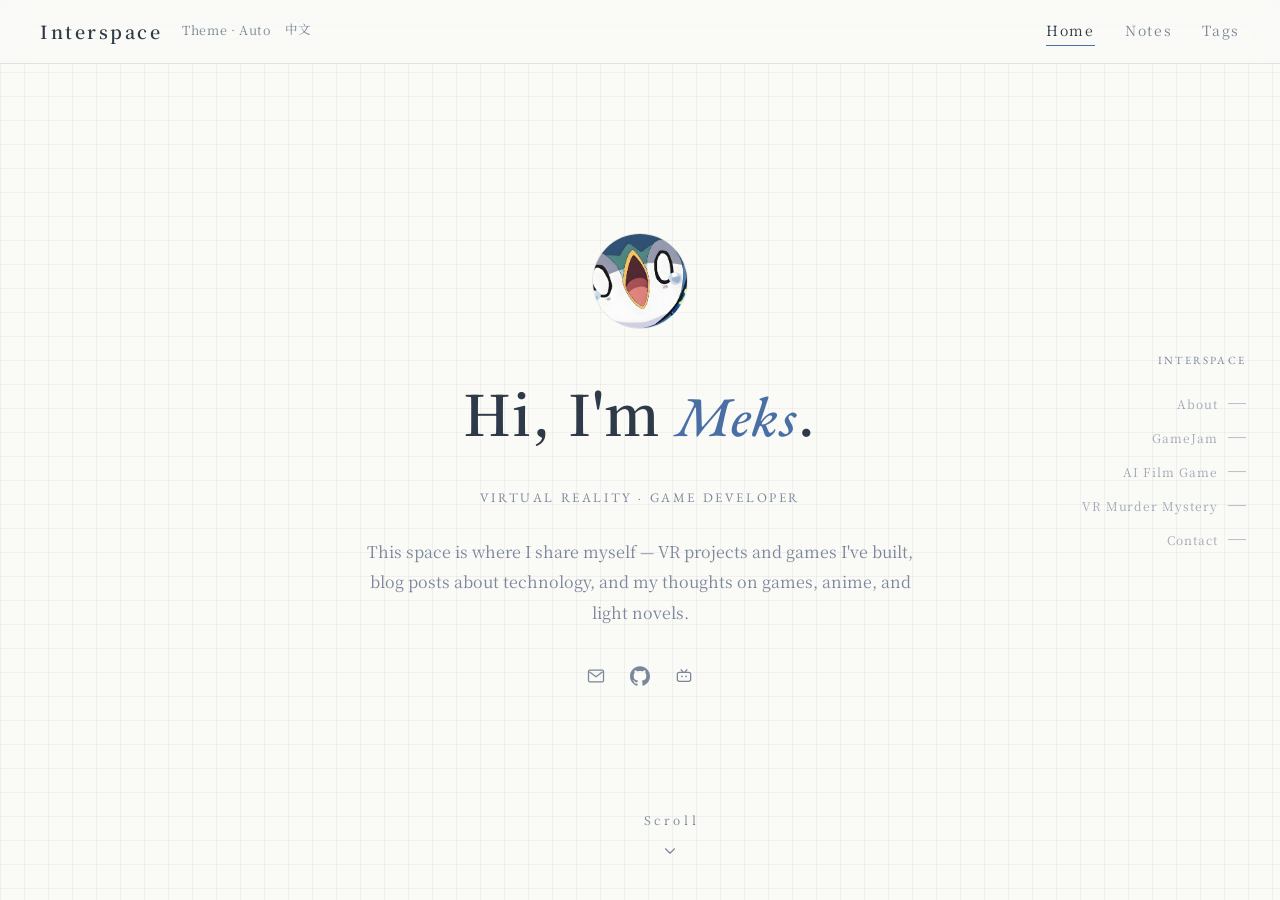
==== index.html @ a68ef485 "Initial site" ====
<!DOCTYPE html>
<html lang="en" data-theme="system">
<head>
<meta charset="UTF-8">
<meta name="viewport" content="width=device-width, initial-scale=1.0">
<title>Interspace</title>
<meta name="description" content="Interspace — Meks's personal blog: code, notes on building things, and occasional writing.">
<link rel="icon" href="data:image/svg+xml,%3Csvg xmlns='http://www.w3.org/2000/svg' viewBox='0 0 32 32'%3E%3Ccircle cx='16' cy='16' r='9' fill='%232E3A48'/%3E%3C/svg%3E">
<link rel="preconnect" href="https://fonts.googleapis.com">
<link rel="preconnect" href="https://fonts.gstatic.com" crossorigin>
<link href="https://fonts.googleapis.com/css2?family=EB+Garamond:ital,wght@0,400;0,500;1,400;1,500&family=Noto+Serif+SC:wght@400;600&display=swap" rel="stylesheet">
<link rel="stylesheet" href="css/style.css?v=10">
<script>
(function () {
  var d = document.documentElement;
  d.classList.add('js');
  try {
    var t = localStorage.getItem('yiyu-theme');
    d.setAttribute('data-theme', t || 'system');
  } catch (e) { d.setAttribute('data-theme', 'system'); }
  try {
    if (window.matchMedia('(prefers-reduced-motion: reduce)').matches) d.classList.add('reduced');
  } catch (e) {}
})();
</script>
</head>
<body>

<header class="site-nav">
  <a class="site-logo" href="#s1">Interspace</a>
  <button class="bar-btn" id="themeToggle" type="button">Theme · Auto</button>
  <a class="bar-btn lang-btn" href="index-zh.html" hreflang="zh-CN">中文</a>
  <nav class="nav-links" aria-label="Main navigation">
    <a class="nav-link is-here" href="#s1" aria-current="page">Home</a>
    <a class="nav-link" href="notes.html">Notes</a>
    <a class="nav-link" href="tags.html">Tags</a>
  </nav>
</header>

<aside class="rail" aria-label="Section progress">
  <span class="rail-name" aria-hidden="true">INTERSPACE</span>
  <nav class="rail-dots" aria-label="Section navigation">
    <button class="rail-dot is-current" type="button" aria-label="Intro" hidden><span class="dot" aria-hidden="true"></span><span class="rail-label">Intro</span></button>
    <button class="rail-dot" type="button" aria-label="About"><span class="dot" aria-hidden="true"></span><span class="rail-label">About</span></button>
    <button class="rail-dot" type="button" aria-label="GameJam"><span class="dot" aria-hidden="true"></span><span class="rail-label">GameJam</span></button>
    <button class="rail-dot" type="button" aria-label="AI Film Game"><span class="dot" aria-hidden="true"></span><span class="rail-label">AI Film Game</span></button>
    <button class="rail-dot" type="button" aria-label="VR Murder Mystery"><span class="dot" aria-hidden="true"></span><span class="rail-label">VR Murder Mystery</span></button>
    <button class="rail-dot" type="button" aria-label="Contact"><span class="dot" aria-hidden="true"></span><span class="rail-label">Contact</span></button>
  </nav>
</aside>

<main class="deck" id="deck">
<div class="deck-track" id="track">

  <!-- 1. Intro · Hero -->
  <section class="sheet sheet--hero" id="s1" aria-label="Intro">
    <div class="sheet-inner">
      <div class="avatar" data-reveal data-order="0"><img src="images/Piplup.png" alt="Meks 的头像"></div>
      <h1 class="hero-title" data-reveal data-order="1">Hi, I'm <em>Meks</em>.</h1>
      <p class="en-label" data-reveal data-order="2">Virtual Reality · Game Developer</p>
      <p class="hero-intro" data-reveal data-order="3">This space is where I share myself — VR projects and games I've built, blog posts about technology, and my thoughts on games, anime, and light novels.</p>
      <ul class="socials" data-reveal data-order="6">
        <li><a href="mailto:maxyx2025@gmail.com" aria-label="Email" rel="noopener"><svg viewBox="0 0 24 24" fill="none" stroke="currentColor" stroke-width="1.5" aria-hidden="true"><rect x="3" y="5" width="18" height="14" rx="1.5"/><path d="M4 7l8 6 8-6" stroke-linejoin="round"/></svg></a></li>
        <li><a href="https://github.com/maxyx2025" aria-label="GitHub" rel="noopener"><svg viewBox="0 0 24 24" fill="currentColor" aria-hidden="true"><path d="M12 .297c-6.63 0-12 5.373-12 12 0 5.303 3.438 9.8 8.205 11.385.6.113.82-.258.82-.577 0-.285-.01-1.04-.015-2.04-3.338.724-4.042-1.61-4.042-1.61C4.422 18.07 3.633 17.7 3.633 17.7c-1.087-.744.084-.729.084-.729 1.205.084 1.838 1.236 1.838 1.236 1.07 1.835 2.809 1.305 3.495.998.108-.776.417-1.305.76-1.605-2.665-.3-5.466-1.332-5.466-5.93 0-1.31.465-2.38 1.235-3.22-.135-.303-.54-1.523.105-3.176 0 0 1.005-.322 3.3 1.23.96-.267 1.98-.399 3-.405 1.02.006 2.04.138 3 .405 2.28-1.552 3.285-1.23 3.285-1.23.645 1.653.24 2.873.12 3.176.765.84 1.23 1.91 1.23 3.22 0 4.61-2.805 5.625-5.475 5.92.42.36.81 1.096.81 2.22 0 1.606-.015 2.896-.015 3.286 0 .315.21.69.825.57C20.565 22.092 24 17.592 24 12.297c0-6.627-5.373-12-12-12"/></svg></a></li>
        <li><a href="https://space.bilibili.com/76751048" aria-label="Bilibili" rel="noopener"><svg viewBox="0 0 24 24" fill="none" stroke="currentColor" stroke-width="1.5" aria-hidden="true"><rect x="4" y="7.5" width="16" height="11" rx="2.5"/><path d="M8.5 4.5 10.8 7M15.5 4.5 13.2 7" stroke-linecap="round"/><circle cx="9.5" cy="12.5" r="1" fill="currentColor" stroke="none"/><circle cx="14.5" cy="12.5" r="1" fill="currentColor" stroke="none"/></svg></a></li>
      </ul>
      <a class="scroll-hint" href="#s2" data-reveal data-order="7">
        <span class="hint-text">Scroll</span>
        <svg class="chev" viewBox="0 0 24 24" fill="none" stroke="currentColor" stroke-width="1.5" stroke-linecap="round" stroke-linejoin="round" aria-hidden="true"><path d="M6 9l6 6 6-6"/></svg>
      </a>
    </div>
  </section>

  <!-- 2. About -->
  <section class="sheet" id="s2" aria-label="About">
    <div class="sheet-inner">
      <header class="sec-head">
        <p class="en-label" data-reveal data-order="0">About</p>
        <h2 class="sec-title" data-reveal data-order="1">About Me</h2>
      </header>
      <div class="col-grid col-grid--75">
        <div class="col-main">
          <p data-reveal data-order="2">I'm a programmer working mainly on virtual reality art and game development. My dream is to one day dive into a full-immersion metaverse — the kind you see in Sword Art Online or Ready Player One.</p>
          <p data-reveal data-order="3">Off the keyboard, my time goes to games, piano, anime, and light novels.</p>
        </div>
        <aside class="col-side">
          <p class="en-label" data-reveal data-order="4">Currently</p>
          <ul class="side-list">
            <li data-reveal data-order="5">Job hunting — game development internships</li>
            <li data-reveal data-order="6">Research — recommendation algorithms</li>
            <li data-reveal data-order="7">Building — metaverse project design &amp; development</li>
          </ul>
        </aside>
      </div>
      <div class="timeline">
        <div class="tl-item" data-reveal data-order="9"><span class="tl-dot" aria-hidden="true"></span><p class="tl-year">2023.08</p><p class="tl-text">Unity Client Developer Intern, FRONTOP</p><p class="tl-loc">Guangzhou, China</p></div>
        <div class="tl-item" data-reveal data-order="10"><span class="tl-dot" aria-hidden="true"></span><p class="tl-year">2024.06</p><p class="tl-text">B.Mgmt., South China Normal University</p><p class="tl-loc">Guangzhou, China</p></div>
        <div class="tl-item" data-reveal data-order="11"><span class="tl-dot" aria-hidden="true"></span><p class="tl-year">2025</p><p class="tl-text">VR Murder Mystery Dev, Qingdu (exam prep)</p><p class="tl-loc">Beijing, China</p></div>
        <div class="tl-item" data-reveal data-order="12"><span class="tl-dot" aria-hidden="true"></span><p class="tl-year">2026.04</p><p class="tl-text">M.Eng. student in Information Science and Technology, Osaka University</p><p class="tl-loc">Osaka, Japan</p></div>
      </div>
    </div>
  </section>

  <!-- 3. GameJam -->
  <section class="sheet" id="s3" aria-label="GameJam">
    <div class="sheet-inner">
      <header class="sec-head">
        <p class="en-label" data-reveal data-order="0">GameJam</p>
        <h2 class="sec-title" data-reveal data-order="1">GameJam</h2>
      </header>
      <p data-reveal data-order="2">A game jam is a challenge to design and build a game from scratch around a theme revealed on the spot — all within 48 hours. These are the four jams I've taken part in.</p>
      <ul class="gj-list">
        <li class="gj-item is-open" data-reveal data-order="3">
          <button class="gj-head" type="button" aria-expanded="true">
            <span class="gj-name">Global Game Jam 2024</span>
            <span class="gj-loc">Guangzhou</span>
            <span class="gj-theme">Theme · SMILE</span>
            <svg class="gj-chev" viewBox="0 0 24 24" fill="none" stroke="currentColor" stroke-width="1.5" stroke-linecap="round" stroke-linejoin="round" aria-hidden="true"><path d="M6 9l6 6 6-6"/></svg>
          </button>
          <div class="gj-detail">
            <div class="gj-detail-in">
              <img src="images/gamejam/smile.png" alt="Smile Photo Studio 游戏封面">
              <div class="gj-info">
                <p class="gj-game">Smile Photo Studio</p>
                <p class="gj-tags">Horror</p>
                <p class="gj-links">
                  <a class="u-link" href="https://meksqwq.itch.io/smile-photo-studio" target="_blank" rel="noopener">Play on itch.io</a>
                  <a class="u-link" href="https://www.bilibili.com/video/BV1EC411h7Wx" target="_blank" rel="noopener">Watch on Bilibili</a>
                </p>
              </div>
            </div>
          </div>
        </li>
        <li class="gj-item" data-reveal data-order="4">
          <button class="gj-head" type="button" aria-expanded="false">
            <span class="gj-name">CiGA Game Jam 2024</span>
            <span class="gj-loc">Shenzhen</span>
            <span class="gj-theme">Theme · Limit</span>
            <svg class="gj-chev" viewBox="0 0 24 24" fill="none" stroke="currentColor" stroke-width="1.5" stroke-linecap="round" stroke-linejoin="round" aria-hidden="true"><path d="M6 9l6 6 6-6"/></svg>
          </button>
          <div class="gj-detail">
            <div class="gj-detail-in">
              <img src="images/gamejam/limit.png" alt="Limitmare 游戏封面">
              <div class="gj-info">
                <p class="gj-game">Limitmare</p>
                <p class="gj-tags">Platformer · Strategy</p>
                <p class="gj-links">
                  <a class="u-link" href="https://meksqwq.itch.io/limited" target="_blank" rel="noopener">Play on itch.io</a>
                  <a class="u-link" href="https://www.bilibili.com/video/BV11fhXewE1r" target="_blank" rel="noopener">Watch on Bilibili</a>
                </p>
              </div>
            </div>
          </div>
        </li>
        <li class="gj-item" data-reveal data-order="5">
          <button class="gj-head" type="button" aria-expanded="false">
            <span class="gj-name">Global Game Jam 2023</span>
            <span class="gj-loc">Shenzhen</span>
            <span class="gj-theme">Theme · Root</span>
            <svg class="gj-chev" viewBox="0 0 24 24" fill="none" stroke="currentColor" stroke-width="1.5" stroke-linecap="round" stroke-linejoin="round" aria-hidden="true"><path d="M6 9l6 6 6-6"/></svg>
          </button>
          <div class="gj-detail">
            <div class="gj-detail-in">
              <img src="images/gamejam/root.png" alt="RootToy 游戏封面">
              <div class="gj-info">
                <p class="gj-game">RootToy</p>
                <p class="gj-tags">Relaxing</p>
                <p class="gj-links">
                  <a class="u-link" href="https://meksqwq.itch.io/roottoy" target="_blank" rel="noopener">Play on itch.io</a>
                  <a class="u-link" href="https://www.bilibili.com/video/BV1N54y1g7id/" target="_blank" rel="noopener">Watch on Bilibili</a>
                </p>
              </div>
            </div>
          </div>
        </li>
        <li class="gj-item" data-reveal data-order="6">
          <button class="gj-head" type="button" aria-expanded="false">
            <span class="gj-name">CiGA Game Jam 2023</span>
            <span class="gj-loc">Shenzhen</span>
            <span class="gj-theme">Theme · Touch</span>
            <svg class="gj-chev" viewBox="0 0 24 24" fill="none" stroke="currentColor" stroke-width="1.5" stroke-linecap="round" stroke-linejoin="round" aria-hidden="true"><path d="M6 9l6 6 6-6"/></svg>
          </button>
          <div class="gj-detail">
            <div class="gj-detail-in">
              <img src="images/gamejam/touch.png" alt="CrazyWheels 游戏封面">
              <div class="gj-info">
                <p class="gj-game">CrazyWheels</p>
                <p class="gj-tags">Puzzle</p>
                <p class="gj-links">
                  <a class="u-link" href="https://meksqwq.itch.io/crazy-roller-skating-teacher" target="_blank" rel="noopener">Play on itch.io</a>
                  <a class="u-link" href="https://www.bilibili.com/video/BV1BP411y7oA" target="_blank" rel="noopener">Watch on Bilibili</a>
                </p>
              </div>
            </div>
          </div>
        </li>
      </ul>
    </div>
  </section>

  <!-- 4. Project 01 -->
  <section class="sheet" id="s4" aria-label="Project 01">
    <div class="sheet-inner">
      <header class="sec-head">
        <p class="en-label" data-reveal data-order="0">AI Film Game</p>
        <h2 class="sec-title" data-reveal data-order="1">Cyberspace - AI Film Game</h2>
      </header>
      <div class="col-grid col-grid--proj">
        <div class="col-main">
          <p data-reveal data-order="2">Lin Yun's parents vanish overnight, leaving nothing but debt. Cornered by collectors, he flees to a friend's apartment in S City and dives into the metaverse through a full-body VR rig — from extraction battlegrounds to open worlds to the Summer Fest, with romance routes for four heroines: sniper Jianxue, detective Moshu, dancer Linglong, and the guide Xiaomeng. Behind his parents' disappearance, a world-changing secret begins to surface.</p>
          <p class="en-label proj-tech" data-reveal data-order="4">SLG · AI Film · Metaverse</p>
          <p class="proj-links" data-reveal data-order="5">
            <a class="u-link">Know more..</a>
          </p>
        </div>
        <div class="proj-visual proj-visual--image" data-reveal data-order="2" data-variant="fade"><img src="images/CyberSpace.png" alt="Cyberspace 项目宣传图"></div>
      </div>
    </div>
  </section>

  <!-- 5. Project 02 -->
  <section class="sheet" id="s5" aria-label="Project 02">
    <div class="sheet-inner">
      <header class="sec-head">
        <p class="en-label" data-reveal data-order="0">VR Murder Mystery</p>
        <h2 class="sec-title" data-reveal data-order="1">Qingdu - VR Murder Mystery</h2>
      </header>
      <div class="col-grid col-grid--proj">
        <div class="proj-visual proj-visual--image" data-reveal data-order="2" data-variant="fade"><img src="images/剧本杀.png" alt="轻渡 VR 剧本杀宣传图"></div>
        <div class="col-main">
          <p data-reveal data-order="2">Invite your friends, and pick a script. The moment the game begins, the whole party steps into that script's world — an immersive scene built for the story, from a storm-locked manor to a neon-lit city.</p>
          <p data-reveal data-order="3">Through VR headsets, each player controls a full-body avatar and plays a character written into the script. Guided by the host, the group searches for clues, interrogates one another, and pieces together the truth — every role holding a different fragment of the mystery.</p>
          <p class="en-label proj-tech" data-reveal data-order="4">Multiplayer · VR · Murder Mystery</p>
          <p class="proj-links" data-reveal data-order="5">
            <a class="u-link" href="https://www.bilibili.com/video/BV1qhKjeEESP" target="_blank" rel="noopener">Know more..</a>
          </p>
        </div>
      </div>
    </div>
  </section>

  <!-- 6. Contact · Newsletter -->
  <section class="sheet sheet--closing" id="s6" aria-label="Contact">
    <div class="sheet-inner">
      <p class="en-label" data-reveal data-order="0">Newsletter</p>
      <h2 class="sec-title closing-title" data-reveal data-order="1">Get in Touch</h2>
      <p class="closing-text" data-reveal data-order="2">What I'm building, what I'm reading, and what just shipped.<br>No ads, unsubscribe anytime.</p>
      <p data-reveal data-order="3"><a class="btn" href="mailto:maxyx2025@gmail.com?subject=Subscribe%20to%20Interspace">Subscribe</a></p>
      <ul class="socials contact-socials" data-reveal data-order="4">
        <li><button class="icon-btn" type="button" data-copy="1485232009" title="Click to copy QQ number" aria-label="Copy QQ number"><svg viewBox="0 0 24 24" fill="currentColor" aria-hidden="true"><path d="M21.395 15.035a40 40 0 0 0-.803-2.264l-1.079-2.695c.001-.032.014-.562.014-.836C19.526 4.632 17.351 0 12 0S4.474 4.632 4.474 9.241c0 .274.013.804.014.836l-1.08 2.695a39 39 0 0 0-.802 2.264c-1.021 3.283-.69 4.643-.438 4.673.54.065 2.103-2.472 2.103-2.472 0 1.469.756 3.387 2.394 4.771-.612.188-1.363.479-1.845.835-.434.32-.379.646-.301.778.343.578 5.883.369 7.482.189 1.6.18 7.14.389 7.483-.189.078-.132.132-.458-.301-.778-.483-.356-1.233-.646-1.846-.836 1.637-1.384 2.393-3.302 2.393-4.771 0 0 1.563 2.537 2.103 2.472.251-.03.581-1.39-.438-4.673"/></svg><span class="copy-label">Copied!</span></button></li>
        <li><button class="icon-btn" type="button" data-copy="meksqaq" title="Click to copy username" aria-label="Copy Discord username"><svg viewBox="0 0 24 24" fill="currentColor" aria-hidden="true"><path d="M20.317 4.3698a19.7913 19.7913 0 00-4.8851-1.5152.0741.0741 0 00-.0785.0371c-.211.3753-.4447.8648-.6083 1.2495-1.8447-.2762-3.68-.2762-5.4868 0-.1636-.3933-.4058-.8742-.6177-1.2495a.077.077 0 00-.0785-.037 19.7363 19.7363 0 00-4.8852 1.515.0699.0699 0 00-.0321.0277C.5334 9.0458-.319 13.5799.0992 18.0578a.0824.0824 0 00.0312.0561c2.0528 1.5076 4.0413 2.4228 5.9929 3.0294a.0777.0777 0 00.0842-.0276c.4616-.6304.8731-1.2952 1.226-1.9942a.076.076 0 00-.0416-.1057c-.6528-.2476-1.2743-.5495-1.8722-.8923a.077.077 0 01-.0076-.1277c.1258-.0943.2517-.1923.3718-.2914a.0743.0743 0 01.0776-.0105c3.9278 1.7933 8.18 1.7933 12.0614 0a.0739.0739 0 01.0785.0095c.1202.099.246.1981.3728.2924a.077.077 0 01-.0066.1276 12.2986 12.2986 0 01-1.873.8914.0766.0766 0 00-.0407.1067c.3604.698.7719 1.3628 1.225 1.9932a.076.076 0 00.0842.0286c1.961-.6067 3.9495-1.5219 6.0023-3.0294a.077.077 0 00.0313-.0552c.5004-5.177-.8382-9.6739-3.5485-13.6604a.061.061 0 00-.0312-.0286zM8.02 15.3312c-1.1825 0-2.1569-1.0857-2.1569-2.419 0-1.3332.9555-2.4189 2.157-2.4189 1.2108 0 2.1757 1.0952 2.1568 2.419 0 1.3332-.9555 2.4189-2.1569 2.4189zm7.9748 0c-1.1825 0-2.1569-1.0857-2.1569-2.419 0-1.3332.9554-2.4189 2.1569-2.4189 1.2108 0 2.1757 1.0952 2.1568 2.419 0 1.3332-.946 2.4189-2.1568 2.4189Z"/></svg><span class="copy-label">Copied!</span></button></li>
        <li><a href="mailto:maxyx2025@gmail.com" aria-label="Email"><svg viewBox="0 0 24 24" fill="none" stroke="currentColor" stroke-width="1.5" aria-hidden="true"><rect x="3" y="5" width="18" height="14" rx="1.5"/><path d="M4 7l8 6 8-6" stroke-linejoin="round"/></svg></a></li>
      </ul>
    </div>
  </section>

</div>
</main>

<script src="js/main.js?v=8"></script>
</body>
</html>
---- css/style.css ----
/* ==========================================================================
   Interspace · 视觉规范
   稿纸 / 墨蓝 / 竖排 / 克制单色
   ========================================================================== */

/* ---------- 色板与令牌 ---------- */
:root {
  --paper: #FAFAF7;
  --ink: #2E3A48;
  --ink-soft: #7A8699;
  --accent: #4A6FA5;
  --hairline: #E3E1DC;
  --grid: rgba(46, 58, 72, .05);
  --ease-flip: cubic-bezier(.77, 0, .18, 1);
  --ease-out: cubic-bezier(.22, 1, .36, 1);
  --serif-zh: "Noto Serif SC", "Songti SC", "STSong", "SimSun", serif;
  --serif-en: "EB Garamond", "Cormorant Garamond", Georgia, "Times New Roman", serif;
}

html[data-theme="dark"] {
  --paper: #1B1E24;
  --ink: #D8DCE3;
  --ink-soft: #8A93A3;
  --accent: #8FB0DC;
  --hairline: #2B303A;
  --grid: rgba(216, 220, 227, .05);
}

@media (prefers-color-scheme: dark) {
  html[data-theme="system"] {
    --paper: #1B1E24;
    --ink: #D8DCE3;
    --ink-soft: #8A93A3;
    --accent: #8FB0DC;
    --hairline: #2B303A;
    --grid: rgba(216, 220, 227, .05);
  }
}

/* ---------- 基础 ---------- */
*, *::before, *::after { box-sizing: border-box; margin: 0; padding: 0; }

html { -webkit-text-size-adjust: 100%; }
html.snap { scroll-behavior: smooth; scroll-snap-type: y proximity; }

body {
  font-family: var(--serif-zh);
  font-size: 16.5px;
  line-height: 1.9;
  color: var(--ink);
  background-color: var(--paper);
  background-image:
    linear-gradient(var(--grid) 1px, transparent 1px),
    linear-gradient(90deg, var(--grid) 1px, transparent 1px);
  background-size: 24px 24px;
  transition: background-color .4s ease, color .4s ease;
}

::selection { background: rgba(74, 111, 165, .18); }

a { color: inherit; }
ul { list-style: none; }
button { font-family: inherit; }

:focus-visible { outline: 1px solid var(--accent); outline-offset: 3px; }

/* ---------- 通用小件 ---------- */
.en-label {
  font-family: var(--serif-en);
  text-transform: uppercase;
  letter-spacing: .2em;
  font-size: 13px;
  color: var(--ink-soft);
}

/* 链接：1px 下划线，悬停时青蓝自左向右生长 */
.u-link {
  position: relative;
  display: inline-block;
  color: var(--ink);
  text-decoration: none;
  padding-bottom: 3px;
  transition: color .25s ease-out;
}
.u-link::before,
.u-link::after {
  content: "";
  position: absolute;
  left: 0;
  bottom: 0;
  width: 100%;
  height: 1px;
}
.u-link::before { background: var(--hairline); }
.u-link::after {
  background: var(--accent);
  transform: scaleX(0);
  transform-origin: left center;
  transition: transform .25s ease-out;
}
.u-link:hover { color: var(--accent); }
.u-link:hover::after { transform: scaleX(1); }

.btn {
  display: inline-block;
  padding: 14px 44px;
  border: 1px solid var(--ink);
  color: var(--ink);
  text-decoration: none;
  letter-spacing: .3em;
  text-indent: .3em; /* 视觉居中补偿字距 */
  font-size: 15px;
  background: transparent;
  cursor: pointer;
  transition: background-color .3s var(--ease-out), color .3s var(--ease-out);
}
.btn:hover { background: var(--ink); color: var(--paper); }

.sep { color: var(--hairline); margin: 0 14px; }

/* ---------- 顶部导航 ---------- */
.site-nav {
  position: fixed;
  top: 0; left: 0; right: 0;
  z-index: 60;
  height: 64px;
  display: flex;
  align-items: center;
  justify-content: space-between;
  padding: 0 40px;
  border-bottom: 1px solid var(--hairline);
  background: var(--paper);
  background: color-mix(in srgb, var(--paper) 86%, transparent);
  -webkit-backdrop-filter: blur(10px);
  backdrop-filter: blur(10px);
}
.site-logo {
  font-size: 18px;
  font-weight: 600;
  letter-spacing: .14em;
  text-decoration: none;
  color: var(--ink);
}
.nav-links { display: flex; align-items: center; gap: 30px; }
/* 主题切换紧贴站名右侧，语言切换跟在其旁，导航组顶回最右 */
.site-nav > .bar-btn { margin-left: 20px; }
.site-nav > .lang-btn { margin-left: 14px; margin-right: auto; }
.nav-link {
  font-size: 14px;
  letter-spacing: .12em;
  color: var(--ink-soft);
  text-decoration: none;
  padding-bottom: 3px;
  background-image: linear-gradient(var(--accent), var(--accent));
  background-repeat: no-repeat;
  background-size: 0% 1px;
  background-position: 0 100%;
  transition: background-size .25s ease-out, color .25s ease-out;
}
.nav-link:hover { color: var(--accent); background-size: 100% 1px; }
.nav-link.is-here { color: var(--ink); background-size: 100% 1px; }

/* ---------- 右侧章节进度（横线 + 横排标签） ---------- */
.rail {
  position: fixed;
  right: 34px;
  top: 50%;
  transform: translateY(-50%);
  z-index: 50;
  display: flex;
  flex-direction: column;
  align-items: flex-end;
  gap: 22px;
}
.rail-name {
  font-family: var(--serif-en);
  text-transform: uppercase;
  letter-spacing: .2em;
  font-size: 11px;
  color: var(--ink-soft);
}
.rail-dots {
  display: flex;
  flex-direction: column;
  align-items: flex-end;
  gap: 13px;
}
.rail-dot {
  display: flex;
  flex-direction: row-reverse; /* 横线居右，标签向左延伸 */
  align-items: center;
  gap: 10px;
  background: none;
  border: 0;
  padding: 2px 0;
  cursor: pointer;
}
.rail-dot .dot {
  width: 18px;
  height: 1px;
  background: var(--ink-soft);
  opacity: .5;
  transition: width .3s ease-out, background-color .3s ease-out, opacity .3s ease-out;
}
.rail-dot[hidden] { display: none; }
.rail-dot .rail-label {
  font-size: 12px;
  letter-spacing: .08em;
  color: var(--ink-soft);
  opacity: .7;
  transition: color .3s ease-out, opacity .3s ease-out;
}
.rail-dot:hover .rail-label { opacity: 1; }
.rail-dot:hover .dot { opacity: 1; }
.rail-dot.is-current .dot {
  width: 30px;
  background: var(--accent);
  opacity: 1;
}
.rail-dot.is-current .rail-label { color: var(--ink); opacity: 1; }

/* ---------- 长卷：分屏结构 ---------- */
/* 默认（无 JS / 降级）为普通堆叠，内容天然完整 */
.sheet { min-height: 100vh; min-height: 100dvh; display: flex; }
.sheet-inner {
  position: relative;
  width: 100%;
  max-width: 1080px;
  margin: 0 auto;
  padding: calc(64px + 10vh) 48px 8vh;
  display: flex;
  flex-direction: column;
}

/* 桌面翻页模式：容器不滚动，JS 以 transform 整卷位移 */
body.mode-deck { overflow: hidden; }
body.mode-deck .deck { height: 100vh; height: 100dvh; overflow: hidden; }
body.mode-deck .deck-track {
  transition: transform 400ms var(--ease-flip);
  will-change: transform;
}
body.mode-deck .sheet { height: 100vh; height: 100dvh; min-height: 0; }

/* 滚动模式（移动端 / 降级）：吸附 + 自由滚动 */
body.mode-scroll .sheet { scroll-snap-align: start; }

/* ---------- 文本浮入（JS 接管表现层；无 JS 时内容照常呈现） ---------- */
html.js [data-reveal] {
  opacity: 0;
  transform: translateY(24px);
  filter: blur(4px);
  transition:
    opacity .45s var(--ease-out),
    transform .45s var(--ease-out),
    filter .45s var(--ease-out);
}
html.js [data-reveal][data-variant="fade"] { transform: none; }
html.js [data-reveal].revealed { opacity: 1; transform: none; filter: none; }
html.reduced [data-reveal] {
  opacity: 1 !important;
  transform: none !important;
  filter: none !important;
  transition: none !important;
}

/* ---------- 1. Hero ---------- */
.sheet--hero .sheet-inner {
  align-items: center;
  justify-content: center;
  text-align: center;
  padding-bottom: 14vh; /* 视觉重心略偏上 */
}
.avatar {
  width: 96px; height: 96px;
  border-radius: 50%;
  border: 1px solid var(--hairline);
  display: flex;
  align-items: center;
  justify-content: center;
  position: relative;
  overflow: hidden;
}
.avatar::after {
  content: "";
  position: absolute;
  inset: -7px;
  border-radius: 50%;
  border: 1px dashed var(--hairline);
}
.avatar img {
  width: 100%;
  height: 100%;
  object-fit: cover;
  display: block;
}
.hero-title {
  font-size: clamp(40px, 5vw, 56px);
  font-weight: 600;
  letter-spacing: .02em;
  margin: 30px 0 16px;
}
.hero-title em {
  font-family: var(--serif-en);
  font-style: italic;
  font-weight: 500;
  color: var(--accent);
}
.hero-intro {
  margin-top: 26px;
  max-width: 560px;
  font-size: 16px;
  color: var(--ink-soft);
}
.socials {
  display: flex;
  gap: 24px;
  margin-top: 36px;
  justify-content: center;
}
.socials a {
  color: var(--ink-soft);
  display: inline-flex;
  transition: color .25s ease-out, transform .25s ease-out;
}
.socials a:hover { color: var(--accent); transform: translateY(-2px); }
.socials svg { width: 20px; height: 20px; }

/* 向下提示箭头：呼吸循环 */
.scroll-hint {
  position: absolute;
  left: 50%;
  bottom: 4.5vh;
  transform: translateX(-50%);
  display: flex;
  flex-direction: column;
  align-items: center;
  gap: 10px;
  color: var(--ink-soft);
  text-decoration: none;
}
.hint-text { font-size: 12px; letter-spacing: .3em; text-indent: .3em; }
.scroll-hint .chev { width: 18px; height: 18px; animation: breathe 1.6s ease-in-out infinite; }
@keyframes breathe {
  0%, 100% { transform: translateY(0); }
  50% { transform: translateY(8px); }
}

/* ---------- 章节标题（双语标题对） ---------- */
.sec-head { margin-bottom: 6vh; }
.sec-head .en-label { display: block; margin-bottom: 14px; }
.sec-title { font-size: clamp(32px, 3.4vw, 40px); font-weight: 600; letter-spacing: .02em; }
#s5 .sec-title { font-size: clamp(22px, 2.8vw, 34px); } /* 长标题收窄字号，一行放下 */

/* ---------- 分栏 ---------- */
.col-grid { display: grid; gap: 64px; }
.col-grid--75 { grid-template-columns: 7fr 5fr; }
.col-grid--proj { grid-template-columns: 6fr 6fr; align-items: center; }
.col-main p + p { margin-top: 1.2em; }

.side-list li { padding: 6px 0 6px 18px; position: relative; color: var(--ink); }
.side-list li::before {
  content: "";
  position: absolute;
  left: 0; top: 1.05em;
  width: 6px; height: 1px;
  background: var(--ink-soft);
}

/* ---------- 时间轴（圆点自左向右点亮） ---------- */
.timeline {
  margin-top: 8vh;
  border-top: 1px solid var(--hairline);
  padding-top: 26px;
  display: flex;
  justify-content: space-between;
}
.tl-item { position: relative; flex: 1; padding-right: 16px; }
.tl-dot {
  position: absolute;
  left: 0; top: -31px;
  width: 9px; height: 9px;
  border-radius: 50%;
  background: var(--paper);
  border: 1px solid var(--ink-soft);
}
.tl-year {
  font-family: var(--serif-en);
  font-size: 16px;
  letter-spacing: .08em;
  color: var(--ink);
}
.tl-text { font-size: 13px; color: var(--ink-soft); margin-top: 2px; }
.tl-loc {
  font-family: var(--serif-en);
  font-size: 12px;
  letter-spacing: .06em;
  color: var(--ink-soft);
  opacity: .8;
  margin-top: 1px;
}

/* ---------- 项目 ---------- */
.proj-tech { margin-top: 28px; }
.proj-links { margin-top: 22px; display: flex; gap: 28px; }
.proj-visual {
  border: 1px solid var(--hairline);
  min-height: 320px;
  display: flex;
  align-items: center;
  justify-content: center;
  position: relative;
  background-image:
    linear-gradient(var(--grid) 1px, transparent 1px),
    linear-gradient(90deg, var(--grid) 1px, transparent 1px);
  background-size: 24px 24px;
}
.proj-visual::after {
  content: "";
  position: absolute;
  inset: 10px;
  border: 1px solid var(--hairline);
  pointer-events: none;
}
.proj-glyph { font-size: 120px; font-weight: 600; color: var(--accent); opacity: .85; }

.proj-visual--video { background-image: none; min-height: 0; }
.proj-visual--video::after { content: none; }
.proj-visual--video iframe {
  display: block;
  width: 100%;
  aspect-ratio: 16 / 9;
  border: 0;
}

.proj-visual--image { background-image: none; min-height: 0; }
.proj-visual--image::after { content: none; }
.proj-visual--image img {
  display: block;
  width: 100%;
  aspect-ratio: 16 / 9;
  object-fit: cover;
}

/* ---------- GameJam 折叠列表 ---------- */
#s3 .sheet-inner { max-width: 1200px; }
#s3 .sec-head { margin-bottom: 3vh; }
#s3 .sheet-inner > p { max-width: 720px; }
.gj-list { margin-top: 2.5vh; border-top: 1px solid var(--hairline); }
.gj-item { border-bottom: 1px solid var(--hairline); }
.gj-head {
  display: flex;
  align-items: baseline;
  gap: 18px;
  width: 100%;
  padding: 12px 2px;
  border: 0;
  background: none;
  color: var(--ink);
  font-size: 16.5px;
  text-align: left;
  cursor: pointer;
  transition: color .25s ease-out;
}
.gj-head:hover { color: var(--accent); }
.gj-name { font-size: 17px; font-weight: 600; }
.gj-loc { font-size: 12.5px; letter-spacing: .1em; color: var(--ink-soft); }
.gj-theme { margin-left: auto; font-family: var(--serif-en); font-style: italic; color: var(--ink-soft); }
.gj-chev { width: 13px; height: 13px; flex: none; align-self: center; transition: transform .3s var(--ease-out); }
.gj-head[aria-expanded="true"] .gj-chev { transform: rotate(180deg); }
/* grid-template-rows 0fr→1fr 过渡，展开/收起丝滑 */
.gj-detail {
  display: grid;
  grid-template-rows: 0fr;
  opacity: 0;
  transition: grid-template-rows .4s var(--ease-out), opacity .3s ease-out;
}
.gj-item.is-open .gj-detail { grid-template-rows: 1fr; opacity: 1; }
html.reduced .gj-detail { transition: none; }
.gj-detail-in {
  min-height: 0;
  overflow: hidden;
  display: flex;
  gap: 28px;
  padding: 4px 2px 18px;
}
.gj-detail img {
  width: 240px;
  aspect-ratio: 16 / 9;
  object-fit: cover;
  align-self: flex-start;
  border: 1px solid var(--hairline);
}
.gj-game { font-size: 18px; font-weight: 600; }
.gj-tags {
  font-family: var(--serif-en);
  text-transform: uppercase;
  letter-spacing: .2em;
  font-size: 13px;
  color: var(--ink-soft);
  margin: 4px 0 12px;
}
.gj-links { display: flex; gap: 28px; }

/* ---------- 5. Contact（收尾） ---------- */
.sheet--closing .sheet-inner { align-items: center; justify-content: center; text-align: center; }
.closing-title { font-size: clamp(36px, 4vw, 48px); margin-top: 16px; }
.closing-text { margin: 26px 0 40px; color: var(--ink-soft); }
.contact-socials { margin-top: 40px; }
.socials .icon-btn {
  background: none;
  border: 0;
  padding: 0;
  font: inherit;
  color: var(--ink-soft);
  display: inline-flex;
  align-items: center;
  cursor: pointer;
  transition: color .25s ease-out, transform .25s ease-out;
}
.socials .icon-btn:hover { color: var(--accent); transform: translateY(-2px); }
.icon-btn .copy-label { display: none; font-size: 13px; letter-spacing: .08em; }
.icon-btn.copied { color: var(--accent); }
.icon-btn.copied svg { display: none; }
.icon-btn.copied .copy-label { display: inline; }

.bar-btn {
  background: none;
  border: 0;
  padding: 0 0 3px;
  color: var(--ink-soft);
  font-size: 12.5px;
  letter-spacing: .05em;
  text-decoration: none;
  cursor: pointer;
  background-image: linear-gradient(var(--accent), var(--accent));
  background-repeat: no-repeat;
  background-size: 0% 1px;
  background-position: 0 100%;
  transition: background-size .25s ease-out, color .25s ease-out;
}
.bar-btn:hover { color: var(--accent); background-size: 100% 1px; }

/* ---------- 子页面（手记 / 标签 / 项目） ---------- */
.page-inner {
  max-width: 760px;
  margin: 0 auto;
  padding: 150px 32px 12vh;
  min-height: 72vh;
}
.page-inner .sec-head { margin-bottom: 5vh; }
.note-item {
  display: flex;
  justify-content: space-between;
  gap: 28px;
  padding: 26px 0;
  border-bottom: 1px solid var(--hairline);
}
.note-name { font-size: 20px; font-weight: 600; }
.note-excerpt { color: var(--ink-soft); font-size: 14.5px; margin-top: 6px; }
.note-side { text-align: right; flex-shrink: 0; }
.note-side time { font-family: var(--serif-en); letter-spacing: .12em; font-size: 13px; color: var(--ink-soft); }
.note-tags { font-size: 12.5px; color: var(--ink-soft); margin-top: 6px; letter-spacing: .1em; }

.tag-cloud { line-height: 2.4; }
.tag-cloud .u-link { margin-right: 26px; font-size: 17px; }
.tag-cloud sup { font-family: var(--serif-en); font-size: 11px; color: var(--ink-soft); margin-left: 4px; }

.page-project { padding: 30px 0; border-bottom: 1px solid var(--hairline); }
.page-project h2 { font-size: 22px; font-weight: 600; }
.page-project .en-label { display: block; margin: 10px 0 14px; }
.page-project p { color: var(--ink); }
.page-project .proj-links { margin-top: 16px; }

/* ---------- 文章页 ---------- */
.post { max-width: 720px; }
.post h2 {
  font-size: 24px;
  font-weight: 600;
  margin: 2.2em 0 .9em;
  padding-top: 1.2em;
  border-top: 1px solid var(--hairline);
}
.post h2:first-child { margin-top: 0; padding-top: 0; border-top: 0; }
.post h3 { font-size: 18px; font-weight: 600; margin: 1.8em 0 .4em; }
.post p { margin: .9em 0; }
.post img {
  display: block;
  max-width: 100%;
  max-height: 72vh;
  width: auto;
  border: 1px solid var(--hairline);
  margin: 1.6em auto;
}
.post img.post-img--small { max-width: 420px; }
.post-date {
  font-family: var(--serif-en);
  letter-spacing: .08em;
  color: var(--ink-soft);
  margin-right: 14px;
  white-space: nowrap;
}
.post-score { font-weight: 600; }
.post-q { font-style: italic; color: var(--ink-soft); }

/* ---------- 回到顶部悬浮按钮 ---------- */
.to-top {
  position: fixed;
  right: 28px;
  bottom: 28px;
  z-index: 150;
  width: 44px;
  height: 44px;
  border: 1px solid var(--hairline);
  border-radius: 50%;
  background: rgba(122, 134, 153, .16);
  backdrop-filter: blur(8px);
  -webkit-backdrop-filter: blur(8px);
  color: var(--ink-soft);
  cursor: pointer;
  display: flex;
  align-items: center;
  justify-content: center;
  opacity: 0;
  pointer-events: none;
  transform: translateY(8px);
  transition: opacity .3s ease-out, transform .3s ease-out, color .25s ease-out;
}
.to-top.show { opacity: 1; pointer-events: auto; transform: none; }
.to-top:hover { color: var(--accent); }
.to-top svg { width: 18px; height: 18px; }
html.reduced .to-top { transition: none; }
.post-gallery {
  display: grid;
  grid-template-columns: 1fr;
  gap: 16px;
  margin: 1.6em 0;
}
.post-gallery img { width: 100%; max-height: none; margin: 0; }

/* ==========================================================================
   响应式
   ========================================================================== */

/* 768–1279px：双栏改单栏堆叠；竖排书脊收窄为顶部横排小字 */
@media (max-width: 1279px) {
  .rail-name, .rail-label { display: none; }
  .col-grid { grid-template-columns: 1fr; gap: 44px; }
  .timeline { flex-wrap: wrap; row-gap: 26px; }
  .tl-item { flex: 0 0 30%; }
}

/* <768px / 触屏：普通滚动，隐藏书脊 */
@media (max-width: 767px) {
  .rail { display: none; }
  .site-nav { padding: 0 20px; }
  .nav-links { gap: 18px; }
  .site-nav > #themeToggle { display: none; } /* 小屏隐藏主题切换，避免拥挤；语言切换保留 */
  .site-nav > .lang-btn { margin-left: 20px; margin-right: auto; }
  .sheet-inner { padding: calc(64px + 7vh) 24px 8vh; }
  .tl-item { flex: 0 0 45%; }
  .proj-visual { min-height: 220px; }
  .proj-glyph { font-size: 84px; }
  .gj-head { flex-wrap: wrap; gap: 4px 12px; }
  .gj-theme { margin-left: 0; flex-basis: 100%; order: 3; }
  .gj-chev { margin-left: auto; }
  .gj-detail-in { flex-direction: column; gap: 14px; }
  .gj-detail img { width: 100%; max-width: 300px; }
  .note-item { flex-direction: column; gap: 8px; }
  .note-side { text-align: left; }
  .post-gallery { grid-template-columns: 1fr; }
  .sep { margin: 0 8px; }
}
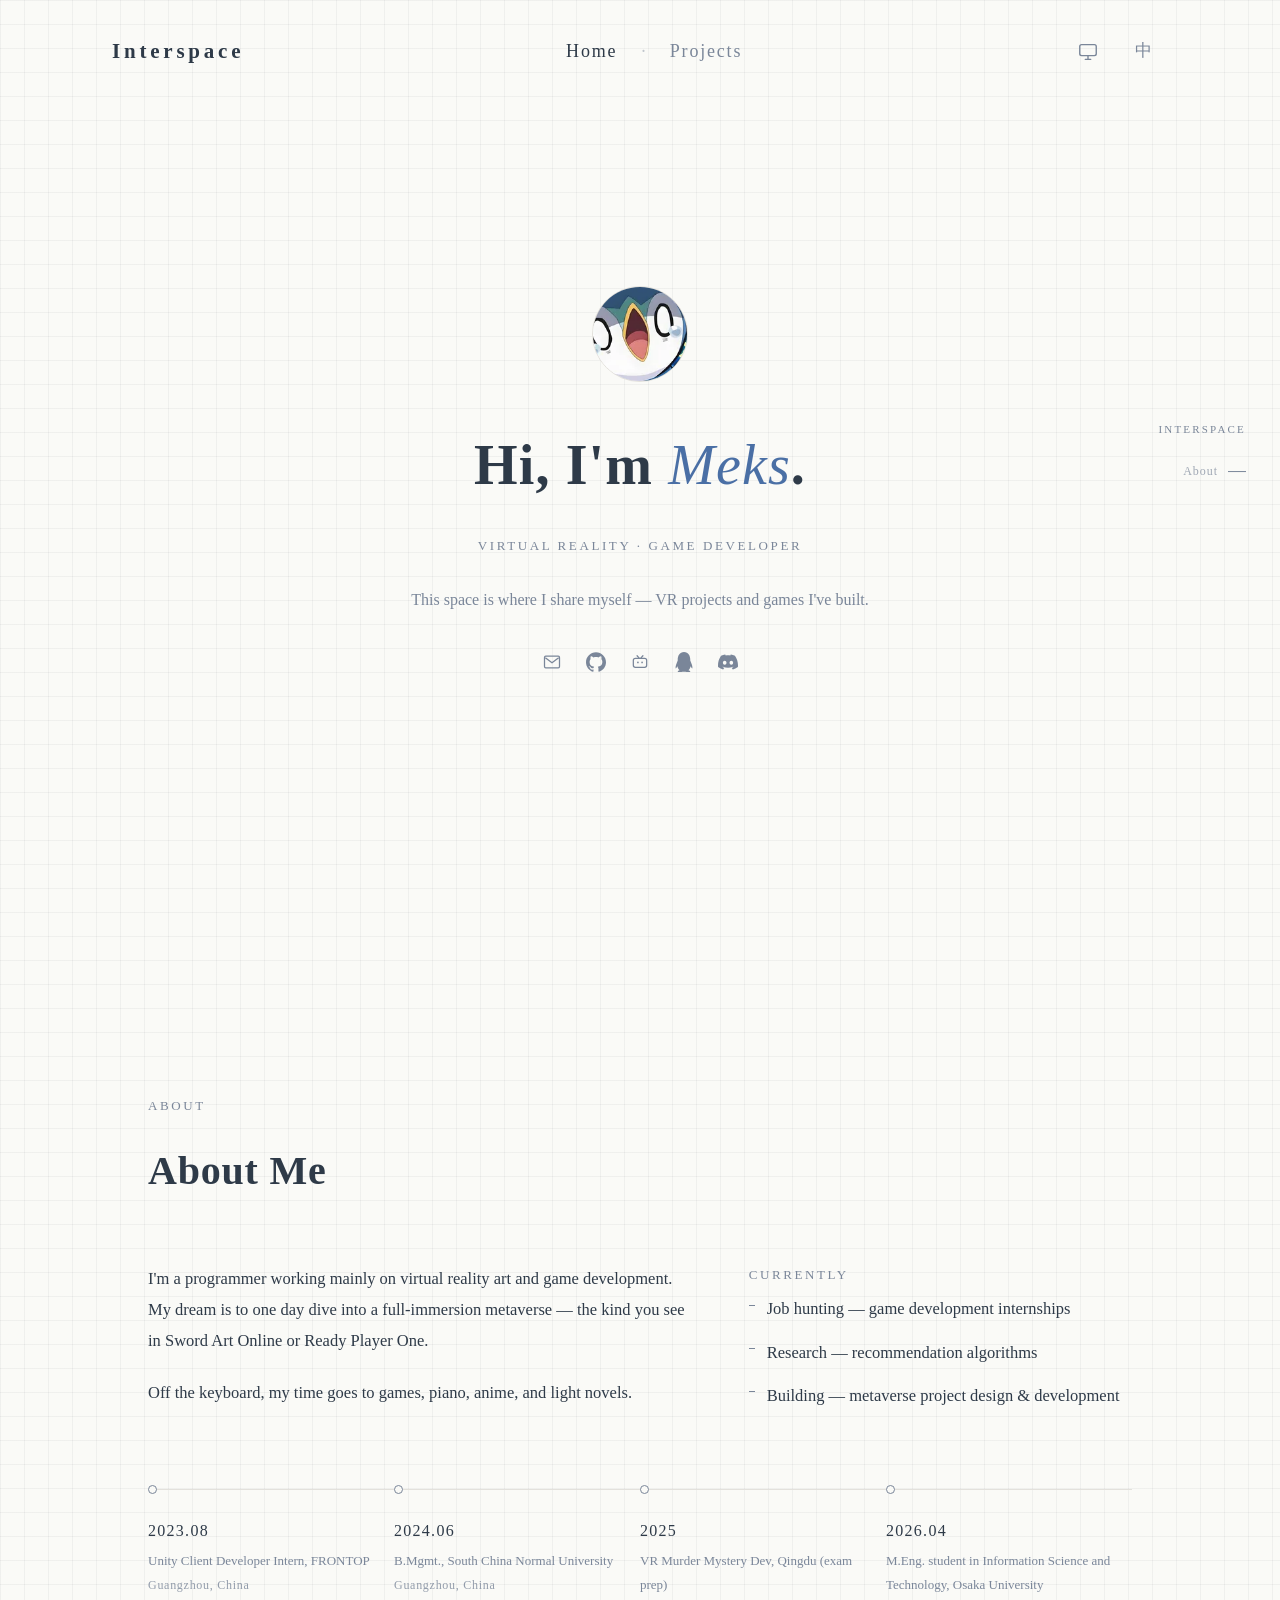
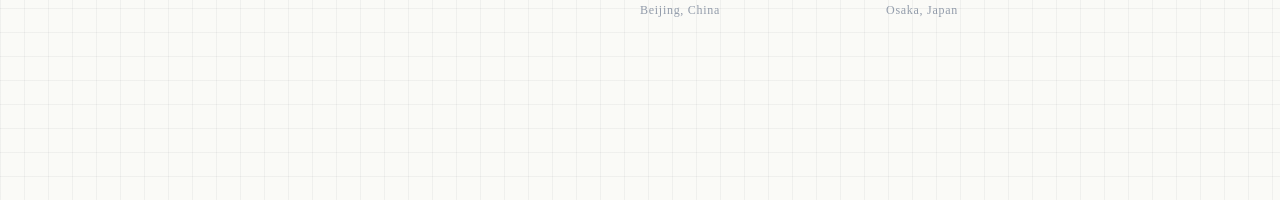
==== commit cfffd503: "Redesign header, add projects pages, optimize performance (WebP images, self-hosted fonts)" ====
--- a/index.html
+++ b/index.html
@@ -2,39 +2,42 @@
 <html lang="en" data-theme="system">
 <head>
 <meta charset="UTF-8">
-<meta name="viewport" content="width=device-width, initial-scale=1.0">
+<meta name="viewport" content="width=device-width, initial-scale=1.0, viewport-fit=cover">
 <title>Interspace</title>
-<meta name="description" content="Interspace — Meks's personal blog: code, notes on building things, and occasional writing.">
+<meta name="description" content="Interspace — Meks's personal homepage: VR projects and games.">
 <link rel="icon" href="data:image/svg+xml,%3Csvg xmlns='http://www.w3.org/2000/svg' viewBox='0 0 32 32'%3E%3Ccircle cx='16' cy='16' r='9' fill='%232E3A48'/%3E%3C/svg%3E">
-<link rel="preconnect" href="https://fonts.googleapis.com">
-<link rel="preconnect" href="https://fonts.gstatic.com" crossorigin>
-<link href="https://fonts.googleapis.com/css2?family=EB+Garamond:ital,wght@0,400;0,500;1,400;1,500&family=Noto+Serif+SC:wght@400;600&display=swap" rel="stylesheet">
-<link rel="stylesheet" href="css/style.css?v=10">
+<link rel="stylesheet" href="fonts/fonts.css?v=1" media="print" onload="this.media='all'">
+<noscript><link rel="stylesheet" href="fonts/fonts.css?v=1"></noscript>
+<link rel="stylesheet" href="css/style.css?v=16">
 <script>
 (function () {
   var d = document.documentElement;
-  d.classList.add('js');
   try {
     var t = localStorage.getItem('yiyu-theme');
     d.setAttribute('data-theme', t || 'system');
   } catch (e) { d.setAttribute('data-theme', 'system'); }
-  try {
-    if (window.matchMedia('(prefers-reduced-motion: reduce)').matches) d.classList.add('reduced');
-  } catch (e) {}
 })();
 </script>
 </head>
 <body>
 
 <header class="site-nav">
-  <a class="site-logo" href="#s1">Interspace</a>
-  <button class="bar-btn" id="themeToggle" type="button">Theme · Auto</button>
-  <a class="bar-btn lang-btn" href="index-zh.html" hreflang="zh-CN">中文</a>
-  <nav class="nav-links" aria-label="Main navigation">
-    <a class="nav-link is-here" href="#s1" aria-current="page">Home</a>
-    <a class="nav-link" href="notes.html">Notes</a>
-    <a class="nav-link" href="tags.html">Tags</a>
-  </nav>
+  <div class="nav-inner">
+    <a class="site-logo" href="#s1">Interspace</a>
+    <nav class="nav-links" aria-label="Main navigation">
+      <a class="nav-link is-here" href="#s1" aria-current="page">Home</a>
+      <span class="nav-sep" aria-hidden="true">·</span>
+      <a class="nav-link" href="projects.html">Projects</a>
+    </nav>
+    <div class="nav-actions">
+      <button class="nav-icon-btn" id="themeToggle" type="button" data-mode="system" aria-label="Theme · Auto" title="Theme · Auto">
+        <svg class="ti ti-system" viewBox="0 0 24 24" fill="none" stroke="currentColor" stroke-width="1.5" stroke-linecap="round" aria-hidden="true"><rect x="3" y="4" width="18" height="12" rx="2"/><path d="M9 20h6M12 16v4"/></svg>
+        <svg class="ti ti-sun" viewBox="0 0 24 24" fill="none" stroke="currentColor" stroke-width="1.5" stroke-linecap="round" aria-hidden="true"><circle cx="12" cy="12" r="4"/><path d="M12 2v2M12 20v2M4.93 4.93l1.41 1.41M17.66 17.66l1.41 1.41M2 12h2M20 12h2M4.93 19.07l1.41-1.41M17.66 6.34l1.41-1.41"/></svg>
+        <svg class="ti ti-moon" viewBox="0 0 24 24" fill="none" stroke="currentColor" stroke-width="1.5" stroke-linecap="round" stroke-linejoin="round" aria-hidden="true"><path d="M21 12.8A9 9 0 1 1 11.2 3a7 7 0 0 0 9.8 9.8Z"/></svg>
+      </button>
+      <a class="nav-icon-btn" href="index-zh.html" hreflang="zh-CN" aria-label="切换到中文">中</a>
+    </div>
+  </div>
 </header>
 
 <aside class="rail" aria-label="Section progress">
@@ -42,10 +45,6 @@
   <nav class="rail-dots" aria-label="Section navigation">
     <button class="rail-dot is-current" type="button" aria-label="Intro" hidden><span class="dot" aria-hidden="true"></span><span class="rail-label">Intro</span></button>
     <button class="rail-dot" type="button" aria-label="About"><span class="dot" aria-hidden="true"></span><span class="rail-label">About</span></button>
-    <button class="rail-dot" type="button" aria-label="GameJam"><span class="dot" aria-hidden="true"></span><span class="rail-label">GameJam</span></button>
-    <button class="rail-dot" type="button" aria-label="AI Film Game"><span class="dot" aria-hidden="true"></span><span class="rail-label">AI Film Game</span></button>
-    <button class="rail-dot" type="button" aria-label="VR Murder Mystery"><span class="dot" aria-hidden="true"></span><span class="rail-label">VR Murder Mystery</span></button>
-    <button class="rail-dot" type="button" aria-label="Contact"><span class="dot" aria-hidden="true"></span><span class="rail-label">Contact</span></button>
   </nav>
 </aside>
 
@@ -55,19 +54,17 @@
   <!-- 1. Intro · Hero -->
   <section class="sheet sheet--hero" id="s1" aria-label="Intro">
     <div class="sheet-inner">
-      <div class="avatar" data-reveal data-order="0"><img src="images/Piplup.png" alt="Meks 的头像"></div>
-      <h1 class="hero-title" data-reveal data-order="1">Hi, I'm <em>Meks</em>.</h1>
-      <p class="en-label" data-reveal data-order="2">Virtual Reality · Game Developer</p>
-      <p class="hero-intro" data-reveal data-order="3">This space is where I share myself — VR projects and games I've built, blog posts about technology, and my thoughts on games, anime, and light novels.</p>
-      <ul class="socials" data-reveal data-order="6">
+      <div class="avatar"><img src="images/piplup-256.webp" alt="Meks 的头像" width="256" height="144" decoding="async"></div>
+      <h1 class="hero-title">Hi, I'm <em>Meks</em>.</h1>
+      <p class="en-label">Virtual Reality · Game Developer</p>
+      <p class="hero-intro">This space is where I share myself — VR projects and games I've built.</p>
+      <ul class="socials">
         <li><a href="mailto:maxyx2025@gmail.com" aria-label="Email" rel="noopener"><svg viewBox="0 0 24 24" fill="none" stroke="currentColor" stroke-width="1.5" aria-hidden="true"><rect x="3" y="5" width="18" height="14" rx="1.5"/><path d="M4 7l8 6 8-6" stroke-linejoin="round"/></svg></a></li>
         <li><a href="https://github.com/maxyx2025" aria-label="GitHub" rel="noopener"><svg viewBox="0 0 24 24" fill="currentColor" aria-hidden="true"><path d="M12 .297c-6.63 0-12 5.373-12 12 0 5.303 3.438 9.8 8.205 11.385.6.113.82-.258.82-.577 0-.285-.01-1.04-.015-2.04-3.338.724-4.042-1.61-4.042-1.61C4.422 18.07 3.633 17.7 3.633 17.7c-1.087-.744.084-.729.084-.729 1.205.084 1.838 1.236 1.838 1.236 1.07 1.835 2.809 1.305 3.495.998.108-.776.417-1.305.76-1.605-2.665-.3-5.466-1.332-5.466-5.93 0-1.31.465-2.38 1.235-3.22-.135-.303-.54-1.523.105-3.176 0 0 1.005-.322 3.3 1.23.96-.267 1.98-.399 3-.405 1.02.006 2.04.138 3 .405 2.28-1.552 3.285-1.23 3.285-1.23.645 1.653.24 2.873.12 3.176.765.84 1.23 1.91 1.23 3.22 0 4.61-2.805 5.625-5.475 5.92.42.36.81 1.096.81 2.22 0 1.606-.015 2.896-.015 3.286 0 .315.21.69.825.57C20.565 22.092 24 17.592 24 12.297c0-6.627-5.373-12-12-12"/></svg></a></li>
         <li><a href="https://space.bilibili.com/76751048" aria-label="Bilibili" rel="noopener"><svg viewBox="0 0 24 24" fill="none" stroke="currentColor" stroke-width="1.5" aria-hidden="true"><rect x="4" y="7.5" width="16" height="11" rx="2.5"/><path d="M8.5 4.5 10.8 7M15.5 4.5 13.2 7" stroke-linecap="round"/><circle cx="9.5" cy="12.5" r="1" fill="currentColor" stroke="none"/><circle cx="14.5" cy="12.5" r="1" fill="currentColor" stroke="none"/></svg></a></li>
+        <li><button class="icon-btn" type="button" data-copy="1485232009" title="Click to copy QQ number" aria-label="Copy QQ number"><svg viewBox="0 0 24 24" fill="currentColor" aria-hidden="true"><path d="M21.395 15.035a40 40 0 0 0-.803-2.264l-1.079-2.695c.001-.032.014-.562.014-.836C19.526 4.632 17.351 0 12 0S4.474 4.632 4.474 9.241c0 .274.013.804.014.836l-1.08 2.695a39 39 0 0 0-.802 2.264c-1.021 3.283-.69 4.643-.438 4.673.54.065 2.103-2.472 2.103-2.472 0 1.469.756 3.387 2.394 4.771-.612.188-1.363.479-1.845.835-.434.32-.379.646-.301.778.343.578 5.883.369 7.482.189 1.6.18 7.14.389 7.483-.189.078-.132.132-.458-.301-.778-.483-.356-1.233-.646-1.846-.836 1.637-1.384 2.393-3.302 2.393-4.771 0 0 1.563 2.537 2.103 2.472.251-.03.581-1.39-.438-4.673"/></svg><span class="copy-label">Copied!</span></button></li>
+        <li><button class="icon-btn" type="button" data-copy="meksqaq" title="Click to copy username" aria-label="Copy Discord username"><svg viewBox="0 0 24 24" fill="currentColor" aria-hidden="true"><path d="M20.317 4.3698a19.7913 19.7913 0 00-4.8851-1.5152.0741.0741 0 00-.0785.0371c-.211.3753-.4447.8648-.6083 1.2495-1.8447-.2762-3.68-.2762-5.4868 0-.1636-.3933-.4058-.8742-.6177-1.2495a.077.077 0 00-.0785-.037 19.7363 19.7363 0 00-4.8852 1.515.0699.0699 0 00-.0321.0277C.5334 9.0458-.319 13.5799.0992 18.0578a.0824.0824 0 00.0312.0561c2.0528 1.5076 4.0413 2.4228 5.9929 3.0294a.0777.0777 0 00.0842-.0276c.4616-.6304.8731-1.2952 1.226-1.9942a.076.076 0 00-.0416-.1057c-.6528-.2476-1.2743-.5495-1.8722-.8923a.077.077 0 01-.0076-.1277c.1258-.0943.2517-.1923.3718-.2914a.0743.0743 0 01.0776-.0105c3.9278 1.7933 8.18 1.7933 12.0614 0a.0739.0739 0 01.0785.0095c.1202.099.246.1981.3728.2924a.077.077 0 01-.0066.1276 12.2986 12.2986 0 01-1.873.8914.0766.0766 0 00-.0407.1067c.3604.698.7719 1.3628 1.225 1.9932a.076.076 0 00.0842.0286c1.961-.6067 3.9495-1.5219 6.0023-3.0294a.077.077 0 00.0313-.0552c.5004-5.177-.8382-9.6739-3.5485-13.6604a.061.061 0 00-.0312-.0286zM8.02 15.3312c-1.1825 0-2.1569-1.0857-2.1569-2.419 0-1.3332.9555-2.4189 2.157-2.4189 1.2108 0 2.1757 1.0952 2.1568 2.419 0 1.3332-.9555 2.4189-2.1569 2.4189zm7.9748 0c-1.1825 0-2.1569-1.0857-2.1569-2.419 0-1.3332.9554-2.4189 2.1569-2.4189 1.2108 0 2.1757 1.0952 2.1568 2.419 0 1.3332-.946 2.4189-2.1568 2.4189Z"/></svg><span class="copy-label">Copied!</span></button></li>
       </ul>
-      <a class="scroll-hint" href="#s2" data-reveal data-order="7">
-        <span class="hint-text">Scroll</span>
-        <svg class="chev" viewBox="0 0 24 24" fill="none" stroke="currentColor" stroke-width="1.5" stroke-linecap="round" stroke-linejoin="round" aria-hidden="true"><path d="M6 9l6 6 6-6"/></svg>
-      </a>
     </div>
   </section>
 
@@ -75,188 +72,35 @@
   <section class="sheet" id="s2" aria-label="About">
     <div class="sheet-inner">
       <header class="sec-head">
-        <p class="en-label" data-reveal data-order="0">About</p>
-        <h2 class="sec-title" data-reveal data-order="1">About Me</h2>
+        <p class="en-label">About</p>
+        <h2 class="sec-title">About Me</h2>
       </header>
       <div class="col-grid col-grid--75">
         <div class="col-main">
-          <p data-reveal data-order="2">I'm a programmer working mainly on virtual reality art and game development. My dream is to one day dive into a full-immersion metaverse — the kind you see in Sword Art Online or Ready Player One.</p>
-          <p data-reveal data-order="3">Off the keyboard, my time goes to games, piano, anime, and light novels.</p>
+          <p>I'm a programmer working mainly on virtual reality art and game development. My dream is to one day dive into a full-immersion metaverse — the kind you see in Sword Art Online or Ready Player One.</p>
+          <p>Off the keyboard, my time goes to games, piano, anime, and light novels.</p>
         </div>
         <aside class="col-side">
-          <p class="en-label" data-reveal data-order="4">Currently</p>
+          <p class="en-label">Currently</p>
           <ul class="side-list">
-            <li data-reveal data-order="5">Job hunting — game development internships</li>
-            <li data-reveal data-order="6">Research — recommendation algorithms</li>
-            <li data-reveal data-order="7">Building — metaverse project design &amp; development</li>
+            <li>Job hunting — game development internships</li>
+            <li>Research — recommendation algorithms</li>
+            <li>Building — metaverse project design &amp; development</li>
           </ul>
         </aside>
       </div>
       <div class="timeline">
-        <div class="tl-item" data-reveal data-order="9"><span class="tl-dot" aria-hidden="true"></span><p class="tl-year">2023.08</p><p class="tl-text">Unity Client Developer Intern, FRONTOP</p><p class="tl-loc">Guangzhou, China</p></div>
-        <div class="tl-item" data-reveal data-order="10"><span class="tl-dot" aria-hidden="true"></span><p class="tl-year">2024.06</p><p class="tl-text">B.Mgmt., South China Normal University</p><p class="tl-loc">Guangzhou, China</p></div>
-        <div class="tl-item" data-reveal data-order="11"><span class="tl-dot" aria-hidden="true"></span><p class="tl-year">2025</p><p class="tl-text">VR Murder Mystery Dev, Qingdu (exam prep)</p><p class="tl-loc">Beijing, China</p></div>
-        <div class="tl-item" data-reveal data-order="12"><span class="tl-dot" aria-hidden="true"></span><p class="tl-year">2026.04</p><p class="tl-text">M.Eng. student in Information Science and Technology, Osaka University</p><p class="tl-loc">Osaka, Japan</p></div>
+        <div class="tl-item"><span class="tl-dot" aria-hidden="true"></span><p class="tl-year">2023.08</p><p class="tl-text">Unity Client Developer Intern, FRONTOP</p><p class="tl-loc">Guangzhou, China</p></div>
+        <div class="tl-item"><span class="tl-dot" aria-hidden="true"></span><p class="tl-year">2024.06</p><p class="tl-text">B.Mgmt., South China Normal University</p><p class="tl-loc">Guangzhou, China</p></div>
+        <div class="tl-item"><span class="tl-dot" aria-hidden="true"></span><p class="tl-year">2025</p><p class="tl-text">VR Murder Mystery Dev, Qingdu (exam prep)</p><p class="tl-loc">Beijing, China</p></div>
+        <div class="tl-item"><span class="tl-dot" aria-hidden="true"></span><p class="tl-year">2026.04</p><p class="tl-text">M.Eng. student in Information Science and Technology, Osaka University</p><p class="tl-loc">Osaka, Japan</p></div>
       </div>
-    </div>
-  </section>
-
-  <!-- 3. GameJam -->
-  <section class="sheet" id="s3" aria-label="GameJam">
-    <div class="sheet-inner">
-      <header class="sec-head">
-        <p class="en-label" data-reveal data-order="0">GameJam</p>
-        <h2 class="sec-title" data-reveal data-order="1">GameJam</h2>
-      </header>
-      <p data-reveal data-order="2">A game jam is a challenge to design and build a game from scratch around a theme revealed on the spot — all within 48 hours. These are the four jams I've taken part in.</p>
-      <ul class="gj-list">
-        <li class="gj-item is-open" data-reveal data-order="3">
-          <button class="gj-head" type="button" aria-expanded="true">
-            <span class="gj-name">Global Game Jam 2024</span>
-            <span class="gj-loc">Guangzhou</span>
-            <span class="gj-theme">Theme · SMILE</span>
-            <svg class="gj-chev" viewBox="0 0 24 24" fill="none" stroke="currentColor" stroke-width="1.5" stroke-linecap="round" stroke-linejoin="round" aria-hidden="true"><path d="M6 9l6 6 6-6"/></svg>
-          </button>
-          <div class="gj-detail">
-            <div class="gj-detail-in">
-              <img src="images/gamejam/smile.png" alt="Smile Photo Studio 游戏封面">
-              <div class="gj-info">
-                <p class="gj-game">Smile Photo Studio</p>
-                <p class="gj-tags">Horror</p>
-                <p class="gj-links">
-                  <a class="u-link" href="https://meksqwq.itch.io/smile-photo-studio" target="_blank" rel="noopener">Play on itch.io</a>
-                  <a class="u-link" href="https://www.bilibili.com/video/BV1EC411h7Wx" target="_blank" rel="noopener">Watch on Bilibili</a>
-                </p>
-              </div>
-            </div>
-          </div>
-        </li>
-        <li class="gj-item" data-reveal data-order="4">
-          <button class="gj-head" type="button" aria-expanded="false">
-            <span class="gj-name">CiGA Game Jam 2024</span>
-            <span class="gj-loc">Shenzhen</span>
-            <span class="gj-theme">Theme · Limit</span>
-            <svg class="gj-chev" viewBox="0 0 24 24" fill="none" stroke="currentColor" stroke-width="1.5" stroke-linecap="round" stroke-linejoin="round" aria-hidden="true"><path d="M6 9l6 6 6-6"/></svg>
-          </button>
-          <div class="gj-detail">
-            <div class="gj-detail-in">
-              <img src="images/gamejam/limit.png" alt="Limitmare 游戏封面">
-              <div class="gj-info">
-                <p class="gj-game">Limitmare</p>
-                <p class="gj-tags">Platformer · Strategy</p>
-                <p class="gj-links">
-                  <a class="u-link" href="https://meksqwq.itch.io/limited" target="_blank" rel="noopener">Play on itch.io</a>
-                  <a class="u-link" href="https://www.bilibili.com/video/BV11fhXewE1r" target="_blank" rel="noopener">Watch on Bilibili</a>
-                </p>
-              </div>
-            </div>
-          </div>
-        </li>
-        <li class="gj-item" data-reveal data-order="5">
-          <button class="gj-head" type="button" aria-expanded="false">
-            <span class="gj-name">Global Game Jam 2023</span>
-            <span class="gj-loc">Shenzhen</span>
-            <span class="gj-theme">Theme · Root</span>
-            <svg class="gj-chev" viewBox="0 0 24 24" fill="none" stroke="currentColor" stroke-width="1.5" stroke-linecap="round" stroke-linejoin="round" aria-hidden="true"><path d="M6 9l6 6 6-6"/></svg>
-          </button>
-          <div class="gj-detail">
-            <div class="gj-detail-in">
-              <img src="images/gamejam/root.png" alt="RootToy 游戏封面">
-              <div class="gj-info">
-                <p class="gj-game">RootToy</p>
-                <p class="gj-tags">Relaxing</p>
-                <p class="gj-links">
-                  <a class="u-link" href="https://meksqwq.itch.io/roottoy" target="_blank" rel="noopener">Play on itch.io</a>
-                  <a class="u-link" href="https://www.bilibili.com/video/BV1N54y1g7id/" target="_blank" rel="noopener">Watch on Bilibili</a>
-                </p>
-              </div>
-            </div>
-          </div>
-        </li>
-        <li class="gj-item" data-reveal data-order="6">
-          <button class="gj-head" type="button" aria-expanded="false">
-            <span class="gj-name">CiGA Game Jam 2023</span>
-            <span class="gj-loc">Shenzhen</span>
-            <span class="gj-theme">Theme · Touch</span>
-            <svg class="gj-chev" viewBox="0 0 24 24" fill="none" stroke="currentColor" stroke-width="1.5" stroke-linecap="round" stroke-linejoin="round" aria-hidden="true"><path d="M6 9l6 6 6-6"/></svg>
-          </button>
-          <div class="gj-detail">
-            <div class="gj-detail-in">
-              <img src="images/gamejam/touch.png" alt="CrazyWheels 游戏封面">
-              <div class="gj-info">
-                <p class="gj-game">CrazyWheels</p>
-                <p class="gj-tags">Puzzle</p>
-                <p class="gj-links">
-                  <a class="u-link" href="https://meksqwq.itch.io/crazy-roller-skating-teacher" target="_blank" rel="noopener">Play on itch.io</a>
-                  <a class="u-link" href="https://www.bilibili.com/video/BV1BP411y7oA" target="_blank" rel="noopener">Watch on Bilibili</a>
-                </p>
-              </div>
-            </div>
-          </div>
-        </li>
-      </ul>
-    </div>
-  </section>
-
-  <!-- 4. Project 01 -->
-  <section class="sheet" id="s4" aria-label="Project 01">
-    <div class="sheet-inner">
-      <header class="sec-head">
-        <p class="en-label" data-reveal data-order="0">AI Film Game</p>
-        <h2 class="sec-title" data-reveal data-order="1">Cyberspace - AI Film Game</h2>
-      </header>
-      <div class="col-grid col-grid--proj">
-        <div class="col-main">
-          <p data-reveal data-order="2">Lin Yun's parents vanish overnight, leaving nothing but debt. Cornered by collectors, he flees to a friend's apartment in S City and dives into the metaverse through a full-body VR rig — from extraction battlegrounds to open worlds to the Summer Fest, with romance routes for four heroines: sniper Jianxue, detective Moshu, dancer Linglong, and the guide Xiaomeng. Behind his parents' disappearance, a world-changing secret begins to surface.</p>
-          <p class="en-label proj-tech" data-reveal data-order="4">SLG · AI Film · Metaverse</p>
-          <p class="proj-links" data-reveal data-order="5">
-            <a class="u-link">Know more..</a>
-          </p>
-        </div>
-        <div class="proj-visual proj-visual--image" data-reveal data-order="2" data-variant="fade"><img src="images/CyberSpace.png" alt="Cyberspace 项目宣传图"></div>
-      </div>
-    </div>
-  </section>
-
-  <!-- 5. Project 02 -->
-  <section class="sheet" id="s5" aria-label="Project 02">
-    <div class="sheet-inner">
-      <header class="sec-head">
-        <p class="en-label" data-reveal data-order="0">VR Murder Mystery</p>
-        <h2 class="sec-title" data-reveal data-order="1">Qingdu - VR Murder Mystery</h2>
-      </header>
-      <div class="col-grid col-grid--proj">
-        <div class="proj-visual proj-visual--image" data-reveal data-order="2" data-variant="fade"><img src="images/剧本杀.png" alt="轻渡 VR 剧本杀宣传图"></div>
-        <div class="col-main">
-          <p data-reveal data-order="2">Invite your friends, and pick a script. The moment the game begins, the whole party steps into that script's world — an immersive scene built for the story, from a storm-locked manor to a neon-lit city.</p>
-          <p data-reveal data-order="3">Through VR headsets, each player controls a full-body avatar and plays a character written into the script. Guided by the host, the group searches for clues, interrogates one another, and pieces together the truth — every role holding a different fragment of the mystery.</p>
-          <p class="en-label proj-tech" data-reveal data-order="4">Multiplayer · VR · Murder Mystery</p>
-          <p class="proj-links" data-reveal data-order="5">
-            <a class="u-link" href="https://www.bilibili.com/video/BV1qhKjeEESP" target="_blank" rel="noopener">Know more..</a>
-          </p>
-        </div>
-      </div>
-    </div>
-  </section>
-
-  <!-- 6. Contact · Newsletter -->
-  <section class="sheet sheet--closing" id="s6" aria-label="Contact">
-    <div class="sheet-inner">
-      <p class="en-label" data-reveal data-order="0">Newsletter</p>
-      <h2 class="sec-title closing-title" data-reveal data-order="1">Get in Touch</h2>
-      <p class="closing-text" data-reveal data-order="2">What I'm building, what I'm reading, and what just shipped.<br>No ads, unsubscribe anytime.</p>
-      <p data-reveal data-order="3"><a class="btn" href="mailto:maxyx2025@gmail.com?subject=Subscribe%20to%20Interspace">Subscribe</a></p>
-      <ul class="socials contact-socials" data-reveal data-order="4">
-        <li><button class="icon-btn" type="button" data-copy="1485232009" title="Click to copy QQ number" aria-label="Copy QQ number"><svg viewBox="0 0 24 24" fill="currentColor" aria-hidden="true"><path d="M21.395 15.035a40 40 0 0 0-.803-2.264l-1.079-2.695c.001-.032.014-.562.014-.836C19.526 4.632 17.351 0 12 0S4.474 4.632 4.474 9.241c0 .274.013.804.014.836l-1.08 2.695a39 39 0 0 0-.802 2.264c-1.021 3.283-.69 4.643-.438 4.673.54.065 2.103-2.472 2.103-2.472 0 1.469.756 3.387 2.394 4.771-.612.188-1.363.479-1.845.835-.434.32-.379.646-.301.778.343.578 5.883.369 7.482.189 1.6.18 7.14.389 7.483-.189.078-.132.132-.458-.301-.778-.483-.356-1.233-.646-1.846-.836 1.637-1.384 2.393-3.302 2.393-4.771 0 0 1.563 2.537 2.103 2.472.251-.03.581-1.39-.438-4.673"/></svg><span class="copy-label">Copied!</span></button></li>
-        <li><button class="icon-btn" type="button" data-copy="meksqaq" title="Click to copy username" aria-label="Copy Discord username"><svg viewBox="0 0 24 24" fill="currentColor" aria-hidden="true"><path d="M20.317 4.3698a19.7913 19.7913 0 00-4.8851-1.5152.0741.0741 0 00-.0785.0371c-.211.3753-.4447.8648-.6083 1.2495-1.8447-.2762-3.68-.2762-5.4868 0-.1636-.3933-.4058-.8742-.6177-1.2495a.077.077 0 00-.0785-.037 19.7363 19.7363 0 00-4.8852 1.515.0699.0699 0 00-.0321.0277C.5334 9.0458-.319 13.5799.0992 18.0578a.0824.0824 0 00.0312.0561c2.0528 1.5076 4.0413 2.4228 5.9929 3.0294a.0777.0777 0 00.0842-.0276c.4616-.6304.8731-1.2952 1.226-1.9942a.076.076 0 00-.0416-.1057c-.6528-.2476-1.2743-.5495-1.8722-.8923a.077.077 0 01-.0076-.1277c.1258-.0943.2517-.1923.3718-.2914a.0743.0743 0 01.0776-.0105c3.9278 1.7933 8.18 1.7933 12.0614 0a.0739.0739 0 01.0785.0095c.1202.099.246.1981.3728.2924a.077.077 0 01-.0066.1276 12.2986 12.2986 0 01-1.873.8914.0766.0766 0 00-.0407.1067c.3604.698.7719 1.3628 1.225 1.9932a.076.076 0 00.0842.0286c1.961-.6067 3.9495-1.5219 6.0023-3.0294a.077.077 0 00.0313-.0552c.5004-5.177-.8382-9.6739-3.5485-13.6604a.061.061 0 00-.0312-.0286zM8.02 15.3312c-1.1825 0-2.1569-1.0857-2.1569-2.419 0-1.3332.9555-2.4189 2.157-2.4189 1.2108 0 2.1757 1.0952 2.1568 2.419 0 1.3332-.9555 2.4189-2.1569 2.4189zm7.9748 0c-1.1825 0-2.1569-1.0857-2.1569-2.419 0-1.3332.9554-2.4189 2.1569-2.4189 1.2108 0 2.1757 1.0952 2.1568 2.419 0 1.3332-.946 2.4189-2.1568 2.4189Z"/></svg><span class="copy-label">Copied!</span></button></li>
-        <li><a href="mailto:maxyx2025@gmail.com" aria-label="Email"><svg viewBox="0 0 24 24" fill="none" stroke="currentColor" stroke-width="1.5" aria-hidden="true"><rect x="3" y="5" width="18" height="14" rx="1.5"/><path d="M4 7l8 6 8-6" stroke-linejoin="round"/></svg></a></li>
-      </ul>
     </div>
   </section>
 
 </div>
 </main>
 
-<script src="js/main.js?v=8"></script>
+<script src="js/main.js?v=10"></script>
 </body>
 </html>
--- a/fonts/fonts.css
+++ b/fonts/fonts.css
@@ -0,0 +1 @@
+/* latin */ @font-face { font-family: 'EB Garamond'; font-style: italic; font-weight: 400; font-display: swap; src: url(ebgaramond/SlGWmQSNjdsmc35JDF1K5GRweDs1Zw.woff2) format('woff2'); unicode-range: U+0000-00FF, U+0131, U+0152-0153, U+02BB-02BC, U+02C6, U+02DA, U+02DC, U+0304, U+0308, U+0329, U+2000-206F, U+20AC, U+2122, U+2191, U+2193, U+2212, U+2215, U+FEFF, U+FFFD; } /* latin */ @font-face { font-family: 'EB Garamond'; font-style: italic; font-weight: 500; font-display: swap; src: url(ebgaramond/SlGWmQSNjdsmc35JDF1K5GRweDs1Zw.woff2) format('woff2'); unicode-range: U+0000-00FF, U+0131, U+0152-0153, U+02BB-02BC, U+02C6, U+02DA, U+02DC, U+0304, U+0308, U+0329, U+2000-206F, U+20AC, U+2122, U+2191, U+2193, U+2212, U+2215, U+FEFF, U+FFFD; } /* latin */ @font-face { font-family: 'EB Garamond'; font-style: normal; font-weight: 400; font-display: swap; src: url(ebgaramond/SlGUmQSNjdsmc35JDF1K5GR1SDk.woff2) format('woff2'); unicode-range: U+0000-00FF, U+0131, U+0152-0153, U+02BB-02BC, U+02C6, U+02DA, U+02DC, U+0304, U+0308, U+0329, U+2000-206F, U+20AC, U+2122, U+2191, U+2193, U+2212, U+2215, U+FEFF, U+FFFD; } /* latin */ @font-face { font-family: 'EB Garamond'; font-style: normal; font-weight: 500; font-display: swap; src: url(ebgaramond/SlGUmQSNjdsmc35JDF1K5GR1SDk.woff2) format('woff2'); unicode-range: U+0000-00FF, U+0131, U+0152-0153, U+02BB-02BC, U+02C6, U+02DA, U+02DC, U+0304, U+0308, U+0329, U+2000-206F, U+20AC, U+2122, U+2191, U+2193, U+2212, U+2215, U+FEFF, U+FFFD; } /* subset */ @font-face { font-family: 'Noto Serif SC'; font-style: normal; font-weight: 400; font-display: swap; src: url(notoserifsc/H4chBXePl9DZ0Xe7gG9cyOj7oqP0dTpxZbB9E9gjjmzKvaeKHUTtJDWv3z-us4bxD8F5og.100.woff2) format('woff2'); unicode-range: U+221a, U+2264, U+2464, U+25a0, U+3008, U+4e10, U+512a, U+5152, U+5201, U+5241, U+5340, U+5352, U+549a, U+54b2, U+54c6, U+54d7, U+54e1, U+5509, U+55c5, U+5618, U+5716, U+576f, U+5784, U+57a2, U+589f, U+5a20, U+5a25, U+5a29, U+5a34, U+5a7f, U+5ad6, U+5b09, U+5b5c, U+5bc7, U+5be6, U+5c27, U+5d2d, U+5dcd, U+5f1b, U+5f37, U+604d, U+6055, U+6073, U+60eb, U+61ff, U+62ce, U+62ed, U+6345, U+6390, U+63b0, U+63b7, U+64ae, U+64c2, U+64d2, U+6556, U+663c, U+667e, U+66d9, U+66f8, U+6756, U+6789, U+689d, U+68f1, U+695e, U+6975, U+6a1f, U+6b0a, U+6b61, U+6b87, U+6c5d, U+6c7e, U+6c92, U+6d31, U+6df9, U+6e0d, U+6e2d, U+6f31, U+6f3e, U+70b3, U+70bd, U+70ca, U+70e8, U+725f, U+733f, U+7396, U+739f, U+7459, U+74a7, U+75a1, U+75f0, U+76cf, U+76d4, U+7729, U+77aa, U+77b0, U+77e3, U+780c, U+78d5, U+7941, U+7977, U+797a, U+79c3, U+7a20, U+7a92, U+7b71, U+7bf1, U+7c9f, U+7eb6, U+7eca, U+7ef7, U+7f07, U+7f09, U+7f15, U+7f81, U+7fb9, U+8038, U+8098, U+80b4, U+8110, U+814b-814c, U+816e, U+818a, U+8205, U+8235, U+828b, U+82a5, U+82b7, U+82d4, U+82db, U+82df, U+8317, U+8338, U+8385-8386, U+83c1, U+83cf, U+8537, U+853b, U+854a, U+8715, U+8783, U+892a, U+8a71, U+8bb3, U+8d2e, U+8d58, U+8dbe, U+8f67, U+8fab, U+8fc4, U+8fe6, U+9023, U+9084, U+9091, U+916a, U+91c9, U+91dc, U+94b3, U+9502, U+9523, U+9551, U+956f, U+960e, U+962a, U+962e, U+9647, U+96f3, U+9739, U+97a0, U+97ed, U+983b, U+985e, U+988a, U+99ac, U+9a6f, U+9a87, U+9a8b, U+9ab7, U+9abc, U+9ac5, U+9e25, U+e608, U+e621, U+ff06, U+ff14-ff16; } /* subset */ @font-face { font-family: 'Noto Serif SC'; font-style: normal; font-weight: 400; font-display: swap; src: url(notoserifsc/H4chBXePl9DZ0Xe7gG9cyOj7oqP0dTpxZbB9E9gjjmzKvaeKHUTtJDWv3z-us4bxD8F5og.101.woff2) format('woff2'); unicode-range: U+161, U+926, U+928, U+939, U+93f-940, U+94d, U+e17, U+e22, U+e44, U+25c7, U+25ce, U+2764, U+3009, U+3016-3017, U+4e4d, U+4e53, U+4f5a, U+4f70, U+4fae, U+4fd8, U+4ffa, U+5011, U+501a, U+51c4, U+5225, U+547b, U+5495, U+54e8, U+54ee, U+5594, U+55d3, U+55dc, U+55fd, U+560e, U+565c, U+5662, U+5669, U+566c, U+56bc, U+5742, U+5824, U+5834, U+598a, U+5992, U+59a9, U+5a04, U+5ac9, U+5b75, U+5b7d, U+5bc5, U+5c49, U+5c90, U+5e1c, U+5e27, U+5e2b, U+5e37, U+5e90, U+618b, U+61f5, U+620a, U+620c, U+6273, U+62c7, U+62f7, U+6320, U+6342, U+6401-6402, U+6413, U+6512, U+655b, U+65a7, U+65f1, U+65f7, U+665f, U+6687, U+66a7, U+673d, U+67b8, U+6854, U+68d8, U+68fa, U+696d, U+6a02, U+6a0a, U+6a80, U+6b7c, U+6bd9, U+6c2e, U+6c76, U+6cf8, U+6d4a, U+6d85, U+6e24, U+6e32, U+6ec7, U+6f88, U+700f, U+701a, U+7078, U+707c, U+70ac, U+70c1, U+72e9, U+7409, U+7422, U+745a, U+7480, U+74a8, U+752b, U+7574, U+7656, U+7699, U+7737, U+785d, U+78be, U+79b9, U+7a3d, U+7a91, U+7a9f, U+7ae3, U+7b77, U+7c3f, U+7d1a, U+7d50, U+7d93, U+8042, U+808b, U+8236, U+82b8-82b9, U+82ef, U+8309, U+836b, U+83ef, U+8431, U+85c9, U+865e, U+868c, U+8759, U+8760, U+8845, U+89ba, U+8a2a, U+8aaa, U+8c41, U+8d2c, U+8d4e, U+8e66, U+8e6d, U+8eaf, U+902e, U+914b, U+916e, U+919b, U+949b, U+94a0, U+94b0, U+9541-9542, U+9556, U+95eb, U+95f5, U+964b, U+968b, U+96cc-96cd, U+96cf, U+9713, U+9890, U+98a8, U+9985, U+9992, U+9a6d, U+9a81, U+9a86, U+9ab8, U+9ca4, U+e606-e607, U+e60a, U+e60c, U+e60e, U+fe0f, U+ff02, U+ff1e; } /* subset */ @font-face { font-family: 'Noto Serif SC'; font-style: normal; font-weight: 400; font-display: swap; src: url(notoserifsc/H4chBXePl9DZ0Xe7gG9cyOj7oqP0dTpxZbB9E9gjjmzKvaeKHUTtJDWv3z-us4bxD8F5og.102.woff2) format('woff2'); unicode-range: U+10c, U+627-629, U+639, U+644, U+64a, U+203b, U+2265, U+2463, U+2573, U+25b2, U+3448-3449, U+4e1e, U+4e5e, U+4f3a, U+4f5f, U+4fea, U+5026, U+508d, U+516e, U+5189, U+5254, U+5288, U+52d8, U+52fa, U+5306, U+5308, U+5364, U+5384, U+53ed, U+543c, U+5450, U+5455, U+5466, U+54c4, U+5578, U+55a7, U+561f, U+5631, U+572d, U+575f, U+57ae, U+57e0, U+5830, U+594e, U+5984, U+5993, U+5bdd, U+5c0d, U+5c7f, U+5c82, U+5e62, U+5ed3, U+5f08, U+607a, U+60bc, U+625b, U+6292, U+62e2, U+6363, U+6467, U+6714, U+675e, U+6771, U+67a2, U+67ff, U+6805, U+68a7, U+68e0, U+6930, U+6986, U+69a8, U+69df, U+6a44, U+6a5f, U+6c13, U+6c1f, U+6c22, U+6c2f, U+6c40, U+6c81, U+6c9b, U+6ca5, U+6da4, U+6df3, U+6e85, U+6eba, U+6ed5, U+6f13, U+6f33, U+6f62, U+715e, U+72c4, U+73d1, U+7405, U+7487, U+7578, U+75a4, U+75eb, U+7693, U+7738, U+7741, U+776b, U+7792, U+77a7, U+77a9, U+77b3, U+788c, U+7984, U+79a7, U+79e4, U+7a1a, U+7a57, U+7aa6, U+7b0b, U+7b5d, U+7c27, U+7c7d, U+7caa, U+7cd9, U+7cef, U+7eda, U+7ede, U+7f24, U+803f, U+8046, U+80fa, U+81fb, U+8207, U+8258, U+8335, U+8339, U+8354, U+840e, U+85b0, U+85fb, U+8695, U+86aa, U+8717, U+8749, U+874c, U+8996, U+89bd, U+89c5, U+8bdb, U+8bf5, U+8c5a, U+8cec, U+8d3f, U+8d9f, U+8e44, U+8fed, U+9005, U+9019, U+9082, U+90af, U+90dd, U+90e1, U+90f8, U+916f, U+9176, U+949e, U+94a7, U+94c2, U+9525, U+9580, U+95dc, U+96e2, U+96fb, U+9704, U+9a7c, U+9a7f, U+9b41, U+9ca8, U+9cc4, U+9cde, U+9e92, U+9ede, U+9f9a, U+e60b, U+e610, U+ff10, U+ff13, U+ff3b, U+ff3d, U+f012b; } /* subset */ @font-face { font-family: 'Noto Serif SC'; font-style: normal; font-weight: 400; font-display: swap; src: url(notoserifsc/H4chBXePl9DZ0Xe7gG9cyOj7oqP0dTpxZbB9E9gjjmzKvaeKHUTtJDWv3z-us4bxD8F5og.103.woff2) format('woff2'); unicode-range: U+60, U+631, U+2606, U+3014-3015, U+309c, U+33a1, U+4e52, U+4ec6, U+4f86, U+4f8d, U+4fde, U+4fef, U+500b, U+502a, U+515c, U+518a, U+51a5, U+51f3, U+5243, U+52c9, U+52d5, U+53a2, U+53ee, U+54ce, U+54fa, U+54fc, U+5580, U+5587, U+563f, U+56da, U+5792, U+5815, U+5960, U+59d7, U+5b78, U+5b9b, U+5be1, U+5c4e, U+5c51, U+5c6f, U+5c9a, U+5cfb, U+5d16, U+5ed6, U+5f27, U+5f6a, U+609a, U+60df, U+6168, U+61c8, U+6236, U+62f1, U+62fd, U+631a, U+6328, U+632b, U+6346, U+638f, U+63a0, U+63c9, U+655e, U+6590, U+6615, U+6627, U+66ae, U+66e6, U+66f0, U+67da, U+67ec, U+6813, U+6816, U+6869, U+6893, U+68ad, U+68f5, U+6977, U+6984, U+69db, U+6b72, U+6bb7, U+6ce3, U+6cfb, U+6d47, U+6da1, U+6dc4, U+6e43, U+6eaf, U+6eff, U+6f8e, U+7011, U+7063, U+7076, U+7096, U+70ba, U+70db, U+70ef, U+7119-711a, U+7172, U+718f, U+7194, U+727a, U+72d9, U+72ed, U+7325, U+73ae, U+73ba, U+73c0, U+73fe, U+7410, U+7426, U+7455, U+7554, U+7576, U+75ae, U+75b9, U+762b, U+766b, U+7682, U+7750, U+7779, U+7784, U+77eb, U+77ee, U+78f7, U+79e9, U+7a79, U+7b1b, U+7b28, U+7bf7, U+7db2, U+7ec5, U+7eee, U+7f14, U+7f1a, U+7fe1, U+8087, U+809b, U+81b3, U+8231, U+830e, U+835f, U+83e9, U+849c, U+851a, U+868a, U+8718, U+874e, U+8822, U+8910, U+8944, U+8a3b, U+8bb6, U+8bbc, U+8e72, U+8f9c, U+900d, U+904b, U+904e, U+9063, U+90a2, U+90b9, U+9119, U+94f2, U+952f, U+9576-9577, U+9593, U+95f8, U+961c, U+969b, U+96a7, U+96c1, U+9716, U+9761, U+97ad, U+97e7, U+98a4, U+997a, U+9a73, U+9b44, U+9e3d, U+9ecf, U+9ed4, U+ff11-ff12, U+fffd; } /* subset */ @font-face { font-family: 'Noto Serif SC'; font-style: normal; font-weight: 400; font-display: swap; src: url(notoserifsc/H4chBXePl9DZ0Xe7gG9cyOj7oqP0dTpxZbB9E9gjjmzKvaeKHUTtJDWv3z-us4bxD8F5og.106.woff2) format('woff2'); unicode-range: U+b0, U+2191, U+2460-2461, U+25c6, U+300e-300f, U+4e1b, U+4e7e, U+4ed5, U+4ef2, U+4f10, U+4f1e, U+4f50, U+4fa6, U+4faf, U+5021, U+50f5, U+5179, U+5180, U+51d1, U+522e, U+52a3, U+52c3, U+52cb, U+5300, U+5319, U+5320, U+5349, U+5395, U+53d9, U+541e, U+5428, U+543e, U+54b1, U+54c0, U+54d2, U+570b, U+5858, U+58f6, U+5974, U+59a5, U+59e8, U+59ec, U+5a36, U+5a9a, U+5ab3, U+5b99, U+5baa, U+5ce1, U+5d14, U+5d4c, U+5dc5, U+5de2, U+5e99, U+5e9e, U+5f18, U+5f66, U+5f70, U+6070, U+60d5, U+60e7, U+6101, U+611a, U+61be, U+6241, U+6252, U+626f, U+6296, U+62bc, U+62cc, U+6380, U+63a9, U+644a, U+6454, U+64a9, U+64b8, U+6500, U+6572, U+65a5, U+65a9, U+65ec, U+660f, U+6749, U+6795, U+67ab, U+68da, U+6912, U+6bbf, U+6bef, U+6cab, U+6cca, U+6ccc, U+6cfc, U+6d3d, U+6d78, U+6dee, U+6e17, U+6e34, U+6e83, U+6ea2, U+6eb6, U+6f20, U+6fa1, U+707f, U+70d8, U+70eb, U+714c, U+714e, U+7235, U+7239, U+73ca, U+743c, U+745c, U+7624, U+763e, U+76f2, U+77db, U+77e9, U+780d, U+7838, U+7845, U+78ca, U+796d, U+7a84, U+7aed, U+7b3c, U+7eb2, U+7f05, U+7f20, U+7f34, U+7f62, U+7fc5, U+7fd8, U+7ff0, U+800d, U+8036, U+80ba, U+80be, U+80c0-80c1, U+8155, U+817a, U+8180, U+81e3, U+8206, U+8247, U+8270, U+8299, U+82ad, U+8304, U+8393, U+83b9, U+840d, U+8427, U+8469, U+8471, U+84c4, U+84ec, U+853d, U+8681-8682, U+8721, U+8854, U+88d5, U+88f9, U+8bc0, U+8c0a, U+8c29, U+8c2d, U+8d41, U+8dea, U+8eb2, U+8f9f, U+903b, U+903e, U+9102, U+9493, U+94a5, U+94f8, U+95f7, U+9706, U+9709, U+9774, U+98a0, U+9e64, U+9f9f, U+e603; } /* subset */ @font-face { font-family: 'Noto Serif SC'; font-style: normal; font-weight: 400; font-display: swap; src: url(notoserifsc/H4chBXePl9DZ0Xe7gG9cyOj7oqP0dTpxZbB9E9gjjmzKvaeKHUTtJDWv3z-us4bxD8F5og.107.woff2) format('woff2'); unicode-range: U+200b, U+2103, U+4e18, U+4e27-4e28, U+4e38, U+4e59, U+4e8f, U+4ead, U+4ec7, U+4fe9, U+503a, U+5085, U+5146, U+51af, U+51f8, U+52ab, U+5339, U+535c, U+5378, U+538c, U+5398, U+53f9, U+5415, U+5475, U+54aa, U+54ac, U+54b8, U+5582, U+5760, U+5764, U+57cb, U+5835, U+5885, U+5951, U+5983, U+59da, U+5a77, U+5b5d, U+5b5f, U+5bb5, U+5bc2, U+5be8, U+5bfa, U+5c2c, U+5c34, U+5c41, U+5c48, U+5c65, U+5cad, U+5e06, U+5e42, U+5ef7, U+5f17, U+5f25, U+5f6d, U+5f79, U+6028, U+6064, U+6068, U+606d, U+607c, U+6094, U+6109, U+6124, U+6247, U+626d, U+6291, U+629a, U+62ac, U+62b9, U+62fe, U+6324, U+6349, U+6367, U+6398, U+6495, U+64a4, U+64b0, U+64bc, U+64ce, U+658c, U+65ed, U+6602, U+6674, U+6691, U+66a8, U+674f, U+679a, U+67ef, U+67f4, U+680b, U+6876, U+68a8, U+6a59, U+6a61, U+6b20, U+6bc5, U+6d12, U+6d46, U+6d8c, U+6dc0, U+6e14, U+6e23, U+6f06, U+7164, U+716e, U+7199, U+71e5, U+72ac, U+742a, U+755c, U+75ab, U+75b2, U+75f4, U+7897, U+78b3, U+78c5, U+7978, U+79fd, U+7a74, U+7b4b, U+7b5b, U+7ece, U+7ed2, U+7ee3, U+7ef3, U+7f50, U+7f55, U+7f9e, U+7fe0, U+809d, U+8106, U+814a, U+8154, U+817b, U+818f, U+81c2, U+81ed, U+821f, U+82a6, U+82d1, U+8302, U+83c7, U+83ca, U+845b, U+848b, U+84c9, U+85e4, U+86ee, U+8700, U+8774, U+8881, U+8c1c, U+8c79, U+8d2a, U+8d3c, U+8eba, U+8f70, U+8fa9, U+8fb1, U+900a, U+9017, U+901d, U+9022, U+906e, U+946b, U+94dd, U+94ed, U+953b, U+95ef, U+95fa, U+95fd, U+96c0, U+971e, U+9753, U+9756, U+97e6, U+9881, U+9887, U+9b4f, U+9e2d, U+9f0e, U+e601-e602, U+e604-e605, U+ff5c; } /* subset */ @font-face { font-family: 'Noto Serif SC'; font-style: normal; font-weight: 400; font-display: swap; src: url(notoserifsc/H4chBXePl9DZ0Xe7gG9cyOj7oqP0dTpxZbB9E9gjjmzKvaeKHUTtJDWv3z-us4bxD8F5og.108.woff2) format('woff2'); unicode-range: U+24, U+4e08, U+4e43, U+4e4f, U+4ef0, U+4f2a, U+507f, U+50ac, U+50bb, U+5151, U+51bb, U+51f6, U+51fd, U+5272, U+52fe, U+5362, U+53c9, U+53d4, U+53e0, U+543b, U+54f2, U+5507, U+5524, U+558a, U+55b5, U+561b, U+56ca, U+5782, U+57c3, U+5893, U+5915, U+5949, U+5962, U+59ae, U+59dc, U+59fb, U+5bd3, U+5c38, U+5cb3, U+5d07, U+5d29, U+5de1, U+5dfe, U+5e15, U+5eca, U+5f2f, U+5f7c, U+5fcc, U+6021, U+609f, U+60f9, U+6108, U+6148, U+6155, U+6170, U+61d2, U+6251, U+629b, U+62ab, U+62e8, U+62f3, U+6321, U+6350, U+6566, U+659c, U+65e8, U+6635, U+6655, U+6670, U+66f9, U+6734, U+679d, U+6851, U+6905, U+6b49, U+6b96, U+6c1b, U+6c41, U+6c6a, U+6c83, U+6cf3, U+6d9b, U+6dcb, U+6e1d, U+6e20-6e21, U+6eaa, U+6ee4, U+6ee9, U+6f58, U+70e4, U+722c, U+7262, U+7267, U+72b9, U+72e0, U+72ee, U+72f1, U+7334, U+73ab, U+7433, U+7470, U+758f, U+75d5, U+764c, U+7686, U+76c6, U+76fe, U+7720, U+77e2, U+7802, U+7816, U+788d, U+7891, U+7a00, U+7a9d, U+7b52, U+7bad, U+7c98, U+7cca, U+7eba, U+7eea, U+7ef5, U+7f1d, U+7f69, U+806a, U+809a, U+80bf, U+80c3, U+81c0, U+820c, U+82ac, U+82af, U+82cd, U+82d7, U+838e, U+839e, U+8404, U+84b8, U+852c, U+8587, U+8650, U+8679, U+86c7, U+8702, U+87ba, U+886b-886c, U+8870, U+8c10, U+8c23, U+8c6b, U+8d3e, U+8d4b-8d4c, U+8d64, U+8d6b, U+8d74, U+8e29, U+8f69, U+8f74, U+8fb0, U+8fdf, U+901b, U+9038, U+9093, U+9171, U+9489, U+94ae, U+94c3, U+9508, U+9510, U+9601, U+9614, U+964c, U+9675, U+971c, U+97f5, U+9888, U+98d8, U+9971, U+9aa4, U+9e3f, U+9e45, U+9e4f, U+9e70, U+9f7f, U+e715; } /* subset */ @font-face { font-family: 'Noto Serif SC'; font-style: normal; font-weight: 400; font-display: swap; src: url(notoserifsc/H4chBXePl9DZ0Xe7gG9cyOj7oqP0dTpxZbB9E9gjjmzKvaeKHUTtJDWv3z-us4bxD8F5og.109.woff2) format('woff2'); unicode-range: U+a5, U+2192, U+2605, U+4e11, U+4e22, U+4e32, U+4f0d, U+4f0f, U+4f69, U+4ff1, U+50b2, U+5154, U+51dd, U+51f0, U+5211, U+5269, U+533f, U+5366-5367, U+5389, U+5413, U+5440, U+5446, U+5561, U+574a, U+5751, U+57ab, U+5806, U+5821, U+582a, U+58f3, U+5938, U+5948, U+5978, U+59d1, U+5a03, U+5a07, U+5ac1, U+5acc, U+5ae9, U+5bb4, U+5bc4, U+5c3f, U+5e3d, U+5e7d, U+5f92, U+5faa, U+5fe0, U+5ffd, U+6016, U+60a0, U+60dc, U+60e8, U+614e, U+6212, U+6284, U+62c6, U+62d3-62d4, U+63f4, U+642c, U+6478, U+6491-6492, U+64e6, U+6591, U+65a4, U+664b, U+6735, U+6746, U+67f1, U+67f3, U+6842, U+68af, U+68c9, U+68cb, U+6a31, U+6b3a, U+6bc1, U+6c0f, U+6c27, U+6c57, U+6cc4, U+6ce5, U+6d2a, U+6d66, U+6d69, U+6daf, U+6e58, U+6ecb, U+6ef4, U+707e, U+7092, U+70ab, U+71d5, U+7275, U+7384, U+73b2, U+7434, U+74e6, U+74f7, U+75bc, U+76c8, U+76d0, U+7709, U+77ac, U+7855, U+78a7, U+78c1, U+7a77, U+7b79, U+7c92, U+7cae, U+7cd5, U+7ea4, U+7eb5, U+7ebd, U+7f5a, U+7fd4, U+7ffc, U+8083, U+8096, U+80a0, U+80d6, U+80de, U+8102, U+8109, U+810f, U+8179, U+8292, U+82b3, U+8352, U+8361, U+83cc, U+841d, U+8461, U+8482, U+8521, U+857e, U+85aa, U+866b, U+8776, U+8896, U+889c, U+88f8, U+8a9e, U+8bc8, U+8bf8, U+8c0b, U+8c28, U+8d2b, U+8d2f, U+8d37, U+8d3a, U+8d54, U+8dc3, U+8dcc, U+8df5, U+8e0f, U+8e48, U+8f86, U+8f88, U+8f9e, U+8fc1, U+8fc8, U+8feb, U+9065, U+90a6, U+90aa, U+90bb, U+90c1, U+94dc, U+9521, U+9676, U+96d5, U+970d, U+9897, U+997c, U+9a70, U+9a76, U+9a9a, U+9ad4, U+9e23, U+9e7f, U+9f3b, U+e675, U+e6b9, U+ffe5; } /* subset */ @font-face { font-family: 'Noto Serif SC'; font-style: normal; font-weight: 400; font-display: swap; src: url(notoserifsc/H4chBXePl9DZ0Xe7gG9cyOj7oqP0dTpxZbB9E9gjjmzKvaeKHUTtJDWv3z-us4bxD8F5og.110.woff2) format('woff2'); unicode-range: U+300c-300d, U+4e54, U+4e58, U+4e95, U+4ec1, U+4f2f, U+4f38, U+4fa3, U+4fca, U+503e, U+5141, U+5144, U+517c, U+51cc, U+51ed, U+5242, U+52b2, U+52d2, U+52e4, U+540a, U+5439, U+5448, U+5496, U+54ed, U+5565, U+5761, U+5766, U+58ee, U+593a, U+594b, U+594f, U+5954, U+5996, U+59c6, U+59ff, U+5b64, U+5bff, U+5c18, U+5c1d, U+5c97, U+5ca9, U+5cb8, U+5e9f, U+5ec9, U+5f04, U+5f7b, U+5fa1, U+5fcd, U+6012, U+60a6, U+60ac, U+60b2, U+60ef, U+626e, U+6270, U+6276, U+62d6, U+62dc, U+6316, U+632f, U+633a, U+6355, U+63aa, U+6447, U+649e, U+64c5, U+654c, U+65c1, U+65cb, U+65e6, U+6606, U+6731, U+675c, U+67cf, U+67dc, U+6846, U+6b8b, U+6beb, U+6c61, U+6c88, U+6cbf, U+6cdb, U+6cea, U+6d45, U+6d53, U+6d74, U+6d82, U+6da8, U+6db5, U+6deb, U+6eda, U+6ee8, U+6f0f, U+706d, U+708e, U+70ae, U+70bc, U+70c2, U+70e6, U+7237-7238, U+72fc, U+730e, U+731b, U+739b, U+73bb, U+7483, U+74dc, U+74f6, U+7586, U+7626, U+775b, U+77ff, U+788e, U+78b0, U+7956, U+7965, U+79e6, U+7af9, U+7bee, U+7c97, U+7eb1, U+7eb7, U+7ed1, U+7ed5, U+7f6a, U+7f72, U+7fbd, U+8017, U+808c, U+80a9, U+80c6, U+80ce, U+8150, U+8170, U+819c, U+820d, U+8230, U+8239, U+827e, U+8377, U+8389, U+83b2, U+8428, U+8463, U+867e, U+88c2, U+88d9, U+8986, U+8bca, U+8bde, U+8c13, U+8c8c, U+8d21, U+8d24, U+8d56, U+8d60, U+8d8b, U+8db4, U+8e2a, U+8f68, U+8f89, U+8f9b, U+8fa8, U+8fbd, U+9003, U+90ce, U+90ed, U+9189, U+94bb, U+9505, U+95f9, U+963b, U+9655, U+966a, U+9677, U+96fe, U+9896, U+99a8, U+9a71, U+9a82, U+9a91, U+9b45, U+9ece, U+9f20, U+feff, U+ff0d; } /* subset */ @font-face { font-family: 'Noto Serif SC'; font-style: normal; font-weight: 400; font-display: swap; src: url(notoserifsc/H4chBXePl9DZ0Xe7gG9cyOj7oqP0dTpxZbB9E9gjjmzKvaeKHUTtJDWv3z-us4bxD8F5og.111.woff2) format('woff2'); unicode-range: U+4e4c, U+4e88, U+4ea1, U+4ea6, U+4ed3-4ed4, U+4eff, U+4f30, U+4fa7, U+4fc4, U+4fd7, U+500d, U+504f, U+5076-5077, U+517d, U+5192, U+51c9, U+51ef, U+5238, U+5251, U+526a, U+52c7, U+52df, U+52ff, U+53a6, U+53a8, U+53ec, U+5410, U+559d, U+55b7, U+5634, U+573e, U+5783, U+585e, U+586b, U+58a8, U+5999, U+59d3, U+5a1c, U+5a46, U+5b54-5b55, U+5b85, U+5b8b, U+5b8f, U+5bbf, U+5bd2, U+5c16, U+5c24, U+5e05, U+5e45, U+5e7c, U+5e84, U+5f03, U+5f1f, U+5f31, U+5f84, U+5f90, U+5fbd, U+5fc6, U+5fd9, U+5fe7, U+6052, U+6062, U+6089, U+60a3, U+60d1, U+6167, U+622a, U+6234, U+624e, U+6269, U+626c, U+62b5, U+62d2, U+6325, U+63e1, U+643a, U+6446, U+6562, U+656c, U+65e2, U+65fa, U+660c, U+6628, U+6652, U+6668, U+6676, U+66fc, U+66ff, U+6717, U+676d, U+67aa, U+67d4, U+6843, U+6881, U+68d2, U+695a, U+69fd, U+6a2a, U+6b8a, U+6c60, U+6c64, U+6c9f, U+6caa, U+6cc9, U+6ce1, U+6cfd, U+6d1b, U+6d1e, U+6d6e, U+6de1, U+6e10, U+6e7f, U+6f5c, U+704c, U+7070, U+7089, U+70b8, U+718a, U+71c3, U+723d, U+732a, U+73cd, U+7518, U+756a, U+75af, U+75be, U+75c7, U+76d2, U+76d7, U+7763, U+78e8, U+795d, U+79df, U+7c4d, U+7d2f, U+7ee9, U+7f13, U+7f8a, U+8000, U+8010, U+80af, U+80f6, U+80f8, U+8212, U+8273, U+82f9, U+83ab, U+83b1, U+83f2, U+8584, U+871c, U+8861, U+888b, U+88c1, U+88e4, U+8bd1, U+8bf1, U+8c31, U+8d5a, U+8d75-8d76, U+8de8, U+8f85, U+8fa3, U+8fc5, U+9006, U+903c, U+904d, U+9075, U+9178, U+9274, U+950b, U+9526, U+95ea, U+9636, U+9686, U+978b, U+987f, U+9a7e, U+9b42, U+9e1f, U+9ea6, U+9f13, U+9f84, U+ff5e; } /* subset */ @font-face { font-family: 'Noto Serif SC'; font-style: normal; font-weight: 400; font-display: swap; src: url(notoserifsc/H4chBXePl9DZ0Xe7gG9cyOj7oqP0dTpxZbB9E9gjjmzKvaeKHUTtJDWv3z-us4bxD8F5og.112.woff2) format('woff2'); unicode-range: U+23, U+3d, U+4e01, U+4e39, U+4e73, U+4ecd, U+4ed9, U+4eea, U+4f0a, U+4f1f, U+4f5b, U+4fa0, U+4fc3, U+501f, U+50a8, U+515a, U+5175, U+51a0, U+51c0, U+51e1, U+51e4, U+5200, U+520a, U+5224, U+523a, U+52aa, U+52b1, U+52b3, U+5348, U+5353, U+5360, U+5371, U+5377, U+539a, U+541b, U+5434, U+547c, U+54e6, U+5510, U+5531, U+5609, U+56f0, U+56fa, U+5733, U+574f, U+5851, U+5854, U+5899, U+58c1, U+592e, U+5939, U+5976, U+5986, U+59bb, U+5a18, U+5a74, U+5b59, U+5b87, U+5b97, U+5ba0, U+5bab, U+5bbd-5bbe, U+5bf8, U+5c0a, U+5c3a, U+5c4a, U+5e16, U+5e1d, U+5e2d, U+5e8a, U+6015, U+602a, U+6050, U+6069, U+6162, U+61c2, U+6293, U+6297, U+62b1, U+62bd, U+62df, U+62fc, U+6302, U+635f, U+638c, U+63ed, U+6458, U+6469, U+6563, U+6620, U+6653, U+6696-6697, U+66dd, U+675f, U+676f-6770, U+67d0, U+67d3, U+684c, U+6865, U+6885, U+68b0, U+68ee, U+690d, U+6b23, U+6b32, U+6bd5, U+6c89, U+6d01, U+6d25, U+6d89, U+6da6, U+6db2, U+6df7, U+6ed1, U+6f02, U+70c8, U+70df, U+70e7, U+7126, U+7236, U+7259, U+731c, U+745e, U+74e3, U+751a, U+751c, U+7532, U+7545, U+75db, U+7761, U+7a0d, U+7b51, U+7ca4, U+7cd6, U+7d2b, U+7ea0, U+7eb9, U+7ed8, U+7f18, U+7f29, U+8033, U+804a, U+80a4-80a5, U+80e1, U+817f, U+829d, U+82e6, U+8336, U+840c, U+8499, U+864e, U+8651, U+865a, U+88ad, U+89e6, U+8bd7, U+8bfa, U+8c37, U+8d25, U+8d38, U+8ddd, U+8fea, U+9010, U+9012, U+906d, U+907f-9080, U+90d1, U+9177, U+91ca, U+94fa, U+9501, U+9634-9635, U+9694, U+9707, U+9738, U+9769, U+9a7b, U+9a97, U+9aa8, U+9b3c, U+9c81, U+9ed8; } /* subset */ @font-face { font-family: 'Noto Serif SC'; font-style: normal; font-weight: 400; font-display: swap; src: url(notoserifsc/H4chBXePl9DZ0Xe7gG9cyOj7oqP0dTpxZbB9E9gjjmzKvaeKHUTtJDWv3z-us4bxD8F5og.113.woff2) format('woff2'); unicode-range: U+26, U+3c, U+d7, U+4e4e, U+4e61, U+4e71, U+4ebf, U+4f26, U+5012, U+51ac, U+51b0, U+51b2, U+51b7, U+5218, U+521a, U+5220, U+5237, U+523b, U+526f, U+5385, U+53bf, U+53e5, U+53eb, U+53f3, U+53f6, U+5409, U+5438, U+54c8, U+54e5, U+552f, U+5584, U+5706, U+5723, U+5750, U+575a, U+5987-5988, U+59b9, U+59d0, U+59d4, U+5b88, U+5b9c, U+5bdf, U+5bfb, U+5c01, U+5c04, U+5c3e, U+5c4b, U+5c4f, U+5c9b, U+5cf0, U+5ddd, U+5de6, U+5de8, U+5e01, U+5e78, U+5e7b, U+5e9c, U+5ead, U+5ef6, U+5f39, U+5fd8, U+6000, U+6025, U+604b, U+6076, U+613f, U+6258, U+6263, U+6267, U+6298, U+62a2, U+62e5, U+62ec, U+6311, U+6377, U+6388-6389, U+63a2, U+63d2, U+641e, U+642d, U+654f, U+6551, U+6597, U+65cf, U+65d7, U+65e7, U+6682, U+66f2, U+671d, U+672b, U+6740, U+6751, U+6768, U+6811, U+6863, U+6982, U+6bd2, U+6cf0, U+6d0b, U+6d17, U+6d59, U+6dd8, U+6dfb, U+6e7e, U+6f6e, U+6fb3, U+706f, U+719f, U+72af, U+72d0, U+72d7, U+732b, U+732e, U+7389, U+73e0, U+7530, U+7687, U+76d6, U+76db, U+7840, U+786c, U+79cb, U+79d2, U+7a0e, U+7a33, U+7a3f, U+7a97, U+7ade-7adf, U+7b26, U+7e41, U+7ec3, U+7f3a, U+8089, U+80dc, U+811a, U+8131, U+8138, U+821e, U+8349, U+83dc, U+8457, U+867d, U+86cb, U+8a89, U+8ba8, U+8bad, U+8bef, U+8bfe, U+8c6a, U+8d1d, U+8d4f, U+8d62, U+8dd1, U+8df3, U+8f6e, U+8ff9, U+900f, U+9014, U+9057, U+9192, U+91ce, U+9488, U+94a2, U+9547, U+955c, U+95f2, U+9644, U+964d, U+96c4-96c5, U+96e8, U+96f6-96f7, U+9732, U+9759, U+9760, U+987a, U+989c, U+9910, U+996d-996e, U+9b54, U+9e21, U+9ebb, U+9f50; } /* subset */ @font-face { font-family: 'Noto Serif SC'; font-style: normal; font-weight: 400; font-display: swap; src: url(notoserifsc/H4chBXePl9DZ0Xe7gG9cyOj7oqP0dTpxZbB9E9gjjmzKvaeKHUTtJDWv3z-us4bxD8F5og.114.woff2) format('woff2'); unicode-range: U+7e, U+2026, U+4e03, U+4e25, U+4e30, U+4e34, U+4e45, U+4e5d, U+4e89, U+4eae, U+4ed8, U+4f11, U+4f19, U+4f24, U+4f34, U+4f59, U+4f73, U+4f9d, U+4fb5, U+5047, U+505c, U+5170, U+519c, U+51cf, U+5267, U+5356, U+5374, U+5382, U+538b, U+53e6, U+5426, U+542b, U+542f, U+5462, U+5473, U+554a, U+5566, U+5708, U+571f, U+5757, U+57df, U+57f9, U+5802, U+590f, U+591c, U+591f, U+592b, U+5965, U+5979, U+5a01, U+5a5a, U+5b63, U+5b69, U+5b81, U+5ba1, U+5ba3, U+5c3c, U+5c42, U+5c81, U+5de7, U+5dee, U+5e0c, U+5e10, U+5e55, U+5e86, U+5e8f, U+5ea7, U+5f02, U+5f52, U+5f81, U+5ff5, U+60ca, U+60e0, U+6279, U+62c5, U+62ff, U+63cf, U+6444, U+64cd, U+653b, U+65bd, U+65e9, U+665a, U+66b4, U+66fe, U+6728, U+6742, U+677e, U+67b6, U+680f, U+68a6, U+68c0, U+699c, U+6b4c, U+6b66, U+6b7b, U+6bcd, U+6bdb, U+6c38, U+6c47, U+6c49, U+6cb3, U+6cb9, U+6ce2, U+6d32, U+6d3e, U+6d4f, U+6e56, U+6fc0, U+7075, U+7206, U+725b, U+72c2, U+73ed, U+7565, U+7591, U+7597, U+75c5, U+76ae, U+76d1, U+76df, U+7834, U+7968, U+7981, U+79c0, U+7a7f, U+7a81, U+7ae5, U+7b14, U+7c89, U+7d27, U+7eaf, U+7eb3, U+7eb8, U+7ec7, U+7ee7, U+7eff, U+7f57, U+7ffb, U+805a, U+80a1, U+822c, U+82cf, U+82e5, U+8363, U+836f, U+84dd, U+878d, U+8840, U+8857, U+8863, U+8865, U+8b66, U+8bb2, U+8bda, U+8c01, U+8c08, U+8c46, U+8d1f, U+8d35, U+8d5b, U+8d5e, U+8da3, U+8ddf, U+8f93, U+8fdd, U+8ff0, U+8ff7, U+8ffd, U+9000, U+9047, U+9152, U+949f, U+94c1, U+94f6, U+9646, U+9648, U+9669, U+969c, U+96ea, U+97e9, U+987b, U+987e, U+989d, U+9970, U+9986, U+9c7c, U+9c9c; } /* subset */ @font-face { font-family: 'Noto Serif SC'; font-style: normal; font-weight: 400; font-display: swap; src: url(notoserifsc/H4chBXePl9DZ0Xe7gG9cyOj7oqP0dTpxZbB9E9gjjmzKvaeKHUTtJDWv3z-us4bxD8F5og.115.woff2) format('woff2'); unicode-range: U+25, U+4e14, U+4e1d, U+4e3d, U+4e49, U+4e60, U+4e9a, U+4eb2, U+4ec5, U+4efd, U+4f3c, U+4f4f, U+4f8b, U+4fbf, U+5019, U+5145, U+514b, U+516b, U+516d, U+5174, U+5178, U+517b, U+5199, U+519b, U+51b3, U+51b5, U+5207, U+5212, U+5219, U+521d, U+52bf, U+533b, U+5343, U+5347, U+534a, U+536b, U+5370, U+53e4, U+53f2, U+5403, U+542c, U+547d, U+54a8, U+54cd, U+54ea, U+552e, U+56f4, U+5747, U+575b, U+5883, U+589e, U+5931, U+5947, U+5956-5957, U+5a92, U+5b83, U+5ba4, U+5bb3, U+5bcc, U+5c14, U+5c1a, U+5c3d, U+5c40, U+5c45, U+5c5e, U+5df4, U+5e72, U+5e95, U+5f80, U+5f85, U+5fb7, U+5fd7, U+601d, U+626b, U+627f, U+62c9, U+62cd, U+6309, U+63a7, U+6545, U+65ad, U+65af, U+65c5, U+666e, U+667a, U+670b, U+671b, U+674e, U+677f, U+6781, U+6790, U+6797, U+6821, U+6838-6839, U+697c, U+6b27, U+6b62, U+6bb5, U+6c7d, U+6c99, U+6d4b, U+6d4e, U+6d6a, U+6e29, U+6e2f, U+6ee1, U+6f14, U+6f2b, U+72b6, U+72ec, U+7387, U+7533, U+753b, U+76ca, U+76d8, U+7701, U+773c, U+77ed, U+77f3, U+7814, U+793c, U+79bb, U+79c1, U+79d8, U+79ef, U+79fb, U+7a76, U+7b11, U+7b54, U+7b56, U+7b97, U+7bc7, U+7c73, U+7d20, U+7eaa, U+7ec8, U+7edd, U+7eed, U+7efc, U+7fa4, U+804c, U+8058, U+80cc, U+8111, U+817e, U+826f, U+8303, U+843d, U+89c9, U+89d2, U+8ba2, U+8bbf, U+8bc9, U+8bcd, U+8be6, U+8c22, U+8c61, U+8d22, U+8d26-8d27, U+8d8a, U+8f6f, U+8f7b, U+8f83, U+8f91, U+8fb9, U+8fd4, U+8fdc, U+9002, U+94b1, U+9519, U+95ed, U+961f, U+9632-9633, U+963f, U+968f-9690, U+96be, U+9876, U+9884, U+98de, U+9988, U+9999, U+9ec4, U+ff1b; } /* subset */ @font-face { font-family: 'Noto Serif SC'; font-style: normal; font-weight: 400; font-display: swap; src: url(notoserifsc/H4chBXePl9DZ0Xe7gG9cyOj7oqP0dTpxZbB9E9gjjmzKvaeKHUTtJDWv3z-us4bxD8F5og.116.woff2) format('woff2'); unicode-range: U+2b, U+40, U+3000, U+300a-300b, U+4e16, U+4e66, U+4e70, U+4e91-4e92, U+4e94, U+4e9b, U+4ec0, U+4eca, U+4f01, U+4f17-4f18, U+4f46, U+4f4e, U+4f9b, U+4fee, U+503c, U+5065, U+50cf, U+513f, U+5148, U+518d, U+51c6, U+51e0, U+5217, U+529e-529f, U+5341, U+534f, U+5361, U+5386, U+53c2, U+53c8, U+53cc, U+53d7-53d8, U+53ea, U+5404, U+5411, U+5417, U+5427, U+5468, U+559c, U+5668, U+56e0, U+56e2, U+56ed, U+5740, U+57fa, U+58eb, U+5904, U+592a, U+59cb, U+5a31, U+5b58, U+5b9d, U+5bc6, U+5c71, U+5dde, U+5df1, U+5e08, U+5e26, U+5e2e, U+5e93, U+5e97, U+5eb7, U+5f15, U+5f20, U+5f3a, U+5f62, U+5f69, U+5f88, U+5f8b, U+5fc5, U+600e, U+620f, U+6218, U+623f, U+627e, U+628a, U+62a4, U+62db, U+62e9, U+6307, U+6362, U+636e, U+64ad, U+6539, U+653f, U+6548, U+6574, U+6613, U+6625, U+663e, U+666f, U+672a, U+6750, U+6784, U+6a21, U+6b3e, U+6b65, U+6bcf, U+6c11, U+6c5f, U+6df1, U+706b, U+7167, U+724c, U+738b, U+73a9, U+73af, U+7403, U+7537, U+754c, U+7559, U+767d, U+7740, U+786e, U+795e, U+798f, U+79f0, U+7aef, U+7b7e, U+7bb1, U+7ea2, U+7ea6, U+7ec4, U+7ec6, U+7ecd, U+7edc, U+7ef4, U+8003, U+80b2, U+81f3-81f4, U+822a, U+827a, U+82f1, U+83b7, U+8425, U+89c2, U+89c8, U+8ba9, U+8bb8, U+8bc6, U+8bd5, U+8be2, U+8be5, U+8bed, U+8c03, U+8d23, U+8d2d, U+8d34, U+8d70, U+8db3, U+8fbe, U+8fce, U+8fd1, U+8fde, U+9001, U+901f-9020, U+90a3, U+914d, U+91c7, U+94fe, U+9500, U+952e, U+9605, U+9645, U+9662, U+9664, U+9700, U+9752, U+975e, U+97f3, U+9879, U+9886, U+98df, U+9a6c, U+9a8c, U+9ed1, U+9f99; } /* subset */ @font-face { font-family: 'Noto Serif SC'; font-style: normal; font-weight: 400; font-display: swap; src: url(notoserifsc/H4chBXePl9DZ0Xe7gG9cyOj7oqP0dTpxZbB9E9gjjmzKvaeKHUTtJDWv3z-us4bxD8F5og.117.woff2) format('woff2'); unicode-range: U+4e, U+201c-201d, U+3010-3011, U+4e07, U+4e1c, U+4e24, U+4e3e, U+4e48, U+4e50, U+4e5f, U+4e8b-4e8c, U+4ea4, U+4eab-4eac, U+4ecb, U+4ece, U+4ed6, U+4ee3, U+4ef6-4ef7, U+4efb, U+4f20, U+4f55, U+4f7f, U+4fdd, U+505a, U+5143, U+5149, U+514d, U+5171, U+5177, U+518c, U+51fb, U+521b, U+5229, U+522b, U+52a9, U+5305, U+5317, U+534e, U+5355, U+5357, U+535a, U+5373, U+539f, U+53bb, U+53ca, U+53cd, U+53d6, U+53e3, U+53f0, U+5458, U+5546, U+56db, U+573a, U+578b, U+57ce, U+58f0, U+590d, U+5934, U+5973, U+5b57, U+5b8c, U+5b98, U+5bb9, U+5bfc, U+5c06, U+5c11, U+5c31, U+5c55, U+5df2, U+5e03, U+5e38, U+5e76, U+5e94, U+5efa, U+5f71, U+5f97, U+5feb, U+6001, U+603b, U+60f3, U+611f, U+6216, U+624d, U+6253, U+6295, U+6301, U+6392, U+641c, U+652f, U+653e, U+6559, U+6599, U+661f, U+671f, U+672f, U+6761, U+67e5, U+6807, U+6837, U+683c, U+6848, U+6b22, U+6b64, U+6bd4, U+6c14, U+6c34, U+6c42, U+6ca1, U+6d41, U+6d77, U+6d88, U+6e05, U+6e38, U+6e90, U+7136, U+7231, U+7531, U+767e, U+76ee, U+76f4, U+771f, U+7801, U+793a, U+79cd, U+7a0b, U+7a7a, U+7acb, U+7ae0, U+7b2c, U+7b80, U+7ba1, U+7cbe, U+7d22, U+7ea7, U+7ed3, U+7ed9, U+7edf, U+7f16, U+7f6e, U+8001, U+800c, U+8272, U+8282, U+82b1, U+8350, U+88ab, U+88c5, U+897f, U+89c1, U+89c4, U+89e3, U+8a00, U+8ba1, U+8ba4, U+8bae-8bb0, U+8bbe, U+8bc1, U+8bc4, U+8bfb, U+8d28, U+8d39, U+8d77, U+8d85, U+8def, U+8eab, U+8f66, U+8f6c, U+8f7d, U+8fd0, U+9009, U+90ae, U+90fd, U+91cc-91cd, U+91cf, U+95fb, U+9650, U+96c6, U+9891, U+98ce, U+ff1f; } /* subset */ @font-face { font-family: 'Noto Serif SC'; font-style: normal; font-weight: 400; font-display: swap; src: url(notoserifsc/H4chBXePl9DZ0Xe7gG9cyOj7oqP0dTpxZbB9E9gjjmzKvaeKHUTtJDWv3z-us4bxD8F5og.118.woff2) format('woff2'); unicode-range: U+d, U+3e, U+5f, U+7c, U+a0, U+a9, U+4e09-4e0b, U+4e0d-4e0e, U+4e13, U+4e1a, U+4e2a, U+4e3a-4e3b, U+4e4b, U+4e86, U+4e8e, U+4ea7, U+4eba, U+4ee4-4ee5, U+4eec, U+4f1a, U+4f4d, U+4f53, U+4f5c, U+4f60, U+4fe1, U+5165, U+5168, U+516c, U+5173, U+5176, U+5185, U+51fa, U+5206, U+5230, U+5236, U+524d, U+529b, U+52a0-52a1, U+52a8, U+5316, U+533a, U+53cb, U+53d1, U+53ef, U+53f7-53f8, U+5408, U+540c-540e, U+544a, U+548c, U+54c1, U+56de, U+56fd-56fe, U+5728, U+5730, U+5907, U+5916, U+591a, U+5927, U+5929, U+597d, U+5982, U+5b50, U+5b66, U+5b89, U+5b9a, U+5b9e, U+5ba2, U+5bb6, U+5bf9, U+5c0f, U+5de5, U+5e02, U+5e73-5e74, U+5e7f, U+5ea6, U+5f00, U+5f0f, U+5f53, U+5f55, U+5fae, U+5fc3, U+6027, U+606f, U+60a8, U+60c5, U+610f, U+6210-6211, U+6237, U+6240, U+624b, U+6280, U+62a5, U+63a5, U+63a8, U+63d0, U+6536, U+6570, U+6587, U+65b9, U+65e0, U+65f6, U+660e, U+662d, U+662f, U+66f4, U+6700, U+670d, U+672c, U+673a, U+6743, U+6765, U+679c, U+682a, U+6b21, U+6b63, U+6cbb, U+6cd5, U+6ce8, U+6d3b, U+70ed, U+7247-7248, U+7269, U+7279, U+73b0, U+7406, U+751f, U+7528, U+7535, U+767b, U+76f8, U+770b, U+77e5, U+793e, U+79d1, U+7ad9, U+7b49, U+7c7b, U+7cfb, U+7ebf, U+7ecf, U+7f8e, U+8005, U+8054, U+80fd, U+81ea, U+85cf, U+884c, U+8868, U+8981, U+89c6, U+8bba, U+8bdd, U+8bf4, U+8bf7, U+8d44, U+8fc7, U+8fd8-8fd9, U+8fdb, U+901a, U+9053, U+90e8, U+91d1, U+957f, U+95e8, U+95ee, U+95f4, U+9762, U+9875, U+9898, U+9996, U+9ad8, U+ff01, U+ff08-ff09; } /* subset */ @font-face { font-family: 'Noto Serif SC'; font-style: normal; font-weight: 400; font-display: swap; src: url(notoserifsc/H4chBXePl9DZ0Xe7gG9cyOj7oqP0dTpxZbB9E9gjjmzKvaeKHUTtJDWv3z-us4bxD8F5og.119.woff2) format('woff2'); unicode-range: U+20-22, U+27-2a, U+2c-3b, U+3f, U+41-4d, U+4f-5d, U+61-7b, U+7d, U+ab, U+ae, U+b2, U+b7, U+bb, U+df-e5, U+e7-ea, U+ec-ed, U+f1-f4, U+f6, U+f9-fa, U+fc, U+101, U+103, U+113, U+12b, U+148, U+14d, U+16b, U+1ce, U+1d0, U+300-301, U+1ebf, U+1ec7, U+2013-2014, U+2022, U+2027, U+2039-203a, U+2122, U+3001-3002, U+3042, U+3044, U+3046, U+3048, U+304a-3055, U+3057, U+3059-305b, U+305d, U+305f-3061, U+3063-306b, U+306d-3073, U+3075-3076, U+3078-3079, U+307b, U+307e-307f, U+3081-308d, U+308f, U+3092-3093, U+30a1-30a4, U+30a6-30bb, U+30bd, U+30bf-30c1, U+30c3-30c4, U+30c6-30cb, U+30cd-30d7, U+30d9-30e1, U+30e3-30e7, U+30e9-30ed, U+30ef, U+30f3, U+30fb-30fc, U+3127, U+4e00, U+4e2d, U+65b0, U+65e5, U+6708-6709, U+70b9, U+7684, U+7f51, U+ff0c, U+ff0e, U+ff1a; } /* latin */ @font-face { font-family: 'Noto Serif SC'; font-style: normal; font-weight: 400; font-display: swap; src: url(notoserifsc/H4chBXePl9DZ0Xe7gG9cyOj7kqGWbg.woff2) format('woff2'); unicode-range: U+0000-00FF, U+0131, U+0152-0153, U+02BB-02BC, U+02C6, U+02DA, U+02DC, U+0304, U+0308, U+0329, U+2000-206F, U+20AC, U+2122, U+2191, U+2193, U+2212, U+2215, U+FEFF, U+FFFD; } /* subset */ @font-face { font-family: 'Noto Serif SC'; font-style: normal; font-weight: 600; font-display: swap; src: url(notoserifsc/H4chBXePl9DZ0Xe7gG9cyOj7oqP0dTpxZbB9E9gjjmzKvaeKHUTtJDWv3z-us4bxD8F5og.100.woff2) format('woff2'); unicode-range: U+221a, U+2264, U+2464, U+25a0, U+3008, U+4e10, U+512a, U+5152, U+5201, U+5241, U+5340, U+5352, U+549a, U+54b2, U+54c6, U+54d7, U+54e1, U+5509, U+55c5, U+5618, U+5716, U+576f, U+5784, U+57a2, U+589f, U+5a20, U+5a25, U+5a29, U+5a34, U+5a7f, U+5ad6, U+5b09, U+5b5c, U+5bc7, U+5be6, U+5c27, U+5d2d, U+5dcd, U+5f1b, U+5f37, U+604d, U+6055, U+6073, U+60eb, U+61ff, U+62ce, U+62ed, U+6345, U+6390, U+63b0, U+63b7, U+64ae, U+64c2, U+64d2, U+6556, U+663c, U+667e, U+66d9, U+66f8, U+6756, U+6789, U+689d, U+68f1, U+695e, U+6975, U+6a1f, U+6b0a, U+6b61, U+6b87, U+6c5d, U+6c7e, U+6c92, U+6d31, U+6df9, U+6e0d, U+6e2d, U+6f31, U+6f3e, U+70b3, U+70bd, U+70ca, U+70e8, U+725f, U+733f, U+7396, U+739f, U+7459, U+74a7, U+75a1, U+75f0, U+76cf, U+76d4, U+7729, U+77aa, U+77b0, U+77e3, U+780c, U+78d5, U+7941, U+7977, U+797a, U+79c3, U+7a20, U+7a92, U+7b71, U+7bf1, U+7c9f, U+7eb6, U+7eca, U+7ef7, U+7f07, U+7f09, U+7f15, U+7f81, U+7fb9, U+8038, U+8098, U+80b4, U+8110, U+814b-814c, U+816e, U+818a, U+8205, U+8235, U+828b, U+82a5, U+82b7, U+82d4, U+82db, U+82df, U+8317, U+8338, U+8385-8386, U+83c1, U+83cf, U+8537, U+853b, U+854a, U+8715, U+8783, U+892a, U+8a71, U+8bb3, U+8d2e, U+8d58, U+8dbe, U+8f67, U+8fab, U+8fc4, U+8fe6, U+9023, U+9084, U+9091, U+916a, U+91c9, U+91dc, U+94b3, U+9502, U+9523, U+9551, U+956f, U+960e, U+962a, U+962e, U+9647, U+96f3, U+9739, U+97a0, U+97ed, U+983b, U+985e, U+988a, U+99ac, U+9a6f, U+9a87, U+9a8b, U+9ab7, U+9abc, U+9ac5, U+9e25, U+e608, U+e621, U+ff06, U+ff14-ff16; } /* subset */ @font-face { font-family: 'Noto Serif SC'; font-style: normal; font-weight: 600; font-display: swap; src: url(notoserifsc/H4chBXePl9DZ0Xe7gG9cyOj7oqP0dTpxZbB9E9gjjmzKvaeKHUTtJDWv3z-us4bxD8F5og.101.woff2) format('woff2'); unicode-range: U+161, U+926, U+928, U+939, U+93f-940, U+94d, U+e17, U+e22, U+e44, U+25c7, U+25ce, U+2764, U+3009, U+3016-3017, U+4e4d, U+4e53, U+4f5a, U+4f70, U+4fae, U+4fd8, U+4ffa, U+5011, U+501a, U+51c4, U+5225, U+547b, U+5495, U+54e8, U+54ee, U+5594, U+55d3, U+55dc, U+55fd, U+560e, U+565c, U+5662, U+5669, U+566c, U+56bc, U+5742, U+5824, U+5834, U+598a, U+5992, U+59a9, U+5a04, U+5ac9, U+5b75, U+5b7d, U+5bc5, U+5c49, U+5c90, U+5e1c, U+5e27, U+5e2b, U+5e37, U+5e90, U+618b, U+61f5, U+620a, U+620c, U+6273, U+62c7, U+62f7, U+6320, U+6342, U+6401-6402, U+6413, U+6512, U+655b, U+65a7, U+65f1, U+65f7, U+665f, U+6687, U+66a7, U+673d, U+67b8, U+6854, U+68d8, U+68fa, U+696d, U+6a02, U+6a0a, U+6a80, U+6b7c, U+6bd9, U+6c2e, U+6c76, U+6cf8, U+6d4a, U+6d85, U+6e24, U+6e32, U+6ec7, U+6f88, U+700f, U+701a, U+7078, U+707c, U+70ac, U+70c1, U+72e9, U+7409, U+7422, U+745a, U+7480, U+74a8, U+752b, U+7574, U+7656, U+7699, U+7737, U+785d, U+78be, U+79b9, U+7a3d, U+7a91, U+7a9f, U+7ae3, U+7b77, U+7c3f, U+7d1a, U+7d50, U+7d93, U+8042, U+808b, U+8236, U+82b8-82b9, U+82ef, U+8309, U+836b, U+83ef, U+8431, U+85c9, U+865e, U+868c, U+8759, U+8760, U+8845, U+89ba, U+8a2a, U+8aaa, U+8c41, U+8d2c, U+8d4e, U+8e66, U+8e6d, U+8eaf, U+902e, U+914b, U+916e, U+919b, U+949b, U+94a0, U+94b0, U+9541-9542, U+9556, U+95eb, U+95f5, U+964b, U+968b, U+96cc-96cd, U+96cf, U+9713, U+9890, U+98a8, U+9985, U+9992, U+9a6d, U+9a81, U+9a86, U+9ab8, U+9ca4, U+e606-e607, U+e60a, U+e60c, U+e60e, U+fe0f, U+ff02, U+ff1e; } /* subset */ @font-face { font-family: 'Noto Serif SC'; font-style: normal; font-weight: 600; font-display: swap; src: url(notoserifsc/H4chBXePl9DZ0Xe7gG9cyOj7oqP0dTpxZbB9E9gjjmzKvaeKHUTtJDWv3z-us4bxD8F5og.102.woff2) format('woff2'); unicode-range: U+10c, U+627-629, U+639, U+644, U+64a, U+203b, U+2265, U+2463, U+2573, U+25b2, U+3448-3449, U+4e1e, U+4e5e, U+4f3a, U+4f5f, U+4fea, U+5026, U+508d, U+516e, U+5189, U+5254, U+5288, U+52d8, U+52fa, U+5306, U+5308, U+5364, U+5384, U+53ed, U+543c, U+5450, U+5455, U+5466, U+54c4, U+5578, U+55a7, U+561f, U+5631, U+572d, U+575f, U+57ae, U+57e0, U+5830, U+594e, U+5984, U+5993, U+5bdd, U+5c0d, U+5c7f, U+5c82, U+5e62, U+5ed3, U+5f08, U+607a, U+60bc, U+625b, U+6292, U+62e2, U+6363, U+6467, U+6714, U+675e, U+6771, U+67a2, U+67ff, U+6805, U+68a7, U+68e0, U+6930, U+6986, U+69a8, U+69df, U+6a44, U+6a5f, U+6c13, U+6c1f, U+6c22, U+6c2f, U+6c40, U+6c81, U+6c9b, U+6ca5, U+6da4, U+6df3, U+6e85, U+6eba, U+6ed5, U+6f13, U+6f33, U+6f62, U+715e, U+72c4, U+73d1, U+7405, U+7487, U+7578, U+75a4, U+75eb, U+7693, U+7738, U+7741, U+776b, U+7792, U+77a7, U+77a9, U+77b3, U+788c, U+7984, U+79a7, U+79e4, U+7a1a, U+7a57, U+7aa6, U+7b0b, U+7b5d, U+7c27, U+7c7d, U+7caa, U+7cd9, U+7cef, U+7eda, U+7ede, U+7f24, U+803f, U+8046, U+80fa, U+81fb, U+8207, U+8258, U+8335, U+8339, U+8354, U+840e, U+85b0, U+85fb, U+8695, U+86aa, U+8717, U+8749, U+874c, U+8996, U+89bd, U+89c5, U+8bdb, U+8bf5, U+8c5a, U+8cec, U+8d3f, U+8d9f, U+8e44, U+8fed, U+9005, U+9019, U+9082, U+90af, U+90dd, U+90e1, U+90f8, U+916f, U+9176, U+949e, U+94a7, U+94c2, U+9525, U+9580, U+95dc, U+96e2, U+96fb, U+9704, U+9a7c, U+9a7f, U+9b41, U+9ca8, U+9cc4, U+9cde, U+9e92, U+9ede, U+9f9a, U+e60b, U+e610, U+ff10, U+ff13, U+ff3b, U+ff3d, U+f012b; } /* subset */ @font-face { font-family: 'Noto Serif SC'; font-style: normal; font-weight: 600; font-display: swap; src: url(notoserifsc/H4chBXePl9DZ0Xe7gG9cyOj7oqP0dTpxZbB9E9gjjmzKvaeKHUTtJDWv3z-us4bxD8F5og.103.woff2) format('woff2'); unicode-range: U+60, U+631, U+2606, U+3014-3015, U+309c, U+33a1, U+4e52, U+4ec6, U+4f86, U+4f8d, U+4fde, U+4fef, U+500b, U+502a, U+515c, U+518a, U+51a5, U+51f3, U+5243, U+52c9, U+52d5, U+53a2, U+53ee, U+54ce, U+54fa, U+54fc, U+5580, U+5587, U+563f, U+56da, U+5792, U+5815, U+5960, U+59d7, U+5b78, U+5b9b, U+5be1, U+5c4e, U+5c51, U+5c6f, U+5c9a, U+5cfb, U+5d16, U+5ed6, U+5f27, U+5f6a, U+609a, U+60df, U+6168, U+61c8, U+6236, U+62f1, U+62fd, U+631a, U+6328, U+632b, U+6346, U+638f, U+63a0, U+63c9, U+655e, U+6590, U+6615, U+6627, U+66ae, U+66e6, U+66f0, U+67da, U+67ec, U+6813, U+6816, U+6869, U+6893, U+68ad, U+68f5, U+6977, U+6984, U+69db, U+6b72, U+6bb7, U+6ce3, U+6cfb, U+6d47, U+6da1, U+6dc4, U+6e43, U+6eaf, U+6eff, U+6f8e, U+7011, U+7063, U+7076, U+7096, U+70ba, U+70db, U+70ef, U+7119-711a, U+7172, U+718f, U+7194, U+727a, U+72d9, U+72ed, U+7325, U+73ae, U+73ba, U+73c0, U+73fe, U+7410, U+7426, U+7455, U+7554, U+7576, U+75ae, U+75b9, U+762b, U+766b, U+7682, U+7750, U+7779, U+7784, U+77eb, U+77ee, U+78f7, U+79e9, U+7a79, U+7b1b, U+7b28, U+7bf7, U+7db2, U+7ec5, U+7eee, U+7f14, U+7f1a, U+7fe1, U+8087, U+809b, U+81b3, U+8231, U+830e, U+835f, U+83e9, U+849c, U+851a, U+868a, U+8718, U+874e, U+8822, U+8910, U+8944, U+8a3b, U+8bb6, U+8bbc, U+8e72, U+8f9c, U+900d, U+904b, U+904e, U+9063, U+90a2, U+90b9, U+9119, U+94f2, U+952f, U+9576-9577, U+9593, U+95f8, U+961c, U+969b, U+96a7, U+96c1, U+9716, U+9761, U+97ad, U+97e7, U+98a4, U+997a, U+9a73, U+9b44, U+9e3d, U+9ecf, U+9ed4, U+ff11-ff12, U+fffd; } /* subset */ @font-face { font-family: 'Noto Serif SC'; font-style: normal; font-weight: 600; font-display: swap; src: url(notoserifsc/H4chBXePl9DZ0Xe7gG9cyOj7oqP0dTpxZbB9E9gjjmzKvaeKHUTtJDWv3z-us4bxD8F5og.106.woff2) format('woff2'); unicode-range: U+b0, U+2191, U+2460-2461, U+25c6, U+300e-300f, U+4e1b, U+4e7e, U+4ed5, U+4ef2, U+4f10, U+4f1e, U+4f50, U+4fa6, U+4faf, U+5021, U+50f5, U+5179, U+5180, U+51d1, U+522e, U+52a3, U+52c3, U+52cb, U+5300, U+5319, U+5320, U+5349, U+5395, U+53d9, U+541e, U+5428, U+543e, U+54b1, U+54c0, U+54d2, U+570b, U+5858, U+58f6, U+5974, U+59a5, U+59e8, U+59ec, U+5a36, U+5a9a, U+5ab3, U+5b99, U+5baa, U+5ce1, U+5d14, U+5d4c, U+5dc5, U+5de2, U+5e99, U+5e9e, U+5f18, U+5f66, U+5f70, U+6070, U+60d5, U+60e7, U+6101, U+611a, U+61be, U+6241, U+6252, U+626f, U+6296, U+62bc, U+62cc, U+6380, U+63a9, U+644a, U+6454, U+64a9, U+64b8, U+6500, U+6572, U+65a5, U+65a9, U+65ec, U+660f, U+6749, U+6795, U+67ab, U+68da, U+6912, U+6bbf, U+6bef, U+6cab, U+6cca, U+6ccc, U+6cfc, U+6d3d, U+6d78, U+6dee, U+6e17, U+6e34, U+6e83, U+6ea2, U+6eb6, U+6f20, U+6fa1, U+707f, U+70d8, U+70eb, U+714c, U+714e, U+7235, U+7239, U+73ca, U+743c, U+745c, U+7624, U+763e, U+76f2, U+77db, U+77e9, U+780d, U+7838, U+7845, U+78ca, U+796d, U+7a84, U+7aed, U+7b3c, U+7eb2, U+7f05, U+7f20, U+7f34, U+7f62, U+7fc5, U+7fd8, U+7ff0, U+800d, U+8036, U+80ba, U+80be, U+80c0-80c1, U+8155, U+817a, U+8180, U+81e3, U+8206, U+8247, U+8270, U+8299, U+82ad, U+8304, U+8393, U+83b9, U+840d, U+8427, U+8469, U+8471, U+84c4, U+84ec, U+853d, U+8681-8682, U+8721, U+8854, U+88d5, U+88f9, U+8bc0, U+8c0a, U+8c29, U+8c2d, U+8d41, U+8dea, U+8eb2, U+8f9f, U+903b, U+903e, U+9102, U+9493, U+94a5, U+94f8, U+95f7, U+9706, U+9709, U+9774, U+98a0, U+9e64, U+9f9f, U+e603; } /* subset */ @font-face { font-family: 'Noto Serif SC'; font-style: normal; font-weight: 600; font-display: swap; src: url(notoserifsc/H4chBXePl9DZ0Xe7gG9cyOj7oqP0dTpxZbB9E9gjjmzKvaeKHUTtJDWv3z-us4bxD8F5og.107.woff2) format('woff2'); unicode-range: U+200b, U+2103, U+4e18, U+4e27-4e28, U+4e38, U+4e59, U+4e8f, U+4ead, U+4ec7, U+4fe9, U+503a, U+5085, U+5146, U+51af, U+51f8, U+52ab, U+5339, U+535c, U+5378, U+538c, U+5398, U+53f9, U+5415, U+5475, U+54aa, U+54ac, U+54b8, U+5582, U+5760, U+5764, U+57cb, U+5835, U+5885, U+5951, U+5983, U+59da, U+5a77, U+5b5d, U+5b5f, U+5bb5, U+5bc2, U+5be8, U+5bfa, U+5c2c, U+5c34, U+5c41, U+5c48, U+5c65, U+5cad, U+5e06, U+5e42, U+5ef7, U+5f17, U+5f25, U+5f6d, U+5f79, U+6028, U+6064, U+6068, U+606d, U+607c, U+6094, U+6109, U+6124, U+6247, U+626d, U+6291, U+629a, U+62ac, U+62b9, U+62fe, U+6324, U+6349, U+6367, U+6398, U+6495, U+64a4, U+64b0, U+64bc, U+64ce, U+658c, U+65ed, U+6602, U+6674, U+6691, U+66a8, U+674f, U+679a, U+67ef, U+67f4, U+680b, U+6876, U+68a8, U+6a59, U+6a61, U+6b20, U+6bc5, U+6d12, U+6d46, U+6d8c, U+6dc0, U+6e14, U+6e23, U+6f06, U+7164, U+716e, U+7199, U+71e5, U+72ac, U+742a, U+755c, U+75ab, U+75b2, U+75f4, U+7897, U+78b3, U+78c5, U+7978, U+79fd, U+7a74, U+7b4b, U+7b5b, U+7ece, U+7ed2, U+7ee3, U+7ef3, U+7f50, U+7f55, U+7f9e, U+7fe0, U+809d, U+8106, U+814a, U+8154, U+817b, U+818f, U+81c2, U+81ed, U+821f, U+82a6, U+82d1, U+8302, U+83c7, U+83ca, U+845b, U+848b, U+84c9, U+85e4, U+86ee, U+8700, U+8774, U+8881, U+8c1c, U+8c79, U+8d2a, U+8d3c, U+8eba, U+8f70, U+8fa9, U+8fb1, U+900a, U+9017, U+901d, U+9022, U+906e, U+946b, U+94dd, U+94ed, U+953b, U+95ef, U+95fa, U+95fd, U+96c0, U+971e, U+9753, U+9756, U+97e6, U+9881, U+9887, U+9b4f, U+9e2d, U+9f0e, U+e601-e602, U+e604-e605, U+ff5c; } /* subset */ @font-face { font-family: 'Noto Serif SC'; font-style: normal; font-weight: 600; font-display: swap; src: url(notoserifsc/H4chBXePl9DZ0Xe7gG9cyOj7oqP0dTpxZbB9E9gjjmzKvaeKHUTtJDWv3z-us4bxD8F5og.108.woff2) format('woff2'); unicode-range: U+24, U+4e08, U+4e43, U+4e4f, U+4ef0, U+4f2a, U+507f, U+50ac, U+50bb, U+5151, U+51bb, U+51f6, U+51fd, U+5272, U+52fe, U+5362, U+53c9, U+53d4, U+53e0, U+543b, U+54f2, U+5507, U+5524, U+558a, U+55b5, U+561b, U+56ca, U+5782, U+57c3, U+5893, U+5915, U+5949, U+5962, U+59ae, U+59dc, U+59fb, U+5bd3, U+5c38, U+5cb3, U+5d07, U+5d29, U+5de1, U+5dfe, U+5e15, U+5eca, U+5f2f, U+5f7c, U+5fcc, U+6021, U+609f, U+60f9, U+6108, U+6148, U+6155, U+6170, U+61d2, U+6251, U+629b, U+62ab, U+62e8, U+62f3, U+6321, U+6350, U+6566, U+659c, U+65e8, U+6635, U+6655, U+6670, U+66f9, U+6734, U+679d, U+6851, U+6905, U+6b49, U+6b96, U+6c1b, U+6c41, U+6c6a, U+6c83, U+6cf3, U+6d9b, U+6dcb, U+6e1d, U+6e20-6e21, U+6eaa, U+6ee4, U+6ee9, U+6f58, U+70e4, U+722c, U+7262, U+7267, U+72b9, U+72e0, U+72ee, U+72f1, U+7334, U+73ab, U+7433, U+7470, U+758f, U+75d5, U+764c, U+7686, U+76c6, U+76fe, U+7720, U+77e2, U+7802, U+7816, U+788d, U+7891, U+7a00, U+7a9d, U+7b52, U+7bad, U+7c98, U+7cca, U+7eba, U+7eea, U+7ef5, U+7f1d, U+7f69, U+806a, U+809a, U+80bf, U+80c3, U+81c0, U+820c, U+82ac, U+82af, U+82cd, U+82d7, U+838e, U+839e, U+8404, U+84b8, U+852c, U+8587, U+8650, U+8679, U+86c7, U+8702, U+87ba, U+886b-886c, U+8870, U+8c10, U+8c23, U+8c6b, U+8d3e, U+8d4b-8d4c, U+8d64, U+8d6b, U+8d74, U+8e29, U+8f69, U+8f74, U+8fb0, U+8fdf, U+901b, U+9038, U+9093, U+9171, U+9489, U+94ae, U+94c3, U+9508, U+9510, U+9601, U+9614, U+964c, U+9675, U+971c, U+97f5, U+9888, U+98d8, U+9971, U+9aa4, U+9e3f, U+9e45, U+9e4f, U+9e70, U+9f7f, U+e715; } /* subset */ @font-face { font-family: 'Noto Serif SC'; font-style: normal; font-weight: 600; font-display: swap; src: url(notoserifsc/H4chBXePl9DZ0Xe7gG9cyOj7oqP0dTpxZbB9E9gjjmzKvaeKHUTtJDWv3z-us4bxD8F5og.109.woff2) format('woff2'); unicode-range: U+a5, U+2192, U+2605, U+4e11, U+4e22, U+4e32, U+4f0d, U+4f0f, U+4f69, U+4ff1, U+50b2, U+5154, U+51dd, U+51f0, U+5211, U+5269, U+533f, U+5366-5367, U+5389, U+5413, U+5440, U+5446, U+5561, U+574a, U+5751, U+57ab, U+5806, U+5821, U+582a, U+58f3, U+5938, U+5948, U+5978, U+59d1, U+5a03, U+5a07, U+5ac1, U+5acc, U+5ae9, U+5bb4, U+5bc4, U+5c3f, U+5e3d, U+5e7d, U+5f92, U+5faa, U+5fe0, U+5ffd, U+6016, U+60a0, U+60dc, U+60e8, U+614e, U+6212, U+6284, U+62c6, U+62d3-62d4, U+63f4, U+642c, U+6478, U+6491-6492, U+64e6, U+6591, U+65a4, U+664b, U+6735, U+6746, U+67f1, U+67f3, U+6842, U+68af, U+68c9, U+68cb, U+6a31, U+6b3a, U+6bc1, U+6c0f, U+6c27, U+6c57, U+6cc4, U+6ce5, U+6d2a, U+6d66, U+6d69, U+6daf, U+6e58, U+6ecb, U+6ef4, U+707e, U+7092, U+70ab, U+71d5, U+7275, U+7384, U+73b2, U+7434, U+74e6, U+74f7, U+75bc, U+76c8, U+76d0, U+7709, U+77ac, U+7855, U+78a7, U+78c1, U+7a77, U+7b79, U+7c92, U+7cae, U+7cd5, U+7ea4, U+7eb5, U+7ebd, U+7f5a, U+7fd4, U+7ffc, U+8083, U+8096, U+80a0, U+80d6, U+80de, U+8102, U+8109, U+810f, U+8179, U+8292, U+82b3, U+8352, U+8361, U+83cc, U+841d, U+8461, U+8482, U+8521, U+857e, U+85aa, U+866b, U+8776, U+8896, U+889c, U+88f8, U+8a9e, U+8bc8, U+8bf8, U+8c0b, U+8c28, U+8d2b, U+8d2f, U+8d37, U+8d3a, U+8d54, U+8dc3, U+8dcc, U+8df5, U+8e0f, U+8e48, U+8f86, U+8f88, U+8f9e, U+8fc1, U+8fc8, U+8feb, U+9065, U+90a6, U+90aa, U+90bb, U+90c1, U+94dc, U+9521, U+9676, U+96d5, U+970d, U+9897, U+997c, U+9a70, U+9a76, U+9a9a, U+9ad4, U+9e23, U+9e7f, U+9f3b, U+e675, U+e6b9, U+ffe5; } /* subset */ @font-face { font-family: 'Noto Serif SC'; font-style: normal; font-weight: 600; font-display: swap; src: url(notoserifsc/H4chBXePl9DZ0Xe7gG9cyOj7oqP0dTpxZbB9E9gjjmzKvaeKHUTtJDWv3z-us4bxD8F5og.110.woff2) format('woff2'); unicode-range: U+300c-300d, U+4e54, U+4e58, U+4e95, U+4ec1, U+4f2f, U+4f38, U+4fa3, U+4fca, U+503e, U+5141, U+5144, U+517c, U+51cc, U+51ed, U+5242, U+52b2, U+52d2, U+52e4, U+540a, U+5439, U+5448, U+5496, U+54ed, U+5565, U+5761, U+5766, U+58ee, U+593a, U+594b, U+594f, U+5954, U+5996, U+59c6, U+59ff, U+5b64, U+5bff, U+5c18, U+5c1d, U+5c97, U+5ca9, U+5cb8, U+5e9f, U+5ec9, U+5f04, U+5f7b, U+5fa1, U+5fcd, U+6012, U+60a6, U+60ac, U+60b2, U+60ef, U+626e, U+6270, U+6276, U+62d6, U+62dc, U+6316, U+632f, U+633a, U+6355, U+63aa, U+6447, U+649e, U+64c5, U+654c, U+65c1, U+65cb, U+65e6, U+6606, U+6731, U+675c, U+67cf, U+67dc, U+6846, U+6b8b, U+6beb, U+6c61, U+6c88, U+6cbf, U+6cdb, U+6cea, U+6d45, U+6d53, U+6d74, U+6d82, U+6da8, U+6db5, U+6deb, U+6eda, U+6ee8, U+6f0f, U+706d, U+708e, U+70ae, U+70bc, U+70c2, U+70e6, U+7237-7238, U+72fc, U+730e, U+731b, U+739b, U+73bb, U+7483, U+74dc, U+74f6, U+7586, U+7626, U+775b, U+77ff, U+788e, U+78b0, U+7956, U+7965, U+79e6, U+7af9, U+7bee, U+7c97, U+7eb1, U+7eb7, U+7ed1, U+7ed5, U+7f6a, U+7f72, U+7fbd, U+8017, U+808c, U+80a9, U+80c6, U+80ce, U+8150, U+8170, U+819c, U+820d, U+8230, U+8239, U+827e, U+8377, U+8389, U+83b2, U+8428, U+8463, U+867e, U+88c2, U+88d9, U+8986, U+8bca, U+8bde, U+8c13, U+8c8c, U+8d21, U+8d24, U+8d56, U+8d60, U+8d8b, U+8db4, U+8e2a, U+8f68, U+8f89, U+8f9b, U+8fa8, U+8fbd, U+9003, U+90ce, U+90ed, U+9189, U+94bb, U+9505, U+95f9, U+963b, U+9655, U+966a, U+9677, U+96fe, U+9896, U+99a8, U+9a71, U+9a82, U+9a91, U+9b45, U+9ece, U+9f20, U+feff, U+ff0d; } /* subset */ @font-face { font-family: 'Noto Serif SC'; font-style: normal; font-weight: 600; font-display: swap; src: url(notoserifsc/H4chBXePl9DZ0Xe7gG9cyOj7oqP0dTpxZbB9E9gjjmzKvaeKHUTtJDWv3z-us4bxD8F5og.111.woff2) format('woff2'); unicode-range: U+4e4c, U+4e88, U+4ea1, U+4ea6, U+4ed3-4ed4, U+4eff, U+4f30, U+4fa7, U+4fc4, U+4fd7, U+500d, U+504f, U+5076-5077, U+517d, U+5192, U+51c9, U+51ef, U+5238, U+5251, U+526a, U+52c7, U+52df, U+52ff, U+53a6, U+53a8, U+53ec, U+5410, U+559d, U+55b7, U+5634, U+573e, U+5783, U+585e, U+586b, U+58a8, U+5999, U+59d3, U+5a1c, U+5a46, U+5b54-5b55, U+5b85, U+5b8b, U+5b8f, U+5bbf, U+5bd2, U+5c16, U+5c24, U+5e05, U+5e45, U+5e7c, U+5e84, U+5f03, U+5f1f, U+5f31, U+5f84, U+5f90, U+5fbd, U+5fc6, U+5fd9, U+5fe7, U+6052, U+6062, U+6089, U+60a3, U+60d1, U+6167, U+622a, U+6234, U+624e, U+6269, U+626c, U+62b5, U+62d2, U+6325, U+63e1, U+643a, U+6446, U+6562, U+656c, U+65e2, U+65fa, U+660c, U+6628, U+6652, U+6668, U+6676, U+66fc, U+66ff, U+6717, U+676d, U+67aa, U+67d4, U+6843, U+6881, U+68d2, U+695a, U+69fd, U+6a2a, U+6b8a, U+6c60, U+6c64, U+6c9f, U+6caa, U+6cc9, U+6ce1, U+6cfd, U+6d1b, U+6d1e, U+6d6e, U+6de1, U+6e10, U+6e7f, U+6f5c, U+704c, U+7070, U+7089, U+70b8, U+718a, U+71c3, U+723d, U+732a, U+73cd, U+7518, U+756a, U+75af, U+75be, U+75c7, U+76d2, U+76d7, U+7763, U+78e8, U+795d, U+79df, U+7c4d, U+7d2f, U+7ee9, U+7f13, U+7f8a, U+8000, U+8010, U+80af, U+80f6, U+80f8, U+8212, U+8273, U+82f9, U+83ab, U+83b1, U+83f2, U+8584, U+871c, U+8861, U+888b, U+88c1, U+88e4, U+8bd1, U+8bf1, U+8c31, U+8d5a, U+8d75-8d76, U+8de8, U+8f85, U+8fa3, U+8fc5, U+9006, U+903c, U+904d, U+9075, U+9178, U+9274, U+950b, U+9526, U+95ea, U+9636, U+9686, U+978b, U+987f, U+9a7e, U+9b42, U+9e1f, U+9ea6, U+9f13, U+9f84, U+ff5e; } /* subset */ @font-face { font-family: 'Noto Serif SC'; font-style: normal; font-weight: 600; font-display: swap; src: url(notoserifsc/H4chBXePl9DZ0Xe7gG9cyOj7oqP0dTpxZbB9E9gjjmzKvaeKHUTtJDWv3z-us4bxD8F5og.112.woff2) format('woff2'); unicode-range: U+23, U+3d, U+4e01, U+4e39, U+4e73, U+4ecd, U+4ed9, U+4eea, U+4f0a, U+4f1f, U+4f5b, U+4fa0, U+4fc3, U+501f, U+50a8, U+515a, U+5175, U+51a0, U+51c0, U+51e1, U+51e4, U+5200, U+520a, U+5224, U+523a, U+52aa, U+52b1, U+52b3, U+5348, U+5353, U+5360, U+5371, U+5377, U+539a, U+541b, U+5434, U+547c, U+54e6, U+5510, U+5531, U+5609, U+56f0, U+56fa, U+5733, U+574f, U+5851, U+5854, U+5899, U+58c1, U+592e, U+5939, U+5976, U+5986, U+59bb, U+5a18, U+5a74, U+5b59, U+5b87, U+5b97, U+5ba0, U+5bab, U+5bbd-5bbe, U+5bf8, U+5c0a, U+5c3a, U+5c4a, U+5e16, U+5e1d, U+5e2d, U+5e8a, U+6015, U+602a, U+6050, U+6069, U+6162, U+61c2, U+6293, U+6297, U+62b1, U+62bd, U+62df, U+62fc, U+6302, U+635f, U+638c, U+63ed, U+6458, U+6469, U+6563, U+6620, U+6653, U+6696-6697, U+66dd, U+675f, U+676f-6770, U+67d0, U+67d3, U+684c, U+6865, U+6885, U+68b0, U+68ee, U+690d, U+6b23, U+6b32, U+6bd5, U+6c89, U+6d01, U+6d25, U+6d89, U+6da6, U+6db2, U+6df7, U+6ed1, U+6f02, U+70c8, U+70df, U+70e7, U+7126, U+7236, U+7259, U+731c, U+745e, U+74e3, U+751a, U+751c, U+7532, U+7545, U+75db, U+7761, U+7a0d, U+7b51, U+7ca4, U+7cd6, U+7d2b, U+7ea0, U+7eb9, U+7ed8, U+7f18, U+7f29, U+8033, U+804a, U+80a4-80a5, U+80e1, U+817f, U+829d, U+82e6, U+8336, U+840c, U+8499, U+864e, U+8651, U+865a, U+88ad, U+89e6, U+8bd7, U+8bfa, U+8c37, U+8d25, U+8d38, U+8ddd, U+8fea, U+9010, U+9012, U+906d, U+907f-9080, U+90d1, U+9177, U+91ca, U+94fa, U+9501, U+9634-9635, U+9694, U+9707, U+9738, U+9769, U+9a7b, U+9a97, U+9aa8, U+9b3c, U+9c81, U+9ed8; } /* subset */ @font-face { font-family: 'Noto Serif SC'; font-style: normal; font-weight: 600; font-display: swap; src: url(notoserifsc/H4chBXePl9DZ0Xe7gG9cyOj7oqP0dTpxZbB9E9gjjmzKvaeKHUTtJDWv3z-us4bxD8F5og.113.woff2) format('woff2'); unicode-range: U+26, U+3c, U+d7, U+4e4e, U+4e61, U+4e71, U+4ebf, U+4f26, U+5012, U+51ac, U+51b0, U+51b2, U+51b7, U+5218, U+521a, U+5220, U+5237, U+523b, U+526f, U+5385, U+53bf, U+53e5, U+53eb, U+53f3, U+53f6, U+5409, U+5438, U+54c8, U+54e5, U+552f, U+5584, U+5706, U+5723, U+5750, U+575a, U+5987-5988, U+59b9, U+59d0, U+59d4, U+5b88, U+5b9c, U+5bdf, U+5bfb, U+5c01, U+5c04, U+5c3e, U+5c4b, U+5c4f, U+5c9b, U+5cf0, U+5ddd, U+5de6, U+5de8, U+5e01, U+5e78, U+5e7b, U+5e9c, U+5ead, U+5ef6, U+5f39, U+5fd8, U+6000, U+6025, U+604b, U+6076, U+613f, U+6258, U+6263, U+6267, U+6298, U+62a2, U+62e5, U+62ec, U+6311, U+6377, U+6388-6389, U+63a2, U+63d2, U+641e, U+642d, U+654f, U+6551, U+6597, U+65cf, U+65d7, U+65e7, U+6682, U+66f2, U+671d, U+672b, U+6740, U+6751, U+6768, U+6811, U+6863, U+6982, U+6bd2, U+6cf0, U+6d0b, U+6d17, U+6d59, U+6dd8, U+6dfb, U+6e7e, U+6f6e, U+6fb3, U+706f, U+719f, U+72af, U+72d0, U+72d7, U+732b, U+732e, U+7389, U+73e0, U+7530, U+7687, U+76d6, U+76db, U+7840, U+786c, U+79cb, U+79d2, U+7a0e, U+7a33, U+7a3f, U+7a97, U+7ade-7adf, U+7b26, U+7e41, U+7ec3, U+7f3a, U+8089, U+80dc, U+811a, U+8131, U+8138, U+821e, U+8349, U+83dc, U+8457, U+867d, U+86cb, U+8a89, U+8ba8, U+8bad, U+8bef, U+8bfe, U+8c6a, U+8d1d, U+8d4f, U+8d62, U+8dd1, U+8df3, U+8f6e, U+8ff9, U+900f, U+9014, U+9057, U+9192, U+91ce, U+9488, U+94a2, U+9547, U+955c, U+95f2, U+9644, U+964d, U+96c4-96c5, U+96e8, U+96f6-96f7, U+9732, U+9759, U+9760, U+987a, U+989c, U+9910, U+996d-996e, U+9b54, U+9e21, U+9ebb, U+9f50; } /* subset */ @font-face { font-family: 'Noto Serif SC'; font-style: normal; font-weight: 600; font-display: swap; src: url(notoserifsc/H4chBXePl9DZ0Xe7gG9cyOj7oqP0dTpxZbB9E9gjjmzKvaeKHUTtJDWv3z-us4bxD8F5og.114.woff2) format('woff2'); unicode-range: U+7e, U+2026, U+4e03, U+4e25, U+4e30, U+4e34, U+4e45, U+4e5d, U+4e89, U+4eae, U+4ed8, U+4f11, U+4f19, U+4f24, U+4f34, U+4f59, U+4f73, U+4f9d, U+4fb5, U+5047, U+505c, U+5170, U+519c, U+51cf, U+5267, U+5356, U+5374, U+5382, U+538b, U+53e6, U+5426, U+542b, U+542f, U+5462, U+5473, U+554a, U+5566, U+5708, U+571f, U+5757, U+57df, U+57f9, U+5802, U+590f, U+591c, U+591f, U+592b, U+5965, U+5979, U+5a01, U+5a5a, U+5b63, U+5b69, U+5b81, U+5ba1, U+5ba3, U+5c3c, U+5c42, U+5c81, U+5de7, U+5dee, U+5e0c, U+5e10, U+5e55, U+5e86, U+5e8f, U+5ea7, U+5f02, U+5f52, U+5f81, U+5ff5, U+60ca, U+60e0, U+6279, U+62c5, U+62ff, U+63cf, U+6444, U+64cd, U+653b, U+65bd, U+65e9, U+665a, U+66b4, U+66fe, U+6728, U+6742, U+677e, U+67b6, U+680f, U+68a6, U+68c0, U+699c, U+6b4c, U+6b66, U+6b7b, U+6bcd, U+6bdb, U+6c38, U+6c47, U+6c49, U+6cb3, U+6cb9, U+6ce2, U+6d32, U+6d3e, U+6d4f, U+6e56, U+6fc0, U+7075, U+7206, U+725b, U+72c2, U+73ed, U+7565, U+7591, U+7597, U+75c5, U+76ae, U+76d1, U+76df, U+7834, U+7968, U+7981, U+79c0, U+7a7f, U+7a81, U+7ae5, U+7b14, U+7c89, U+7d27, U+7eaf, U+7eb3, U+7eb8, U+7ec7, U+7ee7, U+7eff, U+7f57, U+7ffb, U+805a, U+80a1, U+822c, U+82cf, U+82e5, U+8363, U+836f, U+84dd, U+878d, U+8840, U+8857, U+8863, U+8865, U+8b66, U+8bb2, U+8bda, U+8c01, U+8c08, U+8c46, U+8d1f, U+8d35, U+8d5b, U+8d5e, U+8da3, U+8ddf, U+8f93, U+8fdd, U+8ff0, U+8ff7, U+8ffd, U+9000, U+9047, U+9152, U+949f, U+94c1, U+94f6, U+9646, U+9648, U+9669, U+969c, U+96ea, U+97e9, U+987b, U+987e, U+989d, U+9970, U+9986, U+9c7c, U+9c9c; } /* subset */ @font-face { font-family: 'Noto Serif SC'; font-style: normal; font-weight: 600; font-display: swap; src: url(notoserifsc/H4chBXePl9DZ0Xe7gG9cyOj7oqP0dTpxZbB9E9gjjmzKvaeKHUTtJDWv3z-us4bxD8F5og.115.woff2) format('woff2'); unicode-range: U+25, U+4e14, U+4e1d, U+4e3d, U+4e49, U+4e60, U+4e9a, U+4eb2, U+4ec5, U+4efd, U+4f3c, U+4f4f, U+4f8b, U+4fbf, U+5019, U+5145, U+514b, U+516b, U+516d, U+5174, U+5178, U+517b, U+5199, U+519b, U+51b3, U+51b5, U+5207, U+5212, U+5219, U+521d, U+52bf, U+533b, U+5343, U+5347, U+534a, U+536b, U+5370, U+53e4, U+53f2, U+5403, U+542c, U+547d, U+54a8, U+54cd, U+54ea, U+552e, U+56f4, U+5747, U+575b, U+5883, U+589e, U+5931, U+5947, U+5956-5957, U+5a92, U+5b83, U+5ba4, U+5bb3, U+5bcc, U+5c14, U+5c1a, U+5c3d, U+5c40, U+5c45, U+5c5e, U+5df4, U+5e72, U+5e95, U+5f80, U+5f85, U+5fb7, U+5fd7, U+601d, U+626b, U+627f, U+62c9, U+62cd, U+6309, U+63a7, U+6545, U+65ad, U+65af, U+65c5, U+666e, U+667a, U+670b, U+671b, U+674e, U+677f, U+6781, U+6790, U+6797, U+6821, U+6838-6839, U+697c, U+6b27, U+6b62, U+6bb5, U+6c7d, U+6c99, U+6d4b, U+6d4e, U+6d6a, U+6e29, U+6e2f, U+6ee1, U+6f14, U+6f2b, U+72b6, U+72ec, U+7387, U+7533, U+753b, U+76ca, U+76d8, U+7701, U+773c, U+77ed, U+77f3, U+7814, U+793c, U+79bb, U+79c1, U+79d8, U+79ef, U+79fb, U+7a76, U+7b11, U+7b54, U+7b56, U+7b97, U+7bc7, U+7c73, U+7d20, U+7eaa, U+7ec8, U+7edd, U+7eed, U+7efc, U+7fa4, U+804c, U+8058, U+80cc, U+8111, U+817e, U+826f, U+8303, U+843d, U+89c9, U+89d2, U+8ba2, U+8bbf, U+8bc9, U+8bcd, U+8be6, U+8c22, U+8c61, U+8d22, U+8d26-8d27, U+8d8a, U+8f6f, U+8f7b, U+8f83, U+8f91, U+8fb9, U+8fd4, U+8fdc, U+9002, U+94b1, U+9519, U+95ed, U+961f, U+9632-9633, U+963f, U+968f-9690, U+96be, U+9876, U+9884, U+98de, U+9988, U+9999, U+9ec4, U+ff1b; } /* subset */ @font-face { font-family: 'Noto Serif SC'; font-style: normal; font-weight: 600; font-display: swap; src: url(notoserifsc/H4chBXePl9DZ0Xe7gG9cyOj7oqP0dTpxZbB9E9gjjmzKvaeKHUTtJDWv3z-us4bxD8F5og.116.woff2) format('woff2'); unicode-range: U+2b, U+40, U+3000, U+300a-300b, U+4e16, U+4e66, U+4e70, U+4e91-4e92, U+4e94, U+4e9b, U+4ec0, U+4eca, U+4f01, U+4f17-4f18, U+4f46, U+4f4e, U+4f9b, U+4fee, U+503c, U+5065, U+50cf, U+513f, U+5148, U+518d, U+51c6, U+51e0, U+5217, U+529e-529f, U+5341, U+534f, U+5361, U+5386, U+53c2, U+53c8, U+53cc, U+53d7-53d8, U+53ea, U+5404, U+5411, U+5417, U+5427, U+5468, U+559c, U+5668, U+56e0, U+56e2, U+56ed, U+5740, U+57fa, U+58eb, U+5904, U+592a, U+59cb, U+5a31, U+5b58, U+5b9d, U+5bc6, U+5c71, U+5dde, U+5df1, U+5e08, U+5e26, U+5e2e, U+5e93, U+5e97, U+5eb7, U+5f15, U+5f20, U+5f3a, U+5f62, U+5f69, U+5f88, U+5f8b, U+5fc5, U+600e, U+620f, U+6218, U+623f, U+627e, U+628a, U+62a4, U+62db, U+62e9, U+6307, U+6362, U+636e, U+64ad, U+6539, U+653f, U+6548, U+6574, U+6613, U+6625, U+663e, U+666f, U+672a, U+6750, U+6784, U+6a21, U+6b3e, U+6b65, U+6bcf, U+6c11, U+6c5f, U+6df1, U+706b, U+7167, U+724c, U+738b, U+73a9, U+73af, U+7403, U+7537, U+754c, U+7559, U+767d, U+7740, U+786e, U+795e, U+798f, U+79f0, U+7aef, U+7b7e, U+7bb1, U+7ea2, U+7ea6, U+7ec4, U+7ec6, U+7ecd, U+7edc, U+7ef4, U+8003, U+80b2, U+81f3-81f4, U+822a, U+827a, U+82f1, U+83b7, U+8425, U+89c2, U+89c8, U+8ba9, U+8bb8, U+8bc6, U+8bd5, U+8be2, U+8be5, U+8bed, U+8c03, U+8d23, U+8d2d, U+8d34, U+8d70, U+8db3, U+8fbe, U+8fce, U+8fd1, U+8fde, U+9001, U+901f-9020, U+90a3, U+914d, U+91c7, U+94fe, U+9500, U+952e, U+9605, U+9645, U+9662, U+9664, U+9700, U+9752, U+975e, U+97f3, U+9879, U+9886, U+98df, U+9a6c, U+9a8c, U+9ed1, U+9f99; } /* subset */ @font-face { font-family: 'Noto Serif SC'; font-style: normal; font-weight: 600; font-display: swap; src: url(notoserifsc/H4chBXePl9DZ0Xe7gG9cyOj7oqP0dTpxZbB9E9gjjmzKvaeKHUTtJDWv3z-us4bxD8F5og.117.woff2) format('woff2'); unicode-range: U+4e, U+201c-201d, U+3010-3011, U+4e07, U+4e1c, U+4e24, U+4e3e, U+4e48, U+4e50, U+4e5f, U+4e8b-4e8c, U+4ea4, U+4eab-4eac, U+4ecb, U+4ece, U+4ed6, U+4ee3, U+4ef6-4ef7, U+4efb, U+4f20, U+4f55, U+4f7f, U+4fdd, U+505a, U+5143, U+5149, U+514d, U+5171, U+5177, U+518c, U+51fb, U+521b, U+5229, U+522b, U+52a9, U+5305, U+5317, U+534e, U+5355, U+5357, U+535a, U+5373, U+539f, U+53bb, U+53ca, U+53cd, U+53d6, U+53e3, U+53f0, U+5458, U+5546, U+56db, U+573a, U+578b, U+57ce, U+58f0, U+590d, U+5934, U+5973, U+5b57, U+5b8c, U+5b98, U+5bb9, U+5bfc, U+5c06, U+5c11, U+5c31, U+5c55, U+5df2, U+5e03, U+5e38, U+5e76, U+5e94, U+5efa, U+5f71, U+5f97, U+5feb, U+6001, U+603b, U+60f3, U+611f, U+6216, U+624d, U+6253, U+6295, U+6301, U+6392, U+641c, U+652f, U+653e, U+6559, U+6599, U+661f, U+671f, U+672f, U+6761, U+67e5, U+6807, U+6837, U+683c, U+6848, U+6b22, U+6b64, U+6bd4, U+6c14, U+6c34, U+6c42, U+6ca1, U+6d41, U+6d77, U+6d88, U+6e05, U+6e38, U+6e90, U+7136, U+7231, U+7531, U+767e, U+76ee, U+76f4, U+771f, U+7801, U+793a, U+79cd, U+7a0b, U+7a7a, U+7acb, U+7ae0, U+7b2c, U+7b80, U+7ba1, U+7cbe, U+7d22, U+7ea7, U+7ed3, U+7ed9, U+7edf, U+7f16, U+7f6e, U+8001, U+800c, U+8272, U+8282, U+82b1, U+8350, U+88ab, U+88c5, U+897f, U+89c1, U+89c4, U+89e3, U+8a00, U+8ba1, U+8ba4, U+8bae-8bb0, U+8bbe, U+8bc1, U+8bc4, U+8bfb, U+8d28, U+8d39, U+8d77, U+8d85, U+8def, U+8eab, U+8f66, U+8f6c, U+8f7d, U+8fd0, U+9009, U+90ae, U+90fd, U+91cc-91cd, U+91cf, U+95fb, U+9650, U+96c6, U+9891, U+98ce, U+ff1f; } /* subset */ @font-face { font-family: 'Noto Serif SC'; font-style: normal; font-weight: 600; font-display: swap; src: url(notoserifsc/H4chBXePl9DZ0Xe7gG9cyOj7oqP0dTpxZbB9E9gjjmzKvaeKHUTtJDWv3z-us4bxD8F5og.118.woff2) format('woff2'); unicode-range: U+d, U+3e, U+5f, U+7c, U+a0, U+a9, U+4e09-4e0b, U+4e0d-4e0e, U+4e13, U+4e1a, U+4e2a, U+4e3a-4e3b, U+4e4b, U+4e86, U+4e8e, U+4ea7, U+4eba, U+4ee4-4ee5, U+4eec, U+4f1a, U+4f4d, U+4f53, U+4f5c, U+4f60, U+4fe1, U+5165, U+5168, U+516c, U+5173, U+5176, U+5185, U+51fa, U+5206, U+5230, U+5236, U+524d, U+529b, U+52a0-52a1, U+52a8, U+5316, U+533a, U+53cb, U+53d1, U+53ef, U+53f7-53f8, U+5408, U+540c-540e, U+544a, U+548c, U+54c1, U+56de, U+56fd-56fe, U+5728, U+5730, U+5907, U+5916, U+591a, U+5927, U+5929, U+597d, U+5982, U+5b50, U+5b66, U+5b89, U+5b9a, U+5b9e, U+5ba2, U+5bb6, U+5bf9, U+5c0f, U+5de5, U+5e02, U+5e73-5e74, U+5e7f, U+5ea6, U+5f00, U+5f0f, U+5f53, U+5f55, U+5fae, U+5fc3, U+6027, U+606f, U+60a8, U+60c5, U+610f, U+6210-6211, U+6237, U+6240, U+624b, U+6280, U+62a5, U+63a5, U+63a8, U+63d0, U+6536, U+6570, U+6587, U+65b9, U+65e0, U+65f6, U+660e, U+662d, U+662f, U+66f4, U+6700, U+670d, U+672c, U+673a, U+6743, U+6765, U+679c, U+682a, U+6b21, U+6b63, U+6cbb, U+6cd5, U+6ce8, U+6d3b, U+70ed, U+7247-7248, U+7269, U+7279, U+73b0, U+7406, U+751f, U+7528, U+7535, U+767b, U+76f8, U+770b, U+77e5, U+793e, U+79d1, U+7ad9, U+7b49, U+7c7b, U+7cfb, U+7ebf, U+7ecf, U+7f8e, U+8005, U+8054, U+80fd, U+81ea, U+85cf, U+884c, U+8868, U+8981, U+89c6, U+8bba, U+8bdd, U+8bf4, U+8bf7, U+8d44, U+8fc7, U+8fd8-8fd9, U+8fdb, U+901a, U+9053, U+90e8, U+91d1, U+957f, U+95e8, U+95ee, U+95f4, U+9762, U+9875, U+9898, U+9996, U+9ad8, U+ff01, U+ff08-ff09; } /* subset */ @font-face { font-family: 'Noto Serif SC'; font-style: normal; font-weight: 600; font-display: swap; src: url(notoserifsc/H4chBXePl9DZ0Xe7gG9cyOj7oqP0dTpxZbB9E9gjjmzKvaeKHUTtJDWv3z-us4bxD8F5og.119.woff2) format('woff2'); unicode-range: U+20-22, U+27-2a, U+2c-3b, U+3f, U+41-4d, U+4f-5d, U+61-7b, U+7d, U+ab, U+ae, U+b2, U+b7, U+bb, U+df-e5, U+e7-ea, U+ec-ed, U+f1-f4, U+f6, U+f9-fa, U+fc, U+101, U+103, U+113, U+12b, U+148, U+14d, U+16b, U+1ce, U+1d0, U+300-301, U+1ebf, U+1ec7, U+2013-2014, U+2022, U+2027, U+2039-203a, U+2122, U+3001-3002, U+3042, U+3044, U+3046, U+3048, U+304a-3055, U+3057, U+3059-305b, U+305d, U+305f-3061, U+3063-306b, U+306d-3073, U+3075-3076, U+3078-3079, U+307b, U+307e-307f, U+3081-308d, U+308f, U+3092-3093, U+30a1-30a4, U+30a6-30bb, U+30bd, U+30bf-30c1, U+30c3-30c4, U+30c6-30cb, U+30cd-30d7, U+30d9-30e1, U+30e3-30e7, U+30e9-30ed, U+30ef, U+30f3, U+30fb-30fc, U+3127, U+4e00, U+4e2d, U+65b0, U+65e5, U+6708-6709, U+70b9, U+7684, U+7f51, U+ff0c, U+ff0e, U+ff1a; } /* latin */ @font-face { font-family: 'Noto Serif SC'; font-style: normal; font-weight: 600; font-display: swap; src: url(notoserifsc/H4chBXePl9DZ0Xe7gG9cyOj7kqGWbg.woff2) format('woff2'); unicode-range: U+0000-00FF, U+0131, U+0152-0153, U+02BB-02BC, U+02C6, U+02DA, U+02DC, U+0304, U+0308, U+0329, U+2000-206F, U+20AC, U+2122, U+2191, U+2193, U+2212, U+2215, U+FEFF, U+FFFD; } 
--- a/fonts/fonts.css
+++ b/fonts/fonts.css
@@ -0,0 +1 @@
+/* latin */ @font-face { font-family: 'EB Garamond'; font-style: italic; font-weight: 400; font-display: swap; src: url(ebgaramond/SlGWmQSNjdsmc35JDF1K5GRweDs1Zw.woff2) format('woff2'); unicode-range: U+0000-00FF, U+0131, U+0152-0153, U+02BB-02BC, U+02C6, U+02DA, U+02DC, U+0304, U+0308, U+0329, U+2000-206F, U+20AC, U+2122, U+2191, U+2193, U+2212, U+2215, U+FEFF, U+FFFD; } /* latin */ @font-face { font-family: 'EB Garamond'; font-style: italic; font-weight: 500; font-display: swap; src: url(ebgaramond/SlGWmQSNjdsmc35JDF1K5GRweDs1Zw.woff2) format('woff2'); unicode-range: U+0000-00FF, U+0131, U+0152-0153, U+02BB-02BC, U+02C6, U+02DA, U+02DC, U+0304, U+0308, U+0329, U+2000-206F, U+20AC, U+2122, U+2191, U+2193, U+2212, U+2215, U+FEFF, U+FFFD; } /* latin */ @font-face { font-family: 'EB Garamond'; font-style: normal; font-weight: 400; font-display: swap; src: url(ebgaramond/SlGUmQSNjdsmc35JDF1K5GR1SDk.woff2) format('woff2'); unicode-range: U+0000-00FF, U+0131, U+0152-0153, U+02BB-02BC, U+02C6, U+02DA, U+02DC, U+0304, U+0308, U+0329, U+2000-206F, U+20AC, U+2122, U+2191, U+2193, U+2212, U+2215, U+FEFF, U+FFFD; } /* latin */ @font-face { font-family: 'EB Garamond'; font-style: normal; font-weight: 500; font-display: swap; src: url(ebgaramond/SlGUmQSNjdsmc35JDF1K5GR1SDk.woff2) format('woff2'); unicode-range: U+0000-00FF, U+0131, U+0152-0153, U+02BB-02BC, U+02C6, U+02DA, U+02DC, U+0304, U+0308, U+0329, U+2000-206F, U+20AC, U+2122, U+2191, U+2193, U+2212, U+2215, U+FEFF, U+FFFD; } /* subset */ @font-face { font-family: 'Noto Serif SC'; font-style: normal; font-weight: 400; font-display: swap; src: url(notoserifsc/H4chBXePl9DZ0Xe7gG9cyOj7oqP0dTpxZbB9E9gjjmzKvaeKHUTtJDWv3z-us4bxD8F5og.100.woff2) format('woff2'); unicode-range: U+221a, U+2264, U+2464, U+25a0, U+3008, U+4e10, U+512a, U+5152, U+5201, U+5241, U+5340, U+5352, U+549a, U+54b2, U+54c6, U+54d7, U+54e1, U+5509, U+55c5, U+5618, U+5716, U+576f, U+5784, U+57a2, U+589f, U+5a20, U+5a25, U+5a29, U+5a34, U+5a7f, U+5ad6, U+5b09, U+5b5c, U+5bc7, U+5be6, U+5c27, U+5d2d, U+5dcd, U+5f1b, U+5f37, U+604d, U+6055, U+6073, U+60eb, U+61ff, U+62ce, U+62ed, U+6345, U+6390, U+63b0, U+63b7, U+64ae, U+64c2, U+64d2, U+6556, U+663c, U+667e, U+66d9, U+66f8, U+6756, U+6789, U+689d, U+68f1, U+695e, U+6975, U+6a1f, U+6b0a, U+6b61, U+6b87, U+6c5d, U+6c7e, U+6c92, U+6d31, U+6df9, U+6e0d, U+6e2d, U+6f31, U+6f3e, U+70b3, U+70bd, U+70ca, U+70e8, U+725f, U+733f, U+7396, U+739f, U+7459, U+74a7, U+75a1, U+75f0, U+76cf, U+76d4, U+7729, U+77aa, U+77b0, U+77e3, U+780c, U+78d5, U+7941, U+7977, U+797a, U+79c3, U+7a20, U+7a92, U+7b71, U+7bf1, U+7c9f, U+7eb6, U+7eca, U+7ef7, U+7f07, U+7f09, U+7f15, U+7f81, U+7fb9, U+8038, U+8098, U+80b4, U+8110, U+814b-814c, U+816e, U+818a, U+8205, U+8235, U+828b, U+82a5, U+82b7, U+82d4, U+82db, U+82df, U+8317, U+8338, U+8385-8386, U+83c1, U+83cf, U+8537, U+853b, U+854a, U+8715, U+8783, U+892a, U+8a71, U+8bb3, U+8d2e, U+8d58, U+8dbe, U+8f67, U+8fab, U+8fc4, U+8fe6, U+9023, U+9084, U+9091, U+916a, U+91c9, U+91dc, U+94b3, U+9502, U+9523, U+9551, U+956f, U+960e, U+962a, U+962e, U+9647, U+96f3, U+9739, U+97a0, U+97ed, U+983b, U+985e, U+988a, U+99ac, U+9a6f, U+9a87, U+9a8b, U+9ab7, U+9abc, U+9ac5, U+9e25, U+e608, U+e621, U+ff06, U+ff14-ff16; } /* subset */ @font-face { font-family: 'Noto Serif SC'; font-style: normal; font-weight: 400; font-display: swap; src: url(notoserifsc/H4chBXePl9DZ0Xe7gG9cyOj7oqP0dTpxZbB9E9gjjmzKvaeKHUTtJDWv3z-us4bxD8F5og.101.woff2) format('woff2'); unicode-range: U+161, U+926, U+928, U+939, U+93f-940, U+94d, U+e17, U+e22, U+e44, U+25c7, U+25ce, U+2764, U+3009, U+3016-3017, U+4e4d, U+4e53, U+4f5a, U+4f70, U+4fae, U+4fd8, U+4ffa, U+5011, U+501a, U+51c4, U+5225, U+547b, U+5495, U+54e8, U+54ee, U+5594, U+55d3, U+55dc, U+55fd, U+560e, U+565c, U+5662, U+5669, U+566c, U+56bc, U+5742, U+5824, U+5834, U+598a, U+5992, U+59a9, U+5a04, U+5ac9, U+5b75, U+5b7d, U+5bc5, U+5c49, U+5c90, U+5e1c, U+5e27, U+5e2b, U+5e37, U+5e90, U+618b, U+61f5, U+620a, U+620c, U+6273, U+62c7, U+62f7, U+6320, U+6342, U+6401-6402, U+6413, U+6512, U+655b, U+65a7, U+65f1, U+65f7, U+665f, U+6687, U+66a7, U+673d, U+67b8, U+6854, U+68d8, U+68fa, U+696d, U+6a02, U+6a0a, U+6a80, U+6b7c, U+6bd9, U+6c2e, U+6c76, U+6cf8, U+6d4a, U+6d85, U+6e24, U+6e32, U+6ec7, U+6f88, U+700f, U+701a, U+7078, U+707c, U+70ac, U+70c1, U+72e9, U+7409, U+7422, U+745a, U+7480, U+74a8, U+752b, U+7574, U+7656, U+7699, U+7737, U+785d, U+78be, U+79b9, U+7a3d, U+7a91, U+7a9f, U+7ae3, U+7b77, U+7c3f, U+7d1a, U+7d50, U+7d93, U+8042, U+808b, U+8236, U+82b8-82b9, U+82ef, U+8309, U+836b, U+83ef, U+8431, U+85c9, U+865e, U+868c, U+8759, U+8760, U+8845, U+89ba, U+8a2a, U+8aaa, U+8c41, U+8d2c, U+8d4e, U+8e66, U+8e6d, U+8eaf, U+902e, U+914b, U+916e, U+919b, U+949b, U+94a0, U+94b0, U+9541-9542, U+9556, U+95eb, U+95f5, U+964b, U+968b, U+96cc-96cd, U+96cf, U+9713, U+9890, U+98a8, U+9985, U+9992, U+9a6d, U+9a81, U+9a86, U+9ab8, U+9ca4, U+e606-e607, U+e60a, U+e60c, U+e60e, U+fe0f, U+ff02, U+ff1e; } /* subset */ @font-face { font-family: 'Noto Serif SC'; font-style: normal; font-weight: 400; font-display: swap; src: url(notoserifsc/H4chBXePl9DZ0Xe7gG9cyOj7oqP0dTpxZbB9E9gjjmzKvaeKHUTtJDWv3z-us4bxD8F5og.102.woff2) format('woff2'); unicode-range: U+10c, U+627-629, U+639, U+644, U+64a, U+203b, U+2265, U+2463, U+2573, U+25b2, U+3448-3449, U+4e1e, U+4e5e, U+4f3a, U+4f5f, U+4fea, U+5026, U+508d, U+516e, U+5189, U+5254, U+5288, U+52d8, U+52fa, U+5306, U+5308, U+5364, U+5384, U+53ed, U+543c, U+5450, U+5455, U+5466, U+54c4, U+5578, U+55a7, U+561f, U+5631, U+572d, U+575f, U+57ae, U+57e0, U+5830, U+594e, U+5984, U+5993, U+5bdd, U+5c0d, U+5c7f, U+5c82, U+5e62, U+5ed3, U+5f08, U+607a, U+60bc, U+625b, U+6292, U+62e2, U+6363, U+6467, U+6714, U+675e, U+6771, U+67a2, U+67ff, U+6805, U+68a7, U+68e0, U+6930, U+6986, U+69a8, U+69df, U+6a44, U+6a5f, U+6c13, U+6c1f, U+6c22, U+6c2f, U+6c40, U+6c81, U+6c9b, U+6ca5, U+6da4, U+6df3, U+6e85, U+6eba, U+6ed5, U+6f13, U+6f33, U+6f62, U+715e, U+72c4, U+73d1, U+7405, U+7487, U+7578, U+75a4, U+75eb, U+7693, U+7738, U+7741, U+776b, U+7792, U+77a7, U+77a9, U+77b3, U+788c, U+7984, U+79a7, U+79e4, U+7a1a, U+7a57, U+7aa6, U+7b0b, U+7b5d, U+7c27, U+7c7d, U+7caa, U+7cd9, U+7cef, U+7eda, U+7ede, U+7f24, U+803f, U+8046, U+80fa, U+81fb, U+8207, U+8258, U+8335, U+8339, U+8354, U+840e, U+85b0, U+85fb, U+8695, U+86aa, U+8717, U+8749, U+874c, U+8996, U+89bd, U+89c5, U+8bdb, U+8bf5, U+8c5a, U+8cec, U+8d3f, U+8d9f, U+8e44, U+8fed, U+9005, U+9019, U+9082, U+90af, U+90dd, U+90e1, U+90f8, U+916f, U+9176, U+949e, U+94a7, U+94c2, U+9525, U+9580, U+95dc, U+96e2, U+96fb, U+9704, U+9a7c, U+9a7f, U+9b41, U+9ca8, U+9cc4, U+9cde, U+9e92, U+9ede, U+9f9a, U+e60b, U+e610, U+ff10, U+ff13, U+ff3b, U+ff3d, U+f012b; } /* subset */ @font-face { font-family: 'Noto Serif SC'; font-style: normal; font-weight: 400; font-display: swap; src: url(notoserifsc/H4chBXePl9DZ0Xe7gG9cyOj7oqP0dTpxZbB9E9gjjmzKvaeKHUTtJDWv3z-us4bxD8F5og.103.woff2) format('woff2'); unicode-range: U+60, U+631, U+2606, U+3014-3015, U+309c, U+33a1, U+4e52, U+4ec6, U+4f86, U+4f8d, U+4fde, U+4fef, U+500b, U+502a, U+515c, U+518a, U+51a5, U+51f3, U+5243, U+52c9, U+52d5, U+53a2, U+53ee, U+54ce, U+54fa, U+54fc, U+5580, U+5587, U+563f, U+56da, U+5792, U+5815, U+5960, U+59d7, U+5b78, U+5b9b, U+5be1, U+5c4e, U+5c51, U+5c6f, U+5c9a, U+5cfb, U+5d16, U+5ed6, U+5f27, U+5f6a, U+609a, U+60df, U+6168, U+61c8, U+6236, U+62f1, U+62fd, U+631a, U+6328, U+632b, U+6346, U+638f, U+63a0, U+63c9, U+655e, U+6590, U+6615, U+6627, U+66ae, U+66e6, U+66f0, U+67da, U+67ec, U+6813, U+6816, U+6869, U+6893, U+68ad, U+68f5, U+6977, U+6984, U+69db, U+6b72, U+6bb7, U+6ce3, U+6cfb, U+6d47, U+6da1, U+6dc4, U+6e43, U+6eaf, U+6eff, U+6f8e, U+7011, U+7063, U+7076, U+7096, U+70ba, U+70db, U+70ef, U+7119-711a, U+7172, U+718f, U+7194, U+727a, U+72d9, U+72ed, U+7325, U+73ae, U+73ba, U+73c0, U+73fe, U+7410, U+7426, U+7455, U+7554, U+7576, U+75ae, U+75b9, U+762b, U+766b, U+7682, U+7750, U+7779, U+7784, U+77eb, U+77ee, U+78f7, U+79e9, U+7a79, U+7b1b, U+7b28, U+7bf7, U+7db2, U+7ec5, U+7eee, U+7f14, U+7f1a, U+7fe1, U+8087, U+809b, U+81b3, U+8231, U+830e, U+835f, U+83e9, U+849c, U+851a, U+868a, U+8718, U+874e, U+8822, U+8910, U+8944, U+8a3b, U+8bb6, U+8bbc, U+8e72, U+8f9c, U+900d, U+904b, U+904e, U+9063, U+90a2, U+90b9, U+9119, U+94f2, U+952f, U+9576-9577, U+9593, U+95f8, U+961c, U+969b, U+96a7, U+96c1, U+9716, U+9761, U+97ad, U+97e7, U+98a4, U+997a, U+9a73, U+9b44, U+9e3d, U+9ecf, U+9ed4, U+ff11-ff12, U+fffd; } /* subset */ @font-face { font-family: 'Noto Serif SC'; font-style: normal; font-weight: 400; font-display: swap; src: url(notoserifsc/H4chBXePl9DZ0Xe7gG9cyOj7oqP0dTpxZbB9E9gjjmzKvaeKHUTtJDWv3z-us4bxD8F5og.106.woff2) format('woff2'); unicode-range: U+b0, U+2191, U+2460-2461, U+25c6, U+300e-300f, U+4e1b, U+4e7e, U+4ed5, U+4ef2, U+4f10, U+4f1e, U+4f50, U+4fa6, U+4faf, U+5021, U+50f5, U+5179, U+5180, U+51d1, U+522e, U+52a3, U+52c3, U+52cb, U+5300, U+5319, U+5320, U+5349, U+5395, U+53d9, U+541e, U+5428, U+543e, U+54b1, U+54c0, U+54d2, U+570b, U+5858, U+58f6, U+5974, U+59a5, U+59e8, U+59ec, U+5a36, U+5a9a, U+5ab3, U+5b99, U+5baa, U+5ce1, U+5d14, U+5d4c, U+5dc5, U+5de2, U+5e99, U+5e9e, U+5f18, U+5f66, U+5f70, U+6070, U+60d5, U+60e7, U+6101, U+611a, U+61be, U+6241, U+6252, U+626f, U+6296, U+62bc, U+62cc, U+6380, U+63a9, U+644a, U+6454, U+64a9, U+64b8, U+6500, U+6572, U+65a5, U+65a9, U+65ec, U+660f, U+6749, U+6795, U+67ab, U+68da, U+6912, U+6bbf, U+6bef, U+6cab, U+6cca, U+6ccc, U+6cfc, U+6d3d, U+6d78, U+6dee, U+6e17, U+6e34, U+6e83, U+6ea2, U+6eb6, U+6f20, U+6fa1, U+707f, U+70d8, U+70eb, U+714c, U+714e, U+7235, U+7239, U+73ca, U+743c, U+745c, U+7624, U+763e, U+76f2, U+77db, U+77e9, U+780d, U+7838, U+7845, U+78ca, U+796d, U+7a84, U+7aed, U+7b3c, U+7eb2, U+7f05, U+7f20, U+7f34, U+7f62, U+7fc5, U+7fd8, U+7ff0, U+800d, U+8036, U+80ba, U+80be, U+80c0-80c1, U+8155, U+817a, U+8180, U+81e3, U+8206, U+8247, U+8270, U+8299, U+82ad, U+8304, U+8393, U+83b9, U+840d, U+8427, U+8469, U+8471, U+84c4, U+84ec, U+853d, U+8681-8682, U+8721, U+8854, U+88d5, U+88f9, U+8bc0, U+8c0a, U+8c29, U+8c2d, U+8d41, U+8dea, U+8eb2, U+8f9f, U+903b, U+903e, U+9102, U+9493, U+94a5, U+94f8, U+95f7, U+9706, U+9709, U+9774, U+98a0, U+9e64, U+9f9f, U+e603; } /* subset */ @font-face { font-family: 'Noto Serif SC'; font-style: normal; font-weight: 400; font-display: swap; src: url(notoserifsc/H4chBXePl9DZ0Xe7gG9cyOj7oqP0dTpxZbB9E9gjjmzKvaeKHUTtJDWv3z-us4bxD8F5og.107.woff2) format('woff2'); unicode-range: U+200b, U+2103, U+4e18, U+4e27-4e28, U+4e38, U+4e59, U+4e8f, U+4ead, U+4ec7, U+4fe9, U+503a, U+5085, U+5146, U+51af, U+51f8, U+52ab, U+5339, U+535c, U+5378, U+538c, U+5398, U+53f9, U+5415, U+5475, U+54aa, U+54ac, U+54b8, U+5582, U+5760, U+5764, U+57cb, U+5835, U+5885, U+5951, U+5983, U+59da, U+5a77, U+5b5d, U+5b5f, U+5bb5, U+5bc2, U+5be8, U+5bfa, U+5c2c, U+5c34, U+5c41, U+5c48, U+5c65, U+5cad, U+5e06, U+5e42, U+5ef7, U+5f17, U+5f25, U+5f6d, U+5f79, U+6028, U+6064, U+6068, U+606d, U+607c, U+6094, U+6109, U+6124, U+6247, U+626d, U+6291, U+629a, U+62ac, U+62b9, U+62fe, U+6324, U+6349, U+6367, U+6398, U+6495, U+64a4, U+64b0, U+64bc, U+64ce, U+658c, U+65ed, U+6602, U+6674, U+6691, U+66a8, U+674f, U+679a, U+67ef, U+67f4, U+680b, U+6876, U+68a8, U+6a59, U+6a61, U+6b20, U+6bc5, U+6d12, U+6d46, U+6d8c, U+6dc0, U+6e14, U+6e23, U+6f06, U+7164, U+716e, U+7199, U+71e5, U+72ac, U+742a, U+755c, U+75ab, U+75b2, U+75f4, U+7897, U+78b3, U+78c5, U+7978, U+79fd, U+7a74, U+7b4b, U+7b5b, U+7ece, U+7ed2, U+7ee3, U+7ef3, U+7f50, U+7f55, U+7f9e, U+7fe0, U+809d, U+8106, U+814a, U+8154, U+817b, U+818f, U+81c2, U+81ed, U+821f, U+82a6, U+82d1, U+8302, U+83c7, U+83ca, U+845b, U+848b, U+84c9, U+85e4, U+86ee, U+8700, U+8774, U+8881, U+8c1c, U+8c79, U+8d2a, U+8d3c, U+8eba, U+8f70, U+8fa9, U+8fb1, U+900a, U+9017, U+901d, U+9022, U+906e, U+946b, U+94dd, U+94ed, U+953b, U+95ef, U+95fa, U+95fd, U+96c0, U+971e, U+9753, U+9756, U+97e6, U+9881, U+9887, U+9b4f, U+9e2d, U+9f0e, U+e601-e602, U+e604-e605, U+ff5c; } /* subset */ @font-face { font-family: 'Noto Serif SC'; font-style: normal; font-weight: 400; font-display: swap; src: url(notoserifsc/H4chBXePl9DZ0Xe7gG9cyOj7oqP0dTpxZbB9E9gjjmzKvaeKHUTtJDWv3z-us4bxD8F5og.108.woff2) format('woff2'); unicode-range: U+24, U+4e08, U+4e43, U+4e4f, U+4ef0, U+4f2a, U+507f, U+50ac, U+50bb, U+5151, U+51bb, U+51f6, U+51fd, U+5272, U+52fe, U+5362, U+53c9, U+53d4, U+53e0, U+543b, U+54f2, U+5507, U+5524, U+558a, U+55b5, U+561b, U+56ca, U+5782, U+57c3, U+5893, U+5915, U+5949, U+5962, U+59ae, U+59dc, U+59fb, U+5bd3, U+5c38, U+5cb3, U+5d07, U+5d29, U+5de1, U+5dfe, U+5e15, U+5eca, U+5f2f, U+5f7c, U+5fcc, U+6021, U+609f, U+60f9, U+6108, U+6148, U+6155, U+6170, U+61d2, U+6251, U+629b, U+62ab, U+62e8, U+62f3, U+6321, U+6350, U+6566, U+659c, U+65e8, U+6635, U+6655, U+6670, U+66f9, U+6734, U+679d, U+6851, U+6905, U+6b49, U+6b96, U+6c1b, U+6c41, U+6c6a, U+6c83, U+6cf3, U+6d9b, U+6dcb, U+6e1d, U+6e20-6e21, U+6eaa, U+6ee4, U+6ee9, U+6f58, U+70e4, U+722c, U+7262, U+7267, U+72b9, U+72e0, U+72ee, U+72f1, U+7334, U+73ab, U+7433, U+7470, U+758f, U+75d5, U+764c, U+7686, U+76c6, U+76fe, U+7720, U+77e2, U+7802, U+7816, U+788d, U+7891, U+7a00, U+7a9d, U+7b52, U+7bad, U+7c98, U+7cca, U+7eba, U+7eea, U+7ef5, U+7f1d, U+7f69, U+806a, U+809a, U+80bf, U+80c3, U+81c0, U+820c, U+82ac, U+82af, U+82cd, U+82d7, U+838e, U+839e, U+8404, U+84b8, U+852c, U+8587, U+8650, U+8679, U+86c7, U+8702, U+87ba, U+886b-886c, U+8870, U+8c10, U+8c23, U+8c6b, U+8d3e, U+8d4b-8d4c, U+8d64, U+8d6b, U+8d74, U+8e29, U+8f69, U+8f74, U+8fb0, U+8fdf, U+901b, U+9038, U+9093, U+9171, U+9489, U+94ae, U+94c3, U+9508, U+9510, U+9601, U+9614, U+964c, U+9675, U+971c, U+97f5, U+9888, U+98d8, U+9971, U+9aa4, U+9e3f, U+9e45, U+9e4f, U+9e70, U+9f7f, U+e715; } /* subset */ @font-face { font-family: 'Noto Serif SC'; font-style: normal; font-weight: 400; font-display: swap; src: url(notoserifsc/H4chBXePl9DZ0Xe7gG9cyOj7oqP0dTpxZbB9E9gjjmzKvaeKHUTtJDWv3z-us4bxD8F5og.109.woff2) format('woff2'); unicode-range: U+a5, U+2192, U+2605, U+4e11, U+4e22, U+4e32, U+4f0d, U+4f0f, U+4f69, U+4ff1, U+50b2, U+5154, U+51dd, U+51f0, U+5211, U+5269, U+533f, U+5366-5367, U+5389, U+5413, U+5440, U+5446, U+5561, U+574a, U+5751, U+57ab, U+5806, U+5821, U+582a, U+58f3, U+5938, U+5948, U+5978, U+59d1, U+5a03, U+5a07, U+5ac1, U+5acc, U+5ae9, U+5bb4, U+5bc4, U+5c3f, U+5e3d, U+5e7d, U+5f92, U+5faa, U+5fe0, U+5ffd, U+6016, U+60a0, U+60dc, U+60e8, U+614e, U+6212, U+6284, U+62c6, U+62d3-62d4, U+63f4, U+642c, U+6478, U+6491-6492, U+64e6, U+6591, U+65a4, U+664b, U+6735, U+6746, U+67f1, U+67f3, U+6842, U+68af, U+68c9, U+68cb, U+6a31, U+6b3a, U+6bc1, U+6c0f, U+6c27, U+6c57, U+6cc4, U+6ce5, U+6d2a, U+6d66, U+6d69, U+6daf, U+6e58, U+6ecb, U+6ef4, U+707e, U+7092, U+70ab, U+71d5, U+7275, U+7384, U+73b2, U+7434, U+74e6, U+74f7, U+75bc, U+76c8, U+76d0, U+7709, U+77ac, U+7855, U+78a7, U+78c1, U+7a77, U+7b79, U+7c92, U+7cae, U+7cd5, U+7ea4, U+7eb5, U+7ebd, U+7f5a, U+7fd4, U+7ffc, U+8083, U+8096, U+80a0, U+80d6, U+80de, U+8102, U+8109, U+810f, U+8179, U+8292, U+82b3, U+8352, U+8361, U+83cc, U+841d, U+8461, U+8482, U+8521, U+857e, U+85aa, U+866b, U+8776, U+8896, U+889c, U+88f8, U+8a9e, U+8bc8, U+8bf8, U+8c0b, U+8c28, U+8d2b, U+8d2f, U+8d37, U+8d3a, U+8d54, U+8dc3, U+8dcc, U+8df5, U+8e0f, U+8e48, U+8f86, U+8f88, U+8f9e, U+8fc1, U+8fc8, U+8feb, U+9065, U+90a6, U+90aa, U+90bb, U+90c1, U+94dc, U+9521, U+9676, U+96d5, U+970d, U+9897, U+997c, U+9a70, U+9a76, U+9a9a, U+9ad4, U+9e23, U+9e7f, U+9f3b, U+e675, U+e6b9, U+ffe5; } /* subset */ @font-face { font-family: 'Noto Serif SC'; font-style: normal; font-weight: 400; font-display: swap; src: url(notoserifsc/H4chBXePl9DZ0Xe7gG9cyOj7oqP0dTpxZbB9E9gjjmzKvaeKHUTtJDWv3z-us4bxD8F5og.110.woff2) format('woff2'); unicode-range: U+300c-300d, U+4e54, U+4e58, U+4e95, U+4ec1, U+4f2f, U+4f38, U+4fa3, U+4fca, U+503e, U+5141, U+5144, U+517c, U+51cc, U+51ed, U+5242, U+52b2, U+52d2, U+52e4, U+540a, U+5439, U+5448, U+5496, U+54ed, U+5565, U+5761, U+5766, U+58ee, U+593a, U+594b, U+594f, U+5954, U+5996, U+59c6, U+59ff, U+5b64, U+5bff, U+5c18, U+5c1d, U+5c97, U+5ca9, U+5cb8, U+5e9f, U+5ec9, U+5f04, U+5f7b, U+5fa1, U+5fcd, U+6012, U+60a6, U+60ac, U+60b2, U+60ef, U+626e, U+6270, U+6276, U+62d6, U+62dc, U+6316, U+632f, U+633a, U+6355, U+63aa, U+6447, U+649e, U+64c5, U+654c, U+65c1, U+65cb, U+65e6, U+6606, U+6731, U+675c, U+67cf, U+67dc, U+6846, U+6b8b, U+6beb, U+6c61, U+6c88, U+6cbf, U+6cdb, U+6cea, U+6d45, U+6d53, U+6d74, U+6d82, U+6da8, U+6db5, U+6deb, U+6eda, U+6ee8, U+6f0f, U+706d, U+708e, U+70ae, U+70bc, U+70c2, U+70e6, U+7237-7238, U+72fc, U+730e, U+731b, U+739b, U+73bb, U+7483, U+74dc, U+74f6, U+7586, U+7626, U+775b, U+77ff, U+788e, U+78b0, U+7956, U+7965, U+79e6, U+7af9, U+7bee, U+7c97, U+7eb1, U+7eb7, U+7ed1, U+7ed5, U+7f6a, U+7f72, U+7fbd, U+8017, U+808c, U+80a9, U+80c6, U+80ce, U+8150, U+8170, U+819c, U+820d, U+8230, U+8239, U+827e, U+8377, U+8389, U+83b2, U+8428, U+8463, U+867e, U+88c2, U+88d9, U+8986, U+8bca, U+8bde, U+8c13, U+8c8c, U+8d21, U+8d24, U+8d56, U+8d60, U+8d8b, U+8db4, U+8e2a, U+8f68, U+8f89, U+8f9b, U+8fa8, U+8fbd, U+9003, U+90ce, U+90ed, U+9189, U+94bb, U+9505, U+95f9, U+963b, U+9655, U+966a, U+9677, U+96fe, U+9896, U+99a8, U+9a71, U+9a82, U+9a91, U+9b45, U+9ece, U+9f20, U+feff, U+ff0d; } /* subset */ @font-face { font-family: 'Noto Serif SC'; font-style: normal; font-weight: 400; font-display: swap; src: url(notoserifsc/H4chBXePl9DZ0Xe7gG9cyOj7oqP0dTpxZbB9E9gjjmzKvaeKHUTtJDWv3z-us4bxD8F5og.111.woff2) format('woff2'); unicode-range: U+4e4c, U+4e88, U+4ea1, U+4ea6, U+4ed3-4ed4, U+4eff, U+4f30, U+4fa7, U+4fc4, U+4fd7, U+500d, U+504f, U+5076-5077, U+517d, U+5192, U+51c9, U+51ef, U+5238, U+5251, U+526a, U+52c7, U+52df, U+52ff, U+53a6, U+53a8, U+53ec, U+5410, U+559d, U+55b7, U+5634, U+573e, U+5783, U+585e, U+586b, U+58a8, U+5999, U+59d3, U+5a1c, U+5a46, U+5b54-5b55, U+5b85, U+5b8b, U+5b8f, U+5bbf, U+5bd2, U+5c16, U+5c24, U+5e05, U+5e45, U+5e7c, U+5e84, U+5f03, U+5f1f, U+5f31, U+5f84, U+5f90, U+5fbd, U+5fc6, U+5fd9, U+5fe7, U+6052, U+6062, U+6089, U+60a3, U+60d1, U+6167, U+622a, U+6234, U+624e, U+6269, U+626c, U+62b5, U+62d2, U+6325, U+63e1, U+643a, U+6446, U+6562, U+656c, U+65e2, U+65fa, U+660c, U+6628, U+6652, U+6668, U+6676, U+66fc, U+66ff, U+6717, U+676d, U+67aa, U+67d4, U+6843, U+6881, U+68d2, U+695a, U+69fd, U+6a2a, U+6b8a, U+6c60, U+6c64, U+6c9f, U+6caa, U+6cc9, U+6ce1, U+6cfd, U+6d1b, U+6d1e, U+6d6e, U+6de1, U+6e10, U+6e7f, U+6f5c, U+704c, U+7070, U+7089, U+70b8, U+718a, U+71c3, U+723d, U+732a, U+73cd, U+7518, U+756a, U+75af, U+75be, U+75c7, U+76d2, U+76d7, U+7763, U+78e8, U+795d, U+79df, U+7c4d, U+7d2f, U+7ee9, U+7f13, U+7f8a, U+8000, U+8010, U+80af, U+80f6, U+80f8, U+8212, U+8273, U+82f9, U+83ab, U+83b1, U+83f2, U+8584, U+871c, U+8861, U+888b, U+88c1, U+88e4, U+8bd1, U+8bf1, U+8c31, U+8d5a, U+8d75-8d76, U+8de8, U+8f85, U+8fa3, U+8fc5, U+9006, U+903c, U+904d, U+9075, U+9178, U+9274, U+950b, U+9526, U+95ea, U+9636, U+9686, U+978b, U+987f, U+9a7e, U+9b42, U+9e1f, U+9ea6, U+9f13, U+9f84, U+ff5e; } /* subset */ @font-face { font-family: 'Noto Serif SC'; font-style: normal; font-weight: 400; font-display: swap; src: url(notoserifsc/H4chBXePl9DZ0Xe7gG9cyOj7oqP0dTpxZbB9E9gjjmzKvaeKHUTtJDWv3z-us4bxD8F5og.112.woff2) format('woff2'); unicode-range: U+23, U+3d, U+4e01, U+4e39, U+4e73, U+4ecd, U+4ed9, U+4eea, U+4f0a, U+4f1f, U+4f5b, U+4fa0, U+4fc3, U+501f, U+50a8, U+515a, U+5175, U+51a0, U+51c0, U+51e1, U+51e4, U+5200, U+520a, U+5224, U+523a, U+52aa, U+52b1, U+52b3, U+5348, U+5353, U+5360, U+5371, U+5377, U+539a, U+541b, U+5434, U+547c, U+54e6, U+5510, U+5531, U+5609, U+56f0, U+56fa, U+5733, U+574f, U+5851, U+5854, U+5899, U+58c1, U+592e, U+5939, U+5976, U+5986, U+59bb, U+5a18, U+5a74, U+5b59, U+5b87, U+5b97, U+5ba0, U+5bab, U+5bbd-5bbe, U+5bf8, U+5c0a, U+5c3a, U+5c4a, U+5e16, U+5e1d, U+5e2d, U+5e8a, U+6015, U+602a, U+6050, U+6069, U+6162, U+61c2, U+6293, U+6297, U+62b1, U+62bd, U+62df, U+62fc, U+6302, U+635f, U+638c, U+63ed, U+6458, U+6469, U+6563, U+6620, U+6653, U+6696-6697, U+66dd, U+675f, U+676f-6770, U+67d0, U+67d3, U+684c, U+6865, U+6885, U+68b0, U+68ee, U+690d, U+6b23, U+6b32, U+6bd5, U+6c89, U+6d01, U+6d25, U+6d89, U+6da6, U+6db2, U+6df7, U+6ed1, U+6f02, U+70c8, U+70df, U+70e7, U+7126, U+7236, U+7259, U+731c, U+745e, U+74e3, U+751a, U+751c, U+7532, U+7545, U+75db, U+7761, U+7a0d, U+7b51, U+7ca4, U+7cd6, U+7d2b, U+7ea0, U+7eb9, U+7ed8, U+7f18, U+7f29, U+8033, U+804a, U+80a4-80a5, U+80e1, U+817f, U+829d, U+82e6, U+8336, U+840c, U+8499, U+864e, U+8651, U+865a, U+88ad, U+89e6, U+8bd7, U+8bfa, U+8c37, U+8d25, U+8d38, U+8ddd, U+8fea, U+9010, U+9012, U+906d, U+907f-9080, U+90d1, U+9177, U+91ca, U+94fa, U+9501, U+9634-9635, U+9694, U+9707, U+9738, U+9769, U+9a7b, U+9a97, U+9aa8, U+9b3c, U+9c81, U+9ed8; } /* subset */ @font-face { font-family: 'Noto Serif SC'; font-style: normal; font-weight: 400; font-display: swap; src: url(notoserifsc/H4chBXePl9DZ0Xe7gG9cyOj7oqP0dTpxZbB9E9gjjmzKvaeKHUTtJDWv3z-us4bxD8F5og.113.woff2) format('woff2'); unicode-range: U+26, U+3c, U+d7, U+4e4e, U+4e61, U+4e71, U+4ebf, U+4f26, U+5012, U+51ac, U+51b0, U+51b2, U+51b7, U+5218, U+521a, U+5220, U+5237, U+523b, U+526f, U+5385, U+53bf, U+53e5, U+53eb, U+53f3, U+53f6, U+5409, U+5438, U+54c8, U+54e5, U+552f, U+5584, U+5706, U+5723, U+5750, U+575a, U+5987-5988, U+59b9, U+59d0, U+59d4, U+5b88, U+5b9c, U+5bdf, U+5bfb, U+5c01, U+5c04, U+5c3e, U+5c4b, U+5c4f, U+5c9b, U+5cf0, U+5ddd, U+5de6, U+5de8, U+5e01, U+5e78, U+5e7b, U+5e9c, U+5ead, U+5ef6, U+5f39, U+5fd8, U+6000, U+6025, U+604b, U+6076, U+613f, U+6258, U+6263, U+6267, U+6298, U+62a2, U+62e5, U+62ec, U+6311, U+6377, U+6388-6389, U+63a2, U+63d2, U+641e, U+642d, U+654f, U+6551, U+6597, U+65cf, U+65d7, U+65e7, U+6682, U+66f2, U+671d, U+672b, U+6740, U+6751, U+6768, U+6811, U+6863, U+6982, U+6bd2, U+6cf0, U+6d0b, U+6d17, U+6d59, U+6dd8, U+6dfb, U+6e7e, U+6f6e, U+6fb3, U+706f, U+719f, U+72af, U+72d0, U+72d7, U+732b, U+732e, U+7389, U+73e0, U+7530, U+7687, U+76d6, U+76db, U+7840, U+786c, U+79cb, U+79d2, U+7a0e, U+7a33, U+7a3f, U+7a97, U+7ade-7adf, U+7b26, U+7e41, U+7ec3, U+7f3a, U+8089, U+80dc, U+811a, U+8131, U+8138, U+821e, U+8349, U+83dc, U+8457, U+867d, U+86cb, U+8a89, U+8ba8, U+8bad, U+8bef, U+8bfe, U+8c6a, U+8d1d, U+8d4f, U+8d62, U+8dd1, U+8df3, U+8f6e, U+8ff9, U+900f, U+9014, U+9057, U+9192, U+91ce, U+9488, U+94a2, U+9547, U+955c, U+95f2, U+9644, U+964d, U+96c4-96c5, U+96e8, U+96f6-96f7, U+9732, U+9759, U+9760, U+987a, U+989c, U+9910, U+996d-996e, U+9b54, U+9e21, U+9ebb, U+9f50; } /* subset */ @font-face { font-family: 'Noto Serif SC'; font-style: normal; font-weight: 400; font-display: swap; src: url(notoserifsc/H4chBXePl9DZ0Xe7gG9cyOj7oqP0dTpxZbB9E9gjjmzKvaeKHUTtJDWv3z-us4bxD8F5og.114.woff2) format('woff2'); unicode-range: U+7e, U+2026, U+4e03, U+4e25, U+4e30, U+4e34, U+4e45, U+4e5d, U+4e89, U+4eae, U+4ed8, U+4f11, U+4f19, U+4f24, U+4f34, U+4f59, U+4f73, U+4f9d, U+4fb5, U+5047, U+505c, U+5170, U+519c, U+51cf, U+5267, U+5356, U+5374, U+5382, U+538b, U+53e6, U+5426, U+542b, U+542f, U+5462, U+5473, U+554a, U+5566, U+5708, U+571f, U+5757, U+57df, U+57f9, U+5802, U+590f, U+591c, U+591f, U+592b, U+5965, U+5979, U+5a01, U+5a5a, U+5b63, U+5b69, U+5b81, U+5ba1, U+5ba3, U+5c3c, U+5c42, U+5c81, U+5de7, U+5dee, U+5e0c, U+5e10, U+5e55, U+5e86, U+5e8f, U+5ea7, U+5f02, U+5f52, U+5f81, U+5ff5, U+60ca, U+60e0, U+6279, U+62c5, U+62ff, U+63cf, U+6444, U+64cd, U+653b, U+65bd, U+65e9, U+665a, U+66b4, U+66fe, U+6728, U+6742, U+677e, U+67b6, U+680f, U+68a6, U+68c0, U+699c, U+6b4c, U+6b66, U+6b7b, U+6bcd, U+6bdb, U+6c38, U+6c47, U+6c49, U+6cb3, U+6cb9, U+6ce2, U+6d32, U+6d3e, U+6d4f, U+6e56, U+6fc0, U+7075, U+7206, U+725b, U+72c2, U+73ed, U+7565, U+7591, U+7597, U+75c5, U+76ae, U+76d1, U+76df, U+7834, U+7968, U+7981, U+79c0, U+7a7f, U+7a81, U+7ae5, U+7b14, U+7c89, U+7d27, U+7eaf, U+7eb3, U+7eb8, U+7ec7, U+7ee7, U+7eff, U+7f57, U+7ffb, U+805a, U+80a1, U+822c, U+82cf, U+82e5, U+8363, U+836f, U+84dd, U+878d, U+8840, U+8857, U+8863, U+8865, U+8b66, U+8bb2, U+8bda, U+8c01, U+8c08, U+8c46, U+8d1f, U+8d35, U+8d5b, U+8d5e, U+8da3, U+8ddf, U+8f93, U+8fdd, U+8ff0, U+8ff7, U+8ffd, U+9000, U+9047, U+9152, U+949f, U+94c1, U+94f6, U+9646, U+9648, U+9669, U+969c, U+96ea, U+97e9, U+987b, U+987e, U+989d, U+9970, U+9986, U+9c7c, U+9c9c; } /* subset */ @font-face { font-family: 'Noto Serif SC'; font-style: normal; font-weight: 400; font-display: swap; src: url(notoserifsc/H4chBXePl9DZ0Xe7gG9cyOj7oqP0dTpxZbB9E9gjjmzKvaeKHUTtJDWv3z-us4bxD8F5og.115.woff2) format('woff2'); unicode-range: U+25, U+4e14, U+4e1d, U+4e3d, U+4e49, U+4e60, U+4e9a, U+4eb2, U+4ec5, U+4efd, U+4f3c, U+4f4f, U+4f8b, U+4fbf, U+5019, U+5145, U+514b, U+516b, U+516d, U+5174, U+5178, U+517b, U+5199, U+519b, U+51b3, U+51b5, U+5207, U+5212, U+5219, U+521d, U+52bf, U+533b, U+5343, U+5347, U+534a, U+536b, U+5370, U+53e4, U+53f2, U+5403, U+542c, U+547d, U+54a8, U+54cd, U+54ea, U+552e, U+56f4, U+5747, U+575b, U+5883, U+589e, U+5931, U+5947, U+5956-5957, U+5a92, U+5b83, U+5ba4, U+5bb3, U+5bcc, U+5c14, U+5c1a, U+5c3d, U+5c40, U+5c45, U+5c5e, U+5df4, U+5e72, U+5e95, U+5f80, U+5f85, U+5fb7, U+5fd7, U+601d, U+626b, U+627f, U+62c9, U+62cd, U+6309, U+63a7, U+6545, U+65ad, U+65af, U+65c5, U+666e, U+667a, U+670b, U+671b, U+674e, U+677f, U+6781, U+6790, U+6797, U+6821, U+6838-6839, U+697c, U+6b27, U+6b62, U+6bb5, U+6c7d, U+6c99, U+6d4b, U+6d4e, U+6d6a, U+6e29, U+6e2f, U+6ee1, U+6f14, U+6f2b, U+72b6, U+72ec, U+7387, U+7533, U+753b, U+76ca, U+76d8, U+7701, U+773c, U+77ed, U+77f3, U+7814, U+793c, U+79bb, U+79c1, U+79d8, U+79ef, U+79fb, U+7a76, U+7b11, U+7b54, U+7b56, U+7b97, U+7bc7, U+7c73, U+7d20, U+7eaa, U+7ec8, U+7edd, U+7eed, U+7efc, U+7fa4, U+804c, U+8058, U+80cc, U+8111, U+817e, U+826f, U+8303, U+843d, U+89c9, U+89d2, U+8ba2, U+8bbf, U+8bc9, U+8bcd, U+8be6, U+8c22, U+8c61, U+8d22, U+8d26-8d27, U+8d8a, U+8f6f, U+8f7b, U+8f83, U+8f91, U+8fb9, U+8fd4, U+8fdc, U+9002, U+94b1, U+9519, U+95ed, U+961f, U+9632-9633, U+963f, U+968f-9690, U+96be, U+9876, U+9884, U+98de, U+9988, U+9999, U+9ec4, U+ff1b; } /* subset */ @font-face { font-family: 'Noto Serif SC'; font-style: normal; font-weight: 400; font-display: swap; src: url(notoserifsc/H4chBXePl9DZ0Xe7gG9cyOj7oqP0dTpxZbB9E9gjjmzKvaeKHUTtJDWv3z-us4bxD8F5og.116.woff2) format('woff2'); unicode-range: U+2b, U+40, U+3000, U+300a-300b, U+4e16, U+4e66, U+4e70, U+4e91-4e92, U+4e94, U+4e9b, U+4ec0, U+4eca, U+4f01, U+4f17-4f18, U+4f46, U+4f4e, U+4f9b, U+4fee, U+503c, U+5065, U+50cf, U+513f, U+5148, U+518d, U+51c6, U+51e0, U+5217, U+529e-529f, U+5341, U+534f, U+5361, U+5386, U+53c2, U+53c8, U+53cc, U+53d7-53d8, U+53ea, U+5404, U+5411, U+5417, U+5427, U+5468, U+559c, U+5668, U+56e0, U+56e2, U+56ed, U+5740, U+57fa, U+58eb, U+5904, U+592a, U+59cb, U+5a31, U+5b58, U+5b9d, U+5bc6, U+5c71, U+5dde, U+5df1, U+5e08, U+5e26, U+5e2e, U+5e93, U+5e97, U+5eb7, U+5f15, U+5f20, U+5f3a, U+5f62, U+5f69, U+5f88, U+5f8b, U+5fc5, U+600e, U+620f, U+6218, U+623f, U+627e, U+628a, U+62a4, U+62db, U+62e9, U+6307, U+6362, U+636e, U+64ad, U+6539, U+653f, U+6548, U+6574, U+6613, U+6625, U+663e, U+666f, U+672a, U+6750, U+6784, U+6a21, U+6b3e, U+6b65, U+6bcf, U+6c11, U+6c5f, U+6df1, U+706b, U+7167, U+724c, U+738b, U+73a9, U+73af, U+7403, U+7537, U+754c, U+7559, U+767d, U+7740, U+786e, U+795e, U+798f, U+79f0, U+7aef, U+7b7e, U+7bb1, U+7ea2, U+7ea6, U+7ec4, U+7ec6, U+7ecd, U+7edc, U+7ef4, U+8003, U+80b2, U+81f3-81f4, U+822a, U+827a, U+82f1, U+83b7, U+8425, U+89c2, U+89c8, U+8ba9, U+8bb8, U+8bc6, U+8bd5, U+8be2, U+8be5, U+8bed, U+8c03, U+8d23, U+8d2d, U+8d34, U+8d70, U+8db3, U+8fbe, U+8fce, U+8fd1, U+8fde, U+9001, U+901f-9020, U+90a3, U+914d, U+91c7, U+94fe, U+9500, U+952e, U+9605, U+9645, U+9662, U+9664, U+9700, U+9752, U+975e, U+97f3, U+9879, U+9886, U+98df, U+9a6c, U+9a8c, U+9ed1, U+9f99; } /* subset */ @font-face { font-family: 'Noto Serif SC'; font-style: normal; font-weight: 400; font-display: swap; src: url(notoserifsc/H4chBXePl9DZ0Xe7gG9cyOj7oqP0dTpxZbB9E9gjjmzKvaeKHUTtJDWv3z-us4bxD8F5og.117.woff2) format('woff2'); unicode-range: U+4e, U+201c-201d, U+3010-3011, U+4e07, U+4e1c, U+4e24, U+4e3e, U+4e48, U+4e50, U+4e5f, U+4e8b-4e8c, U+4ea4, U+4eab-4eac, U+4ecb, U+4ece, U+4ed6, U+4ee3, U+4ef6-4ef7, U+4efb, U+4f20, U+4f55, U+4f7f, U+4fdd, U+505a, U+5143, U+5149, U+514d, U+5171, U+5177, U+518c, U+51fb, U+521b, U+5229, U+522b, U+52a9, U+5305, U+5317, U+534e, U+5355, U+5357, U+535a, U+5373, U+539f, U+53bb, U+53ca, U+53cd, U+53d6, U+53e3, U+53f0, U+5458, U+5546, U+56db, U+573a, U+578b, U+57ce, U+58f0, U+590d, U+5934, U+5973, U+5b57, U+5b8c, U+5b98, U+5bb9, U+5bfc, U+5c06, U+5c11, U+5c31, U+5c55, U+5df2, U+5e03, U+5e38, U+5e76, U+5e94, U+5efa, U+5f71, U+5f97, U+5feb, U+6001, U+603b, U+60f3, U+611f, U+6216, U+624d, U+6253, U+6295, U+6301, U+6392, U+641c, U+652f, U+653e, U+6559, U+6599, U+661f, U+671f, U+672f, U+6761, U+67e5, U+6807, U+6837, U+683c, U+6848, U+6b22, U+6b64, U+6bd4, U+6c14, U+6c34, U+6c42, U+6ca1, U+6d41, U+6d77, U+6d88, U+6e05, U+6e38, U+6e90, U+7136, U+7231, U+7531, U+767e, U+76ee, U+76f4, U+771f, U+7801, U+793a, U+79cd, U+7a0b, U+7a7a, U+7acb, U+7ae0, U+7b2c, U+7b80, U+7ba1, U+7cbe, U+7d22, U+7ea7, U+7ed3, U+7ed9, U+7edf, U+7f16, U+7f6e, U+8001, U+800c, U+8272, U+8282, U+82b1, U+8350, U+88ab, U+88c5, U+897f, U+89c1, U+89c4, U+89e3, U+8a00, U+8ba1, U+8ba4, U+8bae-8bb0, U+8bbe, U+8bc1, U+8bc4, U+8bfb, U+8d28, U+8d39, U+8d77, U+8d85, U+8def, U+8eab, U+8f66, U+8f6c, U+8f7d, U+8fd0, U+9009, U+90ae, U+90fd, U+91cc-91cd, U+91cf, U+95fb, U+9650, U+96c6, U+9891, U+98ce, U+ff1f; } /* subset */ @font-face { font-family: 'Noto Serif SC'; font-style: normal; font-weight: 400; font-display: swap; src: url(notoserifsc/H4chBXePl9DZ0Xe7gG9cyOj7oqP0dTpxZbB9E9gjjmzKvaeKHUTtJDWv3z-us4bxD8F5og.118.woff2) format('woff2'); unicode-range: U+d, U+3e, U+5f, U+7c, U+a0, U+a9, U+4e09-4e0b, U+4e0d-4e0e, U+4e13, U+4e1a, U+4e2a, U+4e3a-4e3b, U+4e4b, U+4e86, U+4e8e, U+4ea7, U+4eba, U+4ee4-4ee5, U+4eec, U+4f1a, U+4f4d, U+4f53, U+4f5c, U+4f60, U+4fe1, U+5165, U+5168, U+516c, U+5173, U+5176, U+5185, U+51fa, U+5206, U+5230, U+5236, U+524d, U+529b, U+52a0-52a1, U+52a8, U+5316, U+533a, U+53cb, U+53d1, U+53ef, U+53f7-53f8, U+5408, U+540c-540e, U+544a, U+548c, U+54c1, U+56de, U+56fd-56fe, U+5728, U+5730, U+5907, U+5916, U+591a, U+5927, U+5929, U+597d, U+5982, U+5b50, U+5b66, U+5b89, U+5b9a, U+5b9e, U+5ba2, U+5bb6, U+5bf9, U+5c0f, U+5de5, U+5e02, U+5e73-5e74, U+5e7f, U+5ea6, U+5f00, U+5f0f, U+5f53, U+5f55, U+5fae, U+5fc3, U+6027, U+606f, U+60a8, U+60c5, U+610f, U+6210-6211, U+6237, U+6240, U+624b, U+6280, U+62a5, U+63a5, U+63a8, U+63d0, U+6536, U+6570, U+6587, U+65b9, U+65e0, U+65f6, U+660e, U+662d, U+662f, U+66f4, U+6700, U+670d, U+672c, U+673a, U+6743, U+6765, U+679c, U+682a, U+6b21, U+6b63, U+6cbb, U+6cd5, U+6ce8, U+6d3b, U+70ed, U+7247-7248, U+7269, U+7279, U+73b0, U+7406, U+751f, U+7528, U+7535, U+767b, U+76f8, U+770b, U+77e5, U+793e, U+79d1, U+7ad9, U+7b49, U+7c7b, U+7cfb, U+7ebf, U+7ecf, U+7f8e, U+8005, U+8054, U+80fd, U+81ea, U+85cf, U+884c, U+8868, U+8981, U+89c6, U+8bba, U+8bdd, U+8bf4, U+8bf7, U+8d44, U+8fc7, U+8fd8-8fd9, U+8fdb, U+901a, U+9053, U+90e8, U+91d1, U+957f, U+95e8, U+95ee, U+95f4, U+9762, U+9875, U+9898, U+9996, U+9ad8, U+ff01, U+ff08-ff09; } /* subset */ @font-face { font-family: 'Noto Serif SC'; font-style: normal; font-weight: 400; font-display: swap; src: url(notoserifsc/H4chBXePl9DZ0Xe7gG9cyOj7oqP0dTpxZbB9E9gjjmzKvaeKHUTtJDWv3z-us4bxD8F5og.119.woff2) format('woff2'); unicode-range: U+20-22, U+27-2a, U+2c-3b, U+3f, U+41-4d, U+4f-5d, U+61-7b, U+7d, U+ab, U+ae, U+b2, U+b7, U+bb, U+df-e5, U+e7-ea, U+ec-ed, U+f1-f4, U+f6, U+f9-fa, U+fc, U+101, U+103, U+113, U+12b, U+148, U+14d, U+16b, U+1ce, U+1d0, U+300-301, U+1ebf, U+1ec7, U+2013-2014, U+2022, U+2027, U+2039-203a, U+2122, U+3001-3002, U+3042, U+3044, U+3046, U+3048, U+304a-3055, U+3057, U+3059-305b, U+305d, U+305f-3061, U+3063-306b, U+306d-3073, U+3075-3076, U+3078-3079, U+307b, U+307e-307f, U+3081-308d, U+308f, U+3092-3093, U+30a1-30a4, U+30a6-30bb, U+30bd, U+30bf-30c1, U+30c3-30c4, U+30c6-30cb, U+30cd-30d7, U+30d9-30e1, U+30e3-30e7, U+30e9-30ed, U+30ef, U+30f3, U+30fb-30fc, U+3127, U+4e00, U+4e2d, U+65b0, U+65e5, U+6708-6709, U+70b9, U+7684, U+7f51, U+ff0c, U+ff0e, U+ff1a; } /* latin */ @font-face { font-family: 'Noto Serif SC'; font-style: normal; font-weight: 400; font-display: swap; src: url(notoserifsc/H4chBXePl9DZ0Xe7gG9cyOj7kqGWbg.woff2) format('woff2'); unicode-range: U+0000-00FF, U+0131, U+0152-0153, U+02BB-02BC, U+02C6, U+02DA, U+02DC, U+0304, U+0308, U+0329, U+2000-206F, U+20AC, U+2122, U+2191, U+2193, U+2212, U+2215, U+FEFF, U+FFFD; } /* subset */ @font-face { font-family: 'Noto Serif SC'; font-style: normal; font-weight: 600; font-display: swap; src: url(notoserifsc/H4chBXePl9DZ0Xe7gG9cyOj7oqP0dTpxZbB9E9gjjmzKvaeKHUTtJDWv3z-us4bxD8F5og.100.woff2) format('woff2'); unicode-range: U+221a, U+2264, U+2464, U+25a0, U+3008, U+4e10, U+512a, U+5152, U+5201, U+5241, U+5340, U+5352, U+549a, U+54b2, U+54c6, U+54d7, U+54e1, U+5509, U+55c5, U+5618, U+5716, U+576f, U+5784, U+57a2, U+589f, U+5a20, U+5a25, U+5a29, U+5a34, U+5a7f, U+5ad6, U+5b09, U+5b5c, U+5bc7, U+5be6, U+5c27, U+5d2d, U+5dcd, U+5f1b, U+5f37, U+604d, U+6055, U+6073, U+60eb, U+61ff, U+62ce, U+62ed, U+6345, U+6390, U+63b0, U+63b7, U+64ae, U+64c2, U+64d2, U+6556, U+663c, U+667e, U+66d9, U+66f8, U+6756, U+6789, U+689d, U+68f1, U+695e, U+6975, U+6a1f, U+6b0a, U+6b61, U+6b87, U+6c5d, U+6c7e, U+6c92, U+6d31, U+6df9, U+6e0d, U+6e2d, U+6f31, U+6f3e, U+70b3, U+70bd, U+70ca, U+70e8, U+725f, U+733f, U+7396, U+739f, U+7459, U+74a7, U+75a1, U+75f0, U+76cf, U+76d4, U+7729, U+77aa, U+77b0, U+77e3, U+780c, U+78d5, U+7941, U+7977, U+797a, U+79c3, U+7a20, U+7a92, U+7b71, U+7bf1, U+7c9f, U+7eb6, U+7eca, U+7ef7, U+7f07, U+7f09, U+7f15, U+7f81, U+7fb9, U+8038, U+8098, U+80b4, U+8110, U+814b-814c, U+816e, U+818a, U+8205, U+8235, U+828b, U+82a5, U+82b7, U+82d4, U+82db, U+82df, U+8317, U+8338, U+8385-8386, U+83c1, U+83cf, U+8537, U+853b, U+854a, U+8715, U+8783, U+892a, U+8a71, U+8bb3, U+8d2e, U+8d58, U+8dbe, U+8f67, U+8fab, U+8fc4, U+8fe6, U+9023, U+9084, U+9091, U+916a, U+91c9, U+91dc, U+94b3, U+9502, U+9523, U+9551, U+956f, U+960e, U+962a, U+962e, U+9647, U+96f3, U+9739, U+97a0, U+97ed, U+983b, U+985e, U+988a, U+99ac, U+9a6f, U+9a87, U+9a8b, U+9ab7, U+9abc, U+9ac5, U+9e25, U+e608, U+e621, U+ff06, U+ff14-ff16; } /* subset */ @font-face { font-family: 'Noto Serif SC'; font-style: normal; font-weight: 600; font-display: swap; src: url(notoserifsc/H4chBXePl9DZ0Xe7gG9cyOj7oqP0dTpxZbB9E9gjjmzKvaeKHUTtJDWv3z-us4bxD8F5og.101.woff2) format('woff2'); unicode-range: U+161, U+926, U+928, U+939, U+93f-940, U+94d, U+e17, U+e22, U+e44, U+25c7, U+25ce, U+2764, U+3009, U+3016-3017, U+4e4d, U+4e53, U+4f5a, U+4f70, U+4fae, U+4fd8, U+4ffa, U+5011, U+501a, U+51c4, U+5225, U+547b, U+5495, U+54e8, U+54ee, U+5594, U+55d3, U+55dc, U+55fd, U+560e, U+565c, U+5662, U+5669, U+566c, U+56bc, U+5742, U+5824, U+5834, U+598a, U+5992, U+59a9, U+5a04, U+5ac9, U+5b75, U+5b7d, U+5bc5, U+5c49, U+5c90, U+5e1c, U+5e27, U+5e2b, U+5e37, U+5e90, U+618b, U+61f5, U+620a, U+620c, U+6273, U+62c7, U+62f7, U+6320, U+6342, U+6401-6402, U+6413, U+6512, U+655b, U+65a7, U+65f1, U+65f7, U+665f, U+6687, U+66a7, U+673d, U+67b8, U+6854, U+68d8, U+68fa, U+696d, U+6a02, U+6a0a, U+6a80, U+6b7c, U+6bd9, U+6c2e, U+6c76, U+6cf8, U+6d4a, U+6d85, U+6e24, U+6e32, U+6ec7, U+6f88, U+700f, U+701a, U+7078, U+707c, U+70ac, U+70c1, U+72e9, U+7409, U+7422, U+745a, U+7480, U+74a8, U+752b, U+7574, U+7656, U+7699, U+7737, U+785d, U+78be, U+79b9, U+7a3d, U+7a91, U+7a9f, U+7ae3, U+7b77, U+7c3f, U+7d1a, U+7d50, U+7d93, U+8042, U+808b, U+8236, U+82b8-82b9, U+82ef, U+8309, U+836b, U+83ef, U+8431, U+85c9, U+865e, U+868c, U+8759, U+8760, U+8845, U+89ba, U+8a2a, U+8aaa, U+8c41, U+8d2c, U+8d4e, U+8e66, U+8e6d, U+8eaf, U+902e, U+914b, U+916e, U+919b, U+949b, U+94a0, U+94b0, U+9541-9542, U+9556, U+95eb, U+95f5, U+964b, U+968b, U+96cc-96cd, U+96cf, U+9713, U+9890, U+98a8, U+9985, U+9992, U+9a6d, U+9a81, U+9a86, U+9ab8, U+9ca4, U+e606-e607, U+e60a, U+e60c, U+e60e, U+fe0f, U+ff02, U+ff1e; } /* subset */ @font-face { font-family: 'Noto Serif SC'; font-style: normal; font-weight: 600; font-display: swap; src: url(notoserifsc/H4chBXePl9DZ0Xe7gG9cyOj7oqP0dTpxZbB9E9gjjmzKvaeKHUTtJDWv3z-us4bxD8F5og.102.woff2) format('woff2'); unicode-range: U+10c, U+627-629, U+639, U+644, U+64a, U+203b, U+2265, U+2463, U+2573, U+25b2, U+3448-3449, U+4e1e, U+4e5e, U+4f3a, U+4f5f, U+4fea, U+5026, U+508d, U+516e, U+5189, U+5254, U+5288, U+52d8, U+52fa, U+5306, U+5308, U+5364, U+5384, U+53ed, U+543c, U+5450, U+5455, U+5466, U+54c4, U+5578, U+55a7, U+561f, U+5631, U+572d, U+575f, U+57ae, U+57e0, U+5830, U+594e, U+5984, U+5993, U+5bdd, U+5c0d, U+5c7f, U+5c82, U+5e62, U+5ed3, U+5f08, U+607a, U+60bc, U+625b, U+6292, U+62e2, U+6363, U+6467, U+6714, U+675e, U+6771, U+67a2, U+67ff, U+6805, U+68a7, U+68e0, U+6930, U+6986, U+69a8, U+69df, U+6a44, U+6a5f, U+6c13, U+6c1f, U+6c22, U+6c2f, U+6c40, U+6c81, U+6c9b, U+6ca5, U+6da4, U+6df3, U+6e85, U+6eba, U+6ed5, U+6f13, U+6f33, U+6f62, U+715e, U+72c4, U+73d1, U+7405, U+7487, U+7578, U+75a4, U+75eb, U+7693, U+7738, U+7741, U+776b, U+7792, U+77a7, U+77a9, U+77b3, U+788c, U+7984, U+79a7, U+79e4, U+7a1a, U+7a57, U+7aa6, U+7b0b, U+7b5d, U+7c27, U+7c7d, U+7caa, U+7cd9, U+7cef, U+7eda, U+7ede, U+7f24, U+803f, U+8046, U+80fa, U+81fb, U+8207, U+8258, U+8335, U+8339, U+8354, U+840e, U+85b0, U+85fb, U+8695, U+86aa, U+8717, U+8749, U+874c, U+8996, U+89bd, U+89c5, U+8bdb, U+8bf5, U+8c5a, U+8cec, U+8d3f, U+8d9f, U+8e44, U+8fed, U+9005, U+9019, U+9082, U+90af, U+90dd, U+90e1, U+90f8, U+916f, U+9176, U+949e, U+94a7, U+94c2, U+9525, U+9580, U+95dc, U+96e2, U+96fb, U+9704, U+9a7c, U+9a7f, U+9b41, U+9ca8, U+9cc4, U+9cde, U+9e92, U+9ede, U+9f9a, U+e60b, U+e610, U+ff10, U+ff13, U+ff3b, U+ff3d, U+f012b; } /* subset */ @font-face { font-family: 'Noto Serif SC'; font-style: normal; font-weight: 600; font-display: swap; src: url(notoserifsc/H4chBXePl9DZ0Xe7gG9cyOj7oqP0dTpxZbB9E9gjjmzKvaeKHUTtJDWv3z-us4bxD8F5og.103.woff2) format('woff2'); unicode-range: U+60, U+631, U+2606, U+3014-3015, U+309c, U+33a1, U+4e52, U+4ec6, U+4f86, U+4f8d, U+4fde, U+4fef, U+500b, U+502a, U+515c, U+518a, U+51a5, U+51f3, U+5243, U+52c9, U+52d5, U+53a2, U+53ee, U+54ce, U+54fa, U+54fc, U+5580, U+5587, U+563f, U+56da, U+5792, U+5815, U+5960, U+59d7, U+5b78, U+5b9b, U+5be1, U+5c4e, U+5c51, U+5c6f, U+5c9a, U+5cfb, U+5d16, U+5ed6, U+5f27, U+5f6a, U+609a, U+60df, U+6168, U+61c8, U+6236, U+62f1, U+62fd, U+631a, U+6328, U+632b, U+6346, U+638f, U+63a0, U+63c9, U+655e, U+6590, U+6615, U+6627, U+66ae, U+66e6, U+66f0, U+67da, U+67ec, U+6813, U+6816, U+6869, U+6893, U+68ad, U+68f5, U+6977, U+6984, U+69db, U+6b72, U+6bb7, U+6ce3, U+6cfb, U+6d47, U+6da1, U+6dc4, U+6e43, U+6eaf, U+6eff, U+6f8e, U+7011, U+7063, U+7076, U+7096, U+70ba, U+70db, U+70ef, U+7119-711a, U+7172, U+718f, U+7194, U+727a, U+72d9, U+72ed, U+7325, U+73ae, U+73ba, U+73c0, U+73fe, U+7410, U+7426, U+7455, U+7554, U+7576, U+75ae, U+75b9, U+762b, U+766b, U+7682, U+7750, U+7779, U+7784, U+77eb, U+77ee, U+78f7, U+79e9, U+7a79, U+7b1b, U+7b28, U+7bf7, U+7db2, U+7ec5, U+7eee, U+7f14, U+7f1a, U+7fe1, U+8087, U+809b, U+81b3, U+8231, U+830e, U+835f, U+83e9, U+849c, U+851a, U+868a, U+8718, U+874e, U+8822, U+8910, U+8944, U+8a3b, U+8bb6, U+8bbc, U+8e72, U+8f9c, U+900d, U+904b, U+904e, U+9063, U+90a2, U+90b9, U+9119, U+94f2, U+952f, U+9576-9577, U+9593, U+95f8, U+961c, U+969b, U+96a7, U+96c1, U+9716, U+9761, U+97ad, U+97e7, U+98a4, U+997a, U+9a73, U+9b44, U+9e3d, U+9ecf, U+9ed4, U+ff11-ff12, U+fffd; } /* subset */ @font-face { font-family: 'Noto Serif SC'; font-style: normal; font-weight: 600; font-display: swap; src: url(notoserifsc/H4chBXePl9DZ0Xe7gG9cyOj7oqP0dTpxZbB9E9gjjmzKvaeKHUTtJDWv3z-us4bxD8F5og.106.woff2) format('woff2'); unicode-range: U+b0, U+2191, U+2460-2461, U+25c6, U+300e-300f, U+4e1b, U+4e7e, U+4ed5, U+4ef2, U+4f10, U+4f1e, U+4f50, U+4fa6, U+4faf, U+5021, U+50f5, U+5179, U+5180, U+51d1, U+522e, U+52a3, U+52c3, U+52cb, U+5300, U+5319, U+5320, U+5349, U+5395, U+53d9, U+541e, U+5428, U+543e, U+54b1, U+54c0, U+54d2, U+570b, U+5858, U+58f6, U+5974, U+59a5, U+59e8, U+59ec, U+5a36, U+5a9a, U+5ab3, U+5b99, U+5baa, U+5ce1, U+5d14, U+5d4c, U+5dc5, U+5de2, U+5e99, U+5e9e, U+5f18, U+5f66, U+5f70, U+6070, U+60d5, U+60e7, U+6101, U+611a, U+61be, U+6241, U+6252, U+626f, U+6296, U+62bc, U+62cc, U+6380, U+63a9, U+644a, U+6454, U+64a9, U+64b8, U+6500, U+6572, U+65a5, U+65a9, U+65ec, U+660f, U+6749, U+6795, U+67ab, U+68da, U+6912, U+6bbf, U+6bef, U+6cab, U+6cca, U+6ccc, U+6cfc, U+6d3d, U+6d78, U+6dee, U+6e17, U+6e34, U+6e83, U+6ea2, U+6eb6, U+6f20, U+6fa1, U+707f, U+70d8, U+70eb, U+714c, U+714e, U+7235, U+7239, U+73ca, U+743c, U+745c, U+7624, U+763e, U+76f2, U+77db, U+77e9, U+780d, U+7838, U+7845, U+78ca, U+796d, U+7a84, U+7aed, U+7b3c, U+7eb2, U+7f05, U+7f20, U+7f34, U+7f62, U+7fc5, U+7fd8, U+7ff0, U+800d, U+8036, U+80ba, U+80be, U+80c0-80c1, U+8155, U+817a, U+8180, U+81e3, U+8206, U+8247, U+8270, U+8299, U+82ad, U+8304, U+8393, U+83b9, U+840d, U+8427, U+8469, U+8471, U+84c4, U+84ec, U+853d, U+8681-8682, U+8721, U+8854, U+88d5, U+88f9, U+8bc0, U+8c0a, U+8c29, U+8c2d, U+8d41, U+8dea, U+8eb2, U+8f9f, U+903b, U+903e, U+9102, U+9493, U+94a5, U+94f8, U+95f7, U+9706, U+9709, U+9774, U+98a0, U+9e64, U+9f9f, U+e603; } /* subset */ @font-face { font-family: 'Noto Serif SC'; font-style: normal; font-weight: 600; font-display: swap; src: url(notoserifsc/H4chBXePl9DZ0Xe7gG9cyOj7oqP0dTpxZbB9E9gjjmzKvaeKHUTtJDWv3z-us4bxD8F5og.107.woff2) format('woff2'); unicode-range: U+200b, U+2103, U+4e18, U+4e27-4e28, U+4e38, U+4e59, U+4e8f, U+4ead, U+4ec7, U+4fe9, U+503a, U+5085, U+5146, U+51af, U+51f8, U+52ab, U+5339, U+535c, U+5378, U+538c, U+5398, U+53f9, U+5415, U+5475, U+54aa, U+54ac, U+54b8, U+5582, U+5760, U+5764, U+57cb, U+5835, U+5885, U+5951, U+5983, U+59da, U+5a77, U+5b5d, U+5b5f, U+5bb5, U+5bc2, U+5be8, U+5bfa, U+5c2c, U+5c34, U+5c41, U+5c48, U+5c65, U+5cad, U+5e06, U+5e42, U+5ef7, U+5f17, U+5f25, U+5f6d, U+5f79, U+6028, U+6064, U+6068, U+606d, U+607c, U+6094, U+6109, U+6124, U+6247, U+626d, U+6291, U+629a, U+62ac, U+62b9, U+62fe, U+6324, U+6349, U+6367, U+6398, U+6495, U+64a4, U+64b0, U+64bc, U+64ce, U+658c, U+65ed, U+6602, U+6674, U+6691, U+66a8, U+674f, U+679a, U+67ef, U+67f4, U+680b, U+6876, U+68a8, U+6a59, U+6a61, U+6b20, U+6bc5, U+6d12, U+6d46, U+6d8c, U+6dc0, U+6e14, U+6e23, U+6f06, U+7164, U+716e, U+7199, U+71e5, U+72ac, U+742a, U+755c, U+75ab, U+75b2, U+75f4, U+7897, U+78b3, U+78c5, U+7978, U+79fd, U+7a74, U+7b4b, U+7b5b, U+7ece, U+7ed2, U+7ee3, U+7ef3, U+7f50, U+7f55, U+7f9e, U+7fe0, U+809d, U+8106, U+814a, U+8154, U+817b, U+818f, U+81c2, U+81ed, U+821f, U+82a6, U+82d1, U+8302, U+83c7, U+83ca, U+845b, U+848b, U+84c9, U+85e4, U+86ee, U+8700, U+8774, U+8881, U+8c1c, U+8c79, U+8d2a, U+8d3c, U+8eba, U+8f70, U+8fa9, U+8fb1, U+900a, U+9017, U+901d, U+9022, U+906e, U+946b, U+94dd, U+94ed, U+953b, U+95ef, U+95fa, U+95fd, U+96c0, U+971e, U+9753, U+9756, U+97e6, U+9881, U+9887, U+9b4f, U+9e2d, U+9f0e, U+e601-e602, U+e604-e605, U+ff5c; } /* subset */ @font-face { font-family: 'Noto Serif SC'; font-style: normal; font-weight: 600; font-display: swap; src: url(notoserifsc/H4chBXePl9DZ0Xe7gG9cyOj7oqP0dTpxZbB9E9gjjmzKvaeKHUTtJDWv3z-us4bxD8F5og.108.woff2) format('woff2'); unicode-range: U+24, U+4e08, U+4e43, U+4e4f, U+4ef0, U+4f2a, U+507f, U+50ac, U+50bb, U+5151, U+51bb, U+51f6, U+51fd, U+5272, U+52fe, U+5362, U+53c9, U+53d4, U+53e0, U+543b, U+54f2, U+5507, U+5524, U+558a, U+55b5, U+561b, U+56ca, U+5782, U+57c3, U+5893, U+5915, U+5949, U+5962, U+59ae, U+59dc, U+59fb, U+5bd3, U+5c38, U+5cb3, U+5d07, U+5d29, U+5de1, U+5dfe, U+5e15, U+5eca, U+5f2f, U+5f7c, U+5fcc, U+6021, U+609f, U+60f9, U+6108, U+6148, U+6155, U+6170, U+61d2, U+6251, U+629b, U+62ab, U+62e8, U+62f3, U+6321, U+6350, U+6566, U+659c, U+65e8, U+6635, U+6655, U+6670, U+66f9, U+6734, U+679d, U+6851, U+6905, U+6b49, U+6b96, U+6c1b, U+6c41, U+6c6a, U+6c83, U+6cf3, U+6d9b, U+6dcb, U+6e1d, U+6e20-6e21, U+6eaa, U+6ee4, U+6ee9, U+6f58, U+70e4, U+722c, U+7262, U+7267, U+72b9, U+72e0, U+72ee, U+72f1, U+7334, U+73ab, U+7433, U+7470, U+758f, U+75d5, U+764c, U+7686, U+76c6, U+76fe, U+7720, U+77e2, U+7802, U+7816, U+788d, U+7891, U+7a00, U+7a9d, U+7b52, U+7bad, U+7c98, U+7cca, U+7eba, U+7eea, U+7ef5, U+7f1d, U+7f69, U+806a, U+809a, U+80bf, U+80c3, U+81c0, U+820c, U+82ac, U+82af, U+82cd, U+82d7, U+838e, U+839e, U+8404, U+84b8, U+852c, U+8587, U+8650, U+8679, U+86c7, U+8702, U+87ba, U+886b-886c, U+8870, U+8c10, U+8c23, U+8c6b, U+8d3e, U+8d4b-8d4c, U+8d64, U+8d6b, U+8d74, U+8e29, U+8f69, U+8f74, U+8fb0, U+8fdf, U+901b, U+9038, U+9093, U+9171, U+9489, U+94ae, U+94c3, U+9508, U+9510, U+9601, U+9614, U+964c, U+9675, U+971c, U+97f5, U+9888, U+98d8, U+9971, U+9aa4, U+9e3f, U+9e45, U+9e4f, U+9e70, U+9f7f, U+e715; } /* subset */ @font-face { font-family: 'Noto Serif SC'; font-style: normal; font-weight: 600; font-display: swap; src: url(notoserifsc/H4chBXePl9DZ0Xe7gG9cyOj7oqP0dTpxZbB9E9gjjmzKvaeKHUTtJDWv3z-us4bxD8F5og.109.woff2) format('woff2'); unicode-range: U+a5, U+2192, U+2605, U+4e11, U+4e22, U+4e32, U+4f0d, U+4f0f, U+4f69, U+4ff1, U+50b2, U+5154, U+51dd, U+51f0, U+5211, U+5269, U+533f, U+5366-5367, U+5389, U+5413, U+5440, U+5446, U+5561, U+574a, U+5751, U+57ab, U+5806, U+5821, U+582a, U+58f3, U+5938, U+5948, U+5978, U+59d1, U+5a03, U+5a07, U+5ac1, U+5acc, U+5ae9, U+5bb4, U+5bc4, U+5c3f, U+5e3d, U+5e7d, U+5f92, U+5faa, U+5fe0, U+5ffd, U+6016, U+60a0, U+60dc, U+60e8, U+614e, U+6212, U+6284, U+62c6, U+62d3-62d4, U+63f4, U+642c, U+6478, U+6491-6492, U+64e6, U+6591, U+65a4, U+664b, U+6735, U+6746, U+67f1, U+67f3, U+6842, U+68af, U+68c9, U+68cb, U+6a31, U+6b3a, U+6bc1, U+6c0f, U+6c27, U+6c57, U+6cc4, U+6ce5, U+6d2a, U+6d66, U+6d69, U+6daf, U+6e58, U+6ecb, U+6ef4, U+707e, U+7092, U+70ab, U+71d5, U+7275, U+7384, U+73b2, U+7434, U+74e6, U+74f7, U+75bc, U+76c8, U+76d0, U+7709, U+77ac, U+7855, U+78a7, U+78c1, U+7a77, U+7b79, U+7c92, U+7cae, U+7cd5, U+7ea4, U+7eb5, U+7ebd, U+7f5a, U+7fd4, U+7ffc, U+8083, U+8096, U+80a0, U+80d6, U+80de, U+8102, U+8109, U+810f, U+8179, U+8292, U+82b3, U+8352, U+8361, U+83cc, U+841d, U+8461, U+8482, U+8521, U+857e, U+85aa, U+866b, U+8776, U+8896, U+889c, U+88f8, U+8a9e, U+8bc8, U+8bf8, U+8c0b, U+8c28, U+8d2b, U+8d2f, U+8d37, U+8d3a, U+8d54, U+8dc3, U+8dcc, U+8df5, U+8e0f, U+8e48, U+8f86, U+8f88, U+8f9e, U+8fc1, U+8fc8, U+8feb, U+9065, U+90a6, U+90aa, U+90bb, U+90c1, U+94dc, U+9521, U+9676, U+96d5, U+970d, U+9897, U+997c, U+9a70, U+9a76, U+9a9a, U+9ad4, U+9e23, U+9e7f, U+9f3b, U+e675, U+e6b9, U+ffe5; } /* subset */ @font-face { font-family: 'Noto Serif SC'; font-style: normal; font-weight: 600; font-display: swap; src: url(notoserifsc/H4chBXePl9DZ0Xe7gG9cyOj7oqP0dTpxZbB9E9gjjmzKvaeKHUTtJDWv3z-us4bxD8F5og.110.woff2) format('woff2'); unicode-range: U+300c-300d, U+4e54, U+4e58, U+4e95, U+4ec1, U+4f2f, U+4f38, U+4fa3, U+4fca, U+503e, U+5141, U+5144, U+517c, U+51cc, U+51ed, U+5242, U+52b2, U+52d2, U+52e4, U+540a, U+5439, U+5448, U+5496, U+54ed, U+5565, U+5761, U+5766, U+58ee, U+593a, U+594b, U+594f, U+5954, U+5996, U+59c6, U+59ff, U+5b64, U+5bff, U+5c18, U+5c1d, U+5c97, U+5ca9, U+5cb8, U+5e9f, U+5ec9, U+5f04, U+5f7b, U+5fa1, U+5fcd, U+6012, U+60a6, U+60ac, U+60b2, U+60ef, U+626e, U+6270, U+6276, U+62d6, U+62dc, U+6316, U+632f, U+633a, U+6355, U+63aa, U+6447, U+649e, U+64c5, U+654c, U+65c1, U+65cb, U+65e6, U+6606, U+6731, U+675c, U+67cf, U+67dc, U+6846, U+6b8b, U+6beb, U+6c61, U+6c88, U+6cbf, U+6cdb, U+6cea, U+6d45, U+6d53, U+6d74, U+6d82, U+6da8, U+6db5, U+6deb, U+6eda, U+6ee8, U+6f0f, U+706d, U+708e, U+70ae, U+70bc, U+70c2, U+70e6, U+7237-7238, U+72fc, U+730e, U+731b, U+739b, U+73bb, U+7483, U+74dc, U+74f6, U+7586, U+7626, U+775b, U+77ff, U+788e, U+78b0, U+7956, U+7965, U+79e6, U+7af9, U+7bee, U+7c97, U+7eb1, U+7eb7, U+7ed1, U+7ed5, U+7f6a, U+7f72, U+7fbd, U+8017, U+808c, U+80a9, U+80c6, U+80ce, U+8150, U+8170, U+819c, U+820d, U+8230, U+8239, U+827e, U+8377, U+8389, U+83b2, U+8428, U+8463, U+867e, U+88c2, U+88d9, U+8986, U+8bca, U+8bde, U+8c13, U+8c8c, U+8d21, U+8d24, U+8d56, U+8d60, U+8d8b, U+8db4, U+8e2a, U+8f68, U+8f89, U+8f9b, U+8fa8, U+8fbd, U+9003, U+90ce, U+90ed, U+9189, U+94bb, U+9505, U+95f9, U+963b, U+9655, U+966a, U+9677, U+96fe, U+9896, U+99a8, U+9a71, U+9a82, U+9a91, U+9b45, U+9ece, U+9f20, U+feff, U+ff0d; } /* subset */ @font-face { font-family: 'Noto Serif SC'; font-style: normal; font-weight: 600; font-display: swap; src: url(notoserifsc/H4chBXePl9DZ0Xe7gG9cyOj7oqP0dTpxZbB9E9gjjmzKvaeKHUTtJDWv3z-us4bxD8F5og.111.woff2) format('woff2'); unicode-range: U+4e4c, U+4e88, U+4ea1, U+4ea6, U+4ed3-4ed4, U+4eff, U+4f30, U+4fa7, U+4fc4, U+4fd7, U+500d, U+504f, U+5076-5077, U+517d, U+5192, U+51c9, U+51ef, U+5238, U+5251, U+526a, U+52c7, U+52df, U+52ff, U+53a6, U+53a8, U+53ec, U+5410, U+559d, U+55b7, U+5634, U+573e, U+5783, U+585e, U+586b, U+58a8, U+5999, U+59d3, U+5a1c, U+5a46, U+5b54-5b55, U+5b85, U+5b8b, U+5b8f, U+5bbf, U+5bd2, U+5c16, U+5c24, U+5e05, U+5e45, U+5e7c, U+5e84, U+5f03, U+5f1f, U+5f31, U+5f84, U+5f90, U+5fbd, U+5fc6, U+5fd9, U+5fe7, U+6052, U+6062, U+6089, U+60a3, U+60d1, U+6167, U+622a, U+6234, U+624e, U+6269, U+626c, U+62b5, U+62d2, U+6325, U+63e1, U+643a, U+6446, U+6562, U+656c, U+65e2, U+65fa, U+660c, U+6628, U+6652, U+6668, U+6676, U+66fc, U+66ff, U+6717, U+676d, U+67aa, U+67d4, U+6843, U+6881, U+68d2, U+695a, U+69fd, U+6a2a, U+6b8a, U+6c60, U+6c64, U+6c9f, U+6caa, U+6cc9, U+6ce1, U+6cfd, U+6d1b, U+6d1e, U+6d6e, U+6de1, U+6e10, U+6e7f, U+6f5c, U+704c, U+7070, U+7089, U+70b8, U+718a, U+71c3, U+723d, U+732a, U+73cd, U+7518, U+756a, U+75af, U+75be, U+75c7, U+76d2, U+76d7, U+7763, U+78e8, U+795d, U+79df, U+7c4d, U+7d2f, U+7ee9, U+7f13, U+7f8a, U+8000, U+8010, U+80af, U+80f6, U+80f8, U+8212, U+8273, U+82f9, U+83ab, U+83b1, U+83f2, U+8584, U+871c, U+8861, U+888b, U+88c1, U+88e4, U+8bd1, U+8bf1, U+8c31, U+8d5a, U+8d75-8d76, U+8de8, U+8f85, U+8fa3, U+8fc5, U+9006, U+903c, U+904d, U+9075, U+9178, U+9274, U+950b, U+9526, U+95ea, U+9636, U+9686, U+978b, U+987f, U+9a7e, U+9b42, U+9e1f, U+9ea6, U+9f13, U+9f84, U+ff5e; } /* subset */ @font-face { font-family: 'Noto Serif SC'; font-style: normal; font-weight: 600; font-display: swap; src: url(notoserifsc/H4chBXePl9DZ0Xe7gG9cyOj7oqP0dTpxZbB9E9gjjmzKvaeKHUTtJDWv3z-us4bxD8F5og.112.woff2) format('woff2'); unicode-range: U+23, U+3d, U+4e01, U+4e39, U+4e73, U+4ecd, U+4ed9, U+4eea, U+4f0a, U+4f1f, U+4f5b, U+4fa0, U+4fc3, U+501f, U+50a8, U+515a, U+5175, U+51a0, U+51c0, U+51e1, U+51e4, U+5200, U+520a, U+5224, U+523a, U+52aa, U+52b1, U+52b3, U+5348, U+5353, U+5360, U+5371, U+5377, U+539a, U+541b, U+5434, U+547c, U+54e6, U+5510, U+5531, U+5609, U+56f0, U+56fa, U+5733, U+574f, U+5851, U+5854, U+5899, U+58c1, U+592e, U+5939, U+5976, U+5986, U+59bb, U+5a18, U+5a74, U+5b59, U+5b87, U+5b97, U+5ba0, U+5bab, U+5bbd-5bbe, U+5bf8, U+5c0a, U+5c3a, U+5c4a, U+5e16, U+5e1d, U+5e2d, U+5e8a, U+6015, U+602a, U+6050, U+6069, U+6162, U+61c2, U+6293, U+6297, U+62b1, U+62bd, U+62df, U+62fc, U+6302, U+635f, U+638c, U+63ed, U+6458, U+6469, U+6563, U+6620, U+6653, U+6696-6697, U+66dd, U+675f, U+676f-6770, U+67d0, U+67d3, U+684c, U+6865, U+6885, U+68b0, U+68ee, U+690d, U+6b23, U+6b32, U+6bd5, U+6c89, U+6d01, U+6d25, U+6d89, U+6da6, U+6db2, U+6df7, U+6ed1, U+6f02, U+70c8, U+70df, U+70e7, U+7126, U+7236, U+7259, U+731c, U+745e, U+74e3, U+751a, U+751c, U+7532, U+7545, U+75db, U+7761, U+7a0d, U+7b51, U+7ca4, U+7cd6, U+7d2b, U+7ea0, U+7eb9, U+7ed8, U+7f18, U+7f29, U+8033, U+804a, U+80a4-80a5, U+80e1, U+817f, U+829d, U+82e6, U+8336, U+840c, U+8499, U+864e, U+8651, U+865a, U+88ad, U+89e6, U+8bd7, U+8bfa, U+8c37, U+8d25, U+8d38, U+8ddd, U+8fea, U+9010, U+9012, U+906d, U+907f-9080, U+90d1, U+9177, U+91ca, U+94fa, U+9501, U+9634-9635, U+9694, U+9707, U+9738, U+9769, U+9a7b, U+9a97, U+9aa8, U+9b3c, U+9c81, U+9ed8; } /* subset */ @font-face { font-family: 'Noto Serif SC'; font-style: normal; font-weight: 600; font-display: swap; src: url(notoserifsc/H4chBXePl9DZ0Xe7gG9cyOj7oqP0dTpxZbB9E9gjjmzKvaeKHUTtJDWv3z-us4bxD8F5og.113.woff2) format('woff2'); unicode-range: U+26, U+3c, U+d7, U+4e4e, U+4e61, U+4e71, U+4ebf, U+4f26, U+5012, U+51ac, U+51b0, U+51b2, U+51b7, U+5218, U+521a, U+5220, U+5237, U+523b, U+526f, U+5385, U+53bf, U+53e5, U+53eb, U+53f3, U+53f6, U+5409, U+5438, U+54c8, U+54e5, U+552f, U+5584, U+5706, U+5723, U+5750, U+575a, U+5987-5988, U+59b9, U+59d0, U+59d4, U+5b88, U+5b9c, U+5bdf, U+5bfb, U+5c01, U+5c04, U+5c3e, U+5c4b, U+5c4f, U+5c9b, U+5cf0, U+5ddd, U+5de6, U+5de8, U+5e01, U+5e78, U+5e7b, U+5e9c, U+5ead, U+5ef6, U+5f39, U+5fd8, U+6000, U+6025, U+604b, U+6076, U+613f, U+6258, U+6263, U+6267, U+6298, U+62a2, U+62e5, U+62ec, U+6311, U+6377, U+6388-6389, U+63a2, U+63d2, U+641e, U+642d, U+654f, U+6551, U+6597, U+65cf, U+65d7, U+65e7, U+6682, U+66f2, U+671d, U+672b, U+6740, U+6751, U+6768, U+6811, U+6863, U+6982, U+6bd2, U+6cf0, U+6d0b, U+6d17, U+6d59, U+6dd8, U+6dfb, U+6e7e, U+6f6e, U+6fb3, U+706f, U+719f, U+72af, U+72d0, U+72d7, U+732b, U+732e, U+7389, U+73e0, U+7530, U+7687, U+76d6, U+76db, U+7840, U+786c, U+79cb, U+79d2, U+7a0e, U+7a33, U+7a3f, U+7a97, U+7ade-7adf, U+7b26, U+7e41, U+7ec3, U+7f3a, U+8089, U+80dc, U+811a, U+8131, U+8138, U+821e, U+8349, U+83dc, U+8457, U+867d, U+86cb, U+8a89, U+8ba8, U+8bad, U+8bef, U+8bfe, U+8c6a, U+8d1d, U+8d4f, U+8d62, U+8dd1, U+8df3, U+8f6e, U+8ff9, U+900f, U+9014, U+9057, U+9192, U+91ce, U+9488, U+94a2, U+9547, U+955c, U+95f2, U+9644, U+964d, U+96c4-96c5, U+96e8, U+96f6-96f7, U+9732, U+9759, U+9760, U+987a, U+989c, U+9910, U+996d-996e, U+9b54, U+9e21, U+9ebb, U+9f50; } /* subset */ @font-face { font-family: 'Noto Serif SC'; font-style: normal; font-weight: 600; font-display: swap; src: url(notoserifsc/H4chBXePl9DZ0Xe7gG9cyOj7oqP0dTpxZbB9E9gjjmzKvaeKHUTtJDWv3z-us4bxD8F5og.114.woff2) format('woff2'); unicode-range: U+7e, U+2026, U+4e03, U+4e25, U+4e30, U+4e34, U+4e45, U+4e5d, U+4e89, U+4eae, U+4ed8, U+4f11, U+4f19, U+4f24, U+4f34, U+4f59, U+4f73, U+4f9d, U+4fb5, U+5047, U+505c, U+5170, U+519c, U+51cf, U+5267, U+5356, U+5374, U+5382, U+538b, U+53e6, U+5426, U+542b, U+542f, U+5462, U+5473, U+554a, U+5566, U+5708, U+571f, U+5757, U+57df, U+57f9, U+5802, U+590f, U+591c, U+591f, U+592b, U+5965, U+5979, U+5a01, U+5a5a, U+5b63, U+5b69, U+5b81, U+5ba1, U+5ba3, U+5c3c, U+5c42, U+5c81, U+5de7, U+5dee, U+5e0c, U+5e10, U+5e55, U+5e86, U+5e8f, U+5ea7, U+5f02, U+5f52, U+5f81, U+5ff5, U+60ca, U+60e0, U+6279, U+62c5, U+62ff, U+63cf, U+6444, U+64cd, U+653b, U+65bd, U+65e9, U+665a, U+66b4, U+66fe, U+6728, U+6742, U+677e, U+67b6, U+680f, U+68a6, U+68c0, U+699c, U+6b4c, U+6b66, U+6b7b, U+6bcd, U+6bdb, U+6c38, U+6c47, U+6c49, U+6cb3, U+6cb9, U+6ce2, U+6d32, U+6d3e, U+6d4f, U+6e56, U+6fc0, U+7075, U+7206, U+725b, U+72c2, U+73ed, U+7565, U+7591, U+7597, U+75c5, U+76ae, U+76d1, U+76df, U+7834, U+7968, U+7981, U+79c0, U+7a7f, U+7a81, U+7ae5, U+7b14, U+7c89, U+7d27, U+7eaf, U+7eb3, U+7eb8, U+7ec7, U+7ee7, U+7eff, U+7f57, U+7ffb, U+805a, U+80a1, U+822c, U+82cf, U+82e5, U+8363, U+836f, U+84dd, U+878d, U+8840, U+8857, U+8863, U+8865, U+8b66, U+8bb2, U+8bda, U+8c01, U+8c08, U+8c46, U+8d1f, U+8d35, U+8d5b, U+8d5e, U+8da3, U+8ddf, U+8f93, U+8fdd, U+8ff0, U+8ff7, U+8ffd, U+9000, U+9047, U+9152, U+949f, U+94c1, U+94f6, U+9646, U+9648, U+9669, U+969c, U+96ea, U+97e9, U+987b, U+987e, U+989d, U+9970, U+9986, U+9c7c, U+9c9c; } /* subset */ @font-face { font-family: 'Noto Serif SC'; font-style: normal; font-weight: 600; font-display: swap; src: url(notoserifsc/H4chBXePl9DZ0Xe7gG9cyOj7oqP0dTpxZbB9E9gjjmzKvaeKHUTtJDWv3z-us4bxD8F5og.115.woff2) format('woff2'); unicode-range: U+25, U+4e14, U+4e1d, U+4e3d, U+4e49, U+4e60, U+4e9a, U+4eb2, U+4ec5, U+4efd, U+4f3c, U+4f4f, U+4f8b, U+4fbf, U+5019, U+5145, U+514b, U+516b, U+516d, U+5174, U+5178, U+517b, U+5199, U+519b, U+51b3, U+51b5, U+5207, U+5212, U+5219, U+521d, U+52bf, U+533b, U+5343, U+5347, U+534a, U+536b, U+5370, U+53e4, U+53f2, U+5403, U+542c, U+547d, U+54a8, U+54cd, U+54ea, U+552e, U+56f4, U+5747, U+575b, U+5883, U+589e, U+5931, U+5947, U+5956-5957, U+5a92, U+5b83, U+5ba4, U+5bb3, U+5bcc, U+5c14, U+5c1a, U+5c3d, U+5c40, U+5c45, U+5c5e, U+5df4, U+5e72, U+5e95, U+5f80, U+5f85, U+5fb7, U+5fd7, U+601d, U+626b, U+627f, U+62c9, U+62cd, U+6309, U+63a7, U+6545, U+65ad, U+65af, U+65c5, U+666e, U+667a, U+670b, U+671b, U+674e, U+677f, U+6781, U+6790, U+6797, U+6821, U+6838-6839, U+697c, U+6b27, U+6b62, U+6bb5, U+6c7d, U+6c99, U+6d4b, U+6d4e, U+6d6a, U+6e29, U+6e2f, U+6ee1, U+6f14, U+6f2b, U+72b6, U+72ec, U+7387, U+7533, U+753b, U+76ca, U+76d8, U+7701, U+773c, U+77ed, U+77f3, U+7814, U+793c, U+79bb, U+79c1, U+79d8, U+79ef, U+79fb, U+7a76, U+7b11, U+7b54, U+7b56, U+7b97, U+7bc7, U+7c73, U+7d20, U+7eaa, U+7ec8, U+7edd, U+7eed, U+7efc, U+7fa4, U+804c, U+8058, U+80cc, U+8111, U+817e, U+826f, U+8303, U+843d, U+89c9, U+89d2, U+8ba2, U+8bbf, U+8bc9, U+8bcd, U+8be6, U+8c22, U+8c61, U+8d22, U+8d26-8d27, U+8d8a, U+8f6f, U+8f7b, U+8f83, U+8f91, U+8fb9, U+8fd4, U+8fdc, U+9002, U+94b1, U+9519, U+95ed, U+961f, U+9632-9633, U+963f, U+968f-9690, U+96be, U+9876, U+9884, U+98de, U+9988, U+9999, U+9ec4, U+ff1b; } /* subset */ @font-face { font-family: 'Noto Serif SC'; font-style: normal; font-weight: 600; font-display: swap; src: url(notoserifsc/H4chBXePl9DZ0Xe7gG9cyOj7oqP0dTpxZbB9E9gjjmzKvaeKHUTtJDWv3z-us4bxD8F5og.116.woff2) format('woff2'); unicode-range: U+2b, U+40, U+3000, U+300a-300b, U+4e16, U+4e66, U+4e70, U+4e91-4e92, U+4e94, U+4e9b, U+4ec0, U+4eca, U+4f01, U+4f17-4f18, U+4f46, U+4f4e, U+4f9b, U+4fee, U+503c, U+5065, U+50cf, U+513f, U+5148, U+518d, U+51c6, U+51e0, U+5217, U+529e-529f, U+5341, U+534f, U+5361, U+5386, U+53c2, U+53c8, U+53cc, U+53d7-53d8, U+53ea, U+5404, U+5411, U+5417, U+5427, U+5468, U+559c, U+5668, U+56e0, U+56e2, U+56ed, U+5740, U+57fa, U+58eb, U+5904, U+592a, U+59cb, U+5a31, U+5b58, U+5b9d, U+5bc6, U+5c71, U+5dde, U+5df1, U+5e08, U+5e26, U+5e2e, U+5e93, U+5e97, U+5eb7, U+5f15, U+5f20, U+5f3a, U+5f62, U+5f69, U+5f88, U+5f8b, U+5fc5, U+600e, U+620f, U+6218, U+623f, U+627e, U+628a, U+62a4, U+62db, U+62e9, U+6307, U+6362, U+636e, U+64ad, U+6539, U+653f, U+6548, U+6574, U+6613, U+6625, U+663e, U+666f, U+672a, U+6750, U+6784, U+6a21, U+6b3e, U+6b65, U+6bcf, U+6c11, U+6c5f, U+6df1, U+706b, U+7167, U+724c, U+738b, U+73a9, U+73af, U+7403, U+7537, U+754c, U+7559, U+767d, U+7740, U+786e, U+795e, U+798f, U+79f0, U+7aef, U+7b7e, U+7bb1, U+7ea2, U+7ea6, U+7ec4, U+7ec6, U+7ecd, U+7edc, U+7ef4, U+8003, U+80b2, U+81f3-81f4, U+822a, U+827a, U+82f1, U+83b7, U+8425, U+89c2, U+89c8, U+8ba9, U+8bb8, U+8bc6, U+8bd5, U+8be2, U+8be5, U+8bed, U+8c03, U+8d23, U+8d2d, U+8d34, U+8d70, U+8db3, U+8fbe, U+8fce, U+8fd1, U+8fde, U+9001, U+901f-9020, U+90a3, U+914d, U+91c7, U+94fe, U+9500, U+952e, U+9605, U+9645, U+9662, U+9664, U+9700, U+9752, U+975e, U+97f3, U+9879, U+9886, U+98df, U+9a6c, U+9a8c, U+9ed1, U+9f99; } /* subset */ @font-face { font-family: 'Noto Serif SC'; font-style: normal; font-weight: 600; font-display: swap; src: url(notoserifsc/H4chBXePl9DZ0Xe7gG9cyOj7oqP0dTpxZbB9E9gjjmzKvaeKHUTtJDWv3z-us4bxD8F5og.117.woff2) format('woff2'); unicode-range: U+4e, U+201c-201d, U+3010-3011, U+4e07, U+4e1c, U+4e24, U+4e3e, U+4e48, U+4e50, U+4e5f, U+4e8b-4e8c, U+4ea4, U+4eab-4eac, U+4ecb, U+4ece, U+4ed6, U+4ee3, U+4ef6-4ef7, U+4efb, U+4f20, U+4f55, U+4f7f, U+4fdd, U+505a, U+5143, U+5149, U+514d, U+5171, U+5177, U+518c, U+51fb, U+521b, U+5229, U+522b, U+52a9, U+5305, U+5317, U+534e, U+5355, U+5357, U+535a, U+5373, U+539f, U+53bb, U+53ca, U+53cd, U+53d6, U+53e3, U+53f0, U+5458, U+5546, U+56db, U+573a, U+578b, U+57ce, U+58f0, U+590d, U+5934, U+5973, U+5b57, U+5b8c, U+5b98, U+5bb9, U+5bfc, U+5c06, U+5c11, U+5c31, U+5c55, U+5df2, U+5e03, U+5e38, U+5e76, U+5e94, U+5efa, U+5f71, U+5f97, U+5feb, U+6001, U+603b, U+60f3, U+611f, U+6216, U+624d, U+6253, U+6295, U+6301, U+6392, U+641c, U+652f, U+653e, U+6559, U+6599, U+661f, U+671f, U+672f, U+6761, U+67e5, U+6807, U+6837, U+683c, U+6848, U+6b22, U+6b64, U+6bd4, U+6c14, U+6c34, U+6c42, U+6ca1, U+6d41, U+6d77, U+6d88, U+6e05, U+6e38, U+6e90, U+7136, U+7231, U+7531, U+767e, U+76ee, U+76f4, U+771f, U+7801, U+793a, U+79cd, U+7a0b, U+7a7a, U+7acb, U+7ae0, U+7b2c, U+7b80, U+7ba1, U+7cbe, U+7d22, U+7ea7, U+7ed3, U+7ed9, U+7edf, U+7f16, U+7f6e, U+8001, U+800c, U+8272, U+8282, U+82b1, U+8350, U+88ab, U+88c5, U+897f, U+89c1, U+89c4, U+89e3, U+8a00, U+8ba1, U+8ba4, U+8bae-8bb0, U+8bbe, U+8bc1, U+8bc4, U+8bfb, U+8d28, U+8d39, U+8d77, U+8d85, U+8def, U+8eab, U+8f66, U+8f6c, U+8f7d, U+8fd0, U+9009, U+90ae, U+90fd, U+91cc-91cd, U+91cf, U+95fb, U+9650, U+96c6, U+9891, U+98ce, U+ff1f; } /* subset */ @font-face { font-family: 'Noto Serif SC'; font-style: normal; font-weight: 600; font-display: swap; src: url(notoserifsc/H4chBXePl9DZ0Xe7gG9cyOj7oqP0dTpxZbB9E9gjjmzKvaeKHUTtJDWv3z-us4bxD8F5og.118.woff2) format('woff2'); unicode-range: U+d, U+3e, U+5f, U+7c, U+a0, U+a9, U+4e09-4e0b, U+4e0d-4e0e, U+4e13, U+4e1a, U+4e2a, U+4e3a-4e3b, U+4e4b, U+4e86, U+4e8e, U+4ea7, U+4eba, U+4ee4-4ee5, U+4eec, U+4f1a, U+4f4d, U+4f53, U+4f5c, U+4f60, U+4fe1, U+5165, U+5168, U+516c, U+5173, U+5176, U+5185, U+51fa, U+5206, U+5230, U+5236, U+524d, U+529b, U+52a0-52a1, U+52a8, U+5316, U+533a, U+53cb, U+53d1, U+53ef, U+53f7-53f8, U+5408, U+540c-540e, U+544a, U+548c, U+54c1, U+56de, U+56fd-56fe, U+5728, U+5730, U+5907, U+5916, U+591a, U+5927, U+5929, U+597d, U+5982, U+5b50, U+5b66, U+5b89, U+5b9a, U+5b9e, U+5ba2, U+5bb6, U+5bf9, U+5c0f, U+5de5, U+5e02, U+5e73-5e74, U+5e7f, U+5ea6, U+5f00, U+5f0f, U+5f53, U+5f55, U+5fae, U+5fc3, U+6027, U+606f, U+60a8, U+60c5, U+610f, U+6210-6211, U+6237, U+6240, U+624b, U+6280, U+62a5, U+63a5, U+63a8, U+63d0, U+6536, U+6570, U+6587, U+65b9, U+65e0, U+65f6, U+660e, U+662d, U+662f, U+66f4, U+6700, U+670d, U+672c, U+673a, U+6743, U+6765, U+679c, U+682a, U+6b21, U+6b63, U+6cbb, U+6cd5, U+6ce8, U+6d3b, U+70ed, U+7247-7248, U+7269, U+7279, U+73b0, U+7406, U+751f, U+7528, U+7535, U+767b, U+76f8, U+770b, U+77e5, U+793e, U+79d1, U+7ad9, U+7b49, U+7c7b, U+7cfb, U+7ebf, U+7ecf, U+7f8e, U+8005, U+8054, U+80fd, U+81ea, U+85cf, U+884c, U+8868, U+8981, U+89c6, U+8bba, U+8bdd, U+8bf4, U+8bf7, U+8d44, U+8fc7, U+8fd8-8fd9, U+8fdb, U+901a, U+9053, U+90e8, U+91d1, U+957f, U+95e8, U+95ee, U+95f4, U+9762, U+9875, U+9898, U+9996, U+9ad8, U+ff01, U+ff08-ff09; } /* subset */ @font-face { font-family: 'Noto Serif SC'; font-style: normal; font-weight: 600; font-display: swap; src: url(notoserifsc/H4chBXePl9DZ0Xe7gG9cyOj7oqP0dTpxZbB9E9gjjmzKvaeKHUTtJDWv3z-us4bxD8F5og.119.woff2) format('woff2'); unicode-range: U+20-22, U+27-2a, U+2c-3b, U+3f, U+41-4d, U+4f-5d, U+61-7b, U+7d, U+ab, U+ae, U+b2, U+b7, U+bb, U+df-e5, U+e7-ea, U+ec-ed, U+f1-f4, U+f6, U+f9-fa, U+fc, U+101, U+103, U+113, U+12b, U+148, U+14d, U+16b, U+1ce, U+1d0, U+300-301, U+1ebf, U+1ec7, U+2013-2014, U+2022, U+2027, U+2039-203a, U+2122, U+3001-3002, U+3042, U+3044, U+3046, U+3048, U+304a-3055, U+3057, U+3059-305b, U+305d, U+305f-3061, U+3063-306b, U+306d-3073, U+3075-3076, U+3078-3079, U+307b, U+307e-307f, U+3081-308d, U+308f, U+3092-3093, U+30a1-30a4, U+30a6-30bb, U+30bd, U+30bf-30c1, U+30c3-30c4, U+30c6-30cb, U+30cd-30d7, U+30d9-30e1, U+30e3-30e7, U+30e9-30ed, U+30ef, U+30f3, U+30fb-30fc, U+3127, U+4e00, U+4e2d, U+65b0, U+65e5, U+6708-6709, U+70b9, U+7684, U+7f51, U+ff0c, U+ff0e, U+ff1a; } /* latin */ @font-face { font-family: 'Noto Serif SC'; font-style: normal; font-weight: 600; font-display: swap; src: url(notoserifsc/H4chBXePl9DZ0Xe7gG9cyOj7kqGWbg.woff2) format('woff2'); unicode-range: U+0000-00FF, U+0131, U+0152-0153, U+02BB-02BC, U+02C6, U+02DA, U+02DC, U+0304, U+0308, U+0329, U+2000-206F, U+20AC, U+2122, U+2191, U+2193, U+2212, U+2215, U+FEFF, U+FFFD; } 
--- a/css/style.css
+++ b/css/style.css
@@ -11,8 +11,6 @@
   --accent: #4A6FA5;
   --hairline: #E3E1DC;
   --grid: rgba(46, 58, 72, .05);
-  --ease-flip: cubic-bezier(.77, 0, .18, 1);
-  --ease-out: cubic-bezier(.22, 1, .36, 1);
   --serif-zh: "Noto Serif SC", "Songti SC", "STSong", "SimSun", serif;
   --serif-en: "EB Garamond", "Cormorant Garamond", Georgia, "Times New Roman", serif;
 }
@@ -41,7 +39,6 @@
 *, *::before, *::after { box-sizing: border-box; margin: 0; padding: 0; }
 
 html { -webkit-text-size-adjust: 100%; }
-html.snap { scroll-behavior: smooth; scroll-snap-type: y proximity; }
 
 body {
   font-family: var(--serif-zh);
@@ -53,7 +50,6 @@
     linear-gradient(var(--grid) 1px, transparent 1px),
     linear-gradient(90deg, var(--grid) 1px, transparent 1px);
   background-size: 24px 24px;
-  transition: background-color .4s ease, color .4s ease;
 }
 
 ::selection { background: rgba(74, 111, 165, .18); }
@@ -73,14 +69,13 @@
   color: var(--ink-soft);
 }
 
-/* 链接：1px 下划线，悬停时青蓝自左向右生长 */
+/* 链接：1px 下划线，悬停时变为青蓝 */
 .u-link {
   position: relative;
   display: inline-block;
   color: var(--ink);
   text-decoration: none;
   padding-bottom: 3px;
-  transition: color .25s ease-out;
 }
 .u-link::before,
 .u-link::after {
@@ -96,69 +91,84 @@
   background: var(--accent);
   transform: scaleX(0);
   transform-origin: left center;
-  transition: transform .25s ease-out;
 }
 .u-link:hover { color: var(--accent); }
 .u-link:hover::after { transform: scaleX(1); }
 
-.btn {
-  display: inline-block;
-  padding: 14px 44px;
-  border: 1px solid var(--ink);
-  color: var(--ink);
-  text-decoration: none;
-  letter-spacing: .3em;
-  text-indent: .3em; /* 视觉居中补偿字距 */
-  font-size: 15px;
-  background: transparent;
-  cursor: pointer;
-  transition: background-color .3s var(--ease-out), color .3s var(--ease-out);
-}
-.btn:hover { background: var(--ink); color: var(--paper); }
-
-.sep { color: var(--hairline); margin: 0 14px; }
-
-/* ---------- 顶部导航 ---------- */
+/* ---------- 顶部导航（仿 innei.in：透明悬浮，滚动时浮现毛玻璃） ---------- */
 .site-nav {
   position: fixed;
   top: 0; left: 0; right: 0;
   z-index: 60;
-  height: 64px;
-  display: flex;
-  align-items: center;
-  justify-content: space-between;
-  padding: 0 40px;
-  border-bottom: 1px solid var(--hairline);
+  height: 104px;
+  border-bottom: 1px solid transparent;
+  transition: background-color .3s ease, border-color .3s ease;
+}
+.site-nav.is-scrolled {
   background: var(--paper);
-  background: color-mix(in srgb, var(--paper) 86%, transparent);
-  -webkit-backdrop-filter: blur(10px);
-  backdrop-filter: blur(10px);
+  background: color-mix(in srgb, var(--paper) 82%, transparent);
+  -webkit-backdrop-filter: blur(12px);
+  backdrop-filter: blur(12px);
+  border-bottom-color: var(--hairline);
+}
+.nav-inner {
+  height: 100%;
+  max-width: 1120px;
+  margin: 0 auto;
+  padding: 0 32px;
+  display: grid;
+  grid-template-columns: auto 1fr auto;
+  align-items: center;
+  gap: 24px;
 }
 .site-logo {
-  font-size: 18px;
+  font-size: 21px;
   font-weight: 600;
-  letter-spacing: .14em;
+  letter-spacing: .18em;
   text-decoration: none;
   color: var(--ink);
-}
-.nav-links { display: flex; align-items: center; gap: 30px; }
-/* 主题切换紧贴站名右侧，语言切换跟在其旁，导航组顶回最右 */
-.site-nav > .bar-btn { margin-left: 20px; }
-.site-nav > .lang-btn { margin-left: 14px; margin-right: auto; }
+  transition: color .3s ease;
+}
+.site-logo:hover { color: var(--accent); }
+.nav-links { display: flex; align-items: center; gap: 24px; justify-self: center; }
 .nav-link {
-  font-size: 14px;
-  letter-spacing: .12em;
+  font-size: 18px;
+  letter-spacing: .1em;
   color: var(--ink-soft);
   text-decoration: none;
-  padding-bottom: 3px;
-  background-image: linear-gradient(var(--accent), var(--accent));
-  background-repeat: no-repeat;
-  background-size: 0% 1px;
-  background-position: 0 100%;
-  transition: background-size .25s ease-out, color .25s ease-out;
-}
-.nav-link:hover { color: var(--accent); background-size: 100% 1px; }
-.nav-link.is-here { color: var(--ink); background-size: 100% 1px; }
+  transition: color .3s ease;
+}
+.nav-link:hover { color: var(--accent); }
+.nav-link.is-here { color: var(--ink); }
+.nav-sep { font-size: 18px; color: var(--ink-soft); opacity: .45; }
+.nav-actions { display: flex; align-items: center; gap: 8px; justify-self: end; }
+.nav-icon-btn {
+  width: 48px;
+  height: 48px;
+  display: inline-flex;
+  align-items: center;
+  justify-content: center;
+  border: 0;
+  border-radius: 50%;
+  background: none;
+  color: var(--ink-soft);
+  font-size: 17px;
+  letter-spacing: .04em;
+  text-decoration: none;
+  cursor: pointer;
+  transition: color .3s ease, background-color .3s ease;
+}
+.nav-icon-btn:hover {
+  color: var(--accent);
+  background: rgba(74, 111, 165, .09);
+  background: color-mix(in srgb, var(--accent) 9%, transparent);
+}
+.nav-icon-btn svg { width: 22px; height: 22px; }
+/* 主题图标按当前模式三选一显示 */
+#themeToggle .ti { display: none; }
+#themeToggle[data-mode="system"] .ti-system,
+#themeToggle[data-mode="light"] .ti-sun,
+#themeToggle[data-mode="dark"] .ti-moon { display: block; }
 
 /* ---------- 右侧章节进度（横线 + 横排标签） ---------- */
 .rail {
@@ -200,7 +210,6 @@
   height: 1px;
   background: var(--ink-soft);
   opacity: .5;
-  transition: width .3s ease-out, background-color .3s ease-out, opacity .3s ease-out;
 }
 .rail-dot[hidden] { display: none; }
 .rail-dot .rail-label {
@@ -208,7 +217,6 @@
   letter-spacing: .08em;
   color: var(--ink-soft);
   opacity: .7;
-  transition: color .3s ease-out, opacity .3s ease-out;
 }
 .rail-dot:hover .rail-label { opacity: 1; }
 .rail-dot:hover .dot { opacity: 1; }
@@ -227,40 +235,9 @@
   width: 100%;
   max-width: 1080px;
   margin: 0 auto;
-  padding: calc(64px + 10vh) 48px 8vh;
+  padding: calc(104px + 10vh) 48px 8vh;
   display: flex;
   flex-direction: column;
-}
-
-/* 桌面翻页模式：容器不滚动，JS 以 transform 整卷位移 */
-body.mode-deck { overflow: hidden; }
-body.mode-deck .deck { height: 100vh; height: 100dvh; overflow: hidden; }
-body.mode-deck .deck-track {
-  transition: transform 400ms var(--ease-flip);
-  will-change: transform;
-}
-body.mode-deck .sheet { height: 100vh; height: 100dvh; min-height: 0; }
-
-/* 滚动模式（移动端 / 降级）：吸附 + 自由滚动 */
-body.mode-scroll .sheet { scroll-snap-align: start; }
-
-/* ---------- 文本浮入（JS 接管表现层；无 JS 时内容照常呈现） ---------- */
-html.js [data-reveal] {
-  opacity: 0;
-  transform: translateY(24px);
-  filter: blur(4px);
-  transition:
-    opacity .45s var(--ease-out),
-    transform .45s var(--ease-out),
-    filter .45s var(--ease-out);
-}
-html.js [data-reveal][data-variant="fade"] { transform: none; }
-html.js [data-reveal].revealed { opacity: 1; transform: none; filter: none; }
-html.reduced [data-reveal] {
-  opacity: 1 !important;
-  transform: none !important;
-  filter: none !important;
-  transition: none !important;
 }
 
 /* ---------- 1. Hero ---------- */
@@ -320,30 +297,9 @@
 .socials a {
   color: var(--ink-soft);
   display: inline-flex;
-  transition: color .25s ease-out, transform .25s ease-out;
-}
-.socials a:hover { color: var(--accent); transform: translateY(-2px); }
+}
+.socials a:hover { color: var(--accent); }
 .socials svg { width: 20px; height: 20px; }
-
-/* 向下提示箭头：呼吸循环 */
-.scroll-hint {
-  position: absolute;
-  left: 50%;
-  bottom: 4.5vh;
-  transform: translateX(-50%);
-  display: flex;
-  flex-direction: column;
-  align-items: center;
-  gap: 10px;
-  color: var(--ink-soft);
-  text-decoration: none;
-}
-.hint-text { font-size: 12px; letter-spacing: .3em; text-indent: .3em; }
-.scroll-hint .chev { width: 18px; height: 18px; animation: breathe 1.6s ease-in-out infinite; }
-@keyframes breathe {
-  0%, 100% { transform: translateY(0); }
-  50% { transform: translateY(8px); }
-}
 
 /* ---------- 章节标题（双语标题对） ---------- */
 .sec-head { margin-bottom: 6vh; }
@@ -459,23 +415,20 @@
   font-size: 16.5px;
   text-align: left;
   cursor: pointer;
-  transition: color .25s ease-out;
 }
 .gj-head:hover { color: var(--accent); }
 .gj-name { font-size: 17px; font-weight: 600; }
 .gj-loc { font-size: 12.5px; letter-spacing: .1em; color: var(--ink-soft); }
 .gj-theme { margin-left: auto; font-family: var(--serif-en); font-style: italic; color: var(--ink-soft); }
-.gj-chev { width: 13px; height: 13px; flex: none; align-self: center; transition: transform .3s var(--ease-out); }
+.gj-chev { width: 13px; height: 13px; flex: none; align-self: center; }
 .gj-head[aria-expanded="true"] .gj-chev { transform: rotate(180deg); }
-/* grid-template-rows 0fr→1fr 过渡，展开/收起丝滑 */
+/* grid-template-rows 0fr→1fr 切换展开/收起 */
 .gj-detail {
   display: grid;
   grid-template-rows: 0fr;
   opacity: 0;
-  transition: grid-template-rows .4s var(--ease-out), opacity .3s ease-out;
 }
 .gj-item.is-open .gj-detail { grid-template-rows: 1fr; opacity: 1; }
-html.reduced .gj-detail { transition: none; }
 .gj-detail-in {
   min-height: 0;
   overflow: hidden;
@@ -501,11 +454,7 @@
 }
 .gj-links { display: flex; gap: 28px; }
 
-/* ---------- 5. Contact（收尾） ---------- */
-.sheet--closing .sheet-inner { align-items: center; justify-content: center; text-align: center; }
-.closing-title { font-size: clamp(36px, 4vw, 48px); margin-top: 16px; }
-.closing-text { margin: 26px 0 40px; color: var(--ink-soft); }
-.contact-socials { margin-top: 40px; }
+/* ---------- 点击复制按钮（QQ / Discord） ---------- */
 .socials .icon-btn {
   background: none;
   border: 0;
@@ -515,127 +464,12 @@
   display: inline-flex;
   align-items: center;
   cursor: pointer;
-  transition: color .25s ease-out, transform .25s ease-out;
-}
-.socials .icon-btn:hover { color: var(--accent); transform: translateY(-2px); }
+}
+.socials .icon-btn:hover { color: var(--accent); }
 .icon-btn .copy-label { display: none; font-size: 13px; letter-spacing: .08em; }
 .icon-btn.copied { color: var(--accent); }
 .icon-btn.copied svg { display: none; }
 .icon-btn.copied .copy-label { display: inline; }
-
-.bar-btn {
-  background: none;
-  border: 0;
-  padding: 0 0 3px;
-  color: var(--ink-soft);
-  font-size: 12.5px;
-  letter-spacing: .05em;
-  text-decoration: none;
-  cursor: pointer;
-  background-image: linear-gradient(var(--accent), var(--accent));
-  background-repeat: no-repeat;
-  background-size: 0% 1px;
-  background-position: 0 100%;
-  transition: background-size .25s ease-out, color .25s ease-out;
-}
-.bar-btn:hover { color: var(--accent); background-size: 100% 1px; }
-
-/* ---------- 子页面（手记 / 标签 / 项目） ---------- */
-.page-inner {
-  max-width: 760px;
-  margin: 0 auto;
-  padding: 150px 32px 12vh;
-  min-height: 72vh;
-}
-.page-inner .sec-head { margin-bottom: 5vh; }
-.note-item {
-  display: flex;
-  justify-content: space-between;
-  gap: 28px;
-  padding: 26px 0;
-  border-bottom: 1px solid var(--hairline);
-}
-.note-name { font-size: 20px; font-weight: 600; }
-.note-excerpt { color: var(--ink-soft); font-size: 14.5px; margin-top: 6px; }
-.note-side { text-align: right; flex-shrink: 0; }
-.note-side time { font-family: var(--serif-en); letter-spacing: .12em; font-size: 13px; color: var(--ink-soft); }
-.note-tags { font-size: 12.5px; color: var(--ink-soft); margin-top: 6px; letter-spacing: .1em; }
-
-.tag-cloud { line-height: 2.4; }
-.tag-cloud .u-link { margin-right: 26px; font-size: 17px; }
-.tag-cloud sup { font-family: var(--serif-en); font-size: 11px; color: var(--ink-soft); margin-left: 4px; }
-
-.page-project { padding: 30px 0; border-bottom: 1px solid var(--hairline); }
-.page-project h2 { font-size: 22px; font-weight: 600; }
-.page-project .en-label { display: block; margin: 10px 0 14px; }
-.page-project p { color: var(--ink); }
-.page-project .proj-links { margin-top: 16px; }
-
-/* ---------- 文章页 ---------- */
-.post { max-width: 720px; }
-.post h2 {
-  font-size: 24px;
-  font-weight: 600;
-  margin: 2.2em 0 .9em;
-  padding-top: 1.2em;
-  border-top: 1px solid var(--hairline);
-}
-.post h2:first-child { margin-top: 0; padding-top: 0; border-top: 0; }
-.post h3 { font-size: 18px; font-weight: 600; margin: 1.8em 0 .4em; }
-.post p { margin: .9em 0; }
-.post img {
-  display: block;
-  max-width: 100%;
-  max-height: 72vh;
-  width: auto;
-  border: 1px solid var(--hairline);
-  margin: 1.6em auto;
-}
-.post img.post-img--small { max-width: 420px; }
-.post-date {
-  font-family: var(--serif-en);
-  letter-spacing: .08em;
-  color: var(--ink-soft);
-  margin-right: 14px;
-  white-space: nowrap;
-}
-.post-score { font-weight: 600; }
-.post-q { font-style: italic; color: var(--ink-soft); }
-
-/* ---------- 回到顶部悬浮按钮 ---------- */
-.to-top {
-  position: fixed;
-  right: 28px;
-  bottom: 28px;
-  z-index: 150;
-  width: 44px;
-  height: 44px;
-  border: 1px solid var(--hairline);
-  border-radius: 50%;
-  background: rgba(122, 134, 153, .16);
-  backdrop-filter: blur(8px);
-  -webkit-backdrop-filter: blur(8px);
-  color: var(--ink-soft);
-  cursor: pointer;
-  display: flex;
-  align-items: center;
-  justify-content: center;
-  opacity: 0;
-  pointer-events: none;
-  transform: translateY(8px);
-  transition: opacity .3s ease-out, transform .3s ease-out, color .25s ease-out;
-}
-.to-top.show { opacity: 1; pointer-events: auto; transform: none; }
-.to-top:hover { color: var(--accent); }
-.to-top svg { width: 18px; height: 18px; }
-html.reduced .to-top { transition: none; }
-.post-gallery {
-  display: grid;
-  grid-template-columns: 1fr;
-  gap: 16px;
-  margin: 1.6em 0;
-}
-.post-gallery img { width: 100%; max-height: none; margin: 0; }
 
 /* ==========================================================================
    响应式
@@ -652,11 +486,13 @@
 /* <768px / 触屏：普通滚动，隐藏书脊 */
 @media (max-width: 767px) {
   .rail { display: none; }
-  .site-nav { padding: 0 20px; }
-  .nav-links { gap: 18px; }
-  .site-nav > #themeToggle { display: none; } /* 小屏隐藏主题切换，避免拥挤；语言切换保留 */
-  .site-nav > .lang-btn { margin-left: 20px; margin-right: auto; }
-  .sheet-inner { padding: calc(64px + 7vh) 24px 8vh; }
+  .nav-inner { padding: 0 20px; gap: 14px; }
+  .nav-links { gap: 12px; }
+  #themeToggle { display: none; } /* 小屏隐藏主题切换，避免拥挤；语言切换保留 */
+  .site-logo { font-size: 17px; }
+  .nav-link { font-size: 15px; letter-spacing: .08em; }
+  .nav-sep { font-size: 15px; }
+  .sheet-inner { padding: calc(104px + 7vh) 24px 8vh; }
   .tl-item { flex: 0 0 45%; }
   .proj-visual { min-height: 220px; }
   .proj-glyph { font-size: 84px; }
@@ -665,8 +501,12 @@
   .gj-chev { margin-left: auto; }
   .gj-detail-in { flex-direction: column; gap: 14px; }
   .gj-detail img { width: 100%; max-width: 300px; }
-  .note-item { flex-direction: column; gap: 8px; }
-  .note-side { text-align: left; }
-  .post-gallery { grid-template-columns: 1fr; }
-  .sep { margin: 0 8px; }
-}
+}
+
+/* <480px：超窄屏，时间轴改单列，导航再收紧 */
+@media (max-width: 479px) {
+  .nav-links { gap: 10px; }
+  .timeline { row-gap: 20px; }
+  .tl-item { flex: 0 0 100%; padding-right: 0; }
+  .hero-title { font-size: clamp(32px, 9vw, 40px); }
+}
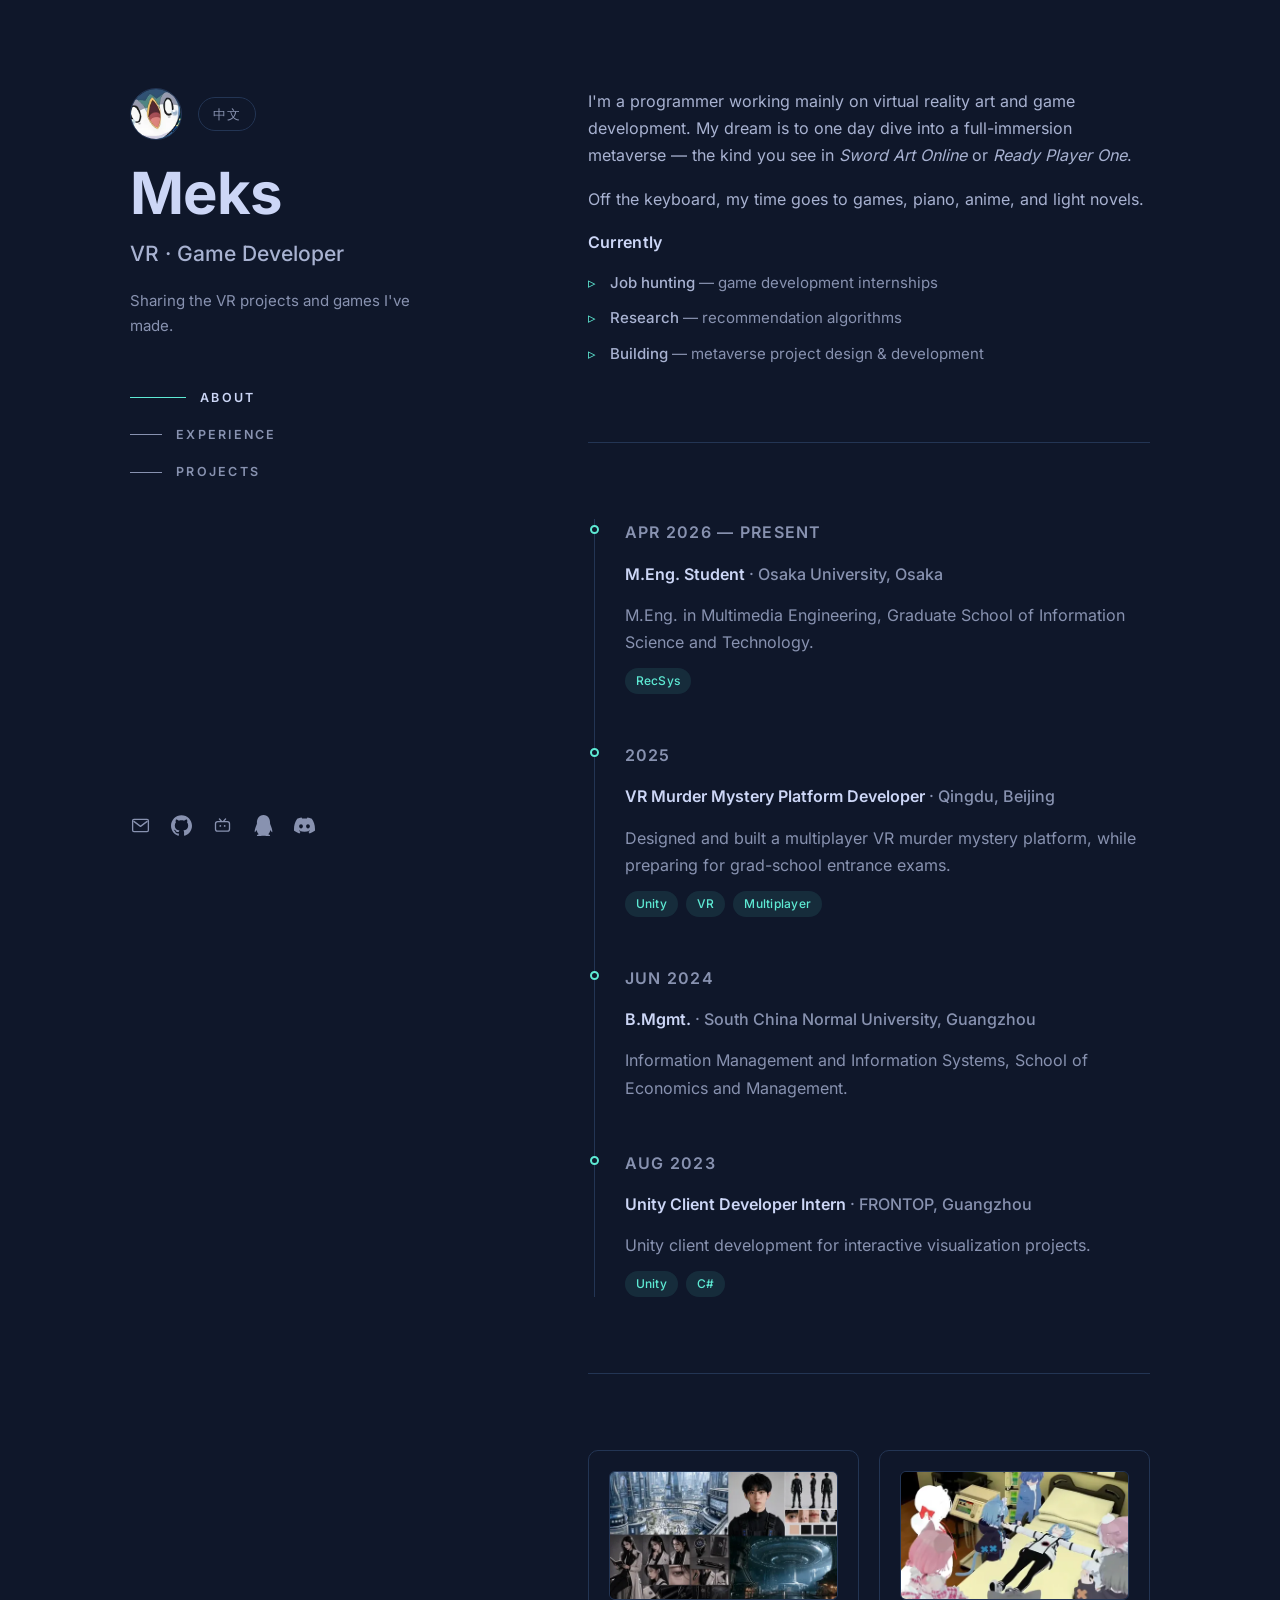
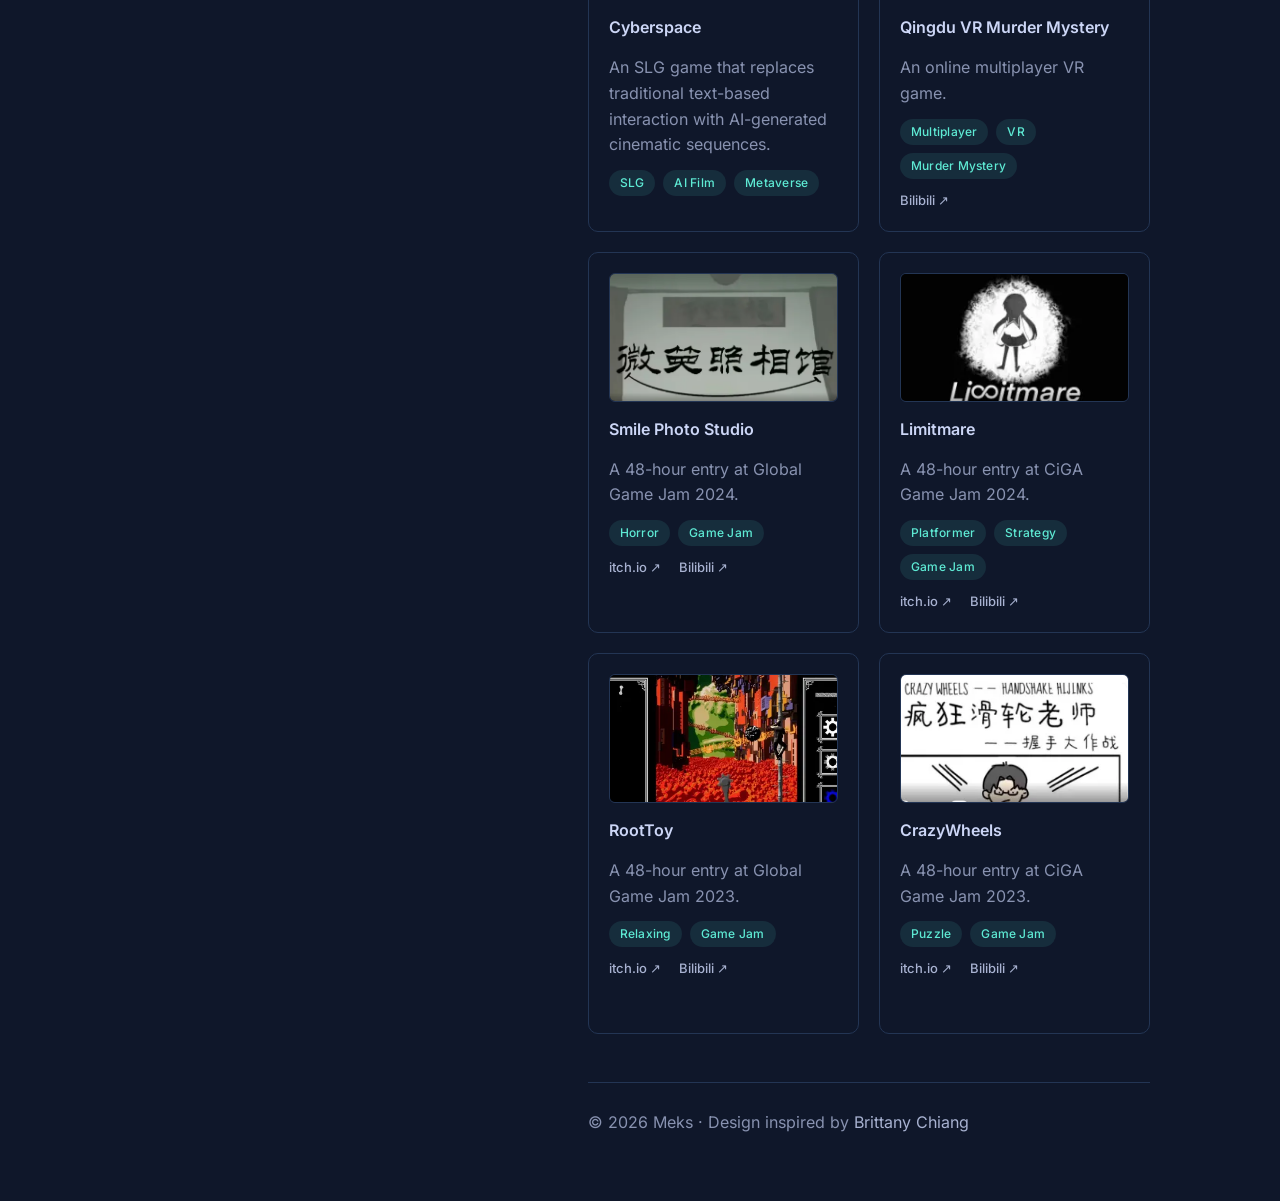
==== commit 6290f633: "Rebuild site after brittanychiang.com template: single-page dark layout, timeline, project cards" ====
--- a/index.html
+++ b/index.html
@@ -1,63 +1,35 @@
 <!DOCTYPE html>
-<html lang="en" data-theme="system">
+<html lang="en">
 <head>
 <meta charset="UTF-8">
 <meta name="viewport" content="width=device-width, initial-scale=1.0, viewport-fit=cover">
-<title>Interspace</title>
-<meta name="description" content="Interspace — Meks's personal homepage: VR projects and games.">
-<link rel="icon" href="data:image/svg+xml,%3Csvg xmlns='http://www.w3.org/2000/svg' viewBox='0 0 32 32'%3E%3Ccircle cx='16' cy='16' r='9' fill='%232E3A48'/%3E%3C/svg%3E">
-<link rel="stylesheet" href="fonts/fonts.css?v=1" media="print" onload="this.media='all'">
-<noscript><link rel="stylesheet" href="fonts/fonts.css?v=1"></noscript>
-<link rel="stylesheet" href="css/style.css?v=16">
-<script>
-(function () {
-  var d = document.documentElement;
-  try {
-    var t = localStorage.getItem('yiyu-theme');
-    d.setAttribute('data-theme', t || 'system');
-  } catch (e) { d.setAttribute('data-theme', 'system'); }
-})();
-</script>
+<title>Meks · VR & Game Developer</title>
+<meta name="description" content="Sharing the VR projects and games I've made.">
+<link rel="icon" href="data:image/svg+xml,%3Csvg xmlns='http://www.w3.org/2000/svg' viewBox='0 0 32 32'%3E%3Ccircle cx='16' cy='16' r='9' fill='%235EEAD4'/%3E%3C/svg%3E">
+<link rel="preload" href="fonts/inter/UcC73FwrK3iLTeHuS_nVMrMxCp50SjIa1ZL7.woff2" as="font" type="font/woff2" crossorigin>
+<link rel="stylesheet" href="fonts/fonts.css?v=4">
+<link rel="stylesheet" href="css/style.css?v=17">
 </head>
 <body>
 
-<header class="site-nav">
-  <div class="nav-inner">
-    <a class="site-logo" href="#s1">Interspace</a>
-    <nav class="nav-links" aria-label="Main navigation">
-      <a class="nav-link is-here" href="#s1" aria-current="page">Home</a>
-      <span class="nav-sep" aria-hidden="true">·</span>
-      <a class="nav-link" href="projects.html">Projects</a>
-    </nav>
-    <div class="nav-actions">
-      <button class="nav-icon-btn" id="themeToggle" type="button" data-mode="system" aria-label="Theme · Auto" title="Theme · Auto">
-        <svg class="ti ti-system" viewBox="0 0 24 24" fill="none" stroke="currentColor" stroke-width="1.5" stroke-linecap="round" aria-hidden="true"><rect x="3" y="4" width="18" height="12" rx="2"/><path d="M9 20h6M12 16v4"/></svg>
-        <svg class="ti ti-sun" viewBox="0 0 24 24" fill="none" stroke="currentColor" stroke-width="1.5" stroke-linecap="round" aria-hidden="true"><circle cx="12" cy="12" r="4"/><path d="M12 2v2M12 20v2M4.93 4.93l1.41 1.41M17.66 17.66l1.41 1.41M2 12h2M20 12h2M4.93 19.07l1.41-1.41M17.66 6.34l1.41-1.41"/></svg>
-        <svg class="ti ti-moon" viewBox="0 0 24 24" fill="none" stroke="currentColor" stroke-width="1.5" stroke-linecap="round" stroke-linejoin="round" aria-hidden="true"><path d="M21 12.8A9 9 0 1 1 11.2 3a7 7 0 0 0 9.8 9.8Z"/></svg>
-      </button>
-      <a class="nav-icon-btn" href="index-zh.html" hreflang="zh-CN" aria-label="切换到中文">中</a>
+<div class="layout">
+
+  <header class="side">
+    <div>
+      <div class="side-avatar-row">
+        <img class="side-avatar" src="images/piplup-256.webp" alt="Meks's avatar" width="52" height="52">
+        <a class="lang-switch" href="index-zh.html" hreflang="zh-CN">中文</a>
+      </div>
+      <h1 class="side-name">Meks</h1>
+      <p class="side-role">VR · Game Developer</p>
+      <p class="side-tag">Sharing the VR projects and games I've made.</p>
+      <nav class="side-nav" aria-label="Section navigation">
+        <a class="snav is-active" href="#about" data-sec="about"><span class="snav-line" aria-hidden="true"></span>About</a>
+        <a class="snav" href="#experience" data-sec="experience"><span class="snav-line" aria-hidden="true"></span>Experience</a>
+        <a class="snav" href="#projects" data-sec="projects"><span class="snav-line" aria-hidden="true"></span>Projects</a>
+      </nav>
     </div>
-  </div>
-</header>
-
-<aside class="rail" aria-label="Section progress">
-  <span class="rail-name" aria-hidden="true">INTERSPACE</span>
-  <nav class="rail-dots" aria-label="Section navigation">
-    <button class="rail-dot is-current" type="button" aria-label="Intro" hidden><span class="dot" aria-hidden="true"></span><span class="rail-label">Intro</span></button>
-    <button class="rail-dot" type="button" aria-label="About"><span class="dot" aria-hidden="true"></span><span class="rail-label">About</span></button>
-  </nav>
-</aside>
-
-<main class="deck" id="deck">
-<div class="deck-track" id="track">
-
-  <!-- 1. Intro · Hero -->
-  <section class="sheet sheet--hero" id="s1" aria-label="Intro">
-    <div class="sheet-inner">
-      <div class="avatar"><img src="images/piplup-256.webp" alt="Meks 的头像" width="256" height="144" decoding="async"></div>
-      <h1 class="hero-title">Hi, I'm <em>Meks</em>.</h1>
-      <p class="en-label">Virtual Reality · Game Developer</p>
-      <p class="hero-intro">This space is where I share myself — VR projects and games I've built.</p>
+    <div class="side-bottom">
       <ul class="socials">
         <li><a href="mailto:maxyx2025@gmail.com" aria-label="Email" rel="noopener"><svg viewBox="0 0 24 24" fill="none" stroke="currentColor" stroke-width="1.5" aria-hidden="true"><rect x="3" y="5" width="18" height="14" rx="1.5"/><path d="M4 7l8 6 8-6" stroke-linejoin="round"/></svg></a></li>
         <li><a href="https://github.com/maxyx2025" aria-label="GitHub" rel="noopener"><svg viewBox="0 0 24 24" fill="currentColor" aria-hidden="true"><path d="M12 .297c-6.63 0-12 5.373-12 12 0 5.303 3.438 9.8 8.205 11.385.6.113.82-.258.82-.577 0-.285-.01-1.04-.015-2.04-3.338.724-4.042-1.61-4.042-1.61C4.422 18.07 3.633 17.7 3.633 17.7c-1.087-.744.084-.729.084-.729 1.205.084 1.838 1.236 1.838 1.236 1.07 1.835 2.809 1.305 3.495.998.108-.776.417-1.305.76-1.605-2.665-.3-5.466-1.332-5.466-5.93 0-1.31.465-2.38 1.235-3.22-.135-.303-.54-1.523.105-3.176 0 0 1.005-.322 3.3 1.23.96-.267 1.98-.399 3-.405 1.02.006 2.04.138 3 .405 2.28-1.552 3.285-1.23 3.285-1.23.645 1.653.24 2.873.12 3.176.765.84 1.23 1.91 1.23 3.22 0 4.61-2.805 5.625-5.475 5.92.42.36.81 1.096.81 2.22 0 1.606-.015 2.896-.015 3.286 0 .315.21.69.825.57C20.565 22.092 24 17.592 24 12.297c0-6.627-5.373-12-12-12"/></svg></a></li>
@@ -66,41 +38,126 @@
         <li><button class="icon-btn" type="button" data-copy="meksqaq" title="Click to copy username" aria-label="Copy Discord username"><svg viewBox="0 0 24 24" fill="currentColor" aria-hidden="true"><path d="M20.317 4.3698a19.7913 19.7913 0 00-4.8851-1.5152.0741.0741 0 00-.0785.0371c-.211.3753-.4447.8648-.6083 1.2495-1.8447-.2762-3.68-.2762-5.4868 0-.1636-.3933-.4058-.8742-.6177-1.2495a.077.077 0 00-.0785-.037 19.7363 19.7363 0 00-4.8852 1.515.0699.0699 0 00-.0321.0277C.5334 9.0458-.319 13.5799.0992 18.0578a.0824.0824 0 00.0312.0561c2.0528 1.5076 4.0413 2.4228 5.9929 3.0294a.0777.0777 0 00.0842-.0276c.4616-.6304.8731-1.2952 1.226-1.9942a.076.076 0 00-.0416-.1057c-.6528-.2476-1.2743-.5495-1.8722-.8923a.077.077 0 01-.0076-.1277c.1258-.0943.2517-.1923.3718-.2914a.0743.0743 0 01.0776-.0105c3.9278 1.7933 8.18 1.7933 12.0614 0a.0739.0739 0 01.0785.0095c.1202.099.246.1981.3728.2924a.077.077 0 01-.0066.1276 12.2986 12.2986 0 01-1.873.8914.0766.0766 0 00-.0407.1067c.3604.698.7719 1.3628 1.225 1.9932a.076.076 0 00.0842.0286c1.961-.6067 3.9495-1.5219 6.0023-3.0294a.077.077 0 00.0313-.0552c.5004-5.177-.8382-9.6739-3.5485-13.6604a.061.061 0 00-.0312-.0286zM8.02 15.3312c-1.1825 0-2.1569-1.0857-2.1569-2.419 0-1.3332.9555-2.4189 2.157-2.4189 1.2108 0 2.1757 1.0952 2.1568 2.419 0 1.3332-.9555 2.4189-2.1569 2.4189zm7.9748 0c-1.1825 0-2.1569-1.0857-2.1569-2.419 0-1.3332.9554-2.4189 2.1569-2.4189 1.2108 0 2.1757 1.0952 2.1568 2.419 0 1.3332-.946 2.4189-2.1568 2.4189Z"/></svg><span class="copy-label">Copied!</span></button></li>
       </ul>
     </div>
-  </section>
+  </header>
 
-  <!-- 2. About -->
-  <section class="sheet" id="s2" aria-label="About">
-    <div class="sheet-inner">
-      <header class="sec-head">
-        <p class="en-label">About</p>
-        <h2 class="sec-title">About Me</h2>
-      </header>
-      <div class="col-grid col-grid--75">
-        <div class="col-main">
-          <p>I'm a programmer working mainly on virtual reality art and game development. My dream is to one day dive into a full-immersion metaverse — the kind you see in Sword Art Online or Ready Player One.</p>
-          <p>Off the keyboard, my time goes to games, piano, anime, and light novels.</p>
+  <main class="content">
+
+    <section class="sec" id="about" aria-label="About">
+      <h2 class="sec-head">About</h2>
+      <p>I'm a programmer working mainly on virtual reality art and game development. My dream is to one day dive into a full-immersion metaverse — the kind you see in <em>Sword Art Online</em> or <em>Ready Player One</em>.</p>
+      <p>Off the keyboard, my time goes to games, piano, anime, and light novels.</p>
+      <p class="now-title">Currently</p>
+      <ul class="now-list">
+        <li><strong>Job hunting</strong> — game development internships</li>
+        <li><strong>Research</strong> — recommendation algorithms</li>
+        <li><strong>Building</strong> — metaverse project design &amp; development</li>
+      </ul>
+    </section>
+
+    <section class="sec" id="experience" aria-label="Experience">
+      <h2 class="sec-head">Experience</h2>
+      <div class="timeline">
+        <div class="xp">
+          <p class="xp-date">Apr 2026 — Present</p>
+          <p class="xp-title">M.Eng. Student <span class="xp-org">· Osaka University, Osaka</span></p>
+          <p class="xp-desc">M.Eng. in Multimedia Engineering, Graduate School of Information Science and Technology.</p>
+          <div class="pills"><span class="pill">RecSys</span></div>
         </div>
-        <aside class="col-side">
-          <p class="en-label">Currently</p>
-          <ul class="side-list">
-            <li>Job hunting — game development internships</li>
-            <li>Research — recommendation algorithms</li>
-            <li>Building — metaverse project design &amp; development</li>
-          </ul>
-        </aside>
+
+        <div class="xp">
+          <p class="xp-date">2025</p>
+          <p class="xp-title">VR Murder Mystery Platform Developer <span class="xp-org">· Qingdu, Beijing</span></p>
+          <p class="xp-desc">Designed and built a multiplayer VR murder mystery platform, while preparing for grad-school entrance exams.</p>
+          <div class="pills"><span class="pill">Unity</span><span class="pill">VR</span><span class="pill">Multiplayer</span></div>
+        </div>
+
+        <div class="xp">
+          <p class="xp-date">Jun 2024</p>
+          <p class="xp-title">B.Mgmt. <span class="xp-org">· South China Normal University, Guangzhou</span></p>
+          <p class="xp-desc">Information Management and Information Systems, School of Economics and Management.</p>
+        </div>
+
+        <div class="xp">
+          <p class="xp-date">Aug 2023</p>
+          <p class="xp-title">Unity Client Developer Intern <span class="xp-org">· FRONTOP, Guangzhou</span></p>
+          <p class="xp-desc">Unity client development for interactive visualization projects.</p>
+          <div class="pills"><span class="pill">Unity</span><span class="pill">C#</span></div>
+        </div>
       </div>
-      <div class="timeline">
-        <div class="tl-item"><span class="tl-dot" aria-hidden="true"></span><p class="tl-year">2023.08</p><p class="tl-text">Unity Client Developer Intern, FRONTOP</p><p class="tl-loc">Guangzhou, China</p></div>
-        <div class="tl-item"><span class="tl-dot" aria-hidden="true"></span><p class="tl-year">2024.06</p><p class="tl-text">B.Mgmt., South China Normal University</p><p class="tl-loc">Guangzhou, China</p></div>
-        <div class="tl-item"><span class="tl-dot" aria-hidden="true"></span><p class="tl-year">2025</p><p class="tl-text">VR Murder Mystery Dev, Qingdu (exam prep)</p><p class="tl-loc">Beijing, China</p></div>
-        <div class="tl-item"><span class="tl-dot" aria-hidden="true"></span><p class="tl-year">2026.04</p><p class="tl-text">M.Eng. student in Information Science and Technology, Osaka University</p><p class="tl-loc">Osaka, Japan</p></div>
+    </section>
+
+    <section class="sec" id="projects" aria-label="Projects">
+      <h2 class="sec-head">Projects</h2>
+      <div class="projects-grid">
+
+      <article class="proj">
+        <img class="proj-thumb" src="images/cyberspace-480.webp" alt="Cyberspace key art" loading="lazy" decoding="async">
+        <div>
+          <p class="proj-title">Cyberspace</p>
+          <p class="proj-desc">An SLG game that replaces traditional text-based interaction with AI-generated cinematic sequences.</p>
+          <div class="pills"><span class="pill">SLG</span><span class="pill">AI Film</span><span class="pill">Metaverse</span></div>
+        </div>
+      </article>
+
+      <article class="proj">
+        <img class="proj-thumb" src="images/jubensha-480.webp" alt="Qingdu VR murder mystery key art" loading="lazy" decoding="async">
+        <div>
+          <p class="proj-title">Qingdu VR Murder Mystery</p>
+          <p class="proj-desc">An online multiplayer VR game.</p>
+          <div class="pills"><span class="pill">Multiplayer</span><span class="pill">VR</span><span class="pill">Murder Mystery</span></div>
+          <p class="proj-links"><a href="https://www.bilibili.com/video/BV1qhKjeEESP" target="_blank" rel="noopener">Bilibili ↗</a></p>
+        </div>
+      </article>
+
+      <article class="proj">
+        <img class="proj-thumb" src="images/gamejam/smile.webp" alt="Smile Photo Studio cover" loading="lazy" decoding="async">
+        <div>
+          <p class="proj-title">Smile Photo Studio</p>
+          <p class="proj-desc">A 48-hour entry at Global Game Jam 2024.</p>
+          <div class="pills"><span class="pill">Horror</span><span class="pill">Game Jam</span></div>
+          <p class="proj-links"><a href="https://meksqwq.itch.io/smile-photo-studio" target="_blank" rel="noopener">itch.io ↗</a><a href="https://www.bilibili.com/video/BV1EC411h7Wx" target="_blank" rel="noopener">Bilibili ↗</a></p>
+        </div>
+      </article>
+
+      <article class="proj">
+        <img class="proj-thumb" src="images/gamejam/limit.webp" alt="Limitmare cover" loading="lazy" decoding="async">
+        <div>
+          <p class="proj-title">Limitmare</p>
+          <p class="proj-desc">A 48-hour entry at CiGA Game Jam 2024.</p>
+          <div class="pills"><span class="pill">Platformer</span><span class="pill">Strategy</span><span class="pill">Game Jam</span></div>
+          <p class="proj-links"><a href="https://meksqwq.itch.io/limited" target="_blank" rel="noopener">itch.io ↗</a><a href="https://www.bilibili.com/video/BV11fhXewE1r" target="_blank" rel="noopener">Bilibili ↗</a></p>
+        </div>
+      </article>
+
+      <article class="proj">
+        <img class="proj-thumb" src="images/gamejam/root-480.webp" alt="RootToy cover" loading="lazy" decoding="async">
+        <div>
+          <p class="proj-title">RootToy</p>
+          <p class="proj-desc">A 48-hour entry at Global Game Jam 2023.</p>
+          <div class="pills"><span class="pill">Relaxing</span><span class="pill">Game Jam</span></div>
+          <p class="proj-links"><a href="https://meksqwq.itch.io/roottoy" target="_blank" rel="noopener">itch.io ↗</a><a href="https://www.bilibili.com/video/BV1N54y1g7id/" target="_blank" rel="noopener">Bilibili ↗</a></p>
+        </div>
+      </article>
+
+      <article class="proj">
+        <img class="proj-thumb" src="images/gamejam/touch.webp" alt="CrazyWheels cover" loading="lazy" decoding="async">
+        <div>
+          <p class="proj-title">CrazyWheels</p>
+          <p class="proj-desc">A 48-hour entry at CiGA Game Jam 2023.</p>
+          <div class="pills"><span class="pill">Puzzle</span><span class="pill">Game Jam</span></div>
+          <p class="proj-links"><a href="https://meksqwq.itch.io/crazy-roller-skating-teacher" target="_blank" rel="noopener">itch.io ↗</a><a href="https://www.bilibili.com/video/BV1BP411y7oA" target="_blank" rel="noopener">Bilibili ↗</a></p>
+        </div>
+      </article>
       </div>
-    </div>
-  </section>
+    </section>
 
+    <footer class="footer">
+      <p>© 2026 Meks · Design inspired by <a href="https://brittanychiang.com/" target="_blank" rel="noopener">Brittany Chiang</a></p>
+    </footer>
+
+  </main>
 </div>
-</main>
 
-<script src="js/main.js?v=10"></script>
+<script src="js/main.js?v=11"></script>
 </body>
 </html>
--- a/fonts/fonts.css
+++ b/fonts/fonts.css
@@ -1 +1 @@
-/* latin */ @font-face { font-family: 'EB Garamond'; font-style: italic; font-weight: 400; font-display: swap; src: url(ebgaramond/SlGWmQSNjdsmc35JDF1K5GRweDs1Zw.woff2) format('woff2'); unicode-range: U+0000-00FF, U+0131, U+0152-0153, U+02BB-02BC, U+02C6, U+02DA, U+02DC, U+0304, U+0308, U+0329, U+2000-206F, U+20AC, U+2122, U+2191, U+2193, U+2212, U+2215, U+FEFF, U+FFFD; } /* latin */ @font-face { font-family: 'EB Garamond'; font-style: italic; font-weight: 500; font-display: swap; src: url(ebgaramond/SlGWmQSNjdsmc35JDF1K5GRweDs1Zw.woff2) format('woff2'); unicode-range: U+0000-00FF, U+0131, U+0152-0153, U+02BB-02BC, U+02C6, U+02DA, U+02DC, U+0304, U+0308, U+0329, U+2000-206F, U+20AC, U+2122, U+2191, U+2193, U+2212, U+2215, U+FEFF, U+FFFD; } /* latin */ @font-face { font-family: 'EB Garamond'; font-style: normal; font-weight: 400; font-display: swap; src: url(ebgaramond/SlGUmQSNjdsmc35JDF1K5GR1SDk.woff2) format('woff2'); unicode-range: U+0000-00FF, U+0131, U+0152-0153, U+02BB-02BC, U+02C6, U+02DA, U+02DC, U+0304, U+0308, U+0329, U+2000-206F, U+20AC, U+2122, U+2191, U+2193, U+2212, U+2215, U+FEFF, U+FFFD; } /* latin */ @font-face { font-family: 'EB Garamond'; font-style: normal; font-weight: 500; font-display: swap; src: url(ebgaramond/SlGUmQSNjdsmc35JDF1K5GR1SDk.woff2) format('woff2'); unicode-range: U+0000-00FF, U+0131, U+0152-0153, U+02BB-02BC, U+02C6, U+02DA, U+02DC, U+0304, U+0308, U+0329, U+2000-206F, U+20AC, U+2122, U+2191, U+2193, U+2212, U+2215, U+FEFF, U+FFFD; } /* subset */ @font-face { font-family: 'Noto Serif SC'; font-style: normal; font-weight: 400; font-display: swap; src: url(notoserifsc/H4chBXePl9DZ0Xe7gG9cyOj7oqP0dTpxZbB9E9gjjmzKvaeKHUTtJDWv3z-us4bxD8F5og.100.woff2) format('woff2'); unicode-range: U+221a, U+2264, U+2464, U+25a0, U+3008, U+4e10, U+512a, U+5152, U+5201, U+5241, U+5340, U+5352, U+549a, U+54b2, U+54c6, U+54d7, U+54e1, U+5509, U+55c5, U+5618, U+5716, U+576f, U+5784, U+57a2, U+589f, U+5a20, U+5a25, U+5a29, U+5a34, U+5a7f, U+5ad6, U+5b09, U+5b5c, U+5bc7, U+5be6, U+5c27, U+5d2d, U+5dcd, U+5f1b, U+5f37, U+604d, U+6055, U+6073, U+60eb, U+61ff, U+62ce, U+62ed, U+6345, U+6390, U+63b0, U+63b7, U+64ae, U+64c2, U+64d2, U+6556, U+663c, U+667e, U+66d9, U+66f8, U+6756, U+6789, U+689d, U+68f1, U+695e, U+6975, U+6a1f, U+6b0a, U+6b61, U+6b87, U+6c5d, U+6c7e, U+6c92, U+6d31, U+6df9, U+6e0d, U+6e2d, U+6f31, U+6f3e, U+70b3, U+70bd, U+70ca, U+70e8, U+725f, U+733f, U+7396, U+739f, U+7459, U+74a7, U+75a1, U+75f0, U+76cf, U+76d4, U+7729, U+77aa, U+77b0, U+77e3, U+780c, U+78d5, U+7941, U+7977, U+797a, U+79c3, U+7a20, U+7a92, U+7b71, U+7bf1, U+7c9f, U+7eb6, U+7eca, U+7ef7, U+7f07, U+7f09, U+7f15, U+7f81, U+7fb9, U+8038, U+8098, U+80b4, U+8110, U+814b-814c, U+816e, U+818a, U+8205, U+8235, U+828b, U+82a5, U+82b7, U+82d4, U+82db, U+82df, U+8317, U+8338, U+8385-8386, U+83c1, U+83cf, U+8537, U+853b, U+854a, U+8715, U+8783, U+892a, U+8a71, U+8bb3, U+8d2e, U+8d58, U+8dbe, U+8f67, U+8fab, U+8fc4, U+8fe6, U+9023, U+9084, U+9091, U+916a, U+91c9, U+91dc, U+94b3, U+9502, U+9523, U+9551, U+956f, U+960e, U+962a, U+962e, U+9647, U+96f3, U+9739, U+97a0, U+97ed, U+983b, U+985e, U+988a, U+99ac, U+9a6f, U+9a87, U+9a8b, U+9ab7, U+9abc, U+9ac5, U+9e25, U+e608, U+e621, U+ff06, U+ff14-ff16; } /* subset */ @font-face { font-family: 'Noto Serif SC'; font-style: normal; font-weight: 400; font-display: swap; src: url(notoserifsc/H4chBXePl9DZ0Xe7gG9cyOj7oqP0dTpxZbB9E9gjjmzKvaeKHUTtJDWv3z-us4bxD8F5og.101.woff2) format('woff2'); unicode-range: U+161, U+926, U+928, U+939, U+93f-940, U+94d, U+e17, U+e22, U+e44, U+25c7, U+25ce, U+2764, U+3009, U+3016-3017, U+4e4d, U+4e53, U+4f5a, U+4f70, U+4fae, U+4fd8, U+4ffa, U+5011, U+501a, U+51c4, U+5225, U+547b, U+5495, U+54e8, U+54ee, U+5594, U+55d3, U+55dc, U+55fd, U+560e, U+565c, U+5662, U+5669, U+566c, U+56bc, U+5742, U+5824, U+5834, U+598a, U+5992, U+59a9, U+5a04, U+5ac9, U+5b75, U+5b7d, U+5bc5, U+5c49, U+5c90, U+5e1c, U+5e27, U+5e2b, U+5e37, U+5e90, U+618b, U+61f5, U+620a, U+620c, U+6273, U+62c7, U+62f7, U+6320, U+6342, U+6401-6402, U+6413, U+6512, U+655b, U+65a7, U+65f1, U+65f7, U+665f, U+6687, U+66a7, U+673d, U+67b8, U+6854, U+68d8, U+68fa, U+696d, U+6a02, U+6a0a, U+6a80, U+6b7c, U+6bd9, U+6c2e, U+6c76, U+6cf8, U+6d4a, U+6d85, U+6e24, U+6e32, U+6ec7, U+6f88, U+700f, U+701a, U+7078, U+707c, U+70ac, U+70c1, U+72e9, U+7409, U+7422, U+745a, U+7480, U+74a8, U+752b, U+7574, U+7656, U+7699, U+7737, U+785d, U+78be, U+79b9, U+7a3d, U+7a91, U+7a9f, U+7ae3, U+7b77, U+7c3f, U+7d1a, U+7d50, U+7d93, U+8042, U+808b, U+8236, U+82b8-82b9, U+82ef, U+8309, U+836b, U+83ef, U+8431, U+85c9, U+865e, U+868c, U+8759, U+8760, U+8845, U+89ba, U+8a2a, U+8aaa, U+8c41, U+8d2c, U+8d4e, U+8e66, U+8e6d, U+8eaf, U+902e, U+914b, U+916e, U+919b, U+949b, U+94a0, U+94b0, U+9541-9542, U+9556, U+95eb, U+95f5, U+964b, U+968b, U+96cc-96cd, U+96cf, U+9713, U+9890, U+98a8, U+9985, U+9992, U+9a6d, U+9a81, U+9a86, U+9ab8, U+9ca4, U+e606-e607, U+e60a, U+e60c, U+e60e, U+fe0f, U+ff02, U+ff1e; } /* subset */ @font-face { font-family: 'Noto Serif SC'; font-style: normal; font-weight: 400; font-display: swap; src: url(notoserifsc/H4chBXePl9DZ0Xe7gG9cyOj7oqP0dTpxZbB9E9gjjmzKvaeKHUTtJDWv3z-us4bxD8F5og.102.woff2) format('woff2'); unicode-range: U+10c, U+627-629, U+639, U+644, U+64a, U+203b, U+2265, U+2463, U+2573, U+25b2, U+3448-3449, U+4e1e, U+4e5e, U+4f3a, U+4f5f, U+4fea, U+5026, U+508d, U+516e, U+5189, U+5254, U+5288, U+52d8, U+52fa, U+5306, U+5308, U+5364, U+5384, U+53ed, U+543c, U+5450, U+5455, U+5466, U+54c4, U+5578, U+55a7, U+561f, U+5631, U+572d, U+575f, U+57ae, U+57e0, U+5830, U+594e, U+5984, U+5993, U+5bdd, U+5c0d, U+5c7f, U+5c82, U+5e62, U+5ed3, U+5f08, U+607a, U+60bc, U+625b, U+6292, U+62e2, U+6363, U+6467, U+6714, U+675e, U+6771, U+67a2, U+67ff, U+6805, U+68a7, U+68e0, U+6930, U+6986, U+69a8, U+69df, U+6a44, U+6a5f, U+6c13, U+6c1f, U+6c22, U+6c2f, U+6c40, U+6c81, U+6c9b, U+6ca5, U+6da4, U+6df3, U+6e85, U+6eba, U+6ed5, U+6f13, U+6f33, U+6f62, U+715e, U+72c4, U+73d1, U+7405, U+7487, U+7578, U+75a4, U+75eb, U+7693, U+7738, U+7741, U+776b, U+7792, U+77a7, U+77a9, U+77b3, U+788c, U+7984, U+79a7, U+79e4, U+7a1a, U+7a57, U+7aa6, U+7b0b, U+7b5d, U+7c27, U+7c7d, U+7caa, U+7cd9, U+7cef, U+7eda, U+7ede, U+7f24, U+803f, U+8046, U+80fa, U+81fb, U+8207, U+8258, U+8335, U+8339, U+8354, U+840e, U+85b0, U+85fb, U+8695, U+86aa, U+8717, U+8749, U+874c, U+8996, U+89bd, U+89c5, U+8bdb, U+8bf5, U+8c5a, U+8cec, U+8d3f, U+8d9f, U+8e44, U+8fed, U+9005, U+9019, U+9082, U+90af, U+90dd, U+90e1, U+90f8, U+916f, U+9176, U+949e, U+94a7, U+94c2, U+9525, U+9580, U+95dc, U+96e2, U+96fb, U+9704, U+9a7c, U+9a7f, U+9b41, U+9ca8, U+9cc4, U+9cde, U+9e92, U+9ede, U+9f9a, U+e60b, U+e610, U+ff10, U+ff13, U+ff3b, U+ff3d, U+f012b; } /* subset */ @font-face { font-family: 'Noto Serif SC'; font-style: normal; font-weight: 400; font-display: swap; src: url(notoserifsc/H4chBXePl9DZ0Xe7gG9cyOj7oqP0dTpxZbB9E9gjjmzKvaeKHUTtJDWv3z-us4bxD8F5og.103.woff2) format('woff2'); unicode-range: U+60, U+631, U+2606, U+3014-3015, U+309c, U+33a1, U+4e52, U+4ec6, U+4f86, U+4f8d, U+4fde, U+4fef, U+500b, U+502a, U+515c, U+518a, U+51a5, U+51f3, U+5243, U+52c9, U+52d5, U+53a2, U+53ee, U+54ce, U+54fa, U+54fc, U+5580, U+5587, U+563f, U+56da, U+5792, U+5815, U+5960, U+59d7, U+5b78, U+5b9b, U+5be1, U+5c4e, U+5c51, U+5c6f, U+5c9a, U+5cfb, U+5d16, U+5ed6, U+5f27, U+5f6a, U+609a, U+60df, U+6168, U+61c8, U+6236, U+62f1, U+62fd, U+631a, U+6328, U+632b, U+6346, U+638f, U+63a0, U+63c9, U+655e, U+6590, U+6615, U+6627, U+66ae, U+66e6, U+66f0, U+67da, U+67ec, U+6813, U+6816, U+6869, U+6893, U+68ad, U+68f5, U+6977, U+6984, U+69db, U+6b72, U+6bb7, U+6ce3, U+6cfb, U+6d47, U+6da1, U+6dc4, U+6e43, U+6eaf, U+6eff, U+6f8e, U+7011, U+7063, U+7076, U+7096, U+70ba, U+70db, U+70ef, U+7119-711a, U+7172, U+718f, U+7194, U+727a, U+72d9, U+72ed, U+7325, U+73ae, U+73ba, U+73c0, U+73fe, U+7410, U+7426, U+7455, U+7554, U+7576, U+75ae, U+75b9, U+762b, U+766b, U+7682, U+7750, U+7779, U+7784, U+77eb, U+77ee, U+78f7, U+79e9, U+7a79, U+7b1b, U+7b28, U+7bf7, U+7db2, U+7ec5, U+7eee, U+7f14, U+7f1a, U+7fe1, U+8087, U+809b, U+81b3, U+8231, U+830e, U+835f, U+83e9, U+849c, U+851a, U+868a, U+8718, U+874e, U+8822, U+8910, U+8944, U+8a3b, U+8bb6, U+8bbc, U+8e72, U+8f9c, U+900d, U+904b, U+904e, U+9063, U+90a2, U+90b9, U+9119, U+94f2, U+952f, U+9576-9577, U+9593, U+95f8, U+961c, U+969b, U+96a7, U+96c1, U+9716, U+9761, U+97ad, U+97e7, U+98a4, U+997a, U+9a73, U+9b44, U+9e3d, U+9ecf, U+9ed4, U+ff11-ff12, U+fffd; } /* subset */ @font-face { font-family: 'Noto Serif SC'; font-style: normal; font-weight: 400; font-display: swap; src: url(notoserifsc/H4chBXePl9DZ0Xe7gG9cyOj7oqP0dTpxZbB9E9gjjmzKvaeKHUTtJDWv3z-us4bxD8F5og.106.woff2) format('woff2'); unicode-range: U+b0, U+2191, U+2460-2461, U+25c6, U+300e-300f, U+4e1b, U+4e7e, U+4ed5, U+4ef2, U+4f10, U+4f1e, U+4f50, U+4fa6, U+4faf, U+5021, U+50f5, U+5179, U+5180, U+51d1, U+522e, U+52a3, U+52c3, U+52cb, U+5300, U+5319, U+5320, U+5349, U+5395, U+53d9, U+541e, U+5428, U+543e, U+54b1, U+54c0, U+54d2, U+570b, U+5858, U+58f6, U+5974, U+59a5, U+59e8, U+59ec, U+5a36, U+5a9a, U+5ab3, U+5b99, U+5baa, U+5ce1, U+5d14, U+5d4c, U+5dc5, U+5de2, U+5e99, U+5e9e, U+5f18, U+5f66, U+5f70, U+6070, U+60d5, U+60e7, U+6101, U+611a, U+61be, U+6241, U+6252, U+626f, U+6296, U+62bc, U+62cc, U+6380, U+63a9, U+644a, U+6454, U+64a9, U+64b8, U+6500, U+6572, U+65a5, U+65a9, U+65ec, U+660f, U+6749, U+6795, U+67ab, U+68da, U+6912, U+6bbf, U+6bef, U+6cab, U+6cca, U+6ccc, U+6cfc, U+6d3d, U+6d78, U+6dee, U+6e17, U+6e34, U+6e83, U+6ea2, U+6eb6, U+6f20, U+6fa1, U+707f, U+70d8, U+70eb, U+714c, U+714e, U+7235, U+7239, U+73ca, U+743c, U+745c, U+7624, U+763e, U+76f2, U+77db, U+77e9, U+780d, U+7838, U+7845, U+78ca, U+796d, U+7a84, U+7aed, U+7b3c, U+7eb2, U+7f05, U+7f20, U+7f34, U+7f62, U+7fc5, U+7fd8, U+7ff0, U+800d, U+8036, U+80ba, U+80be, U+80c0-80c1, U+8155, U+817a, U+8180, U+81e3, U+8206, U+8247, U+8270, U+8299, U+82ad, U+8304, U+8393, U+83b9, U+840d, U+8427, U+8469, U+8471, U+84c4, U+84ec, U+853d, U+8681-8682, U+8721, U+8854, U+88d5, U+88f9, U+8bc0, U+8c0a, U+8c29, U+8c2d, U+8d41, U+8dea, U+8eb2, U+8f9f, U+903b, U+903e, U+9102, U+9493, U+94a5, U+94f8, U+95f7, U+9706, U+9709, U+9774, U+98a0, U+9e64, U+9f9f, U+e603; } /* subset */ @font-face { font-family: 'Noto Serif SC'; font-style: normal; font-weight: 400; font-display: swap; src: url(notoserifsc/H4chBXePl9DZ0Xe7gG9cyOj7oqP0dTpxZbB9E9gjjmzKvaeKHUTtJDWv3z-us4bxD8F5og.107.woff2) format('woff2'); unicode-range: U+200b, U+2103, U+4e18, U+4e27-4e28, U+4e38, U+4e59, U+4e8f, U+4ead, U+4ec7, U+4fe9, U+503a, U+5085, U+5146, U+51af, U+51f8, U+52ab, U+5339, U+535c, U+5378, U+538c, U+5398, U+53f9, U+5415, U+5475, U+54aa, U+54ac, U+54b8, U+5582, U+5760, U+5764, U+57cb, U+5835, U+5885, U+5951, U+5983, U+59da, U+5a77, U+5b5d, U+5b5f, U+5bb5, U+5bc2, U+5be8, U+5bfa, U+5c2c, U+5c34, U+5c41, U+5c48, U+5c65, U+5cad, U+5e06, U+5e42, U+5ef7, U+5f17, U+5f25, U+5f6d, U+5f79, U+6028, U+6064, U+6068, U+606d, U+607c, U+6094, U+6109, U+6124, U+6247, U+626d, U+6291, U+629a, U+62ac, U+62b9, U+62fe, U+6324, U+6349, U+6367, U+6398, U+6495, U+64a4, U+64b0, U+64bc, U+64ce, U+658c, U+65ed, U+6602, U+6674, U+6691, U+66a8, U+674f, U+679a, U+67ef, U+67f4, U+680b, U+6876, U+68a8, U+6a59, U+6a61, U+6b20, U+6bc5, U+6d12, U+6d46, U+6d8c, U+6dc0, U+6e14, U+6e23, U+6f06, U+7164, U+716e, U+7199, U+71e5, U+72ac, U+742a, U+755c, U+75ab, U+75b2, U+75f4, U+7897, U+78b3, U+78c5, U+7978, U+79fd, U+7a74, U+7b4b, U+7b5b, U+7ece, U+7ed2, U+7ee3, U+7ef3, U+7f50, U+7f55, U+7f9e, U+7fe0, U+809d, U+8106, U+814a, U+8154, U+817b, U+818f, U+81c2, U+81ed, U+821f, U+82a6, U+82d1, U+8302, U+83c7, U+83ca, U+845b, U+848b, U+84c9, U+85e4, U+86ee, U+8700, U+8774, U+8881, U+8c1c, U+8c79, U+8d2a, U+8d3c, U+8eba, U+8f70, U+8fa9, U+8fb1, U+900a, U+9017, U+901d, U+9022, U+906e, U+946b, U+94dd, U+94ed, U+953b, U+95ef, U+95fa, U+95fd, U+96c0, U+971e, U+9753, U+9756, U+97e6, U+9881, U+9887, U+9b4f, U+9e2d, U+9f0e, U+e601-e602, U+e604-e605, U+ff5c; } /* subset */ @font-face { font-family: 'Noto Serif SC'; font-style: normal; font-weight: 400; font-display: swap; src: url(notoserifsc/H4chBXePl9DZ0Xe7gG9cyOj7oqP0dTpxZbB9E9gjjmzKvaeKHUTtJDWv3z-us4bxD8F5og.108.woff2) format('woff2'); unicode-range: U+24, U+4e08, U+4e43, U+4e4f, U+4ef0, U+4f2a, U+507f, U+50ac, U+50bb, U+5151, U+51bb, U+51f6, U+51fd, U+5272, U+52fe, U+5362, U+53c9, U+53d4, U+53e0, U+543b, U+54f2, U+5507, U+5524, U+558a, U+55b5, U+561b, U+56ca, U+5782, U+57c3, U+5893, U+5915, U+5949, U+5962, U+59ae, U+59dc, U+59fb, U+5bd3, U+5c38, U+5cb3, U+5d07, U+5d29, U+5de1, U+5dfe, U+5e15, U+5eca, U+5f2f, U+5f7c, U+5fcc, U+6021, U+609f, U+60f9, U+6108, U+6148, U+6155, U+6170, U+61d2, U+6251, U+629b, U+62ab, U+62e8, U+62f3, U+6321, U+6350, U+6566, U+659c, U+65e8, U+6635, U+6655, U+6670, U+66f9, U+6734, U+679d, U+6851, U+6905, U+6b49, U+6b96, U+6c1b, U+6c41, U+6c6a, U+6c83, U+6cf3, U+6d9b, U+6dcb, U+6e1d, U+6e20-6e21, U+6eaa, U+6ee4, U+6ee9, U+6f58, U+70e4, U+722c, U+7262, U+7267, U+72b9, U+72e0, U+72ee, U+72f1, U+7334, U+73ab, U+7433, U+7470, U+758f, U+75d5, U+764c, U+7686, U+76c6, U+76fe, U+7720, U+77e2, U+7802, U+7816, U+788d, U+7891, U+7a00, U+7a9d, U+7b52, U+7bad, U+7c98, U+7cca, U+7eba, U+7eea, U+7ef5, U+7f1d, U+7f69, U+806a, U+809a, U+80bf, U+80c3, U+81c0, U+820c, U+82ac, U+82af, U+82cd, U+82d7, U+838e, U+839e, U+8404, U+84b8, U+852c, U+8587, U+8650, U+8679, U+86c7, U+8702, U+87ba, U+886b-886c, U+8870, U+8c10, U+8c23, U+8c6b, U+8d3e, U+8d4b-8d4c, U+8d64, U+8d6b, U+8d74, U+8e29, U+8f69, U+8f74, U+8fb0, U+8fdf, U+901b, U+9038, U+9093, U+9171, U+9489, U+94ae, U+94c3, U+9508, U+9510, U+9601, U+9614, U+964c, U+9675, U+971c, U+97f5, U+9888, U+98d8, U+9971, U+9aa4, U+9e3f, U+9e45, U+9e4f, U+9e70, U+9f7f, U+e715; } /* subset */ @font-face { font-family: 'Noto Serif SC'; font-style: normal; font-weight: 400; font-display: swap; src: url(notoserifsc/H4chBXePl9DZ0Xe7gG9cyOj7oqP0dTpxZbB9E9gjjmzKvaeKHUTtJDWv3z-us4bxD8F5og.109.woff2) format('woff2'); unicode-range: U+a5, U+2192, U+2605, U+4e11, U+4e22, U+4e32, U+4f0d, U+4f0f, U+4f69, U+4ff1, U+50b2, U+5154, U+51dd, U+51f0, U+5211, U+5269, U+533f, U+5366-5367, U+5389, U+5413, U+5440, U+5446, U+5561, U+574a, U+5751, U+57ab, U+5806, U+5821, U+582a, U+58f3, U+5938, U+5948, U+5978, U+59d1, U+5a03, U+5a07, U+5ac1, U+5acc, U+5ae9, U+5bb4, U+5bc4, U+5c3f, U+5e3d, U+5e7d, U+5f92, U+5faa, U+5fe0, U+5ffd, U+6016, U+60a0, U+60dc, U+60e8, U+614e, U+6212, U+6284, U+62c6, U+62d3-62d4, U+63f4, U+642c, U+6478, U+6491-6492, U+64e6, U+6591, U+65a4, U+664b, U+6735, U+6746, U+67f1, U+67f3, U+6842, U+68af, U+68c9, U+68cb, U+6a31, U+6b3a, U+6bc1, U+6c0f, U+6c27, U+6c57, U+6cc4, U+6ce5, U+6d2a, U+6d66, U+6d69, U+6daf, U+6e58, U+6ecb, U+6ef4, U+707e, U+7092, U+70ab, U+71d5, U+7275, U+7384, U+73b2, U+7434, U+74e6, U+74f7, U+75bc, U+76c8, U+76d0, U+7709, U+77ac, U+7855, U+78a7, U+78c1, U+7a77, U+7b79, U+7c92, U+7cae, U+7cd5, U+7ea4, U+7eb5, U+7ebd, U+7f5a, U+7fd4, U+7ffc, U+8083, U+8096, U+80a0, U+80d6, U+80de, U+8102, U+8109, U+810f, U+8179, U+8292, U+82b3, U+8352, U+8361, U+83cc, U+841d, U+8461, U+8482, U+8521, U+857e, U+85aa, U+866b, U+8776, U+8896, U+889c, U+88f8, U+8a9e, U+8bc8, U+8bf8, U+8c0b, U+8c28, U+8d2b, U+8d2f, U+8d37, U+8d3a, U+8d54, U+8dc3, U+8dcc, U+8df5, U+8e0f, U+8e48, U+8f86, U+8f88, U+8f9e, U+8fc1, U+8fc8, U+8feb, U+9065, U+90a6, U+90aa, U+90bb, U+90c1, U+94dc, U+9521, U+9676, U+96d5, U+970d, U+9897, U+997c, U+9a70, U+9a76, U+9a9a, U+9ad4, U+9e23, U+9e7f, U+9f3b, U+e675, U+e6b9, U+ffe5; } /* subset */ @font-face { font-family: 'Noto Serif SC'; font-style: normal; font-weight: 400; font-display: swap; src: url(notoserifsc/H4chBXePl9DZ0Xe7gG9cyOj7oqP0dTpxZbB9E9gjjmzKvaeKHUTtJDWv3z-us4bxD8F5og.110.woff2) format('woff2'); unicode-range: U+300c-300d, U+4e54, U+4e58, U+4e95, U+4ec1, U+4f2f, U+4f38, U+4fa3, U+4fca, U+503e, U+5141, U+5144, U+517c, U+51cc, U+51ed, U+5242, U+52b2, U+52d2, U+52e4, U+540a, U+5439, U+5448, U+5496, U+54ed, U+5565, U+5761, U+5766, U+58ee, U+593a, U+594b, U+594f, U+5954, U+5996, U+59c6, U+59ff, U+5b64, U+5bff, U+5c18, U+5c1d, U+5c97, U+5ca9, U+5cb8, U+5e9f, U+5ec9, U+5f04, U+5f7b, U+5fa1, U+5fcd, U+6012, U+60a6, U+60ac, U+60b2, U+60ef, U+626e, U+6270, U+6276, U+62d6, U+62dc, U+6316, U+632f, U+633a, U+6355, U+63aa, U+6447, U+649e, U+64c5, U+654c, U+65c1, U+65cb, U+65e6, U+6606, U+6731, U+675c, U+67cf, U+67dc, U+6846, U+6b8b, U+6beb, U+6c61, U+6c88, U+6cbf, U+6cdb, U+6cea, U+6d45, U+6d53, U+6d74, U+6d82, U+6da8, U+6db5, U+6deb, U+6eda, U+6ee8, U+6f0f, U+706d, U+708e, U+70ae, U+70bc, U+70c2, U+70e6, U+7237-7238, U+72fc, U+730e, U+731b, U+739b, U+73bb, U+7483, U+74dc, U+74f6, U+7586, U+7626, U+775b, U+77ff, U+788e, U+78b0, U+7956, U+7965, U+79e6, U+7af9, U+7bee, U+7c97, U+7eb1, U+7eb7, U+7ed1, U+7ed5, U+7f6a, U+7f72, U+7fbd, U+8017, U+808c, U+80a9, U+80c6, U+80ce, U+8150, U+8170, U+819c, U+820d, U+8230, U+8239, U+827e, U+8377, U+8389, U+83b2, U+8428, U+8463, U+867e, U+88c2, U+88d9, U+8986, U+8bca, U+8bde, U+8c13, U+8c8c, U+8d21, U+8d24, U+8d56, U+8d60, U+8d8b, U+8db4, U+8e2a, U+8f68, U+8f89, U+8f9b, U+8fa8, U+8fbd, U+9003, U+90ce, U+90ed, U+9189, U+94bb, U+9505, U+95f9, U+963b, U+9655, U+966a, U+9677, U+96fe, U+9896, U+99a8, U+9a71, U+9a82, U+9a91, U+9b45, U+9ece, U+9f20, U+feff, U+ff0d; } /* subset */ @font-face { font-family: 'Noto Serif SC'; font-style: normal; font-weight: 400; font-display: swap; src: url(notoserifsc/H4chBXePl9DZ0Xe7gG9cyOj7oqP0dTpxZbB9E9gjjmzKvaeKHUTtJDWv3z-us4bxD8F5og.111.woff2) format('woff2'); unicode-range: U+4e4c, U+4e88, U+4ea1, U+4ea6, U+4ed3-4ed4, U+4eff, U+4f30, U+4fa7, U+4fc4, U+4fd7, U+500d, U+504f, U+5076-5077, U+517d, U+5192, U+51c9, U+51ef, U+5238, U+5251, U+526a, U+52c7, U+52df, U+52ff, U+53a6, U+53a8, U+53ec, U+5410, U+559d, U+55b7, U+5634, U+573e, U+5783, U+585e, U+586b, U+58a8, U+5999, U+59d3, U+5a1c, U+5a46, U+5b54-5b55, U+5b85, U+5b8b, U+5b8f, U+5bbf, U+5bd2, U+5c16, U+5c24, U+5e05, U+5e45, U+5e7c, U+5e84, U+5f03, U+5f1f, U+5f31, U+5f84, U+5f90, U+5fbd, U+5fc6, U+5fd9, U+5fe7, U+6052, U+6062, U+6089, U+60a3, U+60d1, U+6167, U+622a, U+6234, U+624e, U+6269, U+626c, U+62b5, U+62d2, U+6325, U+63e1, U+643a, U+6446, U+6562, U+656c, U+65e2, U+65fa, U+660c, U+6628, U+6652, U+6668, U+6676, U+66fc, U+66ff, U+6717, U+676d, U+67aa, U+67d4, U+6843, U+6881, U+68d2, U+695a, U+69fd, U+6a2a, U+6b8a, U+6c60, U+6c64, U+6c9f, U+6caa, U+6cc9, U+6ce1, U+6cfd, U+6d1b, U+6d1e, U+6d6e, U+6de1, U+6e10, U+6e7f, U+6f5c, U+704c, U+7070, U+7089, U+70b8, U+718a, U+71c3, U+723d, U+732a, U+73cd, U+7518, U+756a, U+75af, U+75be, U+75c7, U+76d2, U+76d7, U+7763, U+78e8, U+795d, U+79df, U+7c4d, U+7d2f, U+7ee9, U+7f13, U+7f8a, U+8000, U+8010, U+80af, U+80f6, U+80f8, U+8212, U+8273, U+82f9, U+83ab, U+83b1, U+83f2, U+8584, U+871c, U+8861, U+888b, U+88c1, U+88e4, U+8bd1, U+8bf1, U+8c31, U+8d5a, U+8d75-8d76, U+8de8, U+8f85, U+8fa3, U+8fc5, U+9006, U+903c, U+904d, U+9075, U+9178, U+9274, U+950b, U+9526, U+95ea, U+9636, U+9686, U+978b, U+987f, U+9a7e, U+9b42, U+9e1f, U+9ea6, U+9f13, U+9f84, U+ff5e; } /* subset */ @font-face { font-family: 'Noto Serif SC'; font-style: normal; font-weight: 400; font-display: swap; src: url(notoserifsc/H4chBXePl9DZ0Xe7gG9cyOj7oqP0dTpxZbB9E9gjjmzKvaeKHUTtJDWv3z-us4bxD8F5og.112.woff2) format('woff2'); unicode-range: U+23, U+3d, U+4e01, U+4e39, U+4e73, U+4ecd, U+4ed9, U+4eea, U+4f0a, U+4f1f, U+4f5b, U+4fa0, U+4fc3, U+501f, U+50a8, U+515a, U+5175, U+51a0, U+51c0, U+51e1, U+51e4, U+5200, U+520a, U+5224, U+523a, U+52aa, U+52b1, U+52b3, U+5348, U+5353, U+5360, U+5371, U+5377, U+539a, U+541b, U+5434, U+547c, U+54e6, U+5510, U+5531, U+5609, U+56f0, U+56fa, U+5733, U+574f, U+5851, U+5854, U+5899, U+58c1, U+592e, U+5939, U+5976, U+5986, U+59bb, U+5a18, U+5a74, U+5b59, U+5b87, U+5b97, U+5ba0, U+5bab, U+5bbd-5bbe, U+5bf8, U+5c0a, U+5c3a, U+5c4a, U+5e16, U+5e1d, U+5e2d, U+5e8a, U+6015, U+602a, U+6050, U+6069, U+6162, U+61c2, U+6293, U+6297, U+62b1, U+62bd, U+62df, U+62fc, U+6302, U+635f, U+638c, U+63ed, U+6458, U+6469, U+6563, U+6620, U+6653, U+6696-6697, U+66dd, U+675f, U+676f-6770, U+67d0, U+67d3, U+684c, U+6865, U+6885, U+68b0, U+68ee, U+690d, U+6b23, U+6b32, U+6bd5, U+6c89, U+6d01, U+6d25, U+6d89, U+6da6, U+6db2, U+6df7, U+6ed1, U+6f02, U+70c8, U+70df, U+70e7, U+7126, U+7236, U+7259, U+731c, U+745e, U+74e3, U+751a, U+751c, U+7532, U+7545, U+75db, U+7761, U+7a0d, U+7b51, U+7ca4, U+7cd6, U+7d2b, U+7ea0, U+7eb9, U+7ed8, U+7f18, U+7f29, U+8033, U+804a, U+80a4-80a5, U+80e1, U+817f, U+829d, U+82e6, U+8336, U+840c, U+8499, U+864e, U+8651, U+865a, U+88ad, U+89e6, U+8bd7, U+8bfa, U+8c37, U+8d25, U+8d38, U+8ddd, U+8fea, U+9010, U+9012, U+906d, U+907f-9080, U+90d1, U+9177, U+91ca, U+94fa, U+9501, U+9634-9635, U+9694, U+9707, U+9738, U+9769, U+9a7b, U+9a97, U+9aa8, U+9b3c, U+9c81, U+9ed8; } /* subset */ @font-face { font-family: 'Noto Serif SC'; font-style: normal; font-weight: 400; font-display: swap; src: url(notoserifsc/H4chBXePl9DZ0Xe7gG9cyOj7oqP0dTpxZbB9E9gjjmzKvaeKHUTtJDWv3z-us4bxD8F5og.113.woff2) format('woff2'); unicode-range: U+26, U+3c, U+d7, U+4e4e, U+4e61, U+4e71, U+4ebf, U+4f26, U+5012, U+51ac, U+51b0, U+51b2, U+51b7, U+5218, U+521a, U+5220, U+5237, U+523b, U+526f, U+5385, U+53bf, U+53e5, U+53eb, U+53f3, U+53f6, U+5409, U+5438, U+54c8, U+54e5, U+552f, U+5584, U+5706, U+5723, U+5750, U+575a, U+5987-5988, U+59b9, U+59d0, U+59d4, U+5b88, U+5b9c, U+5bdf, U+5bfb, U+5c01, U+5c04, U+5c3e, U+5c4b, U+5c4f, U+5c9b, U+5cf0, U+5ddd, U+5de6, U+5de8, U+5e01, U+5e78, U+5e7b, U+5e9c, U+5ead, U+5ef6, U+5f39, U+5fd8, U+6000, U+6025, U+604b, U+6076, U+613f, U+6258, U+6263, U+6267, U+6298, U+62a2, U+62e5, U+62ec, U+6311, U+6377, U+6388-6389, U+63a2, U+63d2, U+641e, U+642d, U+654f, U+6551, U+6597, U+65cf, U+65d7, U+65e7, U+6682, U+66f2, U+671d, U+672b, U+6740, U+6751, U+6768, U+6811, U+6863, U+6982, U+6bd2, U+6cf0, U+6d0b, U+6d17, U+6d59, U+6dd8, U+6dfb, U+6e7e, U+6f6e, U+6fb3, U+706f, U+719f, U+72af, U+72d0, U+72d7, U+732b, U+732e, U+7389, U+73e0, U+7530, U+7687, U+76d6, U+76db, U+7840, U+786c, U+79cb, U+79d2, U+7a0e, U+7a33, U+7a3f, U+7a97, U+7ade-7adf, U+7b26, U+7e41, U+7ec3, U+7f3a, U+8089, U+80dc, U+811a, U+8131, U+8138, U+821e, U+8349, U+83dc, U+8457, U+867d, U+86cb, U+8a89, U+8ba8, U+8bad, U+8bef, U+8bfe, U+8c6a, U+8d1d, U+8d4f, U+8d62, U+8dd1, U+8df3, U+8f6e, U+8ff9, U+900f, U+9014, U+9057, U+9192, U+91ce, U+9488, U+94a2, U+9547, U+955c, U+95f2, U+9644, U+964d, U+96c4-96c5, U+96e8, U+96f6-96f7, U+9732, U+9759, U+9760, U+987a, U+989c, U+9910, U+996d-996e, U+9b54, U+9e21, U+9ebb, U+9f50; } /* subset */ @font-face { font-family: 'Noto Serif SC'; font-style: normal; font-weight: 400; font-display: swap; src: url(notoserifsc/H4chBXePl9DZ0Xe7gG9cyOj7oqP0dTpxZbB9E9gjjmzKvaeKHUTtJDWv3z-us4bxD8F5og.114.woff2) format('woff2'); unicode-range: U+7e, U+2026, U+4e03, U+4e25, U+4e30, U+4e34, U+4e45, U+4e5d, U+4e89, U+4eae, U+4ed8, U+4f11, U+4f19, U+4f24, U+4f34, U+4f59, U+4f73, U+4f9d, U+4fb5, U+5047, U+505c, U+5170, U+519c, U+51cf, U+5267, U+5356, U+5374, U+5382, U+538b, U+53e6, U+5426, U+542b, U+542f, U+5462, U+5473, U+554a, U+5566, U+5708, U+571f, U+5757, U+57df, U+57f9, U+5802, U+590f, U+591c, U+591f, U+592b, U+5965, U+5979, U+5a01, U+5a5a, U+5b63, U+5b69, U+5b81, U+5ba1, U+5ba3, U+5c3c, U+5c42, U+5c81, U+5de7, U+5dee, U+5e0c, U+5e10, U+5e55, U+5e86, U+5e8f, U+5ea7, U+5f02, U+5f52, U+5f81, U+5ff5, U+60ca, U+60e0, U+6279, U+62c5, U+62ff, U+63cf, U+6444, U+64cd, U+653b, U+65bd, U+65e9, U+665a, U+66b4, U+66fe, U+6728, U+6742, U+677e, U+67b6, U+680f, U+68a6, U+68c0, U+699c, U+6b4c, U+6b66, U+6b7b, U+6bcd, U+6bdb, U+6c38, U+6c47, U+6c49, U+6cb3, U+6cb9, U+6ce2, U+6d32, U+6d3e, U+6d4f, U+6e56, U+6fc0, U+7075, U+7206, U+725b, U+72c2, U+73ed, U+7565, U+7591, U+7597, U+75c5, U+76ae, U+76d1, U+76df, U+7834, U+7968, U+7981, U+79c0, U+7a7f, U+7a81, U+7ae5, U+7b14, U+7c89, U+7d27, U+7eaf, U+7eb3, U+7eb8, U+7ec7, U+7ee7, U+7eff, U+7f57, U+7ffb, U+805a, U+80a1, U+822c, U+82cf, U+82e5, U+8363, U+836f, U+84dd, U+878d, U+8840, U+8857, U+8863, U+8865, U+8b66, U+8bb2, U+8bda, U+8c01, U+8c08, U+8c46, U+8d1f, U+8d35, U+8d5b, U+8d5e, U+8da3, U+8ddf, U+8f93, U+8fdd, U+8ff0, U+8ff7, U+8ffd, U+9000, U+9047, U+9152, U+949f, U+94c1, U+94f6, U+9646, U+9648, U+9669, U+969c, U+96ea, U+97e9, U+987b, U+987e, U+989d, U+9970, U+9986, U+9c7c, U+9c9c; } /* subset */ @font-face { font-family: 'Noto Serif SC'; font-style: normal; font-weight: 400; font-display: swap; src: url(notoserifsc/H4chBXePl9DZ0Xe7gG9cyOj7oqP0dTpxZbB9E9gjjmzKvaeKHUTtJDWv3z-us4bxD8F5og.115.woff2) format('woff2'); unicode-range: U+25, U+4e14, U+4e1d, U+4e3d, U+4e49, U+4e60, U+4e9a, U+4eb2, U+4ec5, U+4efd, U+4f3c, U+4f4f, U+4f8b, U+4fbf, U+5019, U+5145, U+514b, U+516b, U+516d, U+5174, U+5178, U+517b, U+5199, U+519b, U+51b3, U+51b5, U+5207, U+5212, U+5219, U+521d, U+52bf, U+533b, U+5343, U+5347, U+534a, U+536b, U+5370, U+53e4, U+53f2, U+5403, U+542c, U+547d, U+54a8, U+54cd, U+54ea, U+552e, U+56f4, U+5747, U+575b, U+5883, U+589e, U+5931, U+5947, U+5956-5957, U+5a92, U+5b83, U+5ba4, U+5bb3, U+5bcc, U+5c14, U+5c1a, U+5c3d, U+5c40, U+5c45, U+5c5e, U+5df4, U+5e72, U+5e95, U+5f80, U+5f85, U+5fb7, U+5fd7, U+601d, U+626b, U+627f, U+62c9, U+62cd, U+6309, U+63a7, U+6545, U+65ad, U+65af, U+65c5, U+666e, U+667a, U+670b, U+671b, U+674e, U+677f, U+6781, U+6790, U+6797, U+6821, U+6838-6839, U+697c, U+6b27, U+6b62, U+6bb5, U+6c7d, U+6c99, U+6d4b, U+6d4e, U+6d6a, U+6e29, U+6e2f, U+6ee1, U+6f14, U+6f2b, U+72b6, U+72ec, U+7387, U+7533, U+753b, U+76ca, U+76d8, U+7701, U+773c, U+77ed, U+77f3, U+7814, U+793c, U+79bb, U+79c1, U+79d8, U+79ef, U+79fb, U+7a76, U+7b11, U+7b54, U+7b56, U+7b97, U+7bc7, U+7c73, U+7d20, U+7eaa, U+7ec8, U+7edd, U+7eed, U+7efc, U+7fa4, U+804c, U+8058, U+80cc, U+8111, U+817e, U+826f, U+8303, U+843d, U+89c9, U+89d2, U+8ba2, U+8bbf, U+8bc9, U+8bcd, U+8be6, U+8c22, U+8c61, U+8d22, U+8d26-8d27, U+8d8a, U+8f6f, U+8f7b, U+8f83, U+8f91, U+8fb9, U+8fd4, U+8fdc, U+9002, U+94b1, U+9519, U+95ed, U+961f, U+9632-9633, U+963f, U+968f-9690, U+96be, U+9876, U+9884, U+98de, U+9988, U+9999, U+9ec4, U+ff1b; } /* subset */ @font-face { font-family: 'Noto Serif SC'; font-style: normal; font-weight: 400; font-display: swap; src: url(notoserifsc/H4chBXePl9DZ0Xe7gG9cyOj7oqP0dTpxZbB9E9gjjmzKvaeKHUTtJDWv3z-us4bxD8F5og.116.woff2) format('woff2'); unicode-range: U+2b, U+40, U+3000, U+300a-300b, U+4e16, U+4e66, U+4e70, U+4e91-4e92, U+4e94, U+4e9b, U+4ec0, U+4eca, U+4f01, U+4f17-4f18, U+4f46, U+4f4e, U+4f9b, U+4fee, U+503c, U+5065, U+50cf, U+513f, U+5148, U+518d, U+51c6, U+51e0, U+5217, U+529e-529f, U+5341, U+534f, U+5361, U+5386, U+53c2, U+53c8, U+53cc, U+53d7-53d8, U+53ea, U+5404, U+5411, U+5417, U+5427, U+5468, U+559c, U+5668, U+56e0, U+56e2, U+56ed, U+5740, U+57fa, U+58eb, U+5904, U+592a, U+59cb, U+5a31, U+5b58, U+5b9d, U+5bc6, U+5c71, U+5dde, U+5df1, U+5e08, U+5e26, U+5e2e, U+5e93, U+5e97, U+5eb7, U+5f15, U+5f20, U+5f3a, U+5f62, U+5f69, U+5f88, U+5f8b, U+5fc5, U+600e, U+620f, U+6218, U+623f, U+627e, U+628a, U+62a4, U+62db, U+62e9, U+6307, U+6362, U+636e, U+64ad, U+6539, U+653f, U+6548, U+6574, U+6613, U+6625, U+663e, U+666f, U+672a, U+6750, U+6784, U+6a21, U+6b3e, U+6b65, U+6bcf, U+6c11, U+6c5f, U+6df1, U+706b, U+7167, U+724c, U+738b, U+73a9, U+73af, U+7403, U+7537, U+754c, U+7559, U+767d, U+7740, U+786e, U+795e, U+798f, U+79f0, U+7aef, U+7b7e, U+7bb1, U+7ea2, U+7ea6, U+7ec4, U+7ec6, U+7ecd, U+7edc, U+7ef4, U+8003, U+80b2, U+81f3-81f4, U+822a, U+827a, U+82f1, U+83b7, U+8425, U+89c2, U+89c8, U+8ba9, U+8bb8, U+8bc6, U+8bd5, U+8be2, U+8be5, U+8bed, U+8c03, U+8d23, U+8d2d, U+8d34, U+8d70, U+8db3, U+8fbe, U+8fce, U+8fd1, U+8fde, U+9001, U+901f-9020, U+90a3, U+914d, U+91c7, U+94fe, U+9500, U+952e, U+9605, U+9645, U+9662, U+9664, U+9700, U+9752, U+975e, U+97f3, U+9879, U+9886, U+98df, U+9a6c, U+9a8c, U+9ed1, U+9f99; } /* subset */ @font-face { font-family: 'Noto Serif SC'; font-style: normal; font-weight: 400; font-display: swap; src: url(notoserifsc/H4chBXePl9DZ0Xe7gG9cyOj7oqP0dTpxZbB9E9gjjmzKvaeKHUTtJDWv3z-us4bxD8F5og.117.woff2) format('woff2'); unicode-range: U+4e, U+201c-201d, U+3010-3011, U+4e07, U+4e1c, U+4e24, U+4e3e, U+4e48, U+4e50, U+4e5f, U+4e8b-4e8c, U+4ea4, U+4eab-4eac, U+4ecb, U+4ece, U+4ed6, U+4ee3, U+4ef6-4ef7, U+4efb, U+4f20, U+4f55, U+4f7f, U+4fdd, U+505a, U+5143, U+5149, U+514d, U+5171, U+5177, U+518c, U+51fb, U+521b, U+5229, U+522b, U+52a9, U+5305, U+5317, U+534e, U+5355, U+5357, U+535a, U+5373, U+539f, U+53bb, U+53ca, U+53cd, U+53d6, U+53e3, U+53f0, U+5458, U+5546, U+56db, U+573a, U+578b, U+57ce, U+58f0, U+590d, U+5934, U+5973, U+5b57, U+5b8c, U+5b98, U+5bb9, U+5bfc, U+5c06, U+5c11, U+5c31, U+5c55, U+5df2, U+5e03, U+5e38, U+5e76, U+5e94, U+5efa, U+5f71, U+5f97, U+5feb, U+6001, U+603b, U+60f3, U+611f, U+6216, U+624d, U+6253, U+6295, U+6301, U+6392, U+641c, U+652f, U+653e, U+6559, U+6599, U+661f, U+671f, U+672f, U+6761, U+67e5, U+6807, U+6837, U+683c, U+6848, U+6b22, U+6b64, U+6bd4, U+6c14, U+6c34, U+6c42, U+6ca1, U+6d41, U+6d77, U+6d88, U+6e05, U+6e38, U+6e90, U+7136, U+7231, U+7531, U+767e, U+76ee, U+76f4, U+771f, U+7801, U+793a, U+79cd, U+7a0b, U+7a7a, U+7acb, U+7ae0, U+7b2c, U+7b80, U+7ba1, U+7cbe, U+7d22, U+7ea7, U+7ed3, U+7ed9, U+7edf, U+7f16, U+7f6e, U+8001, U+800c, U+8272, U+8282, U+82b1, U+8350, U+88ab, U+88c5, U+897f, U+89c1, U+89c4, U+89e3, U+8a00, U+8ba1, U+8ba4, U+8bae-8bb0, U+8bbe, U+8bc1, U+8bc4, U+8bfb, U+8d28, U+8d39, U+8d77, U+8d85, U+8def, U+8eab, U+8f66, U+8f6c, U+8f7d, U+8fd0, U+9009, U+90ae, U+90fd, U+91cc-91cd, U+91cf, U+95fb, U+9650, U+96c6, U+9891, U+98ce, U+ff1f; } /* subset */ @font-face { font-family: 'Noto Serif SC'; font-style: normal; font-weight: 400; font-display: swap; src: url(notoserifsc/H4chBXePl9DZ0Xe7gG9cyOj7oqP0dTpxZbB9E9gjjmzKvaeKHUTtJDWv3z-us4bxD8F5og.118.woff2) format('woff2'); unicode-range: U+d, U+3e, U+5f, U+7c, U+a0, U+a9, U+4e09-4e0b, U+4e0d-4e0e, U+4e13, U+4e1a, U+4e2a, U+4e3a-4e3b, U+4e4b, U+4e86, U+4e8e, U+4ea7, U+4eba, U+4ee4-4ee5, U+4eec, U+4f1a, U+4f4d, U+4f53, U+4f5c, U+4f60, U+4fe1, U+5165, U+5168, U+516c, U+5173, U+5176, U+5185, U+51fa, U+5206, U+5230, U+5236, U+524d, U+529b, U+52a0-52a1, U+52a8, U+5316, U+533a, U+53cb, U+53d1, U+53ef, U+53f7-53f8, U+5408, U+540c-540e, U+544a, U+548c, U+54c1, U+56de, U+56fd-56fe, U+5728, U+5730, U+5907, U+5916, U+591a, U+5927, U+5929, U+597d, U+5982, U+5b50, U+5b66, U+5b89, U+5b9a, U+5b9e, U+5ba2, U+5bb6, U+5bf9, U+5c0f, U+5de5, U+5e02, U+5e73-5e74, U+5e7f, U+5ea6, U+5f00, U+5f0f, U+5f53, U+5f55, U+5fae, U+5fc3, U+6027, U+606f, U+60a8, U+60c5, U+610f, U+6210-6211, U+6237, U+6240, U+624b, U+6280, U+62a5, U+63a5, U+63a8, U+63d0, U+6536, U+6570, U+6587, U+65b9, U+65e0, U+65f6, U+660e, U+662d, U+662f, U+66f4, U+6700, U+670d, U+672c, U+673a, U+6743, U+6765, U+679c, U+682a, U+6b21, U+6b63, U+6cbb, U+6cd5, U+6ce8, U+6d3b, U+70ed, U+7247-7248, U+7269, U+7279, U+73b0, U+7406, U+751f, U+7528, U+7535, U+767b, U+76f8, U+770b, U+77e5, U+793e, U+79d1, U+7ad9, U+7b49, U+7c7b, U+7cfb, U+7ebf, U+7ecf, U+7f8e, U+8005, U+8054, U+80fd, U+81ea, U+85cf, U+884c, U+8868, U+8981, U+89c6, U+8bba, U+8bdd, U+8bf4, U+8bf7, U+8d44, U+8fc7, U+8fd8-8fd9, U+8fdb, U+901a, U+9053, U+90e8, U+91d1, U+957f, U+95e8, U+95ee, U+95f4, U+9762, U+9875, U+9898, U+9996, U+9ad8, U+ff01, U+ff08-ff09; } /* subset */ @font-face { font-family: 'Noto Serif SC'; font-style: normal; font-weight: 400; font-display: swap; src: url(notoserifsc/H4chBXePl9DZ0Xe7gG9cyOj7oqP0dTpxZbB9E9gjjmzKvaeKHUTtJDWv3z-us4bxD8F5og.119.woff2) format('woff2'); unicode-range: U+20-22, U+27-2a, U+2c-3b, U+3f, U+41-4d, U+4f-5d, U+61-7b, U+7d, U+ab, U+ae, U+b2, U+b7, U+bb, U+df-e5, U+e7-ea, U+ec-ed, U+f1-f4, U+f6, U+f9-fa, U+fc, U+101, U+103, U+113, U+12b, U+148, U+14d, U+16b, U+1ce, U+1d0, U+300-301, U+1ebf, U+1ec7, U+2013-2014, U+2022, U+2027, U+2039-203a, U+2122, U+3001-3002, U+3042, U+3044, U+3046, U+3048, U+304a-3055, U+3057, U+3059-305b, U+305d, U+305f-3061, U+3063-306b, U+306d-3073, U+3075-3076, U+3078-3079, U+307b, U+307e-307f, U+3081-308d, U+308f, U+3092-3093, U+30a1-30a4, U+30a6-30bb, U+30bd, U+30bf-30c1, U+30c3-30c4, U+30c6-30cb, U+30cd-30d7, U+30d9-30e1, U+30e3-30e7, U+30e9-30ed, U+30ef, U+30f3, U+30fb-30fc, U+3127, U+4e00, U+4e2d, U+65b0, U+65e5, U+6708-6709, U+70b9, U+7684, U+7f51, U+ff0c, U+ff0e, U+ff1a; } /* latin */ @font-face { font-family: 'Noto Serif SC'; font-style: normal; font-weight: 400; font-display: swap; src: url(notoserifsc/H4chBXePl9DZ0Xe7gG9cyOj7kqGWbg.woff2) format('woff2'); unicode-range: U+0000-00FF, U+0131, U+0152-0153, U+02BB-02BC, U+02C6, U+02DA, U+02DC, U+0304, U+0308, U+0329, U+2000-206F, U+20AC, U+2122, U+2191, U+2193, U+2212, U+2215, U+FEFF, U+FFFD; } /* subset */ @font-face { font-family: 'Noto Serif SC'; font-style: normal; font-weight: 600; font-display: swap; src: url(notoserifsc/H4chBXePl9DZ0Xe7gG9cyOj7oqP0dTpxZbB9E9gjjmzKvaeKHUTtJDWv3z-us4bxD8F5og.100.woff2) format('woff2'); unicode-range: U+221a, U+2264, U+2464, U+25a0, U+3008, U+4e10, U+512a, U+5152, U+5201, U+5241, U+5340, U+5352, U+549a, U+54b2, U+54c6, U+54d7, U+54e1, U+5509, U+55c5, U+5618, U+5716, U+576f, U+5784, U+57a2, U+589f, U+5a20, U+5a25, U+5a29, U+5a34, U+5a7f, U+5ad6, U+5b09, U+5b5c, U+5bc7, U+5be6, U+5c27, U+5d2d, U+5dcd, U+5f1b, U+5f37, U+604d, U+6055, U+6073, U+60eb, U+61ff, U+62ce, U+62ed, U+6345, U+6390, U+63b0, U+63b7, U+64ae, U+64c2, U+64d2, U+6556, U+663c, U+667e, U+66d9, U+66f8, U+6756, U+6789, U+689d, U+68f1, U+695e, U+6975, U+6a1f, U+6b0a, U+6b61, U+6b87, U+6c5d, U+6c7e, U+6c92, U+6d31, U+6df9, U+6e0d, U+6e2d, U+6f31, U+6f3e, U+70b3, U+70bd, U+70ca, U+70e8, U+725f, U+733f, U+7396, U+739f, U+7459, U+74a7, U+75a1, U+75f0, U+76cf, U+76d4, U+7729, U+77aa, U+77b0, U+77e3, U+780c, U+78d5, U+7941, U+7977, U+797a, U+79c3, U+7a20, U+7a92, U+7b71, U+7bf1, U+7c9f, U+7eb6, U+7eca, U+7ef7, U+7f07, U+7f09, U+7f15, U+7f81, U+7fb9, U+8038, U+8098, U+80b4, U+8110, U+814b-814c, U+816e, U+818a, U+8205, U+8235, U+828b, U+82a5, U+82b7, U+82d4, U+82db, U+82df, U+8317, U+8338, U+8385-8386, U+83c1, U+83cf, U+8537, U+853b, U+854a, U+8715, U+8783, U+892a, U+8a71, U+8bb3, U+8d2e, U+8d58, U+8dbe, U+8f67, U+8fab, U+8fc4, U+8fe6, U+9023, U+9084, U+9091, U+916a, U+91c9, U+91dc, U+94b3, U+9502, U+9523, U+9551, U+956f, U+960e, U+962a, U+962e, U+9647, U+96f3, U+9739, U+97a0, U+97ed, U+983b, U+985e, U+988a, U+99ac, U+9a6f, U+9a87, U+9a8b, U+9ab7, U+9abc, U+9ac5, U+9e25, U+e608, U+e621, U+ff06, U+ff14-ff16; } /* subset */ @font-face { font-family: 'Noto Serif SC'; font-style: normal; font-weight: 600; font-display: swap; src: url(notoserifsc/H4chBXePl9DZ0Xe7gG9cyOj7oqP0dTpxZbB9E9gjjmzKvaeKHUTtJDWv3z-us4bxD8F5og.101.woff2) format('woff2'); unicode-range: U+161, U+926, U+928, U+939, U+93f-940, U+94d, U+e17, U+e22, U+e44, U+25c7, U+25ce, U+2764, U+3009, U+3016-3017, U+4e4d, U+4e53, U+4f5a, U+4f70, U+4fae, U+4fd8, U+4ffa, U+5011, U+501a, U+51c4, U+5225, U+547b, U+5495, U+54e8, U+54ee, U+5594, U+55d3, U+55dc, U+55fd, U+560e, U+565c, U+5662, U+5669, U+566c, U+56bc, U+5742, U+5824, U+5834, U+598a, U+5992, U+59a9, U+5a04, U+5ac9, U+5b75, U+5b7d, U+5bc5, U+5c49, U+5c90, U+5e1c, U+5e27, U+5e2b, U+5e37, U+5e90, U+618b, U+61f5, U+620a, U+620c, U+6273, U+62c7, U+62f7, U+6320, U+6342, U+6401-6402, U+6413, U+6512, U+655b, U+65a7, U+65f1, U+65f7, U+665f, U+6687, U+66a7, U+673d, U+67b8, U+6854, U+68d8, U+68fa, U+696d, U+6a02, U+6a0a, U+6a80, U+6b7c, U+6bd9, U+6c2e, U+6c76, U+6cf8, U+6d4a, U+6d85, U+6e24, U+6e32, U+6ec7, U+6f88, U+700f, U+701a, U+7078, U+707c, U+70ac, U+70c1, U+72e9, U+7409, U+7422, U+745a, U+7480, U+74a8, U+752b, U+7574, U+7656, U+7699, U+7737, U+785d, U+78be, U+79b9, U+7a3d, U+7a91, U+7a9f, U+7ae3, U+7b77, U+7c3f, U+7d1a, U+7d50, U+7d93, U+8042, U+808b, U+8236, U+82b8-82b9, U+82ef, U+8309, U+836b, U+83ef, U+8431, U+85c9, U+865e, U+868c, U+8759, U+8760, U+8845, U+89ba, U+8a2a, U+8aaa, U+8c41, U+8d2c, U+8d4e, U+8e66, U+8e6d, U+8eaf, U+902e, U+914b, U+916e, U+919b, U+949b, U+94a0, U+94b0, U+9541-9542, U+9556, U+95eb, U+95f5, U+964b, U+968b, U+96cc-96cd, U+96cf, U+9713, U+9890, U+98a8, U+9985, U+9992, U+9a6d, U+9a81, U+9a86, U+9ab8, U+9ca4, U+e606-e607, U+e60a, U+e60c, U+e60e, U+fe0f, U+ff02, U+ff1e; } /* subset */ @font-face { font-family: 'Noto Serif SC'; font-style: normal; font-weight: 600; font-display: swap; src: url(notoserifsc/H4chBXePl9DZ0Xe7gG9cyOj7oqP0dTpxZbB9E9gjjmzKvaeKHUTtJDWv3z-us4bxD8F5og.102.woff2) format('woff2'); unicode-range: U+10c, U+627-629, U+639, U+644, U+64a, U+203b, U+2265, U+2463, U+2573, U+25b2, U+3448-3449, U+4e1e, U+4e5e, U+4f3a, U+4f5f, U+4fea, U+5026, U+508d, U+516e, U+5189, U+5254, U+5288, U+52d8, U+52fa, U+5306, U+5308, U+5364, U+5384, U+53ed, U+543c, U+5450, U+5455, U+5466, U+54c4, U+5578, U+55a7, U+561f, U+5631, U+572d, U+575f, U+57ae, U+57e0, U+5830, U+594e, U+5984, U+5993, U+5bdd, U+5c0d, U+5c7f, U+5c82, U+5e62, U+5ed3, U+5f08, U+607a, U+60bc, U+625b, U+6292, U+62e2, U+6363, U+6467, U+6714, U+675e, U+6771, U+67a2, U+67ff, U+6805, U+68a7, U+68e0, U+6930, U+6986, U+69a8, U+69df, U+6a44, U+6a5f, U+6c13, U+6c1f, U+6c22, U+6c2f, U+6c40, U+6c81, U+6c9b, U+6ca5, U+6da4, U+6df3, U+6e85, U+6eba, U+6ed5, U+6f13, U+6f33, U+6f62, U+715e, U+72c4, U+73d1, U+7405, U+7487, U+7578, U+75a4, U+75eb, U+7693, U+7738, U+7741, U+776b, U+7792, U+77a7, U+77a9, U+77b3, U+788c, U+7984, U+79a7, U+79e4, U+7a1a, U+7a57, U+7aa6, U+7b0b, U+7b5d, U+7c27, U+7c7d, U+7caa, U+7cd9, U+7cef, U+7eda, U+7ede, U+7f24, U+803f, U+8046, U+80fa, U+81fb, U+8207, U+8258, U+8335, U+8339, U+8354, U+840e, U+85b0, U+85fb, U+8695, U+86aa, U+8717, U+8749, U+874c, U+8996, U+89bd, U+89c5, U+8bdb, U+8bf5, U+8c5a, U+8cec, U+8d3f, U+8d9f, U+8e44, U+8fed, U+9005, U+9019, U+9082, U+90af, U+90dd, U+90e1, U+90f8, U+916f, U+9176, U+949e, U+94a7, U+94c2, U+9525, U+9580, U+95dc, U+96e2, U+96fb, U+9704, U+9a7c, U+9a7f, U+9b41, U+9ca8, U+9cc4, U+9cde, U+9e92, U+9ede, U+9f9a, U+e60b, U+e610, U+ff10, U+ff13, U+ff3b, U+ff3d, U+f012b; } /* subset */ @font-face { font-family: 'Noto Serif SC'; font-style: normal; font-weight: 600; font-display: swap; src: url(notoserifsc/H4chBXePl9DZ0Xe7gG9cyOj7oqP0dTpxZbB9E9gjjmzKvaeKHUTtJDWv3z-us4bxD8F5og.103.woff2) format('woff2'); unicode-range: U+60, U+631, U+2606, U+3014-3015, U+309c, U+33a1, U+4e52, U+4ec6, U+4f86, U+4f8d, U+4fde, U+4fef, U+500b, U+502a, U+515c, U+518a, U+51a5, U+51f3, U+5243, U+52c9, U+52d5, U+53a2, U+53ee, U+54ce, U+54fa, U+54fc, U+5580, U+5587, U+563f, U+56da, U+5792, U+5815, U+5960, U+59d7, U+5b78, U+5b9b, U+5be1, U+5c4e, U+5c51, U+5c6f, U+5c9a, U+5cfb, U+5d16, U+5ed6, U+5f27, U+5f6a, U+609a, U+60df, U+6168, U+61c8, U+6236, U+62f1, U+62fd, U+631a, U+6328, U+632b, U+6346, U+638f, U+63a0, U+63c9, U+655e, U+6590, U+6615, U+6627, U+66ae, U+66e6, U+66f0, U+67da, U+67ec, U+6813, U+6816, U+6869, U+6893, U+68ad, U+68f5, U+6977, U+6984, U+69db, U+6b72, U+6bb7, U+6ce3, U+6cfb, U+6d47, U+6da1, U+6dc4, U+6e43, U+6eaf, U+6eff, U+6f8e, U+7011, U+7063, U+7076, U+7096, U+70ba, U+70db, U+70ef, U+7119-711a, U+7172, U+718f, U+7194, U+727a, U+72d9, U+72ed, U+7325, U+73ae, U+73ba, U+73c0, U+73fe, U+7410, U+7426, U+7455, U+7554, U+7576, U+75ae, U+75b9, U+762b, U+766b, U+7682, U+7750, U+7779, U+7784, U+77eb, U+77ee, U+78f7, U+79e9, U+7a79, U+7b1b, U+7b28, U+7bf7, U+7db2, U+7ec5, U+7eee, U+7f14, U+7f1a, U+7fe1, U+8087, U+809b, U+81b3, U+8231, U+830e, U+835f, U+83e9, U+849c, U+851a, U+868a, U+8718, U+874e, U+8822, U+8910, U+8944, U+8a3b, U+8bb6, U+8bbc, U+8e72, U+8f9c, U+900d, U+904b, U+904e, U+9063, U+90a2, U+90b9, U+9119, U+94f2, U+952f, U+9576-9577, U+9593, U+95f8, U+961c, U+969b, U+96a7, U+96c1, U+9716, U+9761, U+97ad, U+97e7, U+98a4, U+997a, U+9a73, U+9b44, U+9e3d, U+9ecf, U+9ed4, U+ff11-ff12, U+fffd; } /* subset */ @font-face { font-family: 'Noto Serif SC'; font-style: normal; font-weight: 600; font-display: swap; src: url(notoserifsc/H4chBXePl9DZ0Xe7gG9cyOj7oqP0dTpxZbB9E9gjjmzKvaeKHUTtJDWv3z-us4bxD8F5og.106.woff2) format('woff2'); unicode-range: U+b0, U+2191, U+2460-2461, U+25c6, U+300e-300f, U+4e1b, U+4e7e, U+4ed5, U+4ef2, U+4f10, U+4f1e, U+4f50, U+4fa6, U+4faf, U+5021, U+50f5, U+5179, U+5180, U+51d1, U+522e, U+52a3, U+52c3, U+52cb, U+5300, U+5319, U+5320, U+5349, U+5395, U+53d9, U+541e, U+5428, U+543e, U+54b1, U+54c0, U+54d2, U+570b, U+5858, U+58f6, U+5974, U+59a5, U+59e8, U+59ec, U+5a36, U+5a9a, U+5ab3, U+5b99, U+5baa, U+5ce1, U+5d14, U+5d4c, U+5dc5, U+5de2, U+5e99, U+5e9e, U+5f18, U+5f66, U+5f70, U+6070, U+60d5, U+60e7, U+6101, U+611a, U+61be, U+6241, U+6252, U+626f, U+6296, U+62bc, U+62cc, U+6380, U+63a9, U+644a, U+6454, U+64a9, U+64b8, U+6500, U+6572, U+65a5, U+65a9, U+65ec, U+660f, U+6749, U+6795, U+67ab, U+68da, U+6912, U+6bbf, U+6bef, U+6cab, U+6cca, U+6ccc, U+6cfc, U+6d3d, U+6d78, U+6dee, U+6e17, U+6e34, U+6e83, U+6ea2, U+6eb6, U+6f20, U+6fa1, U+707f, U+70d8, U+70eb, U+714c, U+714e, U+7235, U+7239, U+73ca, U+743c, U+745c, U+7624, U+763e, U+76f2, U+77db, U+77e9, U+780d, U+7838, U+7845, U+78ca, U+796d, U+7a84, U+7aed, U+7b3c, U+7eb2, U+7f05, U+7f20, U+7f34, U+7f62, U+7fc5, U+7fd8, U+7ff0, U+800d, U+8036, U+80ba, U+80be, U+80c0-80c1, U+8155, U+817a, U+8180, U+81e3, U+8206, U+8247, U+8270, U+8299, U+82ad, U+8304, U+8393, U+83b9, U+840d, U+8427, U+8469, U+8471, U+84c4, U+84ec, U+853d, U+8681-8682, U+8721, U+8854, U+88d5, U+88f9, U+8bc0, U+8c0a, U+8c29, U+8c2d, U+8d41, U+8dea, U+8eb2, U+8f9f, U+903b, U+903e, U+9102, U+9493, U+94a5, U+94f8, U+95f7, U+9706, U+9709, U+9774, U+98a0, U+9e64, U+9f9f, U+e603; } /* subset */ @font-face { font-family: 'Noto Serif SC'; font-style: normal; font-weight: 600; font-display: swap; src: url(notoserifsc/H4chBXePl9DZ0Xe7gG9cyOj7oqP0dTpxZbB9E9gjjmzKvaeKHUTtJDWv3z-us4bxD8F5og.107.woff2) format('woff2'); unicode-range: U+200b, U+2103, U+4e18, U+4e27-4e28, U+4e38, U+4e59, U+4e8f, U+4ead, U+4ec7, U+4fe9, U+503a, U+5085, U+5146, U+51af, U+51f8, U+52ab, U+5339, U+535c, U+5378, U+538c, U+5398, U+53f9, U+5415, U+5475, U+54aa, U+54ac, U+54b8, U+5582, U+5760, U+5764, U+57cb, U+5835, U+5885, U+5951, U+5983, U+59da, U+5a77, U+5b5d, U+5b5f, U+5bb5, U+5bc2, U+5be8, U+5bfa, U+5c2c, U+5c34, U+5c41, U+5c48, U+5c65, U+5cad, U+5e06, U+5e42, U+5ef7, U+5f17, U+5f25, U+5f6d, U+5f79, U+6028, U+6064, U+6068, U+606d, U+607c, U+6094, U+6109, U+6124, U+6247, U+626d, U+6291, U+629a, U+62ac, U+62b9, U+62fe, U+6324, U+6349, U+6367, U+6398, U+6495, U+64a4, U+64b0, U+64bc, U+64ce, U+658c, U+65ed, U+6602, U+6674, U+6691, U+66a8, U+674f, U+679a, U+67ef, U+67f4, U+680b, U+6876, U+68a8, U+6a59, U+6a61, U+6b20, U+6bc5, U+6d12, U+6d46, U+6d8c, U+6dc0, U+6e14, U+6e23, U+6f06, U+7164, U+716e, U+7199, U+71e5, U+72ac, U+742a, U+755c, U+75ab, U+75b2, U+75f4, U+7897, U+78b3, U+78c5, U+7978, U+79fd, U+7a74, U+7b4b, U+7b5b, U+7ece, U+7ed2, U+7ee3, U+7ef3, U+7f50, U+7f55, U+7f9e, U+7fe0, U+809d, U+8106, U+814a, U+8154, U+817b, U+818f, U+81c2, U+81ed, U+821f, U+82a6, U+82d1, U+8302, U+83c7, U+83ca, U+845b, U+848b, U+84c9, U+85e4, U+86ee, U+8700, U+8774, U+8881, U+8c1c, U+8c79, U+8d2a, U+8d3c, U+8eba, U+8f70, U+8fa9, U+8fb1, U+900a, U+9017, U+901d, U+9022, U+906e, U+946b, U+94dd, U+94ed, U+953b, U+95ef, U+95fa, U+95fd, U+96c0, U+971e, U+9753, U+9756, U+97e6, U+9881, U+9887, U+9b4f, U+9e2d, U+9f0e, U+e601-e602, U+e604-e605, U+ff5c; } /* subset */ @font-face { font-family: 'Noto Serif SC'; font-style: normal; font-weight: 600; font-display: swap; src: url(notoserifsc/H4chBXePl9DZ0Xe7gG9cyOj7oqP0dTpxZbB9E9gjjmzKvaeKHUTtJDWv3z-us4bxD8F5og.108.woff2) format('woff2'); unicode-range: U+24, U+4e08, U+4e43, U+4e4f, U+4ef0, U+4f2a, U+507f, U+50ac, U+50bb, U+5151, U+51bb, U+51f6, U+51fd, U+5272, U+52fe, U+5362, U+53c9, U+53d4, U+53e0, U+543b, U+54f2, U+5507, U+5524, U+558a, U+55b5, U+561b, U+56ca, U+5782, U+57c3, U+5893, U+5915, U+5949, U+5962, U+59ae, U+59dc, U+59fb, U+5bd3, U+5c38, U+5cb3, U+5d07, U+5d29, U+5de1, U+5dfe, U+5e15, U+5eca, U+5f2f, U+5f7c, U+5fcc, U+6021, U+609f, U+60f9, U+6108, U+6148, U+6155, U+6170, U+61d2, U+6251, U+629b, U+62ab, U+62e8, U+62f3, U+6321, U+6350, U+6566, U+659c, U+65e8, U+6635, U+6655, U+6670, U+66f9, U+6734, U+679d, U+6851, U+6905, U+6b49, U+6b96, U+6c1b, U+6c41, U+6c6a, U+6c83, U+6cf3, U+6d9b, U+6dcb, U+6e1d, U+6e20-6e21, U+6eaa, U+6ee4, U+6ee9, U+6f58, U+70e4, U+722c, U+7262, U+7267, U+72b9, U+72e0, U+72ee, U+72f1, U+7334, U+73ab, U+7433, U+7470, U+758f, U+75d5, U+764c, U+7686, U+76c6, U+76fe, U+7720, U+77e2, U+7802, U+7816, U+788d, U+7891, U+7a00, U+7a9d, U+7b52, U+7bad, U+7c98, U+7cca, U+7eba, U+7eea, U+7ef5, U+7f1d, U+7f69, U+806a, U+809a, U+80bf, U+80c3, U+81c0, U+820c, U+82ac, U+82af, U+82cd, U+82d7, U+838e, U+839e, U+8404, U+84b8, U+852c, U+8587, U+8650, U+8679, U+86c7, U+8702, U+87ba, U+886b-886c, U+8870, U+8c10, U+8c23, U+8c6b, U+8d3e, U+8d4b-8d4c, U+8d64, U+8d6b, U+8d74, U+8e29, U+8f69, U+8f74, U+8fb0, U+8fdf, U+901b, U+9038, U+9093, U+9171, U+9489, U+94ae, U+94c3, U+9508, U+9510, U+9601, U+9614, U+964c, U+9675, U+971c, U+97f5, U+9888, U+98d8, U+9971, U+9aa4, U+9e3f, U+9e45, U+9e4f, U+9e70, U+9f7f, U+e715; } /* subset */ @font-face { font-family: 'Noto Serif SC'; font-style: normal; font-weight: 600; font-display: swap; src: url(notoserifsc/H4chBXePl9DZ0Xe7gG9cyOj7oqP0dTpxZbB9E9gjjmzKvaeKHUTtJDWv3z-us4bxD8F5og.109.woff2) format('woff2'); unicode-range: U+a5, U+2192, U+2605, U+4e11, U+4e22, U+4e32, U+4f0d, U+4f0f, U+4f69, U+4ff1, U+50b2, U+5154, U+51dd, U+51f0, U+5211, U+5269, U+533f, U+5366-5367, U+5389, U+5413, U+5440, U+5446, U+5561, U+574a, U+5751, U+57ab, U+5806, U+5821, U+582a, U+58f3, U+5938, U+5948, U+5978, U+59d1, U+5a03, U+5a07, U+5ac1, U+5acc, U+5ae9, U+5bb4, U+5bc4, U+5c3f, U+5e3d, U+5e7d, U+5f92, U+5faa, U+5fe0, U+5ffd, U+6016, U+60a0, U+60dc, U+60e8, U+614e, U+6212, U+6284, U+62c6, U+62d3-62d4, U+63f4, U+642c, U+6478, U+6491-6492, U+64e6, U+6591, U+65a4, U+664b, U+6735, U+6746, U+67f1, U+67f3, U+6842, U+68af, U+68c9, U+68cb, U+6a31, U+6b3a, U+6bc1, U+6c0f, U+6c27, U+6c57, U+6cc4, U+6ce5, U+6d2a, U+6d66, U+6d69, U+6daf, U+6e58, U+6ecb, U+6ef4, U+707e, U+7092, U+70ab, U+71d5, U+7275, U+7384, U+73b2, U+7434, U+74e6, U+74f7, U+75bc, U+76c8, U+76d0, U+7709, U+77ac, U+7855, U+78a7, U+78c1, U+7a77, U+7b79, U+7c92, U+7cae, U+7cd5, U+7ea4, U+7eb5, U+7ebd, U+7f5a, U+7fd4, U+7ffc, U+8083, U+8096, U+80a0, U+80d6, U+80de, U+8102, U+8109, U+810f, U+8179, U+8292, U+82b3, U+8352, U+8361, U+83cc, U+841d, U+8461, U+8482, U+8521, U+857e, U+85aa, U+866b, U+8776, U+8896, U+889c, U+88f8, U+8a9e, U+8bc8, U+8bf8, U+8c0b, U+8c28, U+8d2b, U+8d2f, U+8d37, U+8d3a, U+8d54, U+8dc3, U+8dcc, U+8df5, U+8e0f, U+8e48, U+8f86, U+8f88, U+8f9e, U+8fc1, U+8fc8, U+8feb, U+9065, U+90a6, U+90aa, U+90bb, U+90c1, U+94dc, U+9521, U+9676, U+96d5, U+970d, U+9897, U+997c, U+9a70, U+9a76, U+9a9a, U+9ad4, U+9e23, U+9e7f, U+9f3b, U+e675, U+e6b9, U+ffe5; } /* subset */ @font-face { font-family: 'Noto Serif SC'; font-style: normal; font-weight: 600; font-display: swap; src: url(notoserifsc/H4chBXePl9DZ0Xe7gG9cyOj7oqP0dTpxZbB9E9gjjmzKvaeKHUTtJDWv3z-us4bxD8F5og.110.woff2) format('woff2'); unicode-range: U+300c-300d, U+4e54, U+4e58, U+4e95, U+4ec1, U+4f2f, U+4f38, U+4fa3, U+4fca, U+503e, U+5141, U+5144, U+517c, U+51cc, U+51ed, U+5242, U+52b2, U+52d2, U+52e4, U+540a, U+5439, U+5448, U+5496, U+54ed, U+5565, U+5761, U+5766, U+58ee, U+593a, U+594b, U+594f, U+5954, U+5996, U+59c6, U+59ff, U+5b64, U+5bff, U+5c18, U+5c1d, U+5c97, U+5ca9, U+5cb8, U+5e9f, U+5ec9, U+5f04, U+5f7b, U+5fa1, U+5fcd, U+6012, U+60a6, U+60ac, U+60b2, U+60ef, U+626e, U+6270, U+6276, U+62d6, U+62dc, U+6316, U+632f, U+633a, U+6355, U+63aa, U+6447, U+649e, U+64c5, U+654c, U+65c1, U+65cb, U+65e6, U+6606, U+6731, U+675c, U+67cf, U+67dc, U+6846, U+6b8b, U+6beb, U+6c61, U+6c88, U+6cbf, U+6cdb, U+6cea, U+6d45, U+6d53, U+6d74, U+6d82, U+6da8, U+6db5, U+6deb, U+6eda, U+6ee8, U+6f0f, U+706d, U+708e, U+70ae, U+70bc, U+70c2, U+70e6, U+7237-7238, U+72fc, U+730e, U+731b, U+739b, U+73bb, U+7483, U+74dc, U+74f6, U+7586, U+7626, U+775b, U+77ff, U+788e, U+78b0, U+7956, U+7965, U+79e6, U+7af9, U+7bee, U+7c97, U+7eb1, U+7eb7, U+7ed1, U+7ed5, U+7f6a, U+7f72, U+7fbd, U+8017, U+808c, U+80a9, U+80c6, U+80ce, U+8150, U+8170, U+819c, U+820d, U+8230, U+8239, U+827e, U+8377, U+8389, U+83b2, U+8428, U+8463, U+867e, U+88c2, U+88d9, U+8986, U+8bca, U+8bde, U+8c13, U+8c8c, U+8d21, U+8d24, U+8d56, U+8d60, U+8d8b, U+8db4, U+8e2a, U+8f68, U+8f89, U+8f9b, U+8fa8, U+8fbd, U+9003, U+90ce, U+90ed, U+9189, U+94bb, U+9505, U+95f9, U+963b, U+9655, U+966a, U+9677, U+96fe, U+9896, U+99a8, U+9a71, U+9a82, U+9a91, U+9b45, U+9ece, U+9f20, U+feff, U+ff0d; } /* subset */ @font-face { font-family: 'Noto Serif SC'; font-style: normal; font-weight: 600; font-display: swap; src: url(notoserifsc/H4chBXePl9DZ0Xe7gG9cyOj7oqP0dTpxZbB9E9gjjmzKvaeKHUTtJDWv3z-us4bxD8F5og.111.woff2) format('woff2'); unicode-range: U+4e4c, U+4e88, U+4ea1, U+4ea6, U+4ed3-4ed4, U+4eff, U+4f30, U+4fa7, U+4fc4, U+4fd7, U+500d, U+504f, U+5076-5077, U+517d, U+5192, U+51c9, U+51ef, U+5238, U+5251, U+526a, U+52c7, U+52df, U+52ff, U+53a6, U+53a8, U+53ec, U+5410, U+559d, U+55b7, U+5634, U+573e, U+5783, U+585e, U+586b, U+58a8, U+5999, U+59d3, U+5a1c, U+5a46, U+5b54-5b55, U+5b85, U+5b8b, U+5b8f, U+5bbf, U+5bd2, U+5c16, U+5c24, U+5e05, U+5e45, U+5e7c, U+5e84, U+5f03, U+5f1f, U+5f31, U+5f84, U+5f90, U+5fbd, U+5fc6, U+5fd9, U+5fe7, U+6052, U+6062, U+6089, U+60a3, U+60d1, U+6167, U+622a, U+6234, U+624e, U+6269, U+626c, U+62b5, U+62d2, U+6325, U+63e1, U+643a, U+6446, U+6562, U+656c, U+65e2, U+65fa, U+660c, U+6628, U+6652, U+6668, U+6676, U+66fc, U+66ff, U+6717, U+676d, U+67aa, U+67d4, U+6843, U+6881, U+68d2, U+695a, U+69fd, U+6a2a, U+6b8a, U+6c60, U+6c64, U+6c9f, U+6caa, U+6cc9, U+6ce1, U+6cfd, U+6d1b, U+6d1e, U+6d6e, U+6de1, U+6e10, U+6e7f, U+6f5c, U+704c, U+7070, U+7089, U+70b8, U+718a, U+71c3, U+723d, U+732a, U+73cd, U+7518, U+756a, U+75af, U+75be, U+75c7, U+76d2, U+76d7, U+7763, U+78e8, U+795d, U+79df, U+7c4d, U+7d2f, U+7ee9, U+7f13, U+7f8a, U+8000, U+8010, U+80af, U+80f6, U+80f8, U+8212, U+8273, U+82f9, U+83ab, U+83b1, U+83f2, U+8584, U+871c, U+8861, U+888b, U+88c1, U+88e4, U+8bd1, U+8bf1, U+8c31, U+8d5a, U+8d75-8d76, U+8de8, U+8f85, U+8fa3, U+8fc5, U+9006, U+903c, U+904d, U+9075, U+9178, U+9274, U+950b, U+9526, U+95ea, U+9636, U+9686, U+978b, U+987f, U+9a7e, U+9b42, U+9e1f, U+9ea6, U+9f13, U+9f84, U+ff5e; } /* subset */ @font-face { font-family: 'Noto Serif SC'; font-style: normal; font-weight: 600; font-display: swap; src: url(notoserifsc/H4chBXePl9DZ0Xe7gG9cyOj7oqP0dTpxZbB9E9gjjmzKvaeKHUTtJDWv3z-us4bxD8F5og.112.woff2) format('woff2'); unicode-range: U+23, U+3d, U+4e01, U+4e39, U+4e73, U+4ecd, U+4ed9, U+4eea, U+4f0a, U+4f1f, U+4f5b, U+4fa0, U+4fc3, U+501f, U+50a8, U+515a, U+5175, U+51a0, U+51c0, U+51e1, U+51e4, U+5200, U+520a, U+5224, U+523a, U+52aa, U+52b1, U+52b3, U+5348, U+5353, U+5360, U+5371, U+5377, U+539a, U+541b, U+5434, U+547c, U+54e6, U+5510, U+5531, U+5609, U+56f0, U+56fa, U+5733, U+574f, U+5851, U+5854, U+5899, U+58c1, U+592e, U+5939, U+5976, U+5986, U+59bb, U+5a18, U+5a74, U+5b59, U+5b87, U+5b97, U+5ba0, U+5bab, U+5bbd-5bbe, U+5bf8, U+5c0a, U+5c3a, U+5c4a, U+5e16, U+5e1d, U+5e2d, U+5e8a, U+6015, U+602a, U+6050, U+6069, U+6162, U+61c2, U+6293, U+6297, U+62b1, U+62bd, U+62df, U+62fc, U+6302, U+635f, U+638c, U+63ed, U+6458, U+6469, U+6563, U+6620, U+6653, U+6696-6697, U+66dd, U+675f, U+676f-6770, U+67d0, U+67d3, U+684c, U+6865, U+6885, U+68b0, U+68ee, U+690d, U+6b23, U+6b32, U+6bd5, U+6c89, U+6d01, U+6d25, U+6d89, U+6da6, U+6db2, U+6df7, U+6ed1, U+6f02, U+70c8, U+70df, U+70e7, U+7126, U+7236, U+7259, U+731c, U+745e, U+74e3, U+751a, U+751c, U+7532, U+7545, U+75db, U+7761, U+7a0d, U+7b51, U+7ca4, U+7cd6, U+7d2b, U+7ea0, U+7eb9, U+7ed8, U+7f18, U+7f29, U+8033, U+804a, U+80a4-80a5, U+80e1, U+817f, U+829d, U+82e6, U+8336, U+840c, U+8499, U+864e, U+8651, U+865a, U+88ad, U+89e6, U+8bd7, U+8bfa, U+8c37, U+8d25, U+8d38, U+8ddd, U+8fea, U+9010, U+9012, U+906d, U+907f-9080, U+90d1, U+9177, U+91ca, U+94fa, U+9501, U+9634-9635, U+9694, U+9707, U+9738, U+9769, U+9a7b, U+9a97, U+9aa8, U+9b3c, U+9c81, U+9ed8; } /* subset */ @font-face { font-family: 'Noto Serif SC'; font-style: normal; font-weight: 600; font-display: swap; src: url(notoserifsc/H4chBXePl9DZ0Xe7gG9cyOj7oqP0dTpxZbB9E9gjjmzKvaeKHUTtJDWv3z-us4bxD8F5og.113.woff2) format('woff2'); unicode-range: U+26, U+3c, U+d7, U+4e4e, U+4e61, U+4e71, U+4ebf, U+4f26, U+5012, U+51ac, U+51b0, U+51b2, U+51b7, U+5218, U+521a, U+5220, U+5237, U+523b, U+526f, U+5385, U+53bf, U+53e5, U+53eb, U+53f3, U+53f6, U+5409, U+5438, U+54c8, U+54e5, U+552f, U+5584, U+5706, U+5723, U+5750, U+575a, U+5987-5988, U+59b9, U+59d0, U+59d4, U+5b88, U+5b9c, U+5bdf, U+5bfb, U+5c01, U+5c04, U+5c3e, U+5c4b, U+5c4f, U+5c9b, U+5cf0, U+5ddd, U+5de6, U+5de8, U+5e01, U+5e78, U+5e7b, U+5e9c, U+5ead, U+5ef6, U+5f39, U+5fd8, U+6000, U+6025, U+604b, U+6076, U+613f, U+6258, U+6263, U+6267, U+6298, U+62a2, U+62e5, U+62ec, U+6311, U+6377, U+6388-6389, U+63a2, U+63d2, U+641e, U+642d, U+654f, U+6551, U+6597, U+65cf, U+65d7, U+65e7, U+6682, U+66f2, U+671d, U+672b, U+6740, U+6751, U+6768, U+6811, U+6863, U+6982, U+6bd2, U+6cf0, U+6d0b, U+6d17, U+6d59, U+6dd8, U+6dfb, U+6e7e, U+6f6e, U+6fb3, U+706f, U+719f, U+72af, U+72d0, U+72d7, U+732b, U+732e, U+7389, U+73e0, U+7530, U+7687, U+76d6, U+76db, U+7840, U+786c, U+79cb, U+79d2, U+7a0e, U+7a33, U+7a3f, U+7a97, U+7ade-7adf, U+7b26, U+7e41, U+7ec3, U+7f3a, U+8089, U+80dc, U+811a, U+8131, U+8138, U+821e, U+8349, U+83dc, U+8457, U+867d, U+86cb, U+8a89, U+8ba8, U+8bad, U+8bef, U+8bfe, U+8c6a, U+8d1d, U+8d4f, U+8d62, U+8dd1, U+8df3, U+8f6e, U+8ff9, U+900f, U+9014, U+9057, U+9192, U+91ce, U+9488, U+94a2, U+9547, U+955c, U+95f2, U+9644, U+964d, U+96c4-96c5, U+96e8, U+96f6-96f7, U+9732, U+9759, U+9760, U+987a, U+989c, U+9910, U+996d-996e, U+9b54, U+9e21, U+9ebb, U+9f50; } /* subset */ @font-face { font-family: 'Noto Serif SC'; font-style: normal; font-weight: 600; font-display: swap; src: url(notoserifsc/H4chBXePl9DZ0Xe7gG9cyOj7oqP0dTpxZbB9E9gjjmzKvaeKHUTtJDWv3z-us4bxD8F5og.114.woff2) format('woff2'); unicode-range: U+7e, U+2026, U+4e03, U+4e25, U+4e30, U+4e34, U+4e45, U+4e5d, U+4e89, U+4eae, U+4ed8, U+4f11, U+4f19, U+4f24, U+4f34, U+4f59, U+4f73, U+4f9d, U+4fb5, U+5047, U+505c, U+5170, U+519c, U+51cf, U+5267, U+5356, U+5374, U+5382, U+538b, U+53e6, U+5426, U+542b, U+542f, U+5462, U+5473, U+554a, U+5566, U+5708, U+571f, U+5757, U+57df, U+57f9, U+5802, U+590f, U+591c, U+591f, U+592b, U+5965, U+5979, U+5a01, U+5a5a, U+5b63, U+5b69, U+5b81, U+5ba1, U+5ba3, U+5c3c, U+5c42, U+5c81, U+5de7, U+5dee, U+5e0c, U+5e10, U+5e55, U+5e86, U+5e8f, U+5ea7, U+5f02, U+5f52, U+5f81, U+5ff5, U+60ca, U+60e0, U+6279, U+62c5, U+62ff, U+63cf, U+6444, U+64cd, U+653b, U+65bd, U+65e9, U+665a, U+66b4, U+66fe, U+6728, U+6742, U+677e, U+67b6, U+680f, U+68a6, U+68c0, U+699c, U+6b4c, U+6b66, U+6b7b, U+6bcd, U+6bdb, U+6c38, U+6c47, U+6c49, U+6cb3, U+6cb9, U+6ce2, U+6d32, U+6d3e, U+6d4f, U+6e56, U+6fc0, U+7075, U+7206, U+725b, U+72c2, U+73ed, U+7565, U+7591, U+7597, U+75c5, U+76ae, U+76d1, U+76df, U+7834, U+7968, U+7981, U+79c0, U+7a7f, U+7a81, U+7ae5, U+7b14, U+7c89, U+7d27, U+7eaf, U+7eb3, U+7eb8, U+7ec7, U+7ee7, U+7eff, U+7f57, U+7ffb, U+805a, U+80a1, U+822c, U+82cf, U+82e5, U+8363, U+836f, U+84dd, U+878d, U+8840, U+8857, U+8863, U+8865, U+8b66, U+8bb2, U+8bda, U+8c01, U+8c08, U+8c46, U+8d1f, U+8d35, U+8d5b, U+8d5e, U+8da3, U+8ddf, U+8f93, U+8fdd, U+8ff0, U+8ff7, U+8ffd, U+9000, U+9047, U+9152, U+949f, U+94c1, U+94f6, U+9646, U+9648, U+9669, U+969c, U+96ea, U+97e9, U+987b, U+987e, U+989d, U+9970, U+9986, U+9c7c, U+9c9c; } /* subset */ @font-face { font-family: 'Noto Serif SC'; font-style: normal; font-weight: 600; font-display: swap; src: url(notoserifsc/H4chBXePl9DZ0Xe7gG9cyOj7oqP0dTpxZbB9E9gjjmzKvaeKHUTtJDWv3z-us4bxD8F5og.115.woff2) format('woff2'); unicode-range: U+25, U+4e14, U+4e1d, U+4e3d, U+4e49, U+4e60, U+4e9a, U+4eb2, U+4ec5, U+4efd, U+4f3c, U+4f4f, U+4f8b, U+4fbf, U+5019, U+5145, U+514b, U+516b, U+516d, U+5174, U+5178, U+517b, U+5199, U+519b, U+51b3, U+51b5, U+5207, U+5212, U+5219, U+521d, U+52bf, U+533b, U+5343, U+5347, U+534a, U+536b, U+5370, U+53e4, U+53f2, U+5403, U+542c, U+547d, U+54a8, U+54cd, U+54ea, U+552e, U+56f4, U+5747, U+575b, U+5883, U+589e, U+5931, U+5947, U+5956-5957, U+5a92, U+5b83, U+5ba4, U+5bb3, U+5bcc, U+5c14, U+5c1a, U+5c3d, U+5c40, U+5c45, U+5c5e, U+5df4, U+5e72, U+5e95, U+5f80, U+5f85, U+5fb7, U+5fd7, U+601d, U+626b, U+627f, U+62c9, U+62cd, U+6309, U+63a7, U+6545, U+65ad, U+65af, U+65c5, U+666e, U+667a, U+670b, U+671b, U+674e, U+677f, U+6781, U+6790, U+6797, U+6821, U+6838-6839, U+697c, U+6b27, U+6b62, U+6bb5, U+6c7d, U+6c99, U+6d4b, U+6d4e, U+6d6a, U+6e29, U+6e2f, U+6ee1, U+6f14, U+6f2b, U+72b6, U+72ec, U+7387, U+7533, U+753b, U+76ca, U+76d8, U+7701, U+773c, U+77ed, U+77f3, U+7814, U+793c, U+79bb, U+79c1, U+79d8, U+79ef, U+79fb, U+7a76, U+7b11, U+7b54, U+7b56, U+7b97, U+7bc7, U+7c73, U+7d20, U+7eaa, U+7ec8, U+7edd, U+7eed, U+7efc, U+7fa4, U+804c, U+8058, U+80cc, U+8111, U+817e, U+826f, U+8303, U+843d, U+89c9, U+89d2, U+8ba2, U+8bbf, U+8bc9, U+8bcd, U+8be6, U+8c22, U+8c61, U+8d22, U+8d26-8d27, U+8d8a, U+8f6f, U+8f7b, U+8f83, U+8f91, U+8fb9, U+8fd4, U+8fdc, U+9002, U+94b1, U+9519, U+95ed, U+961f, U+9632-9633, U+963f, U+968f-9690, U+96be, U+9876, U+9884, U+98de, U+9988, U+9999, U+9ec4, U+ff1b; } /* subset */ @font-face { font-family: 'Noto Serif SC'; font-style: normal; font-weight: 600; font-display: swap; src: url(notoserifsc/H4chBXePl9DZ0Xe7gG9cyOj7oqP0dTpxZbB9E9gjjmzKvaeKHUTtJDWv3z-us4bxD8F5og.116.woff2) format('woff2'); unicode-range: U+2b, U+40, U+3000, U+300a-300b, U+4e16, U+4e66, U+4e70, U+4e91-4e92, U+4e94, U+4e9b, U+4ec0, U+4eca, U+4f01, U+4f17-4f18, U+4f46, U+4f4e, U+4f9b, U+4fee, U+503c, U+5065, U+50cf, U+513f, U+5148, U+518d, U+51c6, U+51e0, U+5217, U+529e-529f, U+5341, U+534f, U+5361, U+5386, U+53c2, U+53c8, U+53cc, U+53d7-53d8, U+53ea, U+5404, U+5411, U+5417, U+5427, U+5468, U+559c, U+5668, U+56e0, U+56e2, U+56ed, U+5740, U+57fa, U+58eb, U+5904, U+592a, U+59cb, U+5a31, U+5b58, U+5b9d, U+5bc6, U+5c71, U+5dde, U+5df1, U+5e08, U+5e26, U+5e2e, U+5e93, U+5e97, U+5eb7, U+5f15, U+5f20, U+5f3a, U+5f62, U+5f69, U+5f88, U+5f8b, U+5fc5, U+600e, U+620f, U+6218, U+623f, U+627e, U+628a, U+62a4, U+62db, U+62e9, U+6307, U+6362, U+636e, U+64ad, U+6539, U+653f, U+6548, U+6574, U+6613, U+6625, U+663e, U+666f, U+672a, U+6750, U+6784, U+6a21, U+6b3e, U+6b65, U+6bcf, U+6c11, U+6c5f, U+6df1, U+706b, U+7167, U+724c, U+738b, U+73a9, U+73af, U+7403, U+7537, U+754c, U+7559, U+767d, U+7740, U+786e, U+795e, U+798f, U+79f0, U+7aef, U+7b7e, U+7bb1, U+7ea2, U+7ea6, U+7ec4, U+7ec6, U+7ecd, U+7edc, U+7ef4, U+8003, U+80b2, U+81f3-81f4, U+822a, U+827a, U+82f1, U+83b7, U+8425, U+89c2, U+89c8, U+8ba9, U+8bb8, U+8bc6, U+8bd5, U+8be2, U+8be5, U+8bed, U+8c03, U+8d23, U+8d2d, U+8d34, U+8d70, U+8db3, U+8fbe, U+8fce, U+8fd1, U+8fde, U+9001, U+901f-9020, U+90a3, U+914d, U+91c7, U+94fe, U+9500, U+952e, U+9605, U+9645, U+9662, U+9664, U+9700, U+9752, U+975e, U+97f3, U+9879, U+9886, U+98df, U+9a6c, U+9a8c, U+9ed1, U+9f99; } /* subset */ @font-face { font-family: 'Noto Serif SC'; font-style: normal; font-weight: 600; font-display: swap; src: url(notoserifsc/H4chBXePl9DZ0Xe7gG9cyOj7oqP0dTpxZbB9E9gjjmzKvaeKHUTtJDWv3z-us4bxD8F5og.117.woff2) format('woff2'); unicode-range: U+4e, U+201c-201d, U+3010-3011, U+4e07, U+4e1c, U+4e24, U+4e3e, U+4e48, U+4e50, U+4e5f, U+4e8b-4e8c, U+4ea4, U+4eab-4eac, U+4ecb, U+4ece, U+4ed6, U+4ee3, U+4ef6-4ef7, U+4efb, U+4f20, U+4f55, U+4f7f, U+4fdd, U+505a, U+5143, U+5149, U+514d, U+5171, U+5177, U+518c, U+51fb, U+521b, U+5229, U+522b, U+52a9, U+5305, U+5317, U+534e, U+5355, U+5357, U+535a, U+5373, U+539f, U+53bb, U+53ca, U+53cd, U+53d6, U+53e3, U+53f0, U+5458, U+5546, U+56db, U+573a, U+578b, U+57ce, U+58f0, U+590d, U+5934, U+5973, U+5b57, U+5b8c, U+5b98, U+5bb9, U+5bfc, U+5c06, U+5c11, U+5c31, U+5c55, U+5df2, U+5e03, U+5e38, U+5e76, U+5e94, U+5efa, U+5f71, U+5f97, U+5feb, U+6001, U+603b, U+60f3, U+611f, U+6216, U+624d, U+6253, U+6295, U+6301, U+6392, U+641c, U+652f, U+653e, U+6559, U+6599, U+661f, U+671f, U+672f, U+6761, U+67e5, U+6807, U+6837, U+683c, U+6848, U+6b22, U+6b64, U+6bd4, U+6c14, U+6c34, U+6c42, U+6ca1, U+6d41, U+6d77, U+6d88, U+6e05, U+6e38, U+6e90, U+7136, U+7231, U+7531, U+767e, U+76ee, U+76f4, U+771f, U+7801, U+793a, U+79cd, U+7a0b, U+7a7a, U+7acb, U+7ae0, U+7b2c, U+7b80, U+7ba1, U+7cbe, U+7d22, U+7ea7, U+7ed3, U+7ed9, U+7edf, U+7f16, U+7f6e, U+8001, U+800c, U+8272, U+8282, U+82b1, U+8350, U+88ab, U+88c5, U+897f, U+89c1, U+89c4, U+89e3, U+8a00, U+8ba1, U+8ba4, U+8bae-8bb0, U+8bbe, U+8bc1, U+8bc4, U+8bfb, U+8d28, U+8d39, U+8d77, U+8d85, U+8def, U+8eab, U+8f66, U+8f6c, U+8f7d, U+8fd0, U+9009, U+90ae, U+90fd, U+91cc-91cd, U+91cf, U+95fb, U+9650, U+96c6, U+9891, U+98ce, U+ff1f; } /* subset */ @font-face { font-family: 'Noto Serif SC'; font-style: normal; font-weight: 600; font-display: swap; src: url(notoserifsc/H4chBXePl9DZ0Xe7gG9cyOj7oqP0dTpxZbB9E9gjjmzKvaeKHUTtJDWv3z-us4bxD8F5og.118.woff2) format('woff2'); unicode-range: U+d, U+3e, U+5f, U+7c, U+a0, U+a9, U+4e09-4e0b, U+4e0d-4e0e, U+4e13, U+4e1a, U+4e2a, U+4e3a-4e3b, U+4e4b, U+4e86, U+4e8e, U+4ea7, U+4eba, U+4ee4-4ee5, U+4eec, U+4f1a, U+4f4d, U+4f53, U+4f5c, U+4f60, U+4fe1, U+5165, U+5168, U+516c, U+5173, U+5176, U+5185, U+51fa, U+5206, U+5230, U+5236, U+524d, U+529b, U+52a0-52a1, U+52a8, U+5316, U+533a, U+53cb, U+53d1, U+53ef, U+53f7-53f8, U+5408, U+540c-540e, U+544a, U+548c, U+54c1, U+56de, U+56fd-56fe, U+5728, U+5730, U+5907, U+5916, U+591a, U+5927, U+5929, U+597d, U+5982, U+5b50, U+5b66, U+5b89, U+5b9a, U+5b9e, U+5ba2, U+5bb6, U+5bf9, U+5c0f, U+5de5, U+5e02, U+5e73-5e74, U+5e7f, U+5ea6, U+5f00, U+5f0f, U+5f53, U+5f55, U+5fae, U+5fc3, U+6027, U+606f, U+60a8, U+60c5, U+610f, U+6210-6211, U+6237, U+6240, U+624b, U+6280, U+62a5, U+63a5, U+63a8, U+63d0, U+6536, U+6570, U+6587, U+65b9, U+65e0, U+65f6, U+660e, U+662d, U+662f, U+66f4, U+6700, U+670d, U+672c, U+673a, U+6743, U+6765, U+679c, U+682a, U+6b21, U+6b63, U+6cbb, U+6cd5, U+6ce8, U+6d3b, U+70ed, U+7247-7248, U+7269, U+7279, U+73b0, U+7406, U+751f, U+7528, U+7535, U+767b, U+76f8, U+770b, U+77e5, U+793e, U+79d1, U+7ad9, U+7b49, U+7c7b, U+7cfb, U+7ebf, U+7ecf, U+7f8e, U+8005, U+8054, U+80fd, U+81ea, U+85cf, U+884c, U+8868, U+8981, U+89c6, U+8bba, U+8bdd, U+8bf4, U+8bf7, U+8d44, U+8fc7, U+8fd8-8fd9, U+8fdb, U+901a, U+9053, U+90e8, U+91d1, U+957f, U+95e8, U+95ee, U+95f4, U+9762, U+9875, U+9898, U+9996, U+9ad8, U+ff01, U+ff08-ff09; } /* subset */ @font-face { font-family: 'Noto Serif SC'; font-style: normal; font-weight: 600; font-display: swap; src: url(notoserifsc/H4chBXePl9DZ0Xe7gG9cyOj7oqP0dTpxZbB9E9gjjmzKvaeKHUTtJDWv3z-us4bxD8F5og.119.woff2) format('woff2'); unicode-range: U+20-22, U+27-2a, U+2c-3b, U+3f, U+41-4d, U+4f-5d, U+61-7b, U+7d, U+ab, U+ae, U+b2, U+b7, U+bb, U+df-e5, U+e7-ea, U+ec-ed, U+f1-f4, U+f6, U+f9-fa, U+fc, U+101, U+103, U+113, U+12b, U+148, U+14d, U+16b, U+1ce, U+1d0, U+300-301, U+1ebf, U+1ec7, U+2013-2014, U+2022, U+2027, U+2039-203a, U+2122, U+3001-3002, U+3042, U+3044, U+3046, U+3048, U+304a-3055, U+3057, U+3059-305b, U+305d, U+305f-3061, U+3063-306b, U+306d-3073, U+3075-3076, U+3078-3079, U+307b, U+307e-307f, U+3081-308d, U+308f, U+3092-3093, U+30a1-30a4, U+30a6-30bb, U+30bd, U+30bf-30c1, U+30c3-30c4, U+30c6-30cb, U+30cd-30d7, U+30d9-30e1, U+30e3-30e7, U+30e9-30ed, U+30ef, U+30f3, U+30fb-30fc, U+3127, U+4e00, U+4e2d, U+65b0, U+65e5, U+6708-6709, U+70b9, U+7684, U+7f51, U+ff0c, U+ff0e, U+ff1a; } /* latin */ @font-face { font-family: 'Noto Serif SC'; font-style: normal; font-weight: 600; font-display: swap; src: url(notoserifsc/H4chBXePl9DZ0Xe7gG9cyOj7kqGWbg.woff2) format('woff2'); unicode-range: U+0000-00FF, U+0131, U+0152-0153, U+02BB-02BC, U+02C6, U+02DA, U+02DC, U+0304, U+0308, U+0329, U+2000-206F, U+20AC, U+2122, U+2191, U+2193, U+2212, U+2215, U+FEFF, U+FFFD; } +/* latin */ @font-face { font-family: 'Inter'; font-style: normal; font-weight: 400; font-display: block; src: url(inter/UcC73FwrK3iLTeHuS_nVMrMxCp50SjIa1ZL7.woff2) format('woff2'); unicode-range: U+0000-00FF, U+0131, U+0152-0153, U+02BB-02BC, U+02C6, U+02DA, U+02DC, U+0304, U+0308, U+0329, U+2000-206F, U+20AC, U+2122, U+2191, U+2193, U+2212, U+2215, U+FEFF, U+FFFD; } /* latin */ @font-face { font-family: 'Inter'; font-style: normal; font-weight: 500; font-display: block; src: url(inter/UcC73FwrK3iLTeHuS_nVMrMxCp50SjIa1ZL7.woff2) format('woff2'); unicode-range: U+0000-00FF, U+0131, U+0152-0153, U+02BB-02BC, U+02C6, U+02DA, U+02DC, U+0304, U+0308, U+0329, U+2000-206F, U+20AC, U+2122, U+2191, U+2193, U+2212, U+2215, U+FEFF, U+FFFD; } /* latin */ @font-face { font-family: 'Inter'; font-style: normal; font-weight: 600; font-display: block; src: url(inter/UcC73FwrK3iLTeHuS_nVMrMxCp50SjIa1ZL7.woff2) format('woff2'); unicode-range: U+0000-00FF, U+0131, U+0152-0153, U+02BB-02BC, U+02C6, U+02DA, U+02DC, U+0304, U+0308, U+0329, U+2000-206F, U+20AC, U+2122, U+2191, U+2193, U+2212, U+2215, U+FEFF, U+FFFD; } /* latin */ @font-face { font-family: 'Inter'; font-style: normal; font-weight: 700; font-display: block; src: url(inter/UcC73FwrK3iLTeHuS_nVMrMxCp50SjIa1ZL7.woff2) format('woff2'); unicode-range: U+0000-00FF, U+0131, U+0152-0153, U+02BB-02BC, U+02C6, U+02DA, U+02DC, U+0304, U+0308, U+0329, U+2000-206F, U+20AC, U+2122, U+2191, U+2193, U+2212, U+2215, U+FEFF, U+FFFD; } 
--- a/css/style.css
+++ b/css/style.css
@@ -1,512 +1,347 @@
 /* ==========================================================================
-   Interspace · 视觉规范
-   稿纸 / 墨蓝 / 竖排 / 克制单色
+   Meks · Portfolio — 深色双栏（设计灵感：brittanychiang.com）
    ========================================================================== */
 
-/* ---------- 色板与令牌 ---------- */
 :root {
-  --paper: #FAFAF7;
-  --ink: #2E3A48;
-  --ink-soft: #7A8699;
-  --accent: #4A6FA5;
-  --hairline: #E3E1DC;
-  --grid: rgba(46, 58, 72, .05);
-  --serif-zh: "Noto Serif SC", "Songti SC", "STSong", "SimSun", serif;
-  --serif-en: "EB Garamond", "Cormorant Garamond", Georgia, "Times New Roman", serif;
-}
-
-html[data-theme="dark"] {
-  --paper: #1B1E24;
-  --ink: #D8DCE3;
-  --ink-soft: #8A93A3;
-  --accent: #8FB0DC;
-  --hairline: #2B303A;
-  --grid: rgba(216, 220, 227, .05);
-}
-
-@media (prefers-color-scheme: dark) {
-  html[data-theme="system"] {
-    --paper: #1B1E24;
-    --ink: #D8DCE3;
-    --ink-soft: #8A93A3;
-    --accent: #8FB0DC;
-    --hairline: #2B303A;
-    --grid: rgba(216, 220, 227, .05);
-  }
-}
-
-/* ---------- 基础 ---------- */
+  --bg: #0F172A;
+  --bg-card: #112240;
+  --line: #233554;
+  --text: #CCD6F6;
+  --text-mid: #A8B2D1;
+  --text-dim: #8892B0;
+  --accent: #5EEAD4;
+  --accent-tint: rgba(94, 234, 212, .1);
+  --sans: "Inter", "PingFang SC", "Hiragino Sans GB", "Microsoft YaHei", "Noto Sans SC", sans-serif;
+}
+
 *, *::before, *::after { box-sizing: border-box; margin: 0; padding: 0; }
 
-html { -webkit-text-size-adjust: 100%; }
+html { scroll-behavior: smooth; -webkit-text-size-adjust: 100%; }
 
 body {
-  font-family: var(--serif-zh);
+  font-family: var(--sans);
   font-size: 16.5px;
-  line-height: 1.9;
-  color: var(--ink);
-  background-color: var(--paper);
-  background-image:
-    linear-gradient(var(--grid) 1px, transparent 1px),
-    linear-gradient(90deg, var(--grid) 1px, transparent 1px);
-  background-size: 24px 24px;
-}
-
-::selection { background: rgba(74, 111, 165, .18); }
+  line-height: 1.7;
+  color: var(--text-mid);
+  background-color: var(--bg);
+  -webkit-font-smoothing: antialiased;
+}
+
+::selection { background: rgba(94, 234, 212, .22); }
 
 a { color: inherit; }
 ul { list-style: none; }
+img { display: block; }
 button { font-family: inherit; }
 
 :focus-visible { outline: 1px solid var(--accent); outline-offset: 3px; }
 
-/* ---------- 通用小件 ---------- */
-.en-label {
-  font-family: var(--serif-en);
+/* ---------- 布局骨架：左固定栏 + 右滚动栏 ---------- */
+.layout {
+  max-width: 1100px;
+  margin: 0 auto;
+  padding: 0 40px;
+  display: grid;
+  grid-template-columns: 5fr 7fr;
+  gap: 56px;
+}
+
+.side {
+  position: sticky;
+  top: 0;
+  height: 100vh;
+  display: flex;
+  flex-direction: column;
+  justify-content: space-between;
+  padding: 88px 0 56px;
+}
+
+.side-avatar-row { display: flex; align-items: center; gap: 16px; margin-bottom: 22px; }
+.side-avatar {
+  width: 52px;
+  height: 52px;
+  border-radius: 50%;
+  object-fit: cover;
+  border: 1px solid var(--line);
+}
+.side-name {
+  font-size: clamp(40px, 4.6vw, 58px);
+  font-weight: 700;
+  letter-spacing: -.02em;
+  line-height: 1.1;
+  color: var(--text);
+}
+.side-role {
+  margin-top: 10px;
+  font-size: clamp(17px, 1.8vw, 21px);
+  font-weight: 500;
+  color: var(--text-mid);
+}
+.side-tag {
+  margin-top: 18px;
+  max-width: 300px;
+  font-size: 15px;
+  line-height: 1.65;
+  color: var(--text-dim);
+}
+
+/* 竖排导航：短线 + 小字，激活时线变长、文字变白 */
+.side-nav { margin-top: 48px; display: flex; flex-direction: column; gap: 16px; }
+.snav {
+  display: flex;
+  align-items: center;
+  gap: 14px;
+  font-size: 12.5px;
+  font-weight: 600;
+  letter-spacing: .18em;
   text-transform: uppercase;
-  letter-spacing: .2em;
-  font-size: 13px;
-  color: var(--ink-soft);
-}
-
-/* 链接：1px 下划线，悬停时变为青蓝 */
-.u-link {
+  text-decoration: none;
+  color: var(--text-dim);
+  transition: color .25s ease;
+}
+.snav-line {
+  width: 32px;
+  height: 1px;
+  background: var(--text-dim);
+  transition: width .25s ease, background-color .25s ease;
+}
+.snav:hover { color: var(--text); }
+.snav:hover .snav-line { width: 56px; background: var(--text); }
+.snav.is-active { color: var(--text); }
+.snav.is-active .snav-line { width: 56px; background: var(--accent); }
+
+.side-bottom { display: flex; align-items: center; gap: 22px; }
+
+/* 语言切换（头像旁小按钮） */
+.lang-switch {
+  font-size: 13px;
+  font-weight: 500;
+  letter-spacing: .08em;
+  color: var(--text-dim);
+  text-decoration: none;
+  border: 1px solid var(--line);
+  border-radius: 999px;
+  padding: 5px 14px;
+  transition: color .25s ease, border-color .25s ease;
+}
+.lang-switch:hover { color: var(--accent); border-color: rgba(94, 234, 212, .45); }
+
+/* ---------- 社交图标 ---------- */
+.socials { display: flex; align-items: center; gap: 20px; }
+.socials a, .socials .icon-btn {
+  color: var(--text-dim);
+  display: inline-flex;
+  align-items: center;
+  transition: color .25s ease;
+}
+.socials a:hover, .socials .icon-btn:hover { color: var(--accent); }
+.socials svg { width: 21px; height: 21px; }
+.socials .icon-btn { background: none; border: 0; padding: 0; cursor: pointer; }
+.icon-btn .copy-label { display: none; font-size: 12px; letter-spacing: .06em; color: var(--accent); }
+.icon-btn.copied svg { display: none; }
+.icon-btn.copied .copy-label { display: inline; }
+
+/* ---------- 右栏内容 ---------- */
+.content { padding: 88px 0 64px; }
+/* 模块之间：细分隔线 + 充足留白 */
+.sec { padding: 76px 0; border-top: 1px solid var(--line); scroll-margin-top: 20px; }
+.sec:first-child { border-top: 0; padding-top: 0; }
+.sec:last-of-type { padding-bottom: 48px; }
+
+/* 区块标题：桌面端隐藏（模板风格），移动端显示 */
+.sec-head {
+  display: none;
+  align-items: center;
+  gap: 16px;
+  margin-bottom: 32px;
+  font-size: 13px;
+  font-weight: 700;
+  letter-spacing: .18em;
+  text-transform: uppercase;
+  color: var(--text);
+}
+.sec-head::after { content: ""; flex: 1; height: 1px; background: var(--line); }
+
+.content p + p { margin-top: 1em; }
+.content p { font-size: 16px; }
+.content a.u {
+  color: var(--accent);
+  text-decoration: none;
+  font-weight: 500;
+  transition: opacity .2s ease;
+}
+.content a.u:hover { text-decoration: underline; text-underline-offset: 3px; }
+
+/* About · 近况列表 */
+.now-title {
+  margin-top: 30px;
+  font-size: 22px;
+  font-weight: 600;
+  letter-spacing: .02em;
+  color: var(--text);
+}
+.now-list { margin-top: 14px; display: flex; flex-direction: column; gap: 10px; }
+.now-list li {
   position: relative;
-  display: inline-block;
-  color: var(--ink);
-  text-decoration: none;
-  padding-bottom: 3px;
-}
-.u-link::before,
-.u-link::after {
+  padding-left: 22px;
+  font-size: 15px;
+  color: var(--text-dim);
+}
+.now-list li::before {
+  content: "▹";
+  position: absolute;
+  left: 0;
+  color: var(--accent);
+}
+.now-list strong { color: var(--text-mid); font-weight: 500; }
+
+/* ---------- Experience（竖向时间轴） ---------- */
+.timeline {
+  position: relative;
+  margin-left: 6px;
+  padding-left: 30px;
+  border-left: 1px solid var(--line);
+  display: flex;
+  flex-direction: column;
+  gap: 48px;
+}
+.xp { position: relative; }
+.xp::before {
   content: "";
   position: absolute;
-  left: 0;
-  bottom: 0;
-  width: 100%;
-  height: 1px;
-}
-.u-link::before { background: var(--hairline); }
-.u-link::after {
-  background: var(--accent);
-  transform: scaleX(0);
-  transform-origin: left center;
-}
-.u-link:hover { color: var(--accent); }
-.u-link:hover::after { transform: scaleX(1); }
-
-/* ---------- 顶部导航（仿 innei.in：透明悬浮，滚动时浮现毛玻璃） ---------- */
-.site-nav {
-  position: fixed;
-  top: 0; left: 0; right: 0;
-  z-index: 60;
-  height: 104px;
-  border-bottom: 1px solid transparent;
-  transition: background-color .3s ease, border-color .3s ease;
-}
-.site-nav.is-scrolled {
-  background: var(--paper);
-  background: color-mix(in srgb, var(--paper) 82%, transparent);
-  -webkit-backdrop-filter: blur(12px);
-  backdrop-filter: blur(12px);
-  border-bottom-color: var(--hairline);
-}
-.nav-inner {
-  height: 100%;
-  max-width: 1120px;
-  margin: 0 auto;
-  padding: 0 32px;
+  left: -35px;
+  top: 6px;
+  width: 9px;
+  height: 9px;
+  border-radius: 50%;
+  background: var(--bg);
+  border: 2px solid var(--accent);
+}
+.xp-date {
+  margin-bottom: 5px;
+  font-size: 12.5px;
+  font-weight: 600;
+  letter-spacing: .08em;
+  text-transform: uppercase;
+  color: var(--text-dim);
+  white-space: nowrap;
+}
+.xp-title {
+  font-size: 16.5px;
+  font-weight: 600;
+  color: var(--text);
+  line-height: 1.45;
+}
+a.xp-title { text-decoration: none; transition: color .2s ease; }
+a.xp-title:hover { color: var(--accent); }
+.xp-title .arrow { font-weight: 400; }
+.xp-org { color: var(--text-dim); font-weight: 500; }
+.xp-desc { margin-top: 8px; font-size: 15px; color: var(--text-dim); }
+
+/* 标签 pills */
+.pills { display: flex; flex-wrap: wrap; gap: 8px; margin-top: 12px; }
+.pill {
+  font-size: 12px;
+  font-weight: 500;
+  letter-spacing: .02em;
+  color: var(--accent);
+  background: var(--accent-tint);
+  border-radius: 999px;
+  padding: 4px 11px;
+  line-height: 1.5;
+}
+
+/* ---------- Projects（统一尺寸的边框卡片） ---------- */
+.projects-grid {
   display: grid;
-  grid-template-columns: auto 1fr auto;
-  align-items: center;
-  gap: 24px;
-}
-.site-logo {
-  font-size: 21px;
-  font-weight: 600;
-  letter-spacing: .18em;
-  text-decoration: none;
-  color: var(--ink);
-  transition: color .3s ease;
-}
-.site-logo:hover { color: var(--accent); }
-.nav-links { display: flex; align-items: center; gap: 24px; justify-self: center; }
-.nav-link {
-  font-size: 18px;
-  letter-spacing: .1em;
-  color: var(--ink-soft);
-  text-decoration: none;
-  transition: color .3s ease;
-}
-.nav-link:hover { color: var(--accent); }
-.nav-link.is-here { color: var(--ink); }
-.nav-sep { font-size: 18px; color: var(--ink-soft); opacity: .45; }
-.nav-actions { display: flex; align-items: center; gap: 8px; justify-self: end; }
-.nav-icon-btn {
-  width: 48px;
-  height: 48px;
-  display: inline-flex;
-  align-items: center;
-  justify-content: center;
-  border: 0;
-  border-radius: 50%;
-  background: none;
-  color: var(--ink-soft);
-  font-size: 17px;
-  letter-spacing: .04em;
-  text-decoration: none;
-  cursor: pointer;
-  transition: color .3s ease, background-color .3s ease;
-}
-.nav-icon-btn:hover {
-  color: var(--accent);
-  background: rgba(74, 111, 165, .09);
-  background: color-mix(in srgb, var(--accent) 9%, transparent);
-}
-.nav-icon-btn svg { width: 22px; height: 22px; }
-/* 主题图标按当前模式三选一显示 */
-#themeToggle .ti { display: none; }
-#themeToggle[data-mode="system"] .ti-system,
-#themeToggle[data-mode="light"] .ti-sun,
-#themeToggle[data-mode="dark"] .ti-moon { display: block; }
-
-/* ---------- 右侧章节进度（横线 + 横排标签） ---------- */
-.rail {
-  position: fixed;
-  right: 34px;
-  top: 50%;
-  transform: translateY(-50%);
-  z-index: 50;
+  grid-template-columns: 1fr 1fr;
+  grid-auto-rows: 1fr; /* 同行卡片等高 */
+  gap: 20px;
+}
+.proj {
   display: flex;
   flex-direction: column;
-  align-items: flex-end;
-  gap: 22px;
-}
-.rail-name {
-  font-family: var(--serif-en);
-  text-transform: uppercase;
-  letter-spacing: .2em;
-  font-size: 11px;
-  color: var(--ink-soft);
-}
-.rail-dots {
-  display: flex;
-  flex-direction: column;
-  align-items: flex-end;
-  gap: 13px;
-}
-.rail-dot {
-  display: flex;
-  flex-direction: row-reverse; /* 横线居右，标签向左延伸 */
-  align-items: center;
-  gap: 10px;
-  background: none;
-  border: 0;
-  padding: 2px 0;
-  cursor: pointer;
-}
-.rail-dot .dot {
-  width: 18px;
-  height: 1px;
-  background: var(--ink-soft);
-  opacity: .5;
-}
-.rail-dot[hidden] { display: none; }
-.rail-dot .rail-label {
-  font-size: 12px;
-  letter-spacing: .08em;
-  color: var(--ink-soft);
-  opacity: .7;
-}
-.rail-dot:hover .rail-label { opacity: 1; }
-.rail-dot:hover .dot { opacity: 1; }
-.rail-dot.is-current .dot {
-  width: 30px;
-  background: var(--accent);
-  opacity: 1;
-}
-.rail-dot.is-current .rail-label { color: var(--ink); opacity: 1; }
-
-/* ---------- 长卷：分屏结构 ---------- */
-/* 默认（无 JS / 降级）为普通堆叠，内容天然完整 */
-.sheet { min-height: 100vh; min-height: 100dvh; display: flex; }
-.sheet-inner {
-  position: relative;
-  width: 100%;
-  max-width: 1080px;
-  margin: 0 auto;
-  padding: calc(104px + 10vh) 48px 8vh;
-  display: flex;
-  flex-direction: column;
-}
-
-/* ---------- 1. Hero ---------- */
-.sheet--hero .sheet-inner {
-  align-items: center;
-  justify-content: center;
-  text-align: center;
-  padding-bottom: 14vh; /* 视觉重心略偏上 */
-}
-.avatar {
-  width: 96px; height: 96px;
-  border-radius: 50%;
-  border: 1px solid var(--hairline);
-  display: flex;
-  align-items: center;
-  justify-content: center;
-  position: relative;
-  overflow: hidden;
-}
-.avatar::after {
-  content: "";
-  position: absolute;
-  inset: -7px;
-  border-radius: 50%;
-  border: 1px dashed var(--hairline);
-}
-.avatar img {
-  width: 100%;
-  height: 100%;
-  object-fit: cover;
-  display: block;
-}
-.hero-title {
-  font-size: clamp(40px, 5vw, 56px);
-  font-weight: 600;
-  letter-spacing: .02em;
-  margin: 30px 0 16px;
-}
-.hero-title em {
-  font-family: var(--serif-en);
-  font-style: italic;
-  font-weight: 500;
-  color: var(--accent);
-}
-.hero-intro {
-  margin-top: 26px;
-  max-width: 560px;
-  font-size: 16px;
-  color: var(--ink-soft);
-}
-.socials {
-  display: flex;
-  gap: 24px;
-  margin-top: 36px;
-  justify-content: center;
-}
-.socials a {
-  color: var(--ink-soft);
-  display: inline-flex;
-}
-.socials a:hover { color: var(--accent); }
-.socials svg { width: 20px; height: 20px; }
-
-/* ---------- 章节标题（双语标题对） ---------- */
-.sec-head { margin-bottom: 6vh; }
-.sec-head .en-label { display: block; margin-bottom: 14px; }
-.sec-title { font-size: clamp(32px, 3.4vw, 40px); font-weight: 600; letter-spacing: .02em; }
-#s5 .sec-title { font-size: clamp(22px, 2.8vw, 34px); } /* 长标题收窄字号，一行放下 */
-
-/* ---------- 分栏 ---------- */
-.col-grid { display: grid; gap: 64px; }
-.col-grid--75 { grid-template-columns: 7fr 5fr; }
-.col-grid--proj { grid-template-columns: 6fr 6fr; align-items: center; }
-.col-main p + p { margin-top: 1.2em; }
-
-.side-list li { padding: 6px 0 6px 18px; position: relative; color: var(--ink); }
-.side-list li::before {
-  content: "";
-  position: absolute;
-  left: 0; top: 1.05em;
-  width: 6px; height: 1px;
-  background: var(--ink-soft);
-}
-
-/* ---------- 时间轴（圆点自左向右点亮） ---------- */
-.timeline {
-  margin-top: 8vh;
-  border-top: 1px solid var(--hairline);
-  padding-top: 26px;
-  display: flex;
-  justify-content: space-between;
-}
-.tl-item { position: relative; flex: 1; padding-right: 16px; }
-.tl-dot {
-  position: absolute;
-  left: 0; top: -31px;
-  width: 9px; height: 9px;
-  border-radius: 50%;
-  background: var(--paper);
-  border: 1px solid var(--ink-soft);
-}
-.tl-year {
-  font-family: var(--serif-en);
-  font-size: 16px;
-  letter-spacing: .08em;
-  color: var(--ink);
-}
-.tl-text { font-size: 13px; color: var(--ink-soft); margin-top: 2px; }
-.tl-loc {
-  font-family: var(--serif-en);
-  font-size: 12px;
-  letter-spacing: .06em;
-  color: var(--ink-soft);
-  opacity: .8;
-  margin-top: 1px;
-}
-
-/* ---------- 项目 ---------- */
-.proj-tech { margin-top: 28px; }
-.proj-links { margin-top: 22px; display: flex; gap: 28px; }
-.proj-visual {
-  border: 1px solid var(--hairline);
-  min-height: 320px;
-  display: flex;
-  align-items: center;
-  justify-content: center;
-  position: relative;
-  background-image:
-    linear-gradient(var(--grid) 1px, transparent 1px),
-    linear-gradient(90deg, var(--grid) 1px, transparent 1px);
-  background-size: 24px 24px;
-}
-.proj-visual::after {
-  content: "";
-  position: absolute;
-  inset: 10px;
-  border: 1px solid var(--hairline);
-  pointer-events: none;
-}
-.proj-glyph { font-size: 120px; font-weight: 600; color: var(--accent); opacity: .85; }
-
-.proj-visual--video { background-image: none; min-height: 0; }
-.proj-visual--video::after { content: none; }
-.proj-visual--video iframe {
-  display: block;
-  width: 100%;
-  aspect-ratio: 16 / 9;
-  border: 0;
-}
-
-.proj-visual--image { background-image: none; min-height: 0; }
-.proj-visual--image::after { content: none; }
-.proj-visual--image img {
+  padding: 20px;
+  border: 1px solid var(--line);
+  border-radius: 10px;
+  transition: border-color .25s ease, transform .25s ease, background-color .25s ease;
+}
+.proj:hover {
+  border-color: rgba(94, 234, 212, .45);
+  background: rgba(17, 34, 64, .55);
+  transform: translateY(-3px);
+}
+.proj-thumb {
   display: block;
   width: 100%;
   aspect-ratio: 16 / 9;
   object-fit: cover;
-}
-
-/* ---------- GameJam 折叠列表 ---------- */
-#s3 .sheet-inner { max-width: 1200px; }
-#s3 .sec-head { margin-bottom: 3vh; }
-#s3 .sheet-inner > p { max-width: 720px; }
-.gj-list { margin-top: 2.5vh; border-top: 1px solid var(--hairline); }
-.gj-item { border-bottom: 1px solid var(--hairline); }
-.gj-head {
-  display: flex;
-  align-items: baseline;
-  gap: 18px;
-  width: 100%;
-  padding: 12px 2px;
-  border: 0;
-  background: none;
-  color: var(--ink);
+  border-radius: 6px;
+  border: 1px solid var(--line);
+  margin: 0 auto 16px; /* 图片居中 */
+}
+.proj-title {
   font-size: 16.5px;
-  text-align: left;
-  cursor: pointer;
-}
-.gj-head:hover { color: var(--accent); }
-.gj-name { font-size: 17px; font-weight: 600; }
-.gj-loc { font-size: 12.5px; letter-spacing: .1em; color: var(--ink-soft); }
-.gj-theme { margin-left: auto; font-family: var(--serif-en); font-style: italic; color: var(--ink-soft); }
-.gj-chev { width: 13px; height: 13px; flex: none; align-self: center; }
-.gj-head[aria-expanded="true"] .gj-chev { transform: rotate(180deg); }
-/* grid-template-rows 0fr→1fr 切换展开/收起 */
-.gj-detail {
-  display: grid;
-  grid-template-rows: 0fr;
-  opacity: 0;
-}
-.gj-item.is-open .gj-detail { grid-template-rows: 1fr; opacity: 1; }
-.gj-detail-in {
-  min-height: 0;
-  overflow: hidden;
-  display: flex;
-  gap: 28px;
-  padding: 4px 2px 18px;
-}
-.gj-detail img {
-  width: 240px;
-  aspect-ratio: 16 / 9;
-  object-fit: cover;
-  align-self: flex-start;
-  border: 1px solid var(--hairline);
-}
-.gj-game { font-size: 18px; font-weight: 600; }
-.gj-tags {
-  font-family: var(--serif-en);
-  text-transform: uppercase;
-  letter-spacing: .2em;
-  font-size: 13px;
-  color: var(--ink-soft);
-  margin: 4px 0 12px;
-}
-.gj-links { display: flex; gap: 28px; }
-
-/* ---------- 点击复制按钮（QQ / Discord） ---------- */
-.socials .icon-btn {
-  background: none;
-  border: 0;
-  padding: 0;
-  font: inherit;
-  color: var(--ink-soft);
-  display: inline-flex;
-  align-items: center;
-  cursor: pointer;
-}
-.socials .icon-btn:hover { color: var(--accent); }
-.icon-btn .copy-label { display: none; font-size: 13px; letter-spacing: .08em; }
-.icon-btn.copied { color: var(--accent); }
-.icon-btn.copied svg { display: none; }
-.icon-btn.copied .copy-label { display: inline; }
-
-/* ==========================================================================
-   响应式
-   ========================================================================== */
-
-/* 768–1279px：双栏改单栏堆叠；竖排书脊收窄为顶部横排小字 */
-@media (max-width: 1279px) {
-  .rail-name, .rail-label { display: none; }
-  .col-grid { grid-template-columns: 1fr; gap: 44px; }
-  .timeline { flex-wrap: wrap; row-gap: 26px; }
-  .tl-item { flex: 0 0 30%; }
-}
-
-/* <768px / 触屏：普通滚动，隐藏书脊 */
-@media (max-width: 767px) {
-  .rail { display: none; }
-  .nav-inner { padding: 0 20px; gap: 14px; }
-  .nav-links { gap: 12px; }
-  #themeToggle { display: none; } /* 小屏隐藏主题切换，避免拥挤；语言切换保留 */
-  .site-logo { font-size: 17px; }
-  .nav-link { font-size: 15px; letter-spacing: .08em; }
-  .nav-sep { font-size: 15px; }
-  .sheet-inner { padding: calc(104px + 7vh) 24px 8vh; }
-  .tl-item { flex: 0 0 45%; }
-  .proj-visual { min-height: 220px; }
-  .proj-glyph { font-size: 84px; }
-  .gj-head { flex-wrap: wrap; gap: 4px 12px; }
-  .gj-theme { margin-left: 0; flex-basis: 100%; order: 3; }
-  .gj-chev { margin-left: auto; }
-  .gj-detail-in { flex-direction: column; gap: 14px; }
-  .gj-detail img { width: 100%; max-width: 300px; }
-}
-
-/* <480px：超窄屏，时间轴改单列，导航再收紧 */
-@media (max-width: 479px) {
-  .nav-links { gap: 10px; }
-  .timeline { row-gap: 20px; }
-  .tl-item { flex: 0 0 100%; padding-right: 0; }
-  .hero-title { font-size: clamp(32px, 9vw, 40px); }
-}
+  font-weight: 600;
+  color: var(--text);
+  line-height: 1.45;
+  transition: color .2s ease;
+}
+.proj:hover .proj-title { color: var(--accent); }
+/* 描述：小号字体，完整显示 */
+.proj-desc {
+  margin-top: 8px;
+  font-size: 13px;
+  line-height: 1.6;
+  color: var(--text-dim);
+}
+.proj-links { display: flex; gap: 18px; margin-top: 10px; }
+.proj-links a {
+  font-size: 13px;
+  font-weight: 500;
+  color: var(--text-mid);
+  text-decoration: none;
+  transition: color .2s ease;
+}
+.proj-links a:hover { color: var(--accent); }
+
+/* ---------- 页脚 ---------- */
+.footer {
+  border-top: 1px solid var(--line);
+  padding-top: 26px;
+  font-size: 13px;
+  color: var(--text-dim);
+}
+.footer a { color: var(--text-mid); text-decoration: none; transition: color .2s ease; }
+.footer a:hover { color: var(--accent); }
+
+/* ---------- 响应式 ---------- */
+@media (max-width: 1023px) {
+  .layout { grid-template-columns: 1fr; gap: 0; padding: 0 28px; }
+  .side {
+    position: static;
+    height: auto;
+    padding: 72px 0 0;
+    display: block;
+  }
+  .side-nav { margin-top: 36px; flex-direction: row; flex-wrap: wrap; gap: 18px 26px; }
+  .snav-line { display: none; }
+  .snav.is-active { color: var(--accent); }
+  .side-bottom { margin-top: 36px; justify-content: space-between; }
+  .content { padding: 64px 0 48px; }
+  .sec { padding: 56px 0; }
+  .sec-head { display: flex; }
+}
+
+@media (max-width: 600px) {
+  body { font-size: 16px; }
+  .layout { padding: 0 22px; }
+  .projects-grid { grid-template-columns: 1fr; }
+  .proj-thumb { max-width: 360px; }
+}
+
+/* 减少动态偏好 */
+@media (prefers-reduced-motion: reduce) {
+  html { scroll-behavior: auto; }
+  * { transition: none !important; }
+}
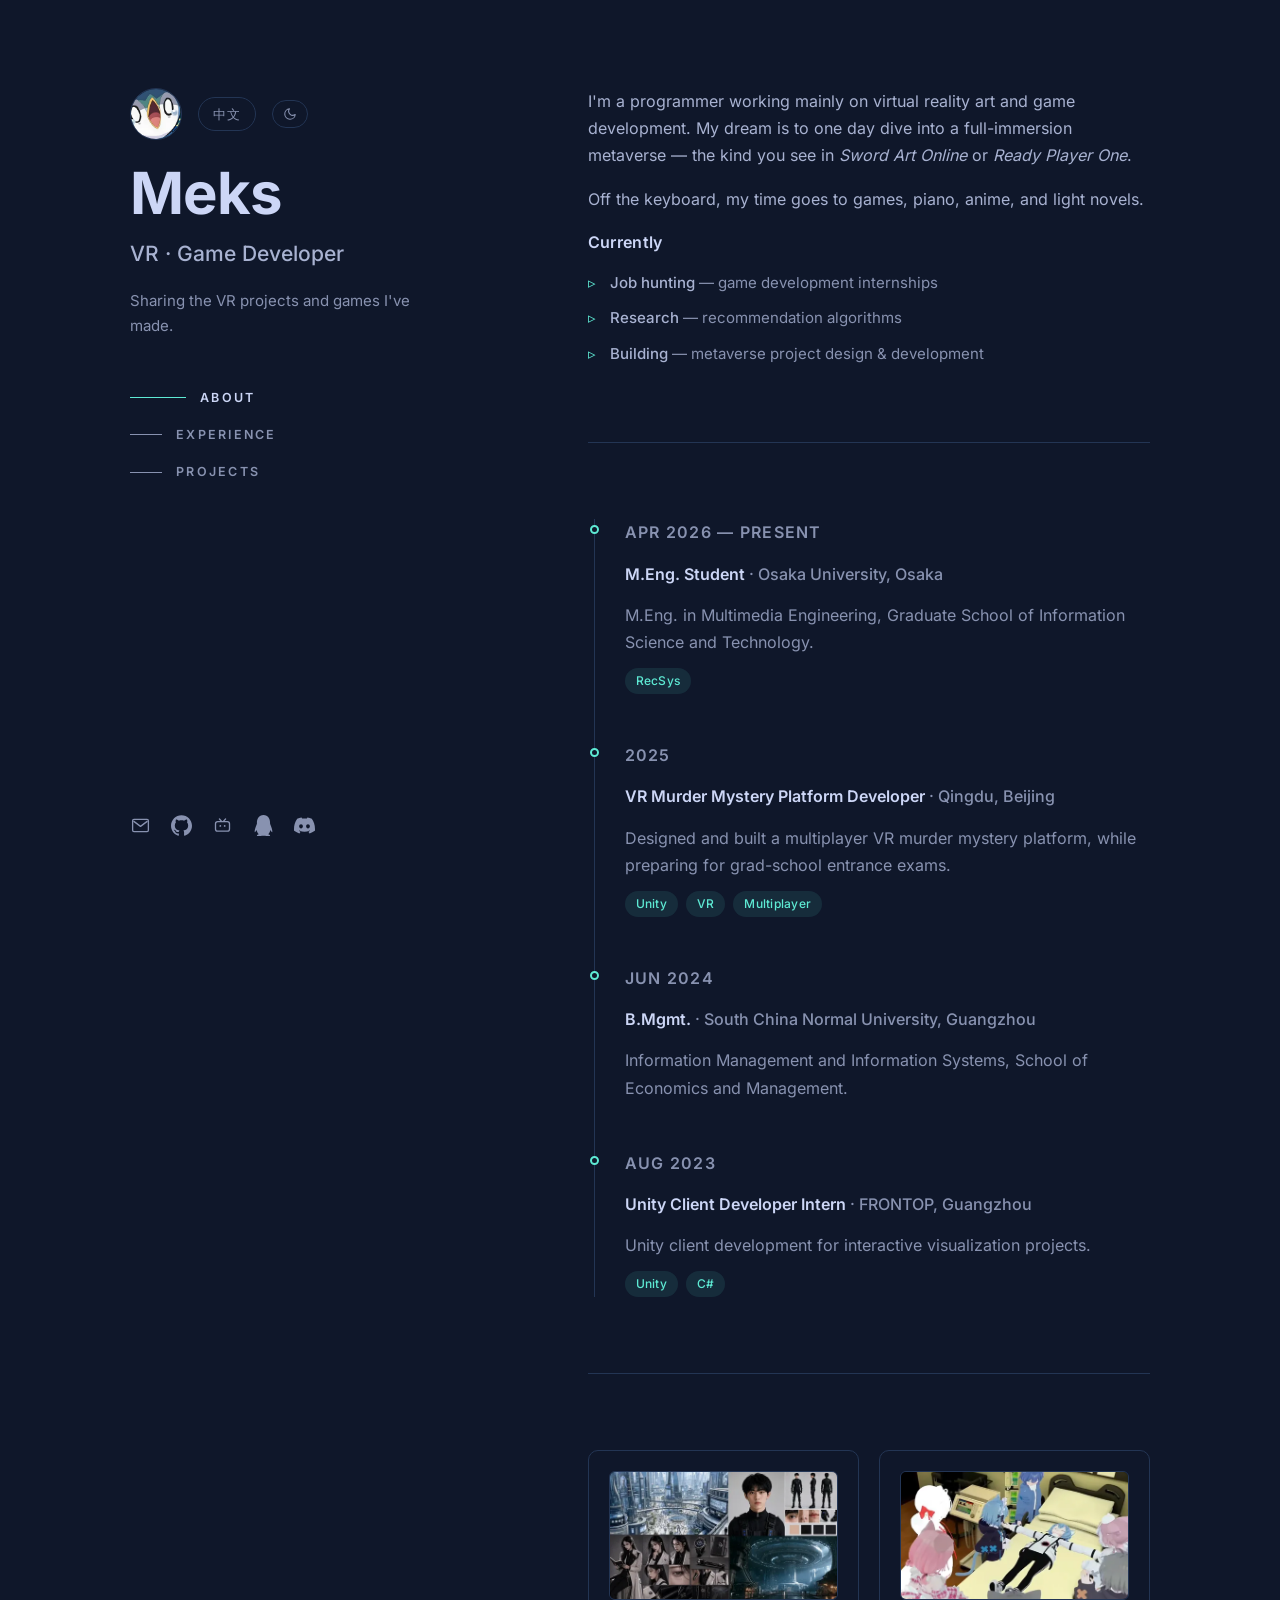
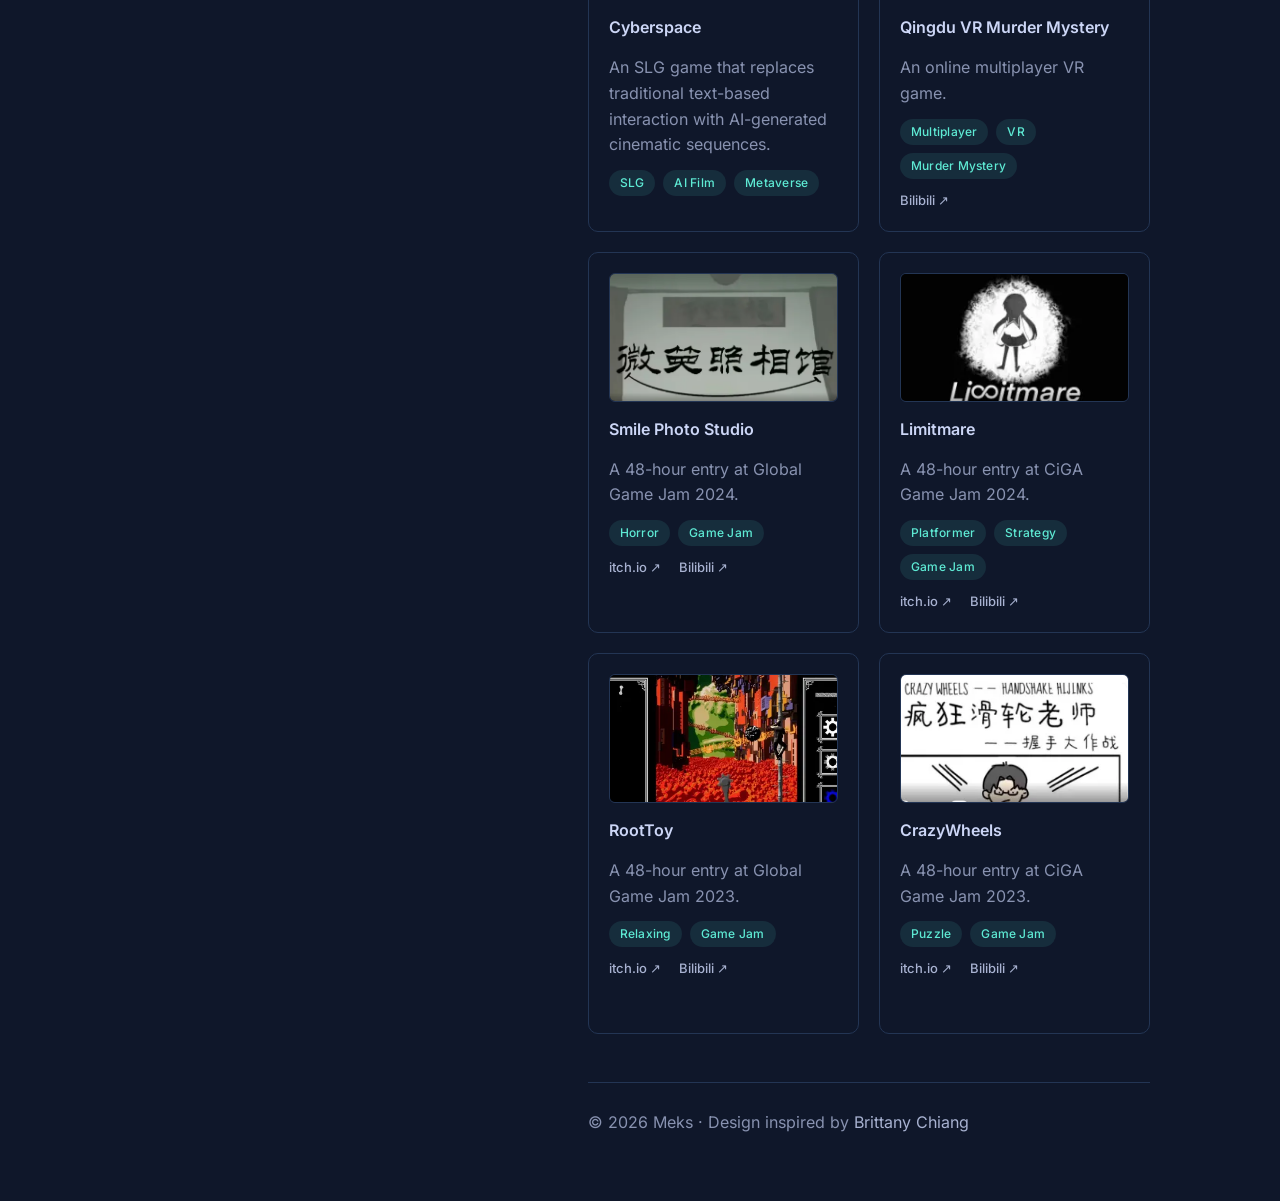
==== commit 08ccacd7: "Polish layout and styles, extend main.js interactions" ====
--- a/index.html
+++ b/index.html
@@ -7,8 +7,9 @@
 <meta name="description" content="Sharing the VR projects and games I've made.">
 <link rel="icon" href="data:image/svg+xml,%3Csvg xmlns='http://www.w3.org/2000/svg' viewBox='0 0 32 32'%3E%3Ccircle cx='16' cy='16' r='9' fill='%235EEAD4'/%3E%3C/svg%3E">
 <link rel="preload" href="fonts/inter/UcC73FwrK3iLTeHuS_nVMrMxCp50SjIa1ZL7.woff2" as="font" type="font/woff2" crossorigin>
+<script>try{var t=localStorage.getItem('theme');if(t)document.documentElement.setAttribute('data-theme',t);}catch(e){}</script>
 <link rel="stylesheet" href="fonts/fonts.css?v=4">
-<link rel="stylesheet" href="css/style.css?v=17">
+<link rel="stylesheet" href="css/style.css?v=20">
 </head>
 <body>
 
@@ -19,6 +20,10 @@
       <div class="side-avatar-row">
         <img class="side-avatar" src="images/piplup-256.webp" alt="Meks's avatar" width="52" height="52">
         <a class="lang-switch" href="index-zh.html" hreflang="zh-CN">中文</a>
+        <button class="theme-toggle" type="button" aria-label="Toggle dark / light theme" title="Toggle theme">
+          <svg class="icon-moon" viewBox="0 0 24 24" fill="none" stroke="currentColor" stroke-width="1.8" stroke-linecap="round" stroke-linejoin="round" aria-hidden="true"><path d="M21 12.79A9 9 0 1 1 11.21 3 7 7 0 0 0 21 12.79z"/></svg>
+          <svg class="icon-sun" viewBox="0 0 24 24" fill="none" stroke="currentColor" stroke-width="1.8" stroke-linecap="round" stroke-linejoin="round" aria-hidden="true"><circle cx="12" cy="12" r="4"/><path d="M12 2v2M12 20v2M4.93 4.93l1.41 1.41M17.66 17.66l1.41 1.41M2 12h2M20 12h2M4.93 19.07l1.41-1.41M17.66 6.34l1.41-1.41"/></svg>
+        </button>
       </div>
       <h1 class="side-name">Meks</h1>
       <p class="side-role">VR · Game Developer</p>
@@ -158,6 +163,6 @@
   </main>
 </div>
 
-<script src="js/main.js?v=11"></script>
+<script src="js/main.js?v=12"></script>
 </body>
 </html>
--- a/css/style.css
+++ b/css/style.css
@@ -5,13 +5,29 @@
 :root {
   --bg: #0F172A;
   --bg-card: #112240;
+  --card-hover: rgba(17, 34, 64, .55);
   --line: #233554;
   --text: #CCD6F6;
   --text-mid: #A8B2D1;
   --text-dim: #8892B0;
   --accent: #5EEAD4;
   --accent-tint: rgba(94, 234, 212, .1);
+  --accent-border: rgba(94, 234, 212, .45);
   --sans: "Inter", "PingFang SC", "Hiragino Sans GB", "Microsoft YaHei", "Noto Sans SC", sans-serif;
+}
+
+/* 浅色（米白）主题 */
+[data-theme="light"] {
+  --bg: #F7F3EA;
+  --bg-card: #FFFFFF;
+  --card-hover: #FFFFFF;
+  --line: #E4DECD;
+  --text: #1F2430;
+  --text-mid: #3E4456;
+  --text-dim: #6B7280;
+  --accent: #0D9488;
+  --accent-tint: rgba(13, 148, 136, .12);
+  --accent-border: rgba(13, 148, 136, .45);
 }
 
 *, *::before, *::after { box-sizing: border-box; margin: 0; padding: 0; }
@@ -124,7 +140,26 @@
   padding: 5px 14px;
   transition: color .25s ease, border-color .25s ease;
 }
-.lang-switch:hover { color: var(--accent); border-color: rgba(94, 234, 212, .45); }
+.lang-switch:hover { color: var(--accent); border-color: var(--accent-border); }
+
+/* 主题切换（深浅色，语言切换旁小按钮） */
+.theme-toggle {
+  font: inherit;
+  color: var(--text-dim);
+  background: none;
+  border: 1px solid var(--line);
+  border-radius: 999px;
+  padding: 6px 10px;
+  cursor: pointer;
+  display: inline-flex;
+  align-items: center;
+  transition: color .25s ease, border-color .25s ease;
+}
+.theme-toggle:hover { color: var(--accent); border-color: var(--accent-border); }
+.theme-toggle svg { width: 14px; height: 14px; display: block; }
+.theme-toggle .icon-sun { display: none; }
+[data-theme="light"] .theme-toggle .icon-sun { display: block; }
+[data-theme="light"] .theme-toggle .icon-moon { display: none; }
 
 /* ---------- 社交图标 ---------- */
 .socials { display: flex; align-items: center; gap: 20px; }
@@ -226,6 +261,8 @@
   color: var(--text-dim);
   white-space: nowrap;
 }
+/* 浅色模式下日期与标题同色，避免灰字在米白底上对比度不足 */
+[data-theme="light"] .xp-date { color: var(--text); }
 .xp-title {
   font-size: 16.5px;
   font-weight: 600;
@@ -267,8 +304,8 @@
   transition: border-color .25s ease, transform .25s ease, background-color .25s ease;
 }
 .proj:hover {
-  border-color: rgba(94, 234, 212, .45);
-  background: rgba(17, 34, 64, .55);
+  border-color: var(--accent-border);
+  background: var(--card-hover);
   transform: translateY(-3px);
 }
 .proj-thumb {
